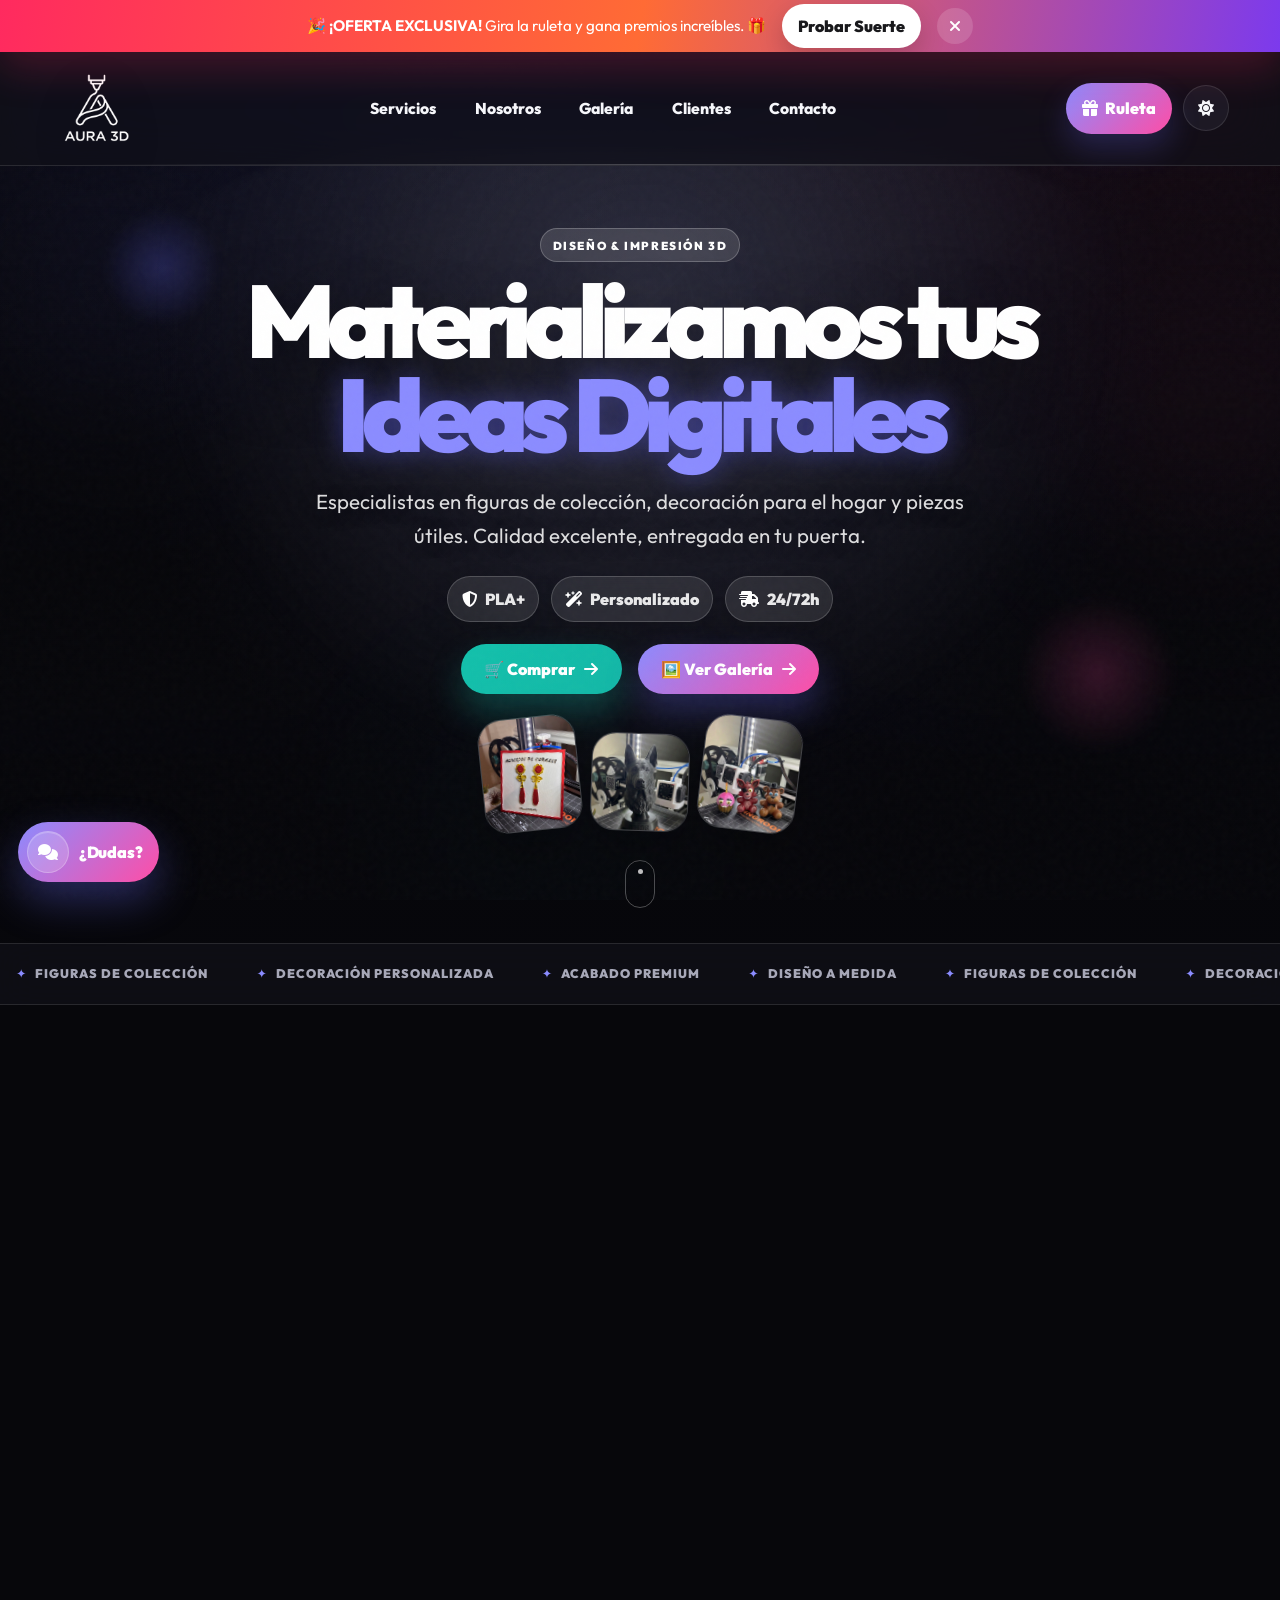
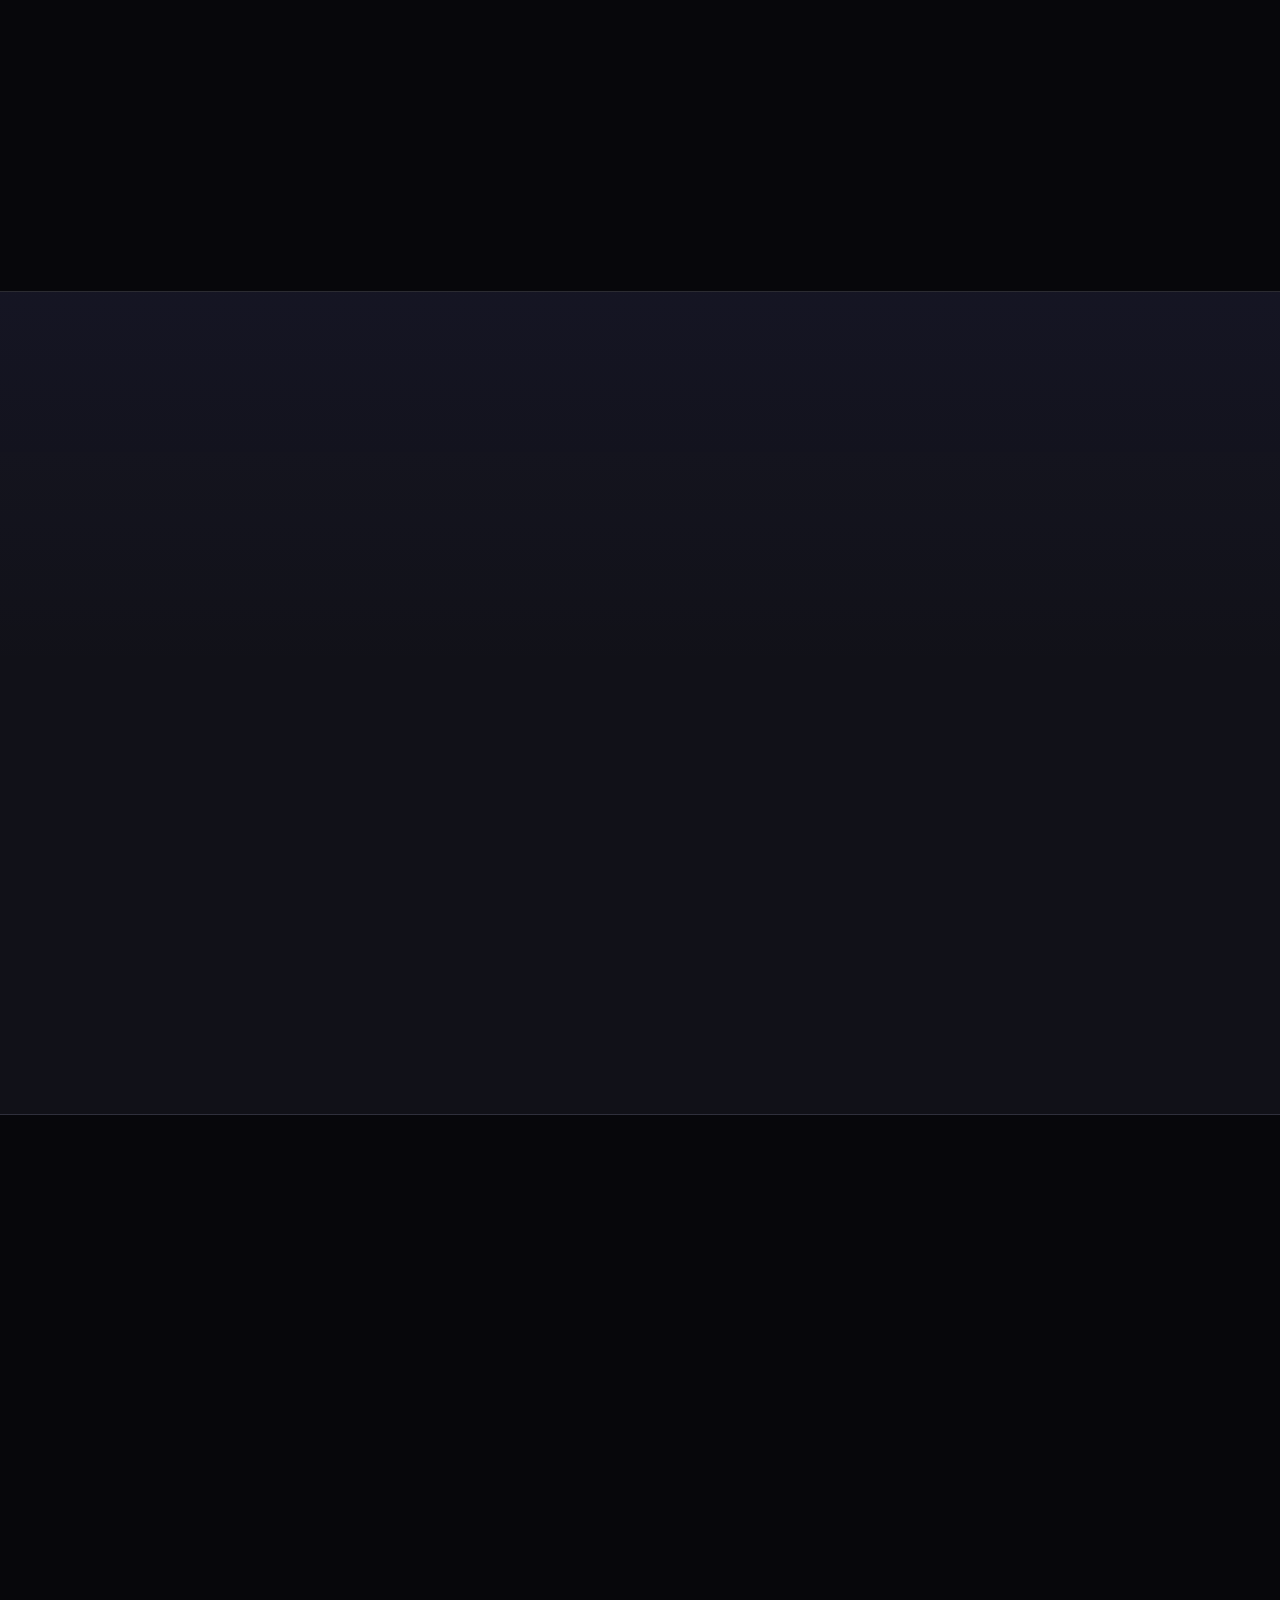
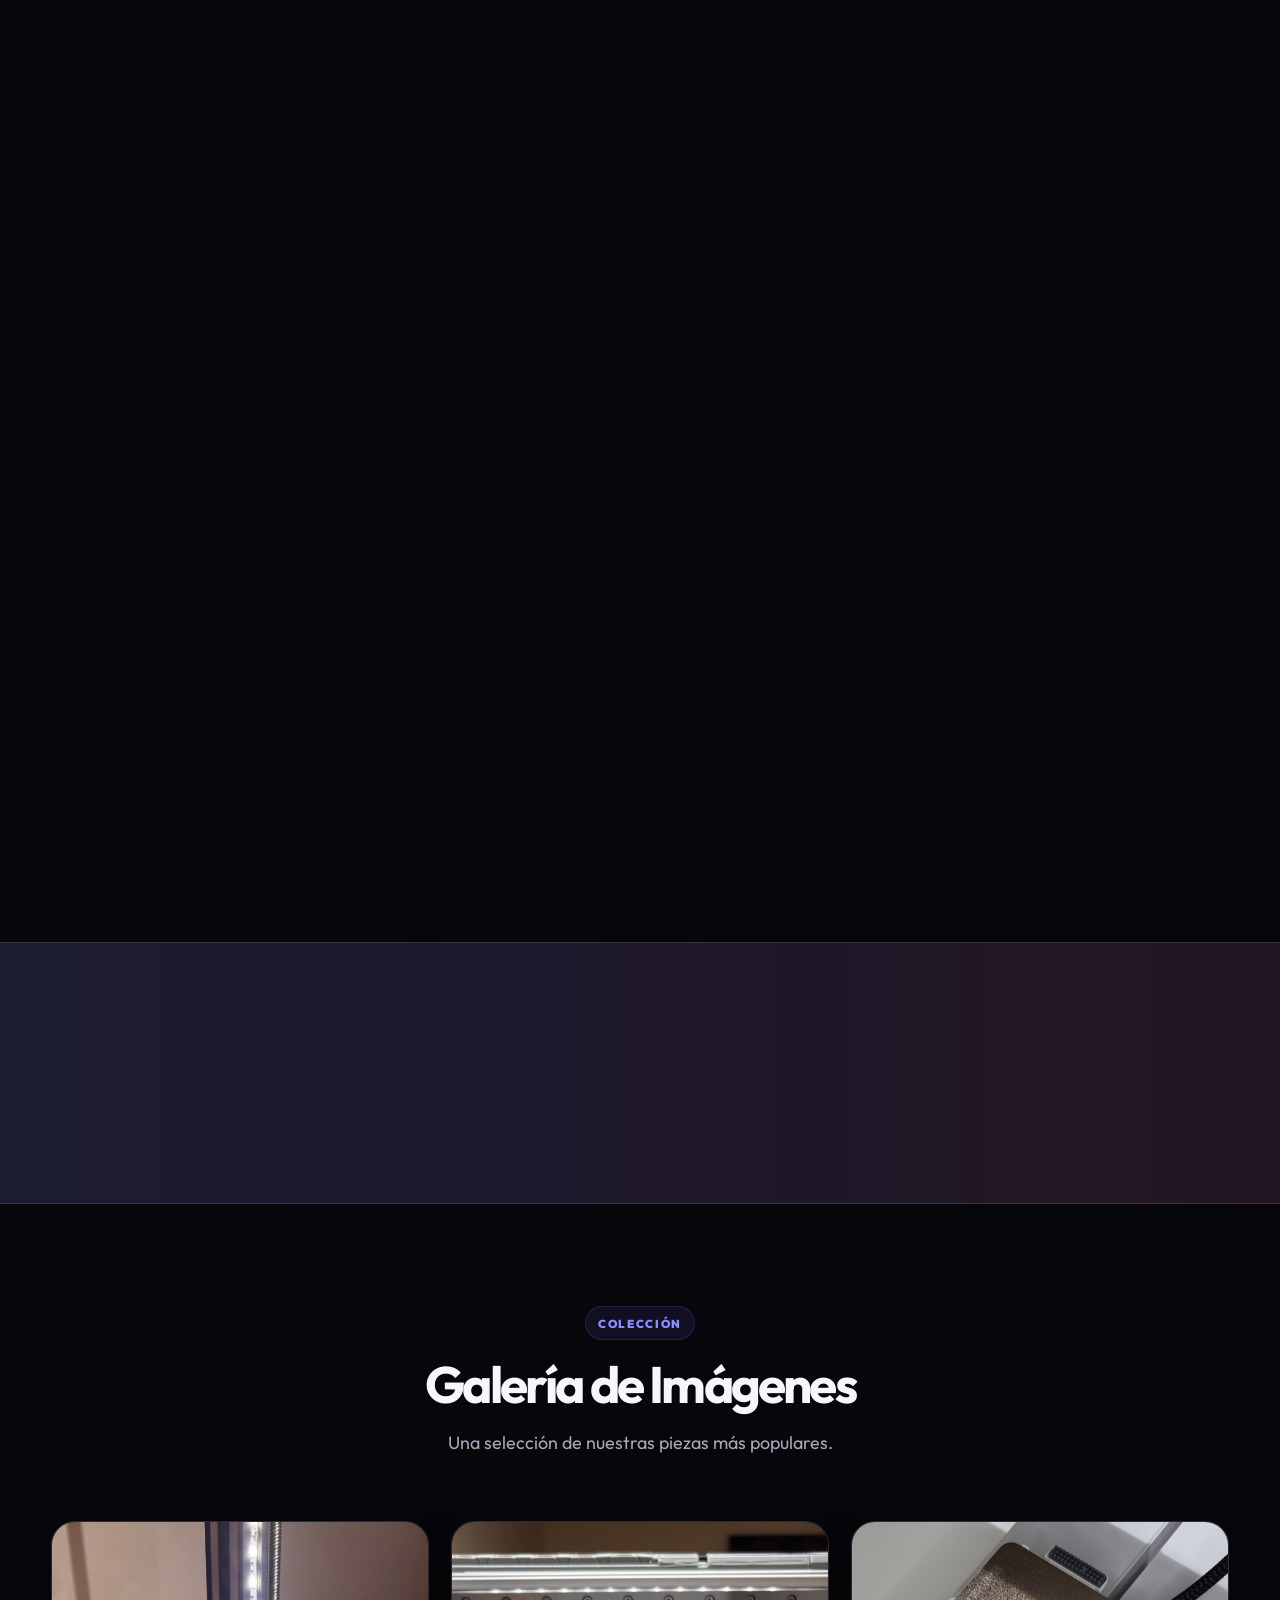
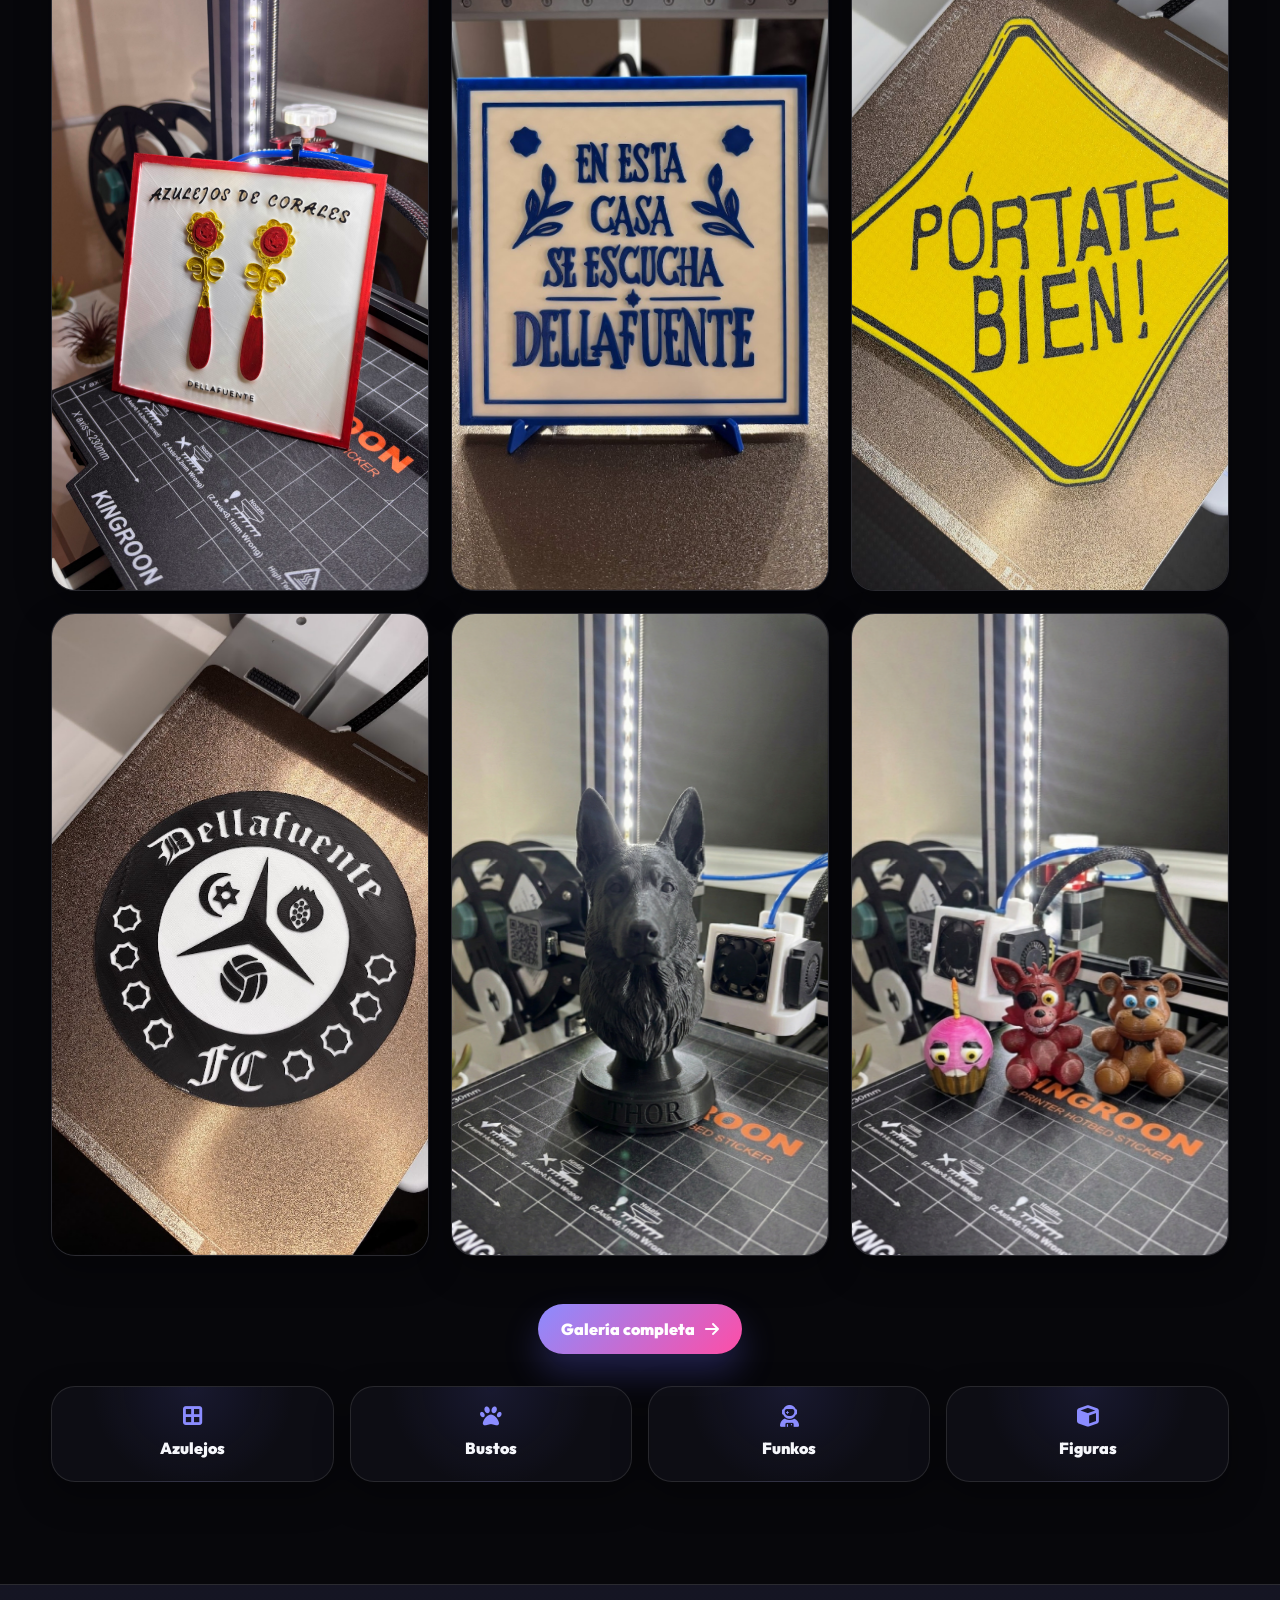
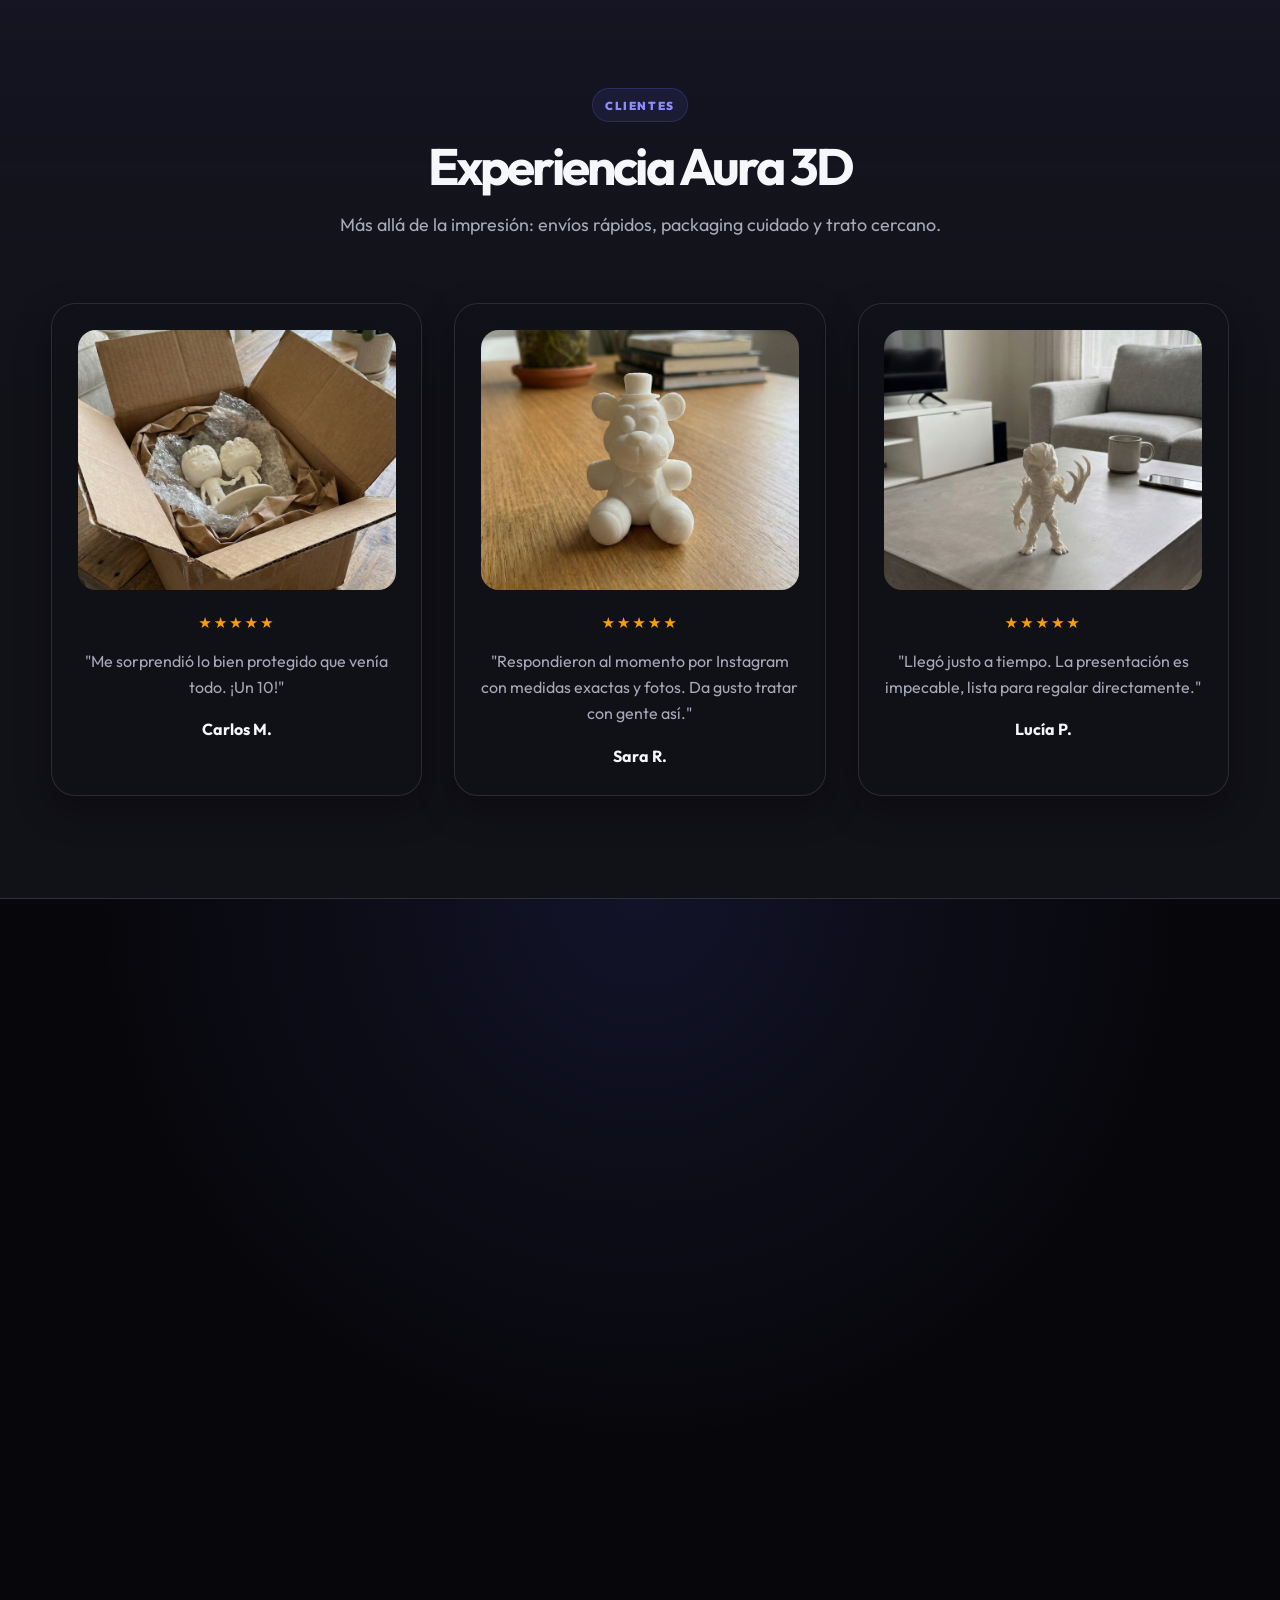
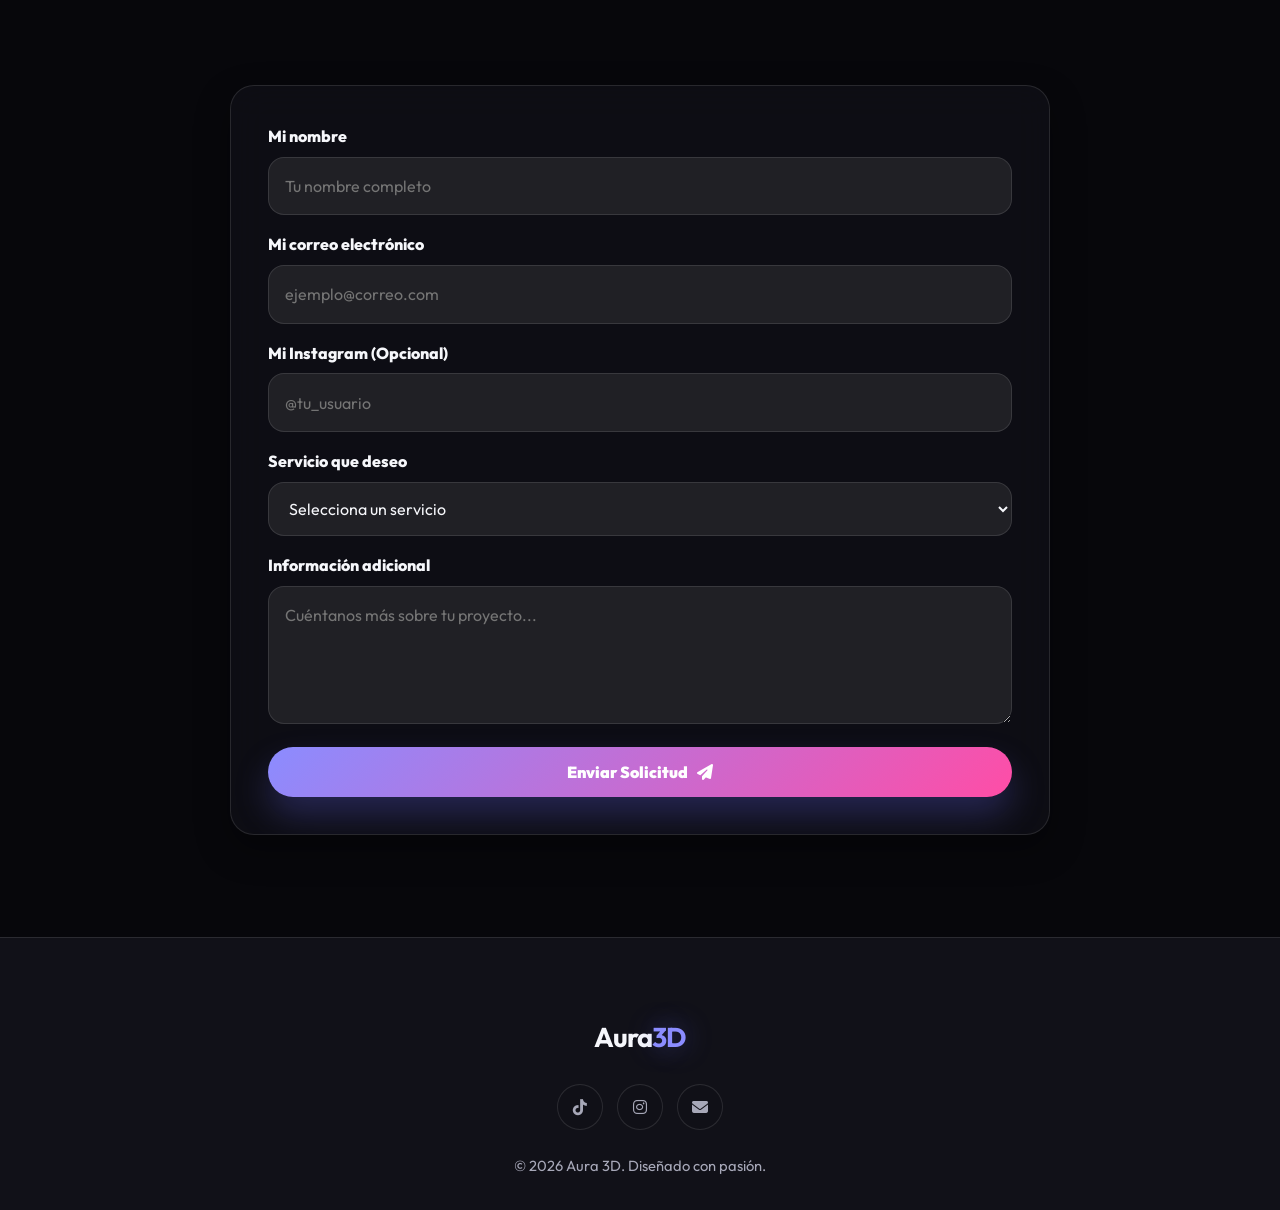
==== index.html @ 80f19173 "feat: sorteo" ====
<!doctype html>
<html lang="es">
  <head>
    <meta charset="UTF-8" />
    <meta name="viewport" content="width=device-width, initial-scale=1.0" />
    <title>Aura 3D ✨ | Estudio de Impresión y Diseño</title>
    <meta
      name="description"
      content="Aura 3D - Estudio de diseño e impresión 3D. Materializamos tus ideas digitales. Figuras personalizadas, decoración y piezas útiles con la mejor calidad."
    />
    <meta name="theme-color" content="#09090b" />
    <link rel="preconnect" href="https://fonts.googleapis.com" />
    <link rel="preconnect" href="https://fonts.gstatic.com" crossorigin />
    <link
      href="https://fonts.googleapis.com/css2?family=Outfit:wght@300;400;600;700;800;900&display=swap"
      rel="stylesheet"
    />
    <link
      rel="stylesheet"
      href="https://cdnjs.cloudflare.com/ajax/libs/font-awesome/6.4.0/css/all.min.css"
    />
    <link rel="stylesheet" href="style.css" />
    <link
      rel="icon"
      type="image/png"
      href="assets/images/iconos/logo_png_blanco.png"
    />
    <script type="module" src="main.js"></script>
  </head>

  <body class="home-page-body">
    <div class="aura-backdrop" aria-hidden="true">
      <span class="aura-orb aura-orb-a"></span>
      <span class="aura-orb aura-orb-b"></span>
      <span class="aura-orb aura-orb-c"></span>
    </div>
    <div class="site-noise" aria-hidden="true"></div>

    <div
      id="promo-banner"
      class="promo-banner"
      role="region"
      aria-label="Promoción ruleta Aura 3D"
    >
      <div class="promo-sheen" aria-hidden="true"></div>
      <div class="container promo-content">
        <span>
          🎉 <strong>¡OFERTA EXCLUSIVA!</strong> Gira la ruleta y gana premios
          increíbles. 🎁
        </span>
        <a href="ruleta.html" class="btn-promo-small">Probar Suerte</a>
        <button
          id="close-banner"
          class="close-promo"
          type="button"
          aria-label="Cerrar promoción"
        >
          <i class="fas fa-times"></i>
        </button>
      </div>
    </div>

    <nav class="navbar" aria-label="Navegación principal">
      <div class="container nav-content">
        <div class="logo">
          <a href="#" aria-label="Aura 3D inicio">
            <img
              src="assets/images/iconos/logo_png_blanco.png"
              alt="Logotipo oficial de Aura 3D estudio de diseño e impresión"
              class="logo-img"
            />
          </a>
        </div>

        <ul class="nav-links" id="nav-links">
          <li><a href="#servicios">Servicios</a></li>
          <li><a href="#nosotros">Nosotros</a></li>
          <li><a href="#galeria">Galería</a></li>
          <li><a href="#experiencia">Clientes</a></li>
          <li><a href="#contacto">Contacto</a></li>
        </ul>

        <div class="nav-actions">
          <a href="ruleta.html" class="nav-cta nav-cta-desktop"
            ><i class="fas fa-gift"></i><span>Ruleta</span></a
          >
          <button
            class="theme-toggle"
            id="theme-toggle"
            type="button"
            aria-label="Cambiar tema"
          >
            <i class="fas fa-moon"></i>
          </button>
          <button
            class="hamburger"
            id="hamburger"
            type="button"
            aria-label="Abrir menú"
          >
            <i class="fas fa-bars"></i>
          </button>
        </div>
      </div>
    </nav>

    <header class="hero">
      <picture class="hero-picture">
        <source
          media="(max-width: 780px)"
          srcset="assets/images/3daura_sergio_carlos_2.png"
        />
        <img
          src="assets/images/3daura_sergio_carlos.png"
          alt="Sergio Valiente y Carlos Parriego"
          class="image-background"
        />
      </picture>
      <div class="hero-overlay" aria-hidden="true"></div>
      <div class="hero-orb hero-orb-one" aria-hidden="true"></div>
      <div class="hero-orb hero-orb-two" aria-hidden="true"></div>

      <div class="container hero-content">
        <span class="tag fade-in">Diseño & Impresión 3D</span>
        <h1 class="fade-in">
          Materializamos tus <br /><span class="highlight"
            >Ideas Digitales</span
          >
        </h1>
        <p class="fade-in">
          Especialistas en figuras de colección, decoración para el hogar y
          piezas útiles. Calidad excelente, entregada en tu puerta.
        </p>
        <div class="hero-badges fade-in" aria-label="Puntos fuertes de Aura 3D">
          <span><i class="fas fa-shield-halved"></i> PLA+</span>
          <span><i class="fas fa-wand-magic-sparkles"></i> Personalizado</span>
          <span><i class="fas fa-truck-fast"></i> 24/72h</span>
        </div>
        <div class="hero-actions fade-in">
          <a
            href="https://www.wallapop.com/user/3da-476018086?_pid=wi&_uid=476018086"
            class="btn-secondary"
            target="_blank"
            rel="noopener noreferrer"
            >🛒 Comprar <i class="fas fa-arrow-right"></i
          ></a>
          <a href="#galeria" class="btn-primary">
            🖼️ Ver Galería <i class="fas fa-arrow-right"></i>
          </a>
        </div>
        <div
          class="hero-product-strip fade-in"
          aria-label="Vista previa de piezas Aura 3D"
        >
          <img
            src="assets/images/azulejos/corales/corales_1.jpg"
            alt="Azulejo Corales"
            loading="lazy"
          />
          <img
            src="assets/images/bustos_mascotas/busto_1.png"
            alt="Busto personalizado de mascota"
            loading="lazy"
          />
          <img
            src="assets/images/fnaf/fnaf_1.png"
            alt="Figura FNAF impresa en 3D"
            loading="lazy"
          />
        </div>
      </div>

      <a class="scroll-cue" href="#servicios" aria-label="Bajar a servicios">
        <span></span>
      </a>
    </header>

    <section class="brand-marquee" aria-label="Especialidades Aura 3D">
      <div class="marquee-track">
        <span>Figuras de colección</span><span>Decoración personalizada</span
        ><span>Acabado premium</span><span>Diseño a medida</span>
        <span>Figuras de colección</span><span>Decoración personalizada</span
        ><span>Acabado premium</span><span>Diseño a medida</span>
      </div>
    </section>

    <section id="servicios" class="section-shell">
      <div class="container">
        <div class="section-header fade-in">
          <span class="tag">Servicios Aura 3D</span>
          <h2>Nuestros Servicios</h2>
          <p>
            No solo vendemos figuras, ofrecemos experiencias completas adaptadas
            a coleccionistas, artistas y todo tipo de cliente.
          </p>
        </div>

        <div class="grid-3">
          <article class="service-card fade-in">
            <div class="service-icon"><i class="fas fa-cube"></i></div>
            <h3>Figura en Bruto (Raw)</h3>
            <p>
              Ideal para artistas y hobbyistas. Recibe la pieza limpia, sin
              soportes y curada, lista para tu imprimación.
            </p>
            <ul class="service-features">
              <li><i class="fas fa-check"></i> Figura totalmente blanca</li>
              <li><i class="fas fa-check"></i> Sin marcas de soportes</li>
              <li><i class="fas fa-check"></i> Precio más económico</li>
            </ul>
          </article>

          <article class="service-card featured-card fade-in">
            <div class="service-icon"><i class="fas fa-paint-brush"></i></div>
            <h3>Acabado Premium</h3>
            <p>
              Si te consideras un cliente mas exigente, esta es tu elección
              final sin ninguna duda. Un servicio en el que obtendrás tu
              elección lijada, limpia, y pintada.
            </p>
            <ul class="service-features">
              <li><i class="fas fa-check"></i> Pintura acrílica</li>
              <li><i class="fas fa-check"></i> Secado lento</li>
              <li><i class="fas fa-check"></i> Listo para exhibir</li>
            </ul>
          </article>

          <article class="service-card fade-in">
            <div class="service-icon"><i class="fas fa-pen-fancy"></i></div>
            <h3>Diseño Personalizado</h3>
            <p>
              ¿No encuentras lo que buscas? No te preocupes, nos adaptamos a ti
              al 100%, elige esta opción si quieres que tu elección sea
              totalmente a tu gusto.
            </p>
            <ul class="service-features">
              <li><i class="fas fa-check"></i> Escalado personalizado</li>
              <li><i class="fas fa-check"></i> Modificación de mallas</li>
              <li><i class="fas fa-check"></i> Presupuesto a medida</li>
            </ul>
          </article>
        </div>
      </div>
    </section>

    <section id="como-comprar" class="section-shell section-muted">
      <div class="container">
        <div class="section-header fade-in">
          <span class="tag">Guía Rápida</span>
          <h2>¿Cómo conseguir tu pieza?</h2>
          <p>
            Tres caminos sencillos para materializar tus ideas, desde figuras de
            catálogo hasta diseños únicos.
          </p>
        </div>

        <div class="grid-3 process-grid">
          <article class="service-card process-card fade-in">
            <div class="service-icon">1</div>
            <h3>Elige tu favorita</h3>
            <p>
              Explora nuestra <strong>Colección</strong>. Si buscas una figura
              lista para enviar, haz clic en el botón de compra.
            </p>
            <ul class="service-features">
              <li>
                <i class="fas fa-shopping-bag"></i> Compra segura vía
                Wallapop/Vinted
              </li>
              <li><i class="fas fa-truck"></i> Envío protegido en 24/72h</li>
            </ul>
          </article>

          <article class="service-card process-card fade-in">
            <div class="service-icon">2</div>
            <h3>Pide un presupuesto</h3>
            <p>
              ¿Quieres algo a medida o pintado a mano? Rellena el
              <strong>Formulario de Contacto</strong> con tu idea.
            </p>
            <ul class="service-features">
              <li><i class="fas fa-envelope"></i> Respuesta en menos de 24h</li>
              <li>
                <i class="fas fa-file-invoice-dollar"></i> Presupuesto sin
                compromiso
              </li>
            </ul>
          </article>

          <article class="service-card process-card fade-in">
            <div class="service-icon">3</div>
            <h3>Descarga el STL</h3>
            <p>
              Si eres un maker y tienes tu propia impresora, puedes adquirir
              nuestros archivos digitales directamente.
            </p>
            <ul class="service-features">
              <li><i class="fas fa-download"></i> Enlace directo a Cults3D</li>
              <li><i class="fas fa-print"></i> Optimizado para impresión</li>
            </ul>
          </article>
        </div>
      </div>
    </section>

    <section id="tarifas" class="section-shell">
      <div class="container">
        <div class="section-header fade-in">
          <span class="tag">Orientativo</span>
          <h2 class="h2_header">Tarifas Estimadas</h2>
          <p>
            Precios base orientativos para tus proyectos. Contacta para un
            presupuesto final exacto.
          </p>
        </div>
        <div class="grid-3 price-grid">
          <article class="price-card fade-in">
            <div class="price-header">
              <span>Desde</span>
              <div class="amount">15€</div>
            </div>
            <div class="price-body">
              <h3>Básico / Raw</h3>
              <p>
                Impresión limpia y curada, lista para que tú le des vida con tus
                pinceles.
              </p>
            </div>
          </article>
          <article class="price-card highlight-card fade-in">
            <div class="price-header">
              <span>Desde</span>
              <div class="amount">25€</div>
            </div>
            <div class="price-body">
              <h3>Premium Gold</h3>
              <p>
                Post-procesado manual y acabado artístico profesional. Lista
                para vitrina.
              </p>
            </div>
          </article>
          <article class="price-card fade-in">
            <div class="price-header">
              <span>Desde</span>
              <div class="amount">Consultar</div>
            </div>
            <div class="price-body">
              <h3>Modelado</h3>
              <p>
                Diseño desde cero o modificaciones complejas de archivos
                existentes.
              </p>
            </div>
          </article>
        </div>
      </div>
    </section>

    <section id="nosotros" class="section-shell">
      <div class="container">
        <div class="about-grid fade-in">
          <div class="about-image image-frame">
            <img
              src="assets/images/equipo.png"
              alt="Equipo fundadores de Aura 3D"
            />
          </div>
          <div class="sobre-nosotros">
            <div class="section-header align-left">
              <span class="tag">Sobre nosotros</span>
              <h2>
                ¿Quiénes somos y cómo nace
                <span class="highlight">Aura 3D</span>?
              </h2>
            </div>
            <p>
              ✨ <strong>Aura 3D</strong> nace entre risas, ideas locas y bromas
              entre colegas. Todo surgió de infinitos
              <em>"¿Y si hacemos esto?"</em> y <em>"¿Y esto otro?"</em>. Pues
              bien, esos colegas somos nosotros:
              <strong>Sergio Valiente</strong> y
              <strong>Carlos Parriego</strong>. 🤝
            </p>
            <p>
              🚀 Lo que empezó como una charla más, se convirtió en el impulso
              para ponernos manos a la obra. <strong>Sergio</strong> ya llevaba
              años dándole caña a su impresora 3D 🖨️, y <strong>Carlos</strong>,
              atrapado por las historias y el potencial de este mundillo,
              decidió sumarse a la aventura con su propia máquina 🛠️.
            </p>
            <div class="call-to-action">
              <p>
                Pero...
                <strong>¿En qué punto nos encontramos ahora mismo?</strong> 🤔
                ¿Te pica la curiosidad? ¡Mejor compruébalo con tus propios ojos!
                👀 👇
              </p>
            </div>
          </div>
        </div>
      </div>
    </section>

    <section id="specs" class="tech-specs">
      <div class="container">
        <div class="spec-grid fade-in">
          <div class="spec-item">
            <h4>8K</h4>
            <p>Resolución de Impresión</p>
          </div>
          <div class="spec-item">
            <h4>PLA+</h4>
            <p>PLA de Alta Resistencia</p>
          </div>
          <div class="spec-item">
            <h4>0.02mm</h4>
            <p>Altura de Capa</p>
          </div>
          <div class="spec-item">
            <h4>100%</h4>
            <p>Relleno Sólido (Opcional)</p>
          </div>
        </div>
      </div>
    </section>

    <section id="galeria" class="section-shell">
      <div class="container">
        <div class="section-header fade-in">
          <span class="tag">Colección</span>
          <h2>Galería de Imágenes</h2>
          <p>Una selección de nuestras piezas más populares.</p>
        </div>
        <div class="home-gallery grid">
          <figure class="gallery-card fade-in">
            <img
              src="assets/images/azulejos/corales/corales_1.jpg"
              alt="Azulejo personalizado Corales"
              title=""
              loading="lazy"
            />
            <figcaption>
              <span>Vista rápida</span
              ><strong>Azulejo personalizado Corales</strong>
            </figcaption>
          </figure>
          <figure class="gallery-card fade-in">
            <img
              src="assets/images/bustos_mascotas/busto_1.png"
              alt="Busto personalizado de mascota"
              title=""
              loading="lazy"
            />
            <figcaption>
              <span>Vista rápida</span
              ><strong>Busto personalizado de mascota</strong>
            </figcaption>
          </figure>
          <figure class="gallery-card fade-in">
            <img
              src="assets/images/fnaf/fnaf_1.png"
              alt="Figura FNAF impresa en 3D"
              title=""
              loading="lazy"
            />
            <figcaption>
              <span>Vista rápida</span
              ><strong>Figura FNAF impresa en 3D</strong>
            </figcaption>
          </figure>
          <figure class="gallery-card fade-in">
            <img
              src="assets/images/azulejos/casa_dellafuente.jpg"
              alt="Azulejo Casa Dellafuente"
              title=""
              loading="lazy"
            />
            <figcaption>
              <span>Vista rápida</span><strong>Azulejo Casa Dellafuente</strong>
            </figcaption>
          </figure>
          <figure class="gallery-card fade-in">
            <img
              src="assets/images/azulejos/portate_bien.jpg"
              alt="Azulejo Pórtate bien"
              title=""
              loading="lazy"
            />
            <figcaption>
              <span>Vista rápida</span><strong>Azulejo Pórtate bien</strong>
            </figcaption>
          </figure>
          <figure class="gallery-card fade-in">
            <img
              src="assets/images/azulejos/dellafuente_logo.jpg"
              alt="Azulejo logo Dellafuente"
              title=""
              loading="lazy"
            />
            <figcaption>
              <span>Vista rápida</span><strong>Azulejo logo Dellafuente</strong>
            </figcaption>
          </figure>
        </div>
      </div>
      <div class="fade-in section-footer">
        <a href="galeria.html" class="btn-catalogo">
          Galería completa <i class="fas fa-arrow-right"></i>
        </a>
      </div>
      <div
        class="container category-showcase fade-in"
        aria-label="Accesos rápidos al catálogo"
      >
        <a href="galeria.html#azulejos" class="category-tile"
          ><i class="fas fa-border-all"></i><span>Azulejos</span></a
        >
        <a href="galeria.html#bustos" class="category-tile"
          ><i class="fas fa-paw"></i><span>Bustos</span></a
        >
        <a href="galeria.html#funkos" class="category-tile"
          ><i class="fas fa-user-astronaut"></i><span>Funkos</span></a
        >
        <a href="galeria.html#decoracion" class="category-tile"
          ><i class="fas fa-couch"></i><span>Decoración</span></a
        >
      </div>
    </section>

    <section id="experiencia" class="section-shell section-muted">
      <div class="container">
        <div class="section-header fade-in">
          <span class="tag">Clientes</span>
          <h2>Experiencia Aura 3D</h2>
          <p>
            Más allá de la impresión: envíos rápidos, packaging cuidado y trato
            cercano.
          </p>
        </div>
        <div class="grid-3">
          <article class="review-card square-style fade-in">
            <div class="review-image-square">
              <div class="placeholder-img">
                <img src="assets/images/reseñas/reseña_2.png" alt="Caja" />
              </div>
            </div>
            <div class="stars">★★★★★</div>
            <p>"Me sorprendió lo bien protegido que venía todo. ¡Un 10!"</p>
            <h4>Carlos M.</h4>
          </article>
          <article class="review-card square-style fade-in">
            <div class="review-image-square">
              <div class="placeholder-img">
                <img src="assets/images/reseñas/reseña_1.png" alt="Oso" />
              </div>
            </div>
            <div class="stars">★★★★★</div>
            <p>
              "Respondieron al momento por Instagram con medidas exactas y
              fotos. Da gusto tratar con gente así."
            </p>
            <h4>Sara R.</h4>
          </article>
          <article class="review-card square-style fade-in">
            <div class="review-image-square">
              <div class="placeholder-img">
                <img src="assets/images/reseñas/reseña_3.png" alt="Vecna" />
              </div>
            </div>
            <div class="stars">★★★★★</div>
            <p>
              "Llegó justo a tiempo. La presentación es impecable, lista para
              regalar directamente."
            </p>
            <h4>Lucía P.</h4>
          </article>
        </div>
      </div>
    </section>

    <section id="contacto" class="section-shell contact-section">
      <div class="container narrow">
        <div class="section-header fade-in">
          <span class="tag">Contacto</span>
          <h2>Presupuesto Personalizado</h2>
          <p>Cuéntanos tu idea y nos pondremos en contacto contigo.</p>
        </div>
        <div class="contact-links-block fade-in">
          <div class="contact-links-heading">
            <span class="tag">Redes & Marketplaces</span>
            <h3>O encuéntranos directamente en:</h3>
            <p>
              Elige tu canal favorito para seguir nuestras novedades, comprar en
              nuestras plataformas o escribirnos directamente.
            </p>
          </div>

          <div
            class="contact-links-grid"
            aria-label="Enlaces directos de Aura 3D"
          >
            <a
              class="social-link-card tiktok"
              href="https://www.tiktok.com/@3daura"
              target="_blank"
              rel="noopener noreferrer"
              aria-label="Abrir TikTok de Aura 3D"
            >
              <span class="social-link-icon"
                ><i class="fab fa-tiktok"></i
              ></span>
              <span class="social-link-copy">
                <strong>TikTok</strong>
                <small>@3daura</small>
              </span>
              <span class="social-link-arrow"
                ><i class="fas fa-arrow-up-right-from-square"></i
              ></span>
            </a>

            <a
              class="social-link-card instagram"
              href="https://www.instagram.com/3daura_/"
              target="_blank"
              rel="noopener noreferrer"
              aria-label="Abrir Instagram de Aura 3D"
            >
              <span class="social-link-icon"
                ><i class="fab fa-instagram"></i
              ></span>
              <span class="social-link-copy">
                <strong>Instagram</strong>
                <small>@3daura_</small>
              </span>
              <span class="social-link-arrow"
                ><i class="fas fa-arrow-up-right-from-square"></i
              ></span>
            </a>

            <a
              class="social-link-card wallapop"
              href="https://www.wallapop.com/user/3da-476018086?_pid=wi&_uid=476018086"
              target="_blank"
              rel="noopener noreferrer"
              aria-label="Abrir perfil de Wallapop de Aura 3D"
            >
              <span class="social-link-icon"
                ><span class="platform-mark platform-mark-wallapop"
                  >w</span
                ></span
              >
              <span class="social-link-copy">
                <strong>Wallapop</strong>
                <small>Tienda Aura 3D</small>
              </span>
              <span class="social-link-arrow"
                ><i class="fas fa-arrow-up-right-from-square"></i
              ></span>
            </a>

            <a
              class="social-link-card linkedin"
              href="https://www.linkedin.com/company/3d-aura/"
              target="_blank"
              rel="noopener noreferrer"
              aria-label="Abrir LinkedIn de Aura 3D"
            >
              <span class="social-link-icon"
                ><i class="fab fa-linkedin-in"></i
              ></span>
              <span class="social-link-copy">
                <strong>LinkedIn</strong>
                <small>3D Aura</small>
              </span>
              <span class="social-link-arrow"
                ><i class="fas fa-arrow-up-right-from-square"></i
              ></span>
            </a>

            <a
              class="social-link-card cults"
              href="https://cults3d.com/en/users/aura3d/3d-models"
              target="_blank"
              rel="noopener noreferrer"
              aria-label="Abrir Cults3D de Aura 3D"
            >
              <span class="social-link-icon"><i class="fas fa-cube"></i></span>
              <span class="social-link-copy">
                <strong>Cults3D</strong>
                <small>Aura3D_Studio</small>
              </span>
              <span class="social-link-arrow"
                ><i class="fas fa-arrow-up-right-from-square"></i
              ></span>
            </a>

            <a
              class="social-link-card email"
              href="mailto:3daurainfo@gmail.com"
              aria-label="Enviar email a Aura 3D"
            >
              <span class="social-link-icon"
                ><i class="fas fa-envelope"></i
              ></span>
              <span class="social-link-copy">
                <strong>Email</strong>
                <small>3daurainfo@gmail.com</small>
              </span>
              <span class="social-link-arrow"
                ><i class="fas fa-paper-plane"></i
              ></span>
            </a>
          </div>
        </div>

        <form
          id="contact-form"
          name="contacto_Aura3D"
          method="POST"
          class="fade-in contact-card"
          data-netlify="true"
          netlify-honeypot="bot-field"
          netlify
        >
          <input type="hidden" name="form-name" value="contacto_Aura3D" />
          <p class="hidden" style="display: none">
            <label
              >Don’t fill this out if you're human: <input name="bot-field"
            /></label>
          </p>
          <div class="input-group">
            <label for="nombre">Mi nombre</label>
            <input
              type="text"
              id="nombre"
              name="nombre"
              required
              placeholder="Tu nombre completo"
            />
          </div>
          <div class="input-group">
            <label for="email">Mi correo electrónico</label>
            <input
              type="email"
              id="email"
              name="email"
              required
              placeholder="ejemplo@correo.com"
            />
          </div>
          <div class="input-group">
            <label for="instagram">Mi Instagram (Opcional)</label>
            <input
              type="text"
              id="instagram"
              name="instagram"
              placeholder="@tu_usuario"
            />
          </div>
          <div class="input-group">
            <label for="servicio">Servicio que deseo</label>
            <select id="servicio" name="servicio" required>
              <option value="" disabled selected>Selecciona un servicio</option>
              <option value="Figura en Bruto">Figura en Bruto (Raw)</option>
              <option value="Acabado Premium">Acabado Premium</option>
              <option value="Diseño Personalizado">Diseño Personalizado</option>
            </select>
          </div>
          <div class="input-group">
            <label for="adicional">Información adicional</label>
            <textarea
              id="adicional"
              name="adicional"
              rows="4"
              required
              placeholder="Cuéntanos más sobre tu proyecto..."
            ></textarea>
          </div>
          <button type="submit" class="btn-primary btn-full">
            Enviar Solicitud <i class="fas fa-paper-plane"></i>
          </button>
        </form>
      </div>
    </section>
    <footer>
      <div class="container">
        <h3>Aura<span class="highlight">3D</span></h3>
        <div class="socials">
          <a
            href="https://www.tiktok.com/@3daura"
            target="_blank"
            rel="noopener noreferrer"
            aria-label="TikTok Aura 3D"
            title="TikTok"
            ><i class="fab fa-tiktok"></i
          ></a>
          <a
            href="https://www.instagram.com/3daura_/"
            target="_blank"
            rel="noopener noreferrer"
            aria-label="Instagram Aura 3D"
            title="Instagram"
            ><i class="fab fa-instagram"></i
          ></a>
          <a
            href="mailto:3daurainfo@gmail.com"
            aria-label="Email Aura 3D"
            title="Email"
            ><i class="fas fa-envelope"></i
          ></a>
        </div>
        <p class="footer-text">&copy; 2026 Aura 3D. Diseñado con pasión.</p>
      </div>
    </footer>

    <button
      id="scrollTopBtn"
      title="Volver arriba"
      type="button"
      aria-label="Volver arriba"
    >
      <i class="fas fa-arrow-up"></i>
    </button>

    <div
      id="form-success-toast"
      class="toast-notification"
      role="status"
      aria-live="polite"
    >
      <div class="toast-content">
        <i class="fas fa-check-circle"></i>
        <div>
          <h4>¡Recibido con éxito!</h4>
          <p>Sergio o Carlos te contactarán pronto.</p>
        </div>
      </div>
    </div>

    <div id="promo-popup" class="modal-overlay" aria-hidden="true">
      <div
        class="modal-content promo-modal"
        role="dialog"
        aria-modal="true"
        aria-labelledby="promo-title"
      >
        <button
          id="close-popup"
          class="modal-close"
          type="button"
          aria-label="Cerrar popup"
        >
          <i class="fas fa-times"></i>
        </button>
        <div class="modal-body">
          <div class="modal-badge"><i class="fas fa-gift"></i></div>
          <h2 id="promo-title">
            ¡Llegó la <span class="highlight">Ruleta!</span>
          </h2>
          <p>
            No dejes pasar la oportunidad de llevarte un premio exclusivo o un
            descuento increíble para tu próxima pedido.
          </p>
          <a href="ruleta.html" class="btn-primary btn-full"
            >¡Tirar la Ruleta!</a
          >
          <button id="remind-later" class="btn-ghost" type="button">
            Recordármelo más tarde
          </button>
        </div>
      </div>
    </div>
  </body>
</html>
---- style.css ----
:root {
  color-scheme: light;
  --bg-color: #f7f7fb;
  --bg-secondary: #ffffff;
  --bg-soft: #f0f2ff;
  --surface: rgba(255, 255, 255, 0.82);
  --surface-strong: rgba(255, 255, 255, 0.96);
  --text-main: #13131a;
  --text-secondary: #626272;
  --border-color: rgba(25, 25, 35, 0.1);
  --accent: #6366f1;
  --accent-2: #ec4899;
  --accent-3: #06b6d4;
  --accent-hover: #4f46e5;
  --wallapop: #13c1ac;
  --vinted: #007782;
  --cults: #8224e3;
  --promo-grad: linear-gradient(100deg, #ff2a5f 0%, #ff6b35 50%, #7c3aed 100%);
  --shadow-sm: 0 12px 30px rgba(15, 23, 42, 0.08);
  --shadow-lg: 0 28px 70px rgba(15, 23, 42, 0.18);
  --shadow-glow:
    0 0 0 1px rgba(99, 102, 241, 0.14), 0 24px 60px rgba(99, 102, 241, 0.22);
  --radius: 24px;
  --radius-lg: 34px;
  --container: 1200px;
  --transition: all 0.28s cubic-bezier(0.2, 0.8, 0.2, 1);
}

[data-theme="dark"] {
  color-scheme: dark;
  --bg-color: #07070b;
  --bg-secondary: #111118;
  --bg-soft: #151529;
  --surface: rgba(17, 17, 24, 0.72);
  --surface-strong: rgba(17, 17, 24, 0.94);
  --text-main: #f6f7fb;
  --text-secondary: #a7a8b8;
  --border-color: rgba(255, 255, 255, 0.11);
  --accent: #8b8cff;
  --accent-2: #ff4da6;
  --accent-3: #22d3ee;
  --accent-hover: #7374ff;
  --shadow-sm: 0 14px 34px rgba(0, 0, 0, 0.34);
  --shadow-lg: 0 35px 90px rgba(0, 0, 0, 0.48);
  --shadow-glow:
    0 0 0 1px rgba(139, 140, 255, 0.16), 0 28px 70px rgba(99, 102, 241, 0.3);
}

* {
  margin: 0;
  padding: 0;
  box-sizing: border-box;
}

html {
  scroll-behavior: smooth;
  scroll-padding-top: 110px;
}

body {
  font-family:
    "Outfit",
    system-ui,
    -apple-system,
    BlinkMacSystemFont,
    "Segoe UI",
    sans-serif;
  background:
    radial-gradient(
      circle at 14% -12%,
      rgba(99, 102, 241, 0.16),
      transparent 34rem
    ),
    radial-gradient(
      circle at 90% 8%,
      rgba(236, 72, 153, 0.12),
      transparent 30rem
    ),
    var(--bg-color);
  color: var(--text-main);
  min-height: 100vh;
  overflow-x: hidden;
  line-height: 1.65;
  transition:
    background-color 0.35s ease,
    color 0.35s ease;
}

img {
  max-width: 100%;
  display: block;
}

button,
input,
textarea,
select {
  font: inherit;
}

button {
  border: 0;
}

button,
a {
  -webkit-tap-highlight-color: transparent;
}

::selection {
  background: rgba(99, 102, 241, 0.25);
}

.container {
  width: min(92%, var(--container));
  margin: 0 auto;
}

.narrow {
  max-width: 820px;
}

.highlight {
  color: var(--accent);
  text-shadow: 0 0 28px rgba(99, 102, 241, 0.45);
}

.section-shell {
  position: relative;
  padding: clamp(4rem, 8vw, 7.5rem) 0;
}

.section-muted {
  background:
    linear-gradient(180deg, rgba(99, 102, 241, 0.05), transparent 46%),
    var(--bg-secondary);
  border-block: 1px solid var(--border-color);
}

.section-header {
  max-width: 720px;
  margin: 0 auto clamp(2.5rem, 5vw, 4.4rem);
  text-align: center;
}

.section-header.align-left {
  margin: 0 0 1.5rem;
  text-align: left;
}

.section-header h2,
.catalog-section-title h2 {
  font-size: clamp(2rem, 4vw, 3.35rem);
  line-height: 1.05;
  letter-spacing: -0.055em;
  margin: 0.4rem 0 1rem;
}

.section-header p,
.catalog-hero p,
.catalog-empty p {
  color: var(--text-secondary);
  font-size: clamp(1rem, 2vw, 1.12rem);
}

.tag {
  display: inline-flex;
  align-items: center;
  gap: 0.45rem;
  width: fit-content;
  margin-bottom: 0.7rem;
  padding: 0.42rem 0.75rem;
  border: 1px solid rgba(99, 102, 241, 0.22);
  border-radius: 999px;
  background: rgba(99, 102, 241, 0.1);
  color: var(--accent);
  font-size: 0.72rem;
  font-weight: 900;
  letter-spacing: 0.14em;
  text-transform: uppercase;
}

.section-header .tag,
.catalog-section-title .tag {
  margin-inline: auto;
}

.section-header.align-left .tag {
  margin-inline: 0;
}

/* Promo */
.promo-banner {
  position: fixed;
  inset: 0 0 auto;
  display: none;
  min-height: 52px;
  background: var(--promo-grad);
  color: #fff;
  z-index: 1200;
  overflow: hidden;
  box-shadow: 0 16px 40px rgba(255, 42, 95, 0.22);
  transition: transform 0.35s ease;
}

.promo-sheen {
  position: absolute;
  inset: 0;
  background: linear-gradient(
    110deg,
    transparent 0%,
    rgba(255, 255, 255, 0.24) 45%,
    transparent 62%
  );
  transform: translateX(-100%);
  animation: promoSheen 4.2s ease-in-out infinite;
  pointer-events: none;
}

.promo-content {
  position: relative;
  display: flex;
  align-items: center;
  justify-content: center;
  gap: 1rem;
  min-height: 52px;
  text-align: center;
}

.promo-content span {
  font-size: 0.95rem;
}

.btn-promo-small {
  display: inline-flex;
  align-items: center;
  justify-content: center;
  min-width: max-content;
  color: #18181b;
  background: #ffffff;
  border-radius: 999px;
  padding: 0.55rem 1rem;
  text-decoration: none;
  font-weight: 900;
  box-shadow: 0 10px 26px rgba(0, 0, 0, 0.18);
  transition: var(--transition);
}

.btn-promo-small:hover {
  transform: translateY(-2px) scale(1.02);
}

.close-promo {
  width: 36px;
  height: 36px;
  border-radius: 999px;
  display: inline-grid;
  place-items: center;
  color: #fff;
  background: rgba(255, 255, 255, 0.14);
  cursor: pointer;
  transition: var(--transition);
}

.close-promo:hover {
  background: rgba(255, 255, 255, 0.24);
  transform: rotate(90deg);
}

body.banner-active .navbar {
  top: 52px;
}

body.banner-active .hero,
body.banner-active .catalog-hero,
body.banner-active .ruleta-section {
  padding-top: calc(clamp(8rem, 14vw, 11rem) + 52px);
}

/* Nav */
.navbar {
  position: fixed;
  top: 0;
  width: 100%;
  padding: 0.72rem 0;
  background: var(--surface);
  backdrop-filter: blur(20px) saturate(160%);
  -webkit-backdrop-filter: blur(20px) saturate(160%);
  z-index: 1000;
  border-bottom: 1px solid var(--border-color);
  transition:
    top 0.35s ease,
    background 0.35s ease,
    box-shadow 0.35s ease;
}

.navbar.scrolled {
  background: var(--surface-strong);
  box-shadow: var(--shadow-sm);
}

.nav-content {
  display: flex;
  align-items: center;
  justify-content: space-between;
  min-height: 72px;
  gap: 1rem;
}

.logo a {
  display: flex;
  align-items: center;
}

.logo-img {
  height: clamp(58px, 7vw, 92px);
  width: auto;
  filter: drop-shadow(0 10px 24px rgba(0, 0, 0, 0.18));
  transition: var(--transition);
}

.logo-img:hover {
  transform: translateY(-2px) scale(1.02);
}

.nav-links {
  display: flex;
  align-items: center;
  justify-content: center;
  gap: clamp(1rem, 3vw, 2.4rem);
  list-style: none;
}

.nav-links a {
  position: relative;
  display: inline-flex;
  align-items: center;
  text-decoration: none;
  color: var(--text-main);
  font-weight: 800;
  font-size: 0.98rem;
  transition: color 0.25s ease;
}

.nav-links a::after {
  content: "";
  position: absolute;
  left: 0;
  bottom: -0.45rem;
  width: 100%;
  height: 2px;
  border-radius: 999px;
  background: linear-gradient(90deg, var(--accent), var(--accent-2));
  transform: scaleX(0);
  transform-origin: right;
  transition: transform 0.25s ease;
}

.nav-links a:hover,
.nav-links a.active {
  color: var(--accent);
}

.nav-links a:hover::after,
.nav-links a.active::after {
  transform: scaleX(1);
  transform-origin: left;
}

.nav-actions {
  display: flex;
  align-items: center;
  gap: 0.65rem;
}

.theme-toggle,
.hamburger {
  width: 46px;
  height: 46px;
  border-radius: 999px;
  display: inline-grid;
  place-items: center;
  color: var(--text-main);
  background: rgba(128, 128, 160, 0.1);
  border: 1px solid var(--border-color);
  cursor: pointer;
  transition: var(--transition);
}

.theme-toggle:hover,
.hamburger:hover {
  color: #fff;
  background: var(--accent);
  transform: translateY(-2px);
}

.hamburger {
  display: none;
}

/* Buttons */
.btn-primary,
.btn-secondary,
.btn-catalogo,
.btn-back,
.btn-outline,
.btn-ghost {
  display: inline-flex;
  align-items: center;
  justify-content: center;
  gap: 0.6rem;
  min-height: 50px;
  padding: 0.95rem 1.45rem;
  border-radius: 999px;
  text-decoration: none;
  font-weight: 900;
  line-height: 1;
  cursor: pointer;
  transition: var(--transition);
}

.btn-primary,
.btn-catalogo {
  color: #fff;
  background: linear-gradient(135deg, var(--accent) 0%, var(--accent-2) 100%);
  box-shadow: 0 18px 34px rgba(99, 102, 241, 0.28);
}

.btn-secondary {
  color: #fff;
  background: linear-gradient(135deg, var(--wallapop), #14b8a6);
  box-shadow: 0 18px 34px rgba(19, 193, 172, 0.28);
}

.btn-back,
.btn-outline {
  color: var(--text-main);
  border: 1px solid var(--border-color);
  background: var(--surface);
}

.btn-ghost {
  width: 100%;
  color: var(--text-secondary);
  background: transparent;
}

.btn-primary:hover,
.btn-secondary:hover,
.btn-catalogo:hover,
.btn-back:hover,
.btn-outline:hover,
.btn-ghost:hover {
  transform: translateY(-3px);
  box-shadow: var(--shadow-lg);
}

.btn-back:hover,
.btn-outline:hover {
  border-color: var(--accent);
  color: var(--accent);
}

.btn-full,
.btn-girar-full {
  width: 100%;
  border: 0;
}

/* Hero */
.hero {
  position: relative;
  display: grid;
  place-items: center;
  min-height: 100vh;
  padding: clamp(8rem, 14vw, 11rem) 0 7rem;
  overflow: hidden;
  isolation: isolate;
  text-align: center;
}

.image-background {
  position: absolute;
  inset: 0;
  width: 100%;
  height: 100%;
  object-fit: cover;
  z-index: -3;
  filter: brightness(0.42) contrast(1.08) saturate(1.05);
  transform: scale(1.02);
}

.hero-overlay {
  position: absolute;
  inset: 0;
  z-index: -2;
  background:
    linear-gradient(180deg, rgba(7, 7, 11, 0.38), rgba(7, 7, 11, 0.82)),
    radial-gradient(
      circle at 50% 36%,
      rgba(99, 102, 241, 0.24),
      transparent 33rem
    );
}

.hero-orb {
  position: absolute;
  border-radius: 999px;
  filter: blur(4px);
  opacity: 0.55;
  z-index: -1;
  animation: float 6s ease-in-out infinite;
}

.hero-orb-one {
  top: 22%;
  left: 8%;
  width: 120px;
  height: 120px;
  background: radial-gradient(
    circle,
    rgba(99, 102, 241, 0.46),
    transparent 70%
  );
}

.hero-orb-two {
  right: 8%;
  bottom: 20%;
  width: 160px;
  height: 160px;
  background: radial-gradient(
    circle,
    rgba(236, 72, 153, 0.36),
    transparent 70%
  );
  animation-delay: -2s;
}

.hero-content {
  position: relative;
  z-index: 1;
  display: flex;
  flex-direction: column;
  align-items: center;
}

.hero-content .tag {
  color: #fff;
  border-color: rgba(255, 255, 255, 0.22);
  background: rgba(255, 255, 255, 0.13);
}

.hero h1 {
  max-width: 1000px;
  color: #fff;
  font-size: clamp(3.1rem, 8vw, 7rem);
  font-weight: 900;
  line-height: 0.92;
  letter-spacing: -0.075em;
  margin-bottom: 1.45rem;
  text-shadow: 0 22px 70px rgba(0, 0, 0, 0.42);
}

.hero p {
  max-width: 680px;
  color: rgba(255, 255, 255, 0.86);
  font-size: clamp(1.05rem, 2vw, 1.28rem);
  margin-bottom: 2rem;
  text-shadow: 0 2px 20px rgba(0, 0, 0, 0.36);
}

.hero-actions {
  display: flex;
  flex-wrap: wrap;
  justify-content: center;
  gap: 1rem;
}

.scroll-cue {
  position: absolute;
  bottom: 2.2rem;
  left: 50%;
  transform: translateX(-50%);
  width: 30px;
  height: 48px;
  border: 1px solid rgba(255, 255, 255, 0.36);
  border-radius: 999px;
  display: grid;
  place-items: start center;
  padding-top: 8px;
  opacity: 0.78;
}

.scroll-cue span {
  width: 5px;
  height: 5px;
  background: #fff;
  border-radius: 999px;
  animation: scrollCue 1.6s ease-in-out infinite;
}

/* Grids/cards */
.grid-3 {
  display: grid;
  grid-template-columns: repeat(3, minmax(0, 1fr));
  gap: clamp(1.2rem, 3vw, 2rem);
}

.service-card,
.price-card,
.review-card,
.contact-card,
.glass-card {
  position: relative;
  overflow: hidden;
  border: 1px solid var(--border-color);
  border-radius: var(--radius);
  background: var(--surface);
  backdrop-filter: blur(18px);
  -webkit-backdrop-filter: blur(18px);
  box-shadow: var(--shadow-sm);
  transition: var(--transition);
}

.service-card::before,
.price-card::before,
.review-card::before,
.contact-card::before {
  content: "";
  position: absolute;
  inset: 0;
  background: radial-gradient(
    circle at 22% 0%,
    rgba(99, 102, 241, 0.12),
    transparent 42%
  );
  opacity: 0;
  transition: opacity 0.28s ease;
  pointer-events: none;
}

.service-card:hover,
.price-card:hover,
.review-card:hover,
.contact-card:hover {
  transform: translateY(-8px);
  border-color: rgba(99, 102, 241, 0.38);
  box-shadow: var(--shadow-lg);
}

.service-card:hover::before,
.price-card:hover::before,
.review-card:hover::before,
.contact-card:hover::before {
  opacity: 1;
}

.service-card {
  padding: clamp(1.4rem, 3vw, 2.35rem);
}

.service-card p,
.price-body p,
.review-card p,
.sobre-nosotros p {
  color: var(--text-secondary);
}

.service-card h3,
.price-body h3 {
  font-size: 1.35rem;
  letter-spacing: -0.02em;
  margin-bottom: 0.8rem;
}

.service-icon {
  width: 64px;
  height: 64px;
  display: grid;
  place-items: center;
  margin-bottom: 1.25rem;
  border-radius: 20px;
  color: #fff;
  background: linear-gradient(135deg, var(--accent), var(--accent-2));
  box-shadow: 0 16px 30px rgba(99, 102, 241, 0.24);
  font-size: 1.35rem;
  font-weight: 900;
}

.featured-card,
.highlight-card {
  border-color: rgba(99, 102, 241, 0.46);
  box-shadow: var(--shadow-glow);
}

.service-features {
  list-style: none;
  display: grid;
  gap: 0.72rem;
  margin-top: 1.35rem;
}

.service-features li {
  display: flex;
  align-items: flex-start;
  gap: 0.55rem;
  color: var(--text-secondary);
  font-size: 0.96rem;
}

.service-features i {
  margin-top: 0.25rem;
  color: var(--accent);
  font-size: 0.85rem;
}

.process-card {
  counter-increment: process;
}

.process-card .service-icon {
  border-radius: 999px;
}

.price-grid {
  align-items: stretch;
}

.price-card {
  padding: clamp(1.55rem, 3vw, 2.5rem);
  text-align: center;
}

.price-header span {
  color: var(--text-secondary);
  font-size: 0.78rem;
  letter-spacing: 0.16em;
  text-transform: uppercase;
  font-weight: 900;
}

.amount {
  margin: 0.35rem 0 0.8rem;
  color: var(--accent);
  font-size: clamp(2.2rem, 5vw, 3.25rem);
  font-weight: 900;
  letter-spacing: -0.05em;
}

/* About/specs */
.about-grid {
  display: grid;
  grid-template-columns: 0.95fr 1.05fr;
  gap: clamp(2rem, 6vw, 4.5rem);
  align-items: center;
}

.image-frame {
  position: relative;
  border-radius: var(--radius-lg);
  padding: 0.65rem;
  background: linear-gradient(
    135deg,
    rgba(99, 102, 241, 0.28),
    rgba(236, 72, 153, 0.18)
  );
  box-shadow: var(--shadow-lg);
}

.image-frame::after {
  content: "";
  position: absolute;
  inset: -1.2rem;
  border-radius: inherit;
  background: radial-gradient(
    circle,
    rgba(99, 102, 241, 0.15),
    transparent 66%
  );
  z-index: -1;
}

.image-frame img {
  width: 100%;
  border-radius: calc(var(--radius-lg) - 0.65rem);
  object-fit: cover;
}

.sobre-nosotros p + p {
  margin-top: 1rem;
}

.call-to-action {
  margin-top: 1.4rem;
  padding: 1rem 1.1rem;
  border-left: 4px solid var(--accent);
  border-radius: 16px;
  background: rgba(99, 102, 241, 0.1);
}

.tech-specs {
  padding: clamp(3rem, 6vw, 4.5rem) 0;
  border-block: 1px solid var(--border-color);
  background:
    linear-gradient(90deg, rgba(99, 102, 241, 0.12), rgba(236, 72, 153, 0.08)),
    var(--bg-secondary);
}

.spec-grid {
  display: grid;
  grid-template-columns: repeat(4, 1fr);
  gap: 1rem;
}

.spec-item {
  border: 1px solid var(--border-color);
  border-radius: 22px;
  padding: 1.35rem;
  text-align: center;
  background: var(--surface);
  box-shadow: var(--shadow-sm);
}

.spec-item h4 {
  color: var(--accent);
  font-size: clamp(1.75rem, 4vw, 2.5rem);
  line-height: 1;
  letter-spacing: -0.05em;
}

.spec-item p {
  margin-top: 0.55rem;
  color: var(--text-secondary);
  font-size: 0.82rem;
  text-transform: uppercase;
  letter-spacing: 0.09em;
  font-weight: 800;
}

/* Gallery */
.grid,
.home-gallery {
  display: grid;
  grid-template-columns: repeat(3, minmax(0, 1fr));
  gap: clamp(1rem, 2vw, 1.4rem);
}

.gallery-card,
.catalog-card {
  position: relative;
  overflow: hidden;
  min-height: 290px;
  border-radius: var(--radius);
  border: 1px solid var(--border-color);
  background: var(--bg-secondary);
  box-shadow: var(--shadow-sm);
  cursor: zoom-in;
  isolation: isolate;
}

.gallery-card::before,
.catalog-card::before {
  content: "";
  position: absolute;
  inset: 0;
  z-index: 2;
  background: linear-gradient(180deg, transparent 50%, rgba(0, 0, 0, 0.62));
  opacity: 0;
  transition: var(--transition);
  pointer-events: none;
}

.gallery-card img,
.catalog-card img,
#page_4_body img {
  width: 100%;
  height: 100%;
  min-height: inherit;
  object-fit: cover;
  transition:
    transform 0.65s cubic-bezier(0.2, 0.8, 0.2, 1),
    filter 0.35s ease;
}

.gallery-card:hover::before,
.catalog-card:hover::before {
  opacity: 1;
}

.gallery-card:hover img,
.catalog-card:hover img,
#page_4_body img:hover {
  transform: scale(1.08);
  filter: saturate(1.08) contrast(1.04);
}

.section-footer {
  text-align: center;
  margin-top: clamp(2rem, 4vw, 3rem);
}

/* Reviews */
.review-card {
  padding: 1.6rem;
  text-align: center;
}

.review-image-square {
  width: 100%;
  aspect-ratio: 1 / 0.82;
  margin-bottom: 1.2rem;
  border-radius: 18px;
  overflow: hidden;
  background: var(--bg-soft);
}

.placeholder-img,
.placeholder-img img {
  width: 100%;
  height: 100%;
}

.placeholder-img img {
  object-fit: cover;
}

.stars {
  color: #f59e0b;
  letter-spacing: 0.12em;
  font-size: 0.95rem;
  margin-bottom: 0.8rem;
}

.review-card h4 {
  margin-top: 1rem;
}

/* FAQ */
.faq-container {
  display: grid;
  gap: 1rem;
}

.faq-item {
  border: 1px solid var(--border-color);
  border-radius: 18px;
  background: var(--surface);
  overflow: hidden;
  box-shadow: var(--shadow-sm);
  transition: var(--transition);
}

.faq-item.active {
  border-color: rgba(99, 102, 241, 0.5);
}

.faq-question {
  width: 100%;
  display: flex;
  align-items: center;
  justify-content: space-between;
  gap: 1rem;
  padding: 1.1rem 1.25rem;
  color: var(--text-main);
  background: transparent;
  font-weight: 900;
  text-align: left;
  cursor: pointer;
}

.faq-icon {
  transition:
    transform 0.25s ease,
    color 0.25s ease;
}

.faq-answer {
  display: grid;
  grid-template-rows: 0fr;
  color: var(--text-secondary);
  transition: grid-template-rows 0.32s ease;
}

.faq-answer > p {
  overflow: hidden;
  padding: 0 1.25rem;
}

.faq-item.active .faq-answer {
  grid-template-rows: 1fr;
}

.faq-item.active .faq-answer > p {
  padding-bottom: 1.15rem;
}

.faq-item.active .faq-icon {
  color: var(--accent);
  transform: rotate(180deg);
}

/* Forms/contact */
.contact-section {
  background:
    radial-gradient(
      circle at 50% 0%,
      rgba(99, 102, 241, 0.13),
      transparent 34rem
    ),
    var(--bg-color);
}

.contact-card {
  padding: clamp(1.35rem, 4vw, 2.3rem);
}

.input-group {
  margin-bottom: 1rem;
  text-align: left;
}

.input-group label {
  display: block;
  margin-bottom: 0.45rem;
  color: var(--text-main);
  font-weight: 800;
}

.input-group input,
.input-group select,
.input-group textarea,
.search-box input,
.sort-box select {
  width: 100%;
  color: var(--text-main);
  border: 1px solid var(--border-color);
  border-radius: 16px;
  background: rgba(252, 252, 252, 0.08);
  outline: none;
  transition: var(--transition);
}

.input-group input,
.input-group select,
.input-group textarea {
  padding: 0.95rem 1rem;
}

.input-group textarea {
  resize: vertical;
}

.input-group input:focus,
.input-group select:focus,
.input-group textarea:focus,
.search-box input:focus,
.sort-box select:focus {
  border-color: var(--accent);
  box-shadow: 0 0 0 4px rgba(99, 102, 241, 0.12);
}

.contact-links-block {
  margin-top: clamp(1.6rem, 4vw, 2.6rem);
  padding: clamp(1.25rem, 3vw, 2rem);
  border-radius: var(--radius-xl);
  border: 1px solid var(--border-color);
  background:
    linear-gradient(
      180deg,
      rgba(255, 255, 255, 0.04),
      rgba(255, 255, 255, 0.02)
    ),
    rgba(12, 12, 18, 0.64);
  box-shadow: var(--shadow-lg);
}

.contact-links-heading {
  text-align: center;
  margin-bottom: 1.35rem;
}

.contact-links-heading h3 {
  font-size: clamp(1.25rem, 2.6vw, 1.7rem);
  margin-bottom: 0.5rem;
}

.contact-links-heading p {
  margin: 0;
  color: var(--text-secondary);
}

.contact-links-grid {
  display: grid;
  grid-template-columns: repeat(3, minmax(0, 1fr));
  gap: 1rem;
}

.social-link-card {
  position: relative;
  overflow: hidden;
  display: flex;
  align-items: center;
  gap: 0.9rem;
  min-height: 86px;
  padding: 1rem 1.05rem;
  border-radius: 22px;
  border: 1px solid rgba(255, 255, 255, 0.14);
  text-decoration: none;
  color: #ffffff;
  box-shadow: 0 14px 34px rgba(8, 10, 20, 0.22);
  transition:
    transform 0.28s ease,
    box-shadow 0.28s ease,
    border-color 0.28s ease;
}

.social-link-card::before {
  content: "";
  position: absolute;
  inset: 0;
  background: linear-gradient(
    120deg,
    rgba(255, 255, 255, 0.18),
    transparent 45%,
    rgba(255, 255, 255, 0.08)
  );
  opacity: 0.8;
  pointer-events: none;
}

.social-link-card:hover {
  transform: translateY(-6px) scale(1.01);
  box-shadow: 0 22px 46px rgba(8, 10, 20, 0.32);
  border-color: rgba(255, 255, 255, 0.28);
}

.social-link-icon,
.social-link-copy,
.social-link-arrow {
  position: relative;
  z-index: 1;
}

.social-link-icon {
  width: 52px;
  height: 52px;
  flex: 0 0 52px;
  display: grid;
  place-items: center;
  border-radius: 18px;
  background: rgba(255, 255, 255, 0.16);
  border: 1px solid rgba(255, 255, 255, 0.22);
  font-size: 1.2rem;
  box-shadow: inset 0 1px 0 rgba(255, 255, 255, 0.18);
}

.social-link-copy {
  min-width: 0;
  display: flex;
  flex-direction: column;
  align-items: flex-start;
  gap: 0.18rem;
  text-align: left;
}

.social-link-copy strong {
  font-size: 1rem;
  line-height: 1.1;
}

.social-link-copy small {
  display: block;
  max-width: 100%;
  color: rgba(255, 255, 255, 0.9);
  font-size: 0.83rem;
  white-space: nowrap;
  overflow: hidden;
  text-overflow: ellipsis;
}

.social-link-arrow {
  margin-left: auto;
  font-size: 0.95rem;
  opacity: 0.95;
}

.social-link-card.tiktok {
  background: linear-gradient(135deg, #4b4f80, #7c6cff);
}

.social-link-card.instagram {
  background: linear-gradient(135deg, #f8b84e, #f048c6 58%, #7c4dff);
}

.social-link-card.wallapop {
  background: linear-gradient(135deg, #38d8c9, #6be7f3);
}

.social-link-card.vinted {
  background: linear-gradient(135deg, #12b8e8, #42d6ff);
}

.social-link-card.linkedin {
  background: linear-gradient(135deg, #0a66c2, #42a5f5);
}

.social-link-card.cults {
  background: linear-gradient(135deg, #775cff, #9c6eff);
}

.social-link-card.email {
  background: linear-gradient(135deg, #dfe7f5, #f4f8ff);
  color: #24314d;
}

.social-link-card.email::before {
  background: linear-gradient(
    120deg,
    rgba(255, 255, 255, 0.5),
    transparent 45%,
    rgba(255, 255, 255, 0.14)
  );
}

.social-link-card.email .social-link-icon {
  background: rgba(255, 255, 255, 0.55);
  border-color: rgba(36, 49, 77, 0.1);
}

.social-link-card.email .social-link-copy small {
  color: rgba(36, 49, 77, 0.78);
}

.social-link-card.email .social-link-arrow {
  color: #24314d;
}

/* Footer/toast */
footer {
  padding: clamp(3rem, 6vw, 5rem) 0 2rem;
  text-align: center;
  border-top: 1px solid var(--border-color);
  background: var(--bg-secondary);
}

footer h3 {
  font-size: 1.7rem;
  letter-spacing: -0.04em;
}

.socials {
  display: flex;
  flex-wrap: wrap;
  justify-content: center;
  gap: 0.9rem;
  margin: 1.5rem 0;
}

.socials a {
  width: 46px;
  height: 46px;
  display: grid;
  place-items: center;
  color: var(--text-secondary);
  text-decoration: none;
  border-radius: 999px;
  border: 1px solid var(--border-color);
  background: var(--surface);
  transition: var(--transition);
}

.socials a:hover {
  color: #fff;
  background: var(--accent);
  transform: translateY(-3px);
}

.footer-text {
  color: var(--text-secondary);
  font-size: 0.92rem;
}

#scrollTopBtn {
  position: fixed;
  right: 1.2rem;
  bottom: 1.2rem;
  z-index: 990;
  display: none;
  align-items: center;
  justify-content: center;
  width: 50px;
  height: 50px;
  color: #fff;
  background: linear-gradient(135deg, var(--accent), var(--accent-2));
  border-radius: 999px;
  cursor: pointer;
  box-shadow: var(--shadow-lg);
  transition: var(--transition);
}

#scrollTopBtn:hover {
  transform: translateY(-4px);
}

.toast-notification {
  position: fixed;
  left: 50%;
  bottom: 1.6rem;
  z-index: 2000;
  width: min(92vw, 420px);
  transform: translateX(-50%) translateY(130%);
  opacity: 0;
  pointer-events: none;
  color: #fff;
  background: #10b981;
  border-radius: 18px;
  padding: 1rem 1.2rem;
  box-shadow: var(--shadow-lg);
  transition:
    transform 0.38s cubic-bezier(0.2, 0.8, 0.2, 1),
    opacity 0.25s ease;
}

.toast-notification.show {
  transform: translateX(-50%) translateY(0);
  opacity: 1;
}

.toast-content {
  display: flex;
  align-items: center;
  gap: 0.9rem;
}

.toast-content i {
  font-size: 1.35rem;
}

.toast-content p {
  color: rgba(255, 255, 255, 0.86);
}

/* Modal */
.modal-overlay,
.lightbox {
  position: fixed;
  inset: 0;
  z-index: 1800;
  display: none;
  align-items: center;
  justify-content: center;
  padding: 1.2rem;
  background: rgba(5, 5, 9, 0.72);
  backdrop-filter: blur(18px);
  -webkit-backdrop-filter: blur(18px);
}

.modal-overlay.show,
.lightbox.show {
  display: flex;
}

.modal-content {
  position: relative;
  width: min(94vw, 460px);
  border: 1px solid rgba(255, 255, 255, 0.14);
  border-radius: var(--radius-lg);
  background: var(--surface-strong);
  box-shadow: var(--shadow-lg);
  overflow: hidden;
  animation: modalIn 0.42s cubic-bezier(0.2, 0.8, 0.2, 1);
}

.promo-modal::before {
  content: "";
  position: absolute;
  inset: -40% -20% auto;
  height: 260px;
  background: radial-gradient(
    circle,
    rgba(236, 72, 153, 0.28),
    transparent 62%
  );
  pointer-events: none;
}

.modal-close,
.lightbox-close {
  position: absolute;
  top: 1rem;
  right: 1rem;
  z-index: 2;
  width: 42px;
  height: 42px;
  display: grid;
  place-items: center;
  border-radius: 999px;
  color: var(--text-main);
  background: rgba(128, 128, 160, 0.16);
  cursor: pointer;
  transition: var(--transition);
}

.modal-close:hover,
.lightbox-close:hover {
  color: #fff;
  background: var(--accent-2);
  transform: rotate(90deg);
}

.modal-body {
  position: relative;
  padding: 2.3rem;
  text-align: center;
}

.modal-badge {
  width: 78px;
  height: 78px;
  display: grid;
  place-items: center;
  margin: 0 auto 1.15rem;
  border-radius: 28px;
  color: #fff;
  background: linear-gradient(135deg, var(--accent), var(--accent-2));
  box-shadow: var(--shadow-glow);
  font-size: 2.2rem;
  animation: float 3.4s ease-in-out infinite;
}

.modal-body h2 {
  font-size: clamp(2rem, 5vw, 2.5rem);
  line-height: 1.05;
  letter-spacing: -0.055em;
}

.modal-body p {
  margin: 0.85rem 0 1.5rem;
  color: var(--text-secondary);
}

/* Catalog page */
.catalog-hero {
  position: relative;
  overflow: hidden;
  padding: clamp(8rem, 14vw, 11rem) 0 4.5rem;
  text-align: center;
  background:
    radial-gradient(
      circle at 50% 0%,
      rgba(99, 102, 241, 0.22),
      transparent 36rem
    ),
    linear-gradient(180deg, var(--bg-secondary), var(--bg-color));
  border-bottom: 1px solid var(--border-color);
}

.catalog-hero-glow {
  position: absolute;
  inset: auto 10% -80px;
  height: 180px;
  background: radial-gradient(
    circle,
    rgba(236, 72, 153, 0.18),
    transparent 70%
  );
  pointer-events: none;
}

.catalog-hero h1 {
  font-size: clamp(3rem, 8vw, 6rem);
  line-height: 0.92;
  letter-spacing: -0.075em;
}

.catalog-hero-actions {
  display: flex;
  flex-wrap: wrap;
  justify-content: center;
  gap: 0.9rem;
  margin-top: 2rem;
}

.catalog-page {
  padding-bottom: 5rem;
}

.catalog-toolbar-wrap {
  position: sticky;
  top: 97px;
  z-index: 90;
  padding: 1rem 0;
  background: var(--surface);
  backdrop-filter: blur(18px) saturate(150%);
  -webkit-backdrop-filter: blur(18px) saturate(150%);
  border-bottom: 1px solid var(--border-color);
}

body.banner-active .catalog-toolbar-wrap {
  top: 149px;
}

.catalog-toolbar {
  display: grid;
  grid-template-columns: 1fr;
  gap: 0.9rem;
}

.search-box {
  position: relative;
}

.search-box i {
  position: absolute;
  left: 1rem;
  top: 50%;
  transform: translateY(-50%);
  color: var(--text-secondary);
  pointer-events: none;
}

.search-box input {
  height: 54px;
  padding: 0 1rem 0 2.8rem;
}

.filter-row {
  display: flex;
  gap: 0.65rem;
  overflow-x: auto;
  padding-bottom: 0.2rem;
  scrollbar-width: thin;
}

.filter-chip {
  min-width: max-content;
  padding: 0.72rem 1rem;
  border-radius: 999px;
  color: var(--text-secondary);
  background: rgba(128, 128, 160, 0.1);
  border: 1px solid var(--border-color);
  font-weight: 900;
  cursor: pointer;
  transition: var(--transition);
}

.filter-chip:hover,
.filter-chip.active {
  color: #fff;
  background: linear-gradient(135deg, var(--accent), var(--accent-2));
  border-color: transparent;
  transform: translateY(-2px);
}

.catalog-meta-row {
  display: flex;
  align-items: center;
  justify-content: space-between;
  gap: 1rem;
}

.catalog-count {
  color: var(--text-main);
  font-size: 0.95rem;
  font-weight: 800;
}

.sort-box {
  display: flex;
  align-items: center;
  gap: 0.6rem;
  color: var(--text-main);
  font-weight: 800;
  font-size: 0.9rem;
}

.sort-box select {
  width: auto;
  min-width: 136px;
  padding: 0.65rem 0.8rem;
}

.catalog-section {
  scroll-margin-top: 200px;
  padding: clamp(3rem, 7vw, 5.5rem) 0 0;
}

.catalog-section-title {
  text-align: center;
  margin-bottom: 1.5rem;
}

.catalog-grid {
  display: grid;
  grid-template-columns: repeat(3, minmax(0, 1fr));
  gap: clamp(1rem, 2vw, 1.4rem);
}

.catalog-card {
  min-height: 320px;
}

.catalog-card[hidden],
.catalog-section[hidden] {
  display: none !important;
}

.catalog-card-info {
  position: absolute;
  left: 1rem;
  right: 1rem;
  bottom: 1rem;
  z-index: 3;
  display: flex;
  flex-direction: column;
  gap: 0.2rem;
  padding: 1rem;
  border-radius: 18px;
  color: #fff;
  background: rgba(10, 10, 15, 0.58);
  backdrop-filter: blur(12px);
  transform: translateY(12px);
  opacity: 0;
  transition: var(--transition);
}

.catalog-card:hover .catalog-card-info,
.catalog-card:focus-within .catalog-card-info {
  transform: translateY(0);
  opacity: 1;
}

.catalog-card-info span {
  color: rgba(255, 255, 255, 0.75);
  font-size: 0.72rem;
  font-weight: 900;
  text-transform: uppercase;
  letter-spacing: 0.12em;
}

.catalog-card-info h3 {
  font-size: 1.2rem;
  letter-spacing: -0.03em;
}

.catalog-empty {
  margin-top: 4rem;
  padding: 3rem 1.2rem;
  text-align: center;
  border: 1px dashed var(--border-color);
  border-radius: var(--radius);
  color: var(--text-secondary);
}

.catalog-empty i {
  color: var(--accent);
  font-size: 2rem;
  margin-bottom: 1rem;
}

.lightbox img {
  max-width: min(1100px, 92vw);
  max-height: 78vh;
  border-radius: 24px;
  object-fit: contain;
  box-shadow: var(--shadow-lg);
}

.lightbox-caption {
  position: absolute;
  left: 50%;
  bottom: 1.5rem;
  transform: translateX(-50%);
  max-width: 90vw;
  padding: 0.65rem 1rem;
  border-radius: 999px;
  color: #fff;
  background: rgba(0, 0, 0, 0.55);
  backdrop-filter: blur(12px);
  font-weight: 900;
}

/* Likes del catálogo */
.like-button {
  position: absolute;
  top: 0.9rem;
  right: 0.9rem;
  z-index: 5;
  display: inline-flex;
  align-items: center;
  justify-content: center;
  gap: 0.45rem;
  min-height: 42px;
  padding: 0.58rem 0.82rem;
  border-radius: 999px;
  color: #ffffff;
  background: rgba(10, 10, 15, 0.58);
  border: 1px solid rgba(255, 255, 255, 0.2);
  box-shadow: 0 12px 26px rgba(0, 0, 0, 0.22);
  backdrop-filter: blur(14px) saturate(150%);
  -webkit-backdrop-filter: blur(14px) saturate(150%);
  cursor: pointer;
  transition:
    transform 0.24s ease,
    background 0.24s ease,
    border-color 0.24s ease,
    box-shadow 0.24s ease;
}

.like-button i {
  color: #ff4da6;
  font-size: 1.02rem;
  transition: transform 0.24s ease;
}

.like-button span {
  font-size: 0.82rem;
  font-weight: 900;
  line-height: 1;
}

.like-button:hover,
.like-button:focus-visible,
.like-button.is-liked {
  color: #ffffff;
  background: linear-gradient(135deg, #ff2a5f, #ec4899);
  border-color: rgba(255, 255, 255, 0.32);
  box-shadow: 0 16px 34px rgba(236, 72, 153, 0.32);
  transform: translateY(-2px) scale(1.02);
}

.like-button:hover i,
.like-button:focus-visible i,
.like-button.is-liked i {
  color: #ffffff;
  transform: scale(1.08);
}

.like-button.like-burst {
  animation: likeBurst 0.48s ease both;
}

@keyframes likeBurst {
  0% {
    transform: scale(1);
  }
  45% {
    transform: scale(1.16);
  }
  100% {
    transform: scale(1);
  }
}

@media (max-width: 640px) {
  .like-button {
    top: 0.75rem;
    right: 0.75rem;
    min-height: 40px;
    padding: 0.55rem 0.7rem;
  }

  .like-button span {
    font-size: 0.76rem;
  }
}

/* Ruleta */
.ruleta-page-body {
  background:
    radial-gradient(
      circle at 18% 16%,
      rgba(236, 72, 153, 0.18),
      transparent 34rem
    ),
    radial-gradient(
      circle at 80% 14%,
      rgba(6, 182, 212, 0.15),
      transparent 30rem
    ),
    var(--bg-color);
}

.ruleta-section {
  position: relative;
  min-height: 100vh;
  padding: clamp(8rem, 14vw, 11rem) 0 5rem;
  display: grid;
  place-items: center;
  overflow: hidden;
}

.ruleta-bg-glow {
  position: absolute;
  width: min(65vw, 680px);
  aspect-ratio: 1;
  border-radius: 999px;
  background: radial-gradient(
    circle,
    rgba(99, 102, 241, 0.24),
    transparent 68%
  );
  filter: blur(6px);
  right: -12%;
  top: 18%;
  pointer-events: none;
  animation: pulseGlow 5s ease-in-out infinite;
}

.ruleta-sparkles span {
  position: absolute;
  width: 9px;
  height: 9px;
  border-radius: 999px;
  background: #fff;
  box-shadow: 0 0 20px rgba(255, 255, 255, 0.85);
  opacity: 0.5;
  animation: sparkle 4s ease-in-out infinite;
}

.ruleta-sparkles span:nth-child(1) {
  left: 8%;
  top: 24%;
}
.ruleta-sparkles span:nth-child(2) {
  left: 18%;
  bottom: 18%;
  animation-delay: -1s;
}
.ruleta-sparkles span:nth-child(3) {
  right: 12%;
  top: 18%;
  animation-delay: -2s;
}
.ruleta-sparkles span:nth-child(4) {
  right: 22%;
  bottom: 16%;
  animation-delay: -1.6s;
}
.ruleta-sparkles span:nth-child(5) {
  left: 50%;
  top: 12%;
  animation-delay: -0.5s;
}

.ruleta-grid {
  position: relative;
  z-index: 1;
  display: grid;
  grid-template-columns: minmax(0, 0.92fr) minmax(320px, 1.08fr);
  gap: clamp(2rem, 6vw, 4rem);
  align-items: center;
}

.ruleta-info {
  padding: clamp(1.5rem, 4vw, 2.6rem);
}

.h2-ruleta {
  font-size: clamp(2.7rem, 7vw, 5.4rem);
  line-height: 0.92;
  letter-spacing: -0.075em;
  margin: 0.55rem 0 1rem;
}

.p-ruleta {
  color: var(--text-secondary);
  font-size: 1.08rem;
  margin-bottom: 1.2rem;
}

.prize-mini-grid {
  display: grid;
  grid-template-columns: repeat(3, 1fr);
  gap: 0.7rem;
  margin: 1.2rem 0 1.35rem;
}

.prize-mini-grid span {
  display: grid;
  place-items: center;
  gap: 0.35rem;
  min-height: 82px;
  padding: 0.7rem;
  border: 1px solid var(--border-color);
  border-radius: 18px;
  color: var(--text-main);
  background: rgba(128, 128, 160, 0.08);
  font-size: 0.82rem;
  font-weight: 900;
  text-align: center;
}

.prize-mini-grid i {
  color: var(--accent);
  font-size: 1.2rem;
}

.ruleta-wheel-panel {
  text-align: center;
}

.ruleta-wheel-box {
  position: relative;
  display: grid;
  place-items: center;
  width: min(100%, 560px);
  aspect-ratio: 1;
  margin-inline: auto;
}

.wheel-halo {
  position: absolute;
  inset: 2%;
  border-radius: 999px;
  background: conic-gradient(
    from 0deg,
    var(--accent),
    var(--accent-2),
    var(--accent-3),
    var(--accent)
  );
  filter: blur(24px);
  opacity: 0.35;
  animation: rotateSlow 10s linear infinite;
}

#ruletaCanvas {
  position: relative;
  z-index: 1;
  width: min(100%, 520px);
  height: auto;
  border-radius: 999px;
  filter: drop-shadow(0 34px 70px rgba(0, 0, 0, 0.32));
}

.ruleta-pointer-box {
  position: absolute;
  z-index: 3;
  right: -4px;
  top: 50%;
  width: clamp(70px, 12vw, 105px);
  transform: translateY(-50%);
  filter: drop-shadow(0 12px 18px rgba(0, 0, 0, 0.4));
}

.ruleta-pointer {
  width: 100%;
  transform-origin: 80% 50%;
  transition: transform 0.08s linear;
}

.ruleta-note {
  display: inline-flex;
  align-items: center;
  gap: 0.45rem;
  margin-top: 1.1rem;
  color: var(--text-secondary);
  font-weight: 800;
  font-size: 0.92rem;
}

.resultado-box {
  display: none;
  margin-top: 1.35rem;
  padding: 1.3rem;
  border: 1px solid rgba(16, 185, 129, 0.32);
  border-radius: 20px;
  color: var(--text-main);
  background: rgba(16, 185, 129, 0.1);
  animation: modalIn 0.35s ease;
}

.resultado-box h3 {
  font-size: 1.5rem;
  margin-bottom: 0.4rem;
}

.ruleta-cooldown-card {
  position: relative;
  z-index: 1;
  display: grid;
  gap: 0.65rem;
  justify-items: center;
  text-align: center;
}

.ruleta-cooldown-icon {
  width: 52px;
  height: 52px;
  display: grid;
  place-items: center;
  border-radius: 18px;
  color: #fff;
  background: linear-gradient(135deg, var(--accent), var(--accent-2));
  box-shadow: 0 16px 34px rgba(99, 102, 241, 0.22);
}

.ruleta-countdown {
  display: inline-flex;
  align-items: center;
  justify-content: center;
  width: fit-content;
  min-width: 220px;
  margin-top: 0.2rem;
  padding: 0.72rem 1rem;
  border-radius: 999px;
  color: #fff;
  background: linear-gradient(135deg, #18181b, #2d2d3d);
  border: 1px solid rgba(255, 255, 255, 0.14);
  font-size: clamp(1.05rem, 3vw, 1.35rem);
  letter-spacing: 0.02em;
  box-shadow: var(--shadow-sm);
}

.ruleta-cooldown-card small {
  display: block;
  max-width: 34rem;
  color: var(--text-secondary);
  font-weight: 800;
}

/* Existing buy/platform helpers */
.buy-wrapper {
  position: relative;
  width: 100%;
}
.buy-trigger {
  width: 100%;
}
.platform-options {
  display: none;
  gap: 0.5rem;
  width: 100%;
  animation: fadeIn 0.28s ease;
}
.platform-options.active {
  display: flex;
}
.btn-platform {
  flex: 1;
  padding: 0.65rem;
  border-radius: 12px;
  text-align: center;
  text-decoration: none;
  font-weight: 800;
  color: #fff;
}
.btn-wallapop {
  background: var(--wallapop);
}
.btn-vinted {
  background: var(--vinted);
}
.wallapop {
  background: rgba(19, 193, 172, 0.1);
  color: var(--wallapop);
}
.vinted {
  background: rgba(0, 119, 130, 0.1);
  color: var(--vinted);
}
.cults {
  background: rgba(130, 36, 227, 0.1);
  color: var(--cults);
}

/* Animations */
.fade-in {
  opacity: 0;
  transform: translateY(26px);
  transition:
    opacity 0.72s ease,
    transform 0.72s cubic-bezier(0.2, 0.8, 0.2, 1);
}

.fade-in.visible {
  opacity: 1;
  transform: translateY(0);
}

@keyframes promoSheen {
  0%,
  40% {
    transform: translateX(-100%);
  }
  75%,
  100% {
    transform: translateX(100%);
  }
}
@keyframes float {
  0%,
  100% {
    transform: translateY(0);
  }
  50% {
    transform: translateY(-12px);
  }
}
@keyframes scrollCue {
  0% {
    transform: translateY(0);
    opacity: 1;
  }
  100% {
    transform: translateY(24px);
    opacity: 0;
  }
}
@keyframes modalIn {
  from {
    opacity: 0;
    transform: translateY(24px) scale(0.96);
  }
  to {
    opacity: 1;
    transform: translateY(0) scale(1);
  }
}
@keyframes fadeIn {
  from {
    opacity: 0;
    transform: translateY(-6px);
  }
  to {
    opacity: 1;
    transform: translateY(0);
  }
}
@keyframes pulseGlow {
  0%,
  100% {
    opacity: 0.52;
    transform: scale(1);
  }
  50% {
    opacity: 0.86;
    transform: scale(1.08);
  }
}
@keyframes sparkle {
  0%,
  100% {
    opacity: 0.25;
    transform: scale(0.9);
  }
  50% {
    opacity: 0.9;
    transform: scale(1.45);
  }
}
@keyframes rotateSlow {
  to {
    transform: rotate(360deg);
  }
}

@media (prefers-reduced-motion: reduce) {
  *,
  *::before,
  *::after {
    animation-duration: 0.01ms !important;
    animation-iteration-count: 1 !important;
    scroll-behavior: auto !important;
    transition-duration: 0.01ms !important;
  }
}

/* Responsive */
@media (max-width: 1024px) {
  .grid-3,
  .catalog-grid,
  .grid,
  .home-gallery {
    grid-template-columns: repeat(2, minmax(0, 1fr));
  }

  .about-grid,
  .ruleta-grid {
    grid-template-columns: 1fr;
  }

  .about-grid {
    text-align: center;
  }

  .section-header.align-left {
    text-align: center;
    margin-inline: auto;
  }

  .section-header.align-left .tag {
    margin-inline: auto;
  }

  .ruleta-info {
    max-width: 760px;
    margin-inline: auto;
  }
}

@media (max-width: 780px) {
  body.banner-active .navbar {
    top: 54px;
  }

  .promo-content {
    justify-content: space-between;
    gap: 0.65rem;
    min-height: 54px;
  }

  .promo-content span {
    font-size: 0.82rem;
    text-align: left;
  }

  .btn-promo-small {
    padding: 0.48rem 0.75rem;
    font-size: 0.82rem;
  }

  .close-promo {
    width: 32px;
    height: 32px;
  }

  .hamburger {
    display: inline-grid;
  }

  .nav-content {
    min-height: 66px;
  }

  .nav-links {
    position: absolute;
    top: calc(100% + 0.7rem);
    left: 50%;
    width: min(92vw, 430px);
    flex-direction: column;
    align-items: stretch;
    gap: 0.2rem;
    padding: 0.75rem;
    border: 1px solid var(--border-color);
    border-radius: 24px;
    background: var(--surface-strong);
    box-shadow: var(--shadow-lg);
    transform: translate(-50%, -8px) scale(0.96);
    opacity: 0;
    pointer-events: none;
    transition: var(--transition);
  }

  .nav-links.active {
    opacity: 1;
    pointer-events: auto;
    transform: translate(-50%, 0) scale(1);
  }

  .nav-links a {
    justify-content: center;
    padding: 0.95rem;
    border-radius: 16px;
  }

  .nav-links a::after {
    display: none;
  }

  .nav-links a:hover,
  .nav-links a.active {
    background: rgba(99, 102, 241, 0.12);
  }

  .hero-actions,
  .catalog-hero-actions {
    flex-direction: column;
    align-items: stretch;
    width: min(100%, 360px);
  }

  .btn-primary,
  .btn-secondary,
  .btn-catalogo,
  .btn-back {
    width: 100%;
  }

  .spec-grid,
  .prize-mini-grid {
    grid-template-columns: repeat(2, 1fr);
  }

  .catalog-toolbar-wrap {
    top: 91px;
  }

  body.banner-active .catalog-toolbar-wrap {
    top: 145px;
  }

  .catalog-meta-row {
    align-items: stretch;
    flex-direction: column;
  }

  .sort-box {
    justify-content: space-between;
  }

  .sort-box select {
    min-width: 180px;
  }

  .ruleta-pointer-box {
    right: auto;
    top: -8px;
    left: 50%;
    transform: translateX(-50%) rotate(-90deg);
  }

  .ruleta-note {
    display: none;
  }
}

@media (max-width: 600px) {
  html {
    scroll-padding-top: 92px;
  }

  .container {
    width: min(92%, 520px);
  }

  .hero {
    min-height: 92vh;
  }

  .hero h1,
  .catalog-hero h1,
  .h2-ruleta {
    letter-spacing: -0.06em;
  }

  .grid-3,
  .catalog-grid,
  .grid,
  .home-gallery,
  .spec-grid,
  .prize-mini-grid {
    grid-template-columns: 1fr;
  }

  .gallery-card,
  .catalog-card {
    min-height: 340px;
  }

  .catalog-card-info {
    opacity: 1;
    transform: none;
  }

  .catalog-toolbar-wrap {
    position: relative;
    top: auto !important;
  }

  .catalog-section {
    scroll-margin-top: 120px;
  }

  .modal-body {
    padding: 2rem 1.3rem;
  }

  .lightbox-caption {
    bottom: 0.8rem;
    font-size: 0.9rem;
  }
}

/* =========================================================
   Aura 3D — Capa premium visual añadida
   Mantiene rutas, contenido y estructura; mejora UI/UX.
   ========================================================= */
:root {
  --premium-line: linear-gradient(
    90deg,
    transparent,
    rgba(255, 255, 255, 0.48),
    transparent
  );
  --mesh-a: rgba(99, 102, 241, 0.22);
  --mesh-b: rgba(236, 72, 153, 0.18);
  --mesh-c: rgba(6, 182, 212, 0.14);
  --card-shine: linear-gradient(
    120deg,
    transparent 0%,
    rgba(255, 255, 255, 0.16) 36%,
    transparent 58%
  );
}

body {
  background-attachment: fixed;
}

.aura-backdrop,
.site-noise,
.cursor-glow {
  position: fixed;
  pointer-events: none;
}

.aura-backdrop {
  inset: 0;
  z-index: -10;
  overflow: hidden;
}

.aura-orb {
  position: absolute;
  display: block;
  width: clamp(18rem, 38vw, 42rem);
  aspect-ratio: 1;
  border-radius: 999px;
  filter: blur(54px);
  opacity: 0.56;
  mix-blend-mode: screen;
  animation: auraDrift 18s ease-in-out infinite alternate;
}

.aura-orb-a {
  left: -10%;
  top: 5%;
  background: radial-gradient(circle, var(--mesh-a), transparent 62%);
}

.aura-orb-b {
  right: -14%;
  top: 20%;
  background: radial-gradient(circle, var(--mesh-b), transparent 64%);
  animation-delay: -6s;
}

.aura-orb-c {
  left: 24%;
  bottom: -22%;
  background: radial-gradient(circle, var(--mesh-c), transparent 66%);
  animation-delay: -11s;
}

.site-noise {
  inset: 0;
  z-index: 10;
  opacity: 0.035;
  background-image: url("data:image/svg+xml,%3Csvg viewBox='0 0 160 160' xmlns='http://www.w3.org/2000/svg'%3E%3Cfilter id='n'%3E%3CfeTurbulence type='fractalNoise' baseFrequency='.9' numOctaves='3' stitchTiles='stitch'/%3E%3C/filter%3E%3Crect width='100%25' height='100%25' filter='url(%23n)' opacity='.65'/%3E%3C/svg%3E");
}

.cursor-glow {
  left: 0;
  top: 0;
  z-index: 11;
  width: 340px;
  height: 340px;
  border-radius: 999px;
  opacity: 0;
  transform: translate3d(-50%, -50%, 0);
  background: radial-gradient(
    circle,
    rgba(139, 140, 255, 0.18),
    transparent 62%
  );
  transition: opacity 0.25s ease;
  will-change: transform;
}

body.cursor-ready .cursor-glow {
  opacity: 1;
}

.navbar {
  backdrop-filter: blur(24px) saturate(180%);
  -webkit-backdrop-filter: blur(24px) saturate(180%);
}

.nav-content {
  position: relative;
}

.nav-content::after {
  content: "";
  position: absolute;
  left: 1rem;
  right: 1rem;
  bottom: -0.72rem;
  height: 1px;
  background: var(--premium-line);
  opacity: 0.45;
}

.nav-cta {
  display: inline-flex;
  align-items: center;
  gap: 0.48rem;
  min-height: 44px;
  padding: 0.78rem 1rem;
  border-radius: 999px;
  color: #fff;
  text-decoration: none;
  font-weight: 900;
  background: linear-gradient(135deg, var(--accent), var(--accent-2));
  box-shadow: 0 14px 30px rgba(99, 102, 241, 0.24);
  transition: var(--transition);
}

.nav-cta:hover {
  transform: translateY(-2px) scale(1.02);
  box-shadow: var(--shadow-lg);
}

.btn-primary,
.btn-secondary,
.btn-catalogo,
.btn-back,
.btn-outline,
.btn-ghost,
.nav-cta,
.filter-chip,
.category-tile,
.catalog-jump-menu a,
.socials a,
.floating-socials a {
  position: relative;
  overflow: hidden;
}

.btn-primary::after,
.btn-secondary::after,
.btn-catalogo::after,
.nav-cta::after,
.category-tile::after,
.catalog-jump-menu a::after {
  content: "";
  position: absolute;
  inset: 0;
  background: var(--card-shine);
  transform: translateX(-140%);
  transition: transform 0.75s cubic-bezier(0.2, 0.8, 0.2, 1);
}

.btn-primary:hover::after,
.btn-secondary:hover::after,
.btn-catalogo:hover::after,
.nav-cta:hover::after,
.category-tile:hover::after,
.catalog-jump-menu a:hover::after {
  transform: translateX(140%);
}

.hero {
  min-height: 104vh;
}

.hero-content {
  max-width: 1040px;
}

.hero-content::before {
  content: "";
  position: absolute;
  inset: -5rem -7rem;
  z-index: -1;
  border-radius: 999px;
  background: radial-gradient(
    circle at 50% 20%,
    rgba(255, 255, 255, 0.12),
    transparent 56%
  );
  filter: blur(4px);
}

.hero h1 .highlight,
.catalog-hero h1,
.h2-ruleta {
  text-wrap: balance;
}

.hero-badges {
  display: flex;
  flex-wrap: wrap;
  justify-content: center;
  gap: 0.75rem;
  margin: -0.55rem 0 1.35rem;
}

.hero-badges span {
  display: inline-flex;
  align-items: center;
  gap: 0.45rem;
  min-height: 40px;
  padding: 0.55rem 0.82rem;
  border: 1px solid rgba(255, 255, 255, 0.18);
  border-radius: 999px;
  color: rgba(255, 255, 255, 0.9);
  background: rgba(255, 255, 255, 0.1);
  backdrop-filter: blur(16px);
  -webkit-backdrop-filter: blur(16px);
  font-weight: 900;
  box-shadow: 0 14px 30px rgba(0, 0, 0, 0.14);
}

.hero-badges i {
  color: #fff;
}

.hero-product-strip {
  display: flex;
  justify-content: center;
  gap: 0.75rem;
  margin-top: 1.45rem;
}

.hero-product-strip img {
  width: clamp(64px, 9vw, 98px);
  aspect-ratio: 1;
  border-radius: 24px;
  object-fit: cover;
  border: 1px solid rgba(255, 255, 255, 0.24);
  box-shadow: 0 20px 46px rgba(0, 0, 0, 0.28);
  transform: rotate(var(--rot, 0deg));
  transition: var(--transition);
}

.hero-product-strip img:nth-child(1) {
  --rot: -6deg;
}
.hero-product-strip img:nth-child(2) {
  --rot: 2deg;
  margin-top: 1rem;
}
.hero-product-strip img:nth-child(3) {
  --rot: 7deg;
}
.hero-product-strip img:hover {
  transform: translateY(-8px) scale(1.06) rotate(0deg);
}

.brand-marquee {
  position: relative;
  overflow: hidden;
  padding: 0.85rem 0;
  border-block: 1px solid var(--border-color);
  background: var(--surface);
  backdrop-filter: blur(18px);
  -webkit-backdrop-filter: blur(18px);
}

.marquee-track {
  display: flex;
  width: max-content;
  gap: 1rem;
  animation: marqueeMove 24s linear infinite;
}

.marquee-track span {
  display: inline-flex;
  align-items: center;
  gap: 0.5rem;
  padding: 0.4rem 1rem;
  color: var(--text-secondary);
  font-weight: 900;
  letter-spacing: 0.08em;
  text-transform: uppercase;
  font-size: 0.78rem;
}

.marquee-track span::before {
  content: "✦";
  color: var(--accent);
}

.service-card,
.price-card,
.review-card,
.contact-card,
.spec-item,
.catalog-card,
.gallery-card,
.glass-card {
  transform-style: preserve-3d;
}

.service-card::after,
.price-card::after,
.review-card::after,
.contact-card::after,
.catalog-card::after,
.gallery-card::after,
.spec-item::after {
  content: "";
  position: absolute;
  inset: 0;
  background: var(--card-shine);
  opacity: 0;
  transform: translateX(-100%);
  transition:
    opacity 0.3s ease,
    transform 0.8s cubic-bezier(0.2, 0.8, 0.2, 1);
  pointer-events: none;
  z-index: 4;
}

.service-card:hover::after,
.price-card:hover::after,
.review-card:hover::after,
.contact-card:hover::after,
.catalog-card:hover::after,
.gallery-card:hover::after,
.spec-item:hover::after {
  opacity: 1;
  transform: translateX(100%);
}

.service-icon {
  isolation: isolate;
}

.service-icon::after {
  content: "";
  position: absolute;
  inset: -10px;
  border-radius: inherit;
  background: inherit;
  filter: blur(16px);
  opacity: 0.32;
  z-index: -1;
}

.gallery-card figcaption,
.catalog-card-info {
  border: 1px solid rgba(255, 255, 255, 0.15);
}

.gallery-card figcaption {
  position: absolute;
  left: 1rem;
  right: 1rem;
  bottom: 1rem;
  z-index: 5;
  display: flex;
  flex-direction: column;
  gap: 0.16rem;
  padding: 0.9rem 1rem;
  border-radius: 18px;
  color: #fff;
  background: rgba(10, 10, 15, 0.56);
  backdrop-filter: blur(14px);
  -webkit-backdrop-filter: blur(14px);
  opacity: 0;
  transform: translateY(14px);
  transition: var(--transition);
}

.gallery-card figcaption span {
  font-size: 0.7rem;
  font-weight: 900;
  letter-spacing: 0.13em;
  text-transform: uppercase;
  color: rgba(255, 255, 255, 0.72);
}

.gallery-card figcaption strong {
  font-size: 1rem;
  letter-spacing: -0.03em;
}

.gallery-card:hover figcaption,
.gallery-card:focus-within figcaption {
  opacity: 1;
  transform: translateY(0);
}

.category-showcase {
  display: grid;
  grid-template-columns: repeat(4, minmax(0, 1fr));
  gap: 1rem;
  margin-top: 2rem;
}

.category-tile {
  min-height: 96px;
  display: flex;
  align-items: center;
  justify-content: center;
  flex-direction: column;
  gap: 0.48rem;
  border: 1px solid var(--border-color);
  border-radius: 24px;
  color: var(--text-main);
  text-decoration: none;
  background:
    radial-gradient(
      circle at 50% 0%,
      rgba(99, 102, 241, 0.13),
      transparent 60%
    ),
    var(--surface);
  box-shadow: var(--shadow-sm);
  transition: var(--transition);
}

.category-tile i {
  color: var(--accent);
  font-size: 1.35rem;
}

.category-tile span {
  font-weight: 900;
}

.category-tile:hover {
  transform: translateY(-6px);
  border-color: rgba(99, 102, 241, 0.42);
  box-shadow: var(--shadow-lg);
}

.floating-socials {
  position: fixed;
  left: 1rem;
  top: 50%;
  z-index: 960;
  display: grid;
  gap: 0.6rem;
  transform: translateY(-50%);
}

.floating-socials a {
  width: 44px;
  height: 44px;
  display: grid;
  place-items: center;
  border: 1px solid var(--border-color);
  border-radius: 999px;
  color: var(--text-main);
  background: var(--surface);
  backdrop-filter: blur(16px);
  -webkit-backdrop-filter: blur(16px);
  box-shadow: var(--shadow-sm);
  text-decoration: none;
  transition: var(--transition);
}

.floating-socials a:hover {
  color: #fff;
  background: linear-gradient(135deg, var(--accent), var(--accent-2));
  transform: translateX(5px);
}

/* Catálogo premium */
.catalog-page-body .catalog-hero {
  min-height: 58vh;
  display: grid;
  place-items: center;
}

.catalog-hero::before {
  content: "";
  position: absolute;
  inset: 0;
  pointer-events: none;
  background:
    linear-gradient(rgba(255, 255, 255, 0.035) 1px, transparent 1px),
    linear-gradient(90deg, rgba(255, 255, 255, 0.035) 1px, transparent 1px);
  background-size: 56px 56px;
  mask-image: radial-gradient(circle at 50% 10%, black 0 32%, transparent 70%);
}

.catalog-jump-menu {
  display: flex;
  flex-wrap: wrap;
  justify-content: center;
  gap: 0.65rem;
  margin-top: 1.4rem;
}

.catalog-jump-menu a {
  display: inline-flex;
  align-items: center;
  min-height: 42px;
  padding: 0.68rem 0.95rem;
  border: 1px solid var(--border-color);
  border-radius: 999px;
  color: var(--text-main);
  background: var(--surface);
  text-decoration: none;
  font-weight: 900;
  box-shadow: var(--shadow-sm);
  transition: var(--transition);
}

.catalog-jump-menu a:hover {
  color: #fff;
  background: linear-gradient(135deg, var(--accent), var(--accent-2));
  border-color: transparent;
  transform: translateY(-3px);
}

.catalog-toolbar-wrap {
  box-shadow: 0 16px 40px rgba(15, 23, 42, 0.06);
}

.catalog-toolbar {
  grid-template-columns: minmax(260px, 1.15fr) minmax(0, 1fr);
  align-items: center;
}

.catalog-toolbar .filter-row,
.catalog-toolbar .catalog-meta-row {
  grid-column: 1 / -1;
}

.search-box input {
  padding-right: 3.1rem;
}

.search-clear {
  position: absolute;
  right: 0.45rem;
  top: 50%;
  width: 38px;
  height: 38px;
  display: grid;
  place-items: center;
  border-radius: 999px;
  color: var(--text-secondary);
  background: rgba(128, 128, 160, 0.12);
  cursor: pointer;
  transform: translateY(-50%) scale(0.92);
  opacity: 0;
  pointer-events: none;
  transition: var(--transition);
}

.search-box.has-value .search-clear {
  opacity: 1;
  pointer-events: auto;
  transform: translateY(-50%) scale(1);
}

.search-clear:hover {
  color: #fff;
  background: var(--accent-2);
}

.filter-chip {
  display: inline-flex;
  align-items: center;
  gap: 0.55rem;
}

.filter-chip .chip-count {
  min-width: 24px;
  height: 24px;
  display: inline-grid;
  place-items: center;
  padding: 0 0.3rem;
  border-radius: 999px;
  color: inherit;
  background: rgba(255, 255, 255, 0.14);
  font-size: 0.72rem;
}

.filter-chip:not(.active) .chip-count {
  color: var(--text-secondary);
  background: rgba(128, 128, 160, 0.16);
}

.catalog-section {
  position: relative;
}

.catalog-section::before {
  content: attr(data-section);
  position: absolute;
  left: 50%;
  top: 1.35rem;
  z-index: -1;
  transform: translateX(-50%);
  color: var(--text-main);
  opacity: 0.032;
  font-size: clamp(4rem, 13vw, 10rem);
  font-weight: 900;
  letter-spacing: -0.08em;
  text-transform: uppercase;
  white-space: nowrap;
}

.catalog-section-title {
  position: relative;
}

.catalog-section-title::after {
  content: "";
  display: block;
  width: min(180px, 38vw);
  height: 3px;
  margin: 1rem auto 0;
  border-radius: 999px;
  background: linear-gradient(
    90deg,
    transparent,
    var(--accent),
    var(--accent-2),
    transparent
  );
}

.catalog-grid {
  align-items: stretch;
}

.catalog-card {
  min-height: 360px;
  cursor: pointer;
  background: linear-gradient(180deg, var(--surface), var(--bg-secondary));
}

.catalog-card::before {
  opacity: 0.78;
  background: linear-gradient(180deg, transparent 42%, rgba(0, 0, 0, 0.76));
}

.catalog-card img {
  transform-origin: center;
}

.catalog-card:hover .catalog-card-info,
.catalog-card:focus-within .catalog-card-info {
  box-shadow: 0 18px 34px rgba(0, 0, 0, 0.24);
}

.catalog-card-info::before {
  content: "\f00e";
  font-family: "Font Awesome 6 Free";
  font-weight: 900;
  position: absolute;
  right: 0.85rem;
  top: 0.85rem;
  width: 34px;
  height: 34px;
  display: grid;
  place-items: center;
  border-radius: 999px;
  background: rgba(255, 255, 255, 0.13);
  color: #fff;
}

.catalog-empty .btn-outline {
  margin-top: 1.1rem;
}

.lightbox.show img {
  animation: lightboxZoom 0.34s cubic-bezier(0.2, 0.8, 0.2, 1);
}

.lightbox-nav {
  position: absolute;
  top: 50%;
  width: 52px;
  height: 52px;
  z-index: 3;
  display: grid;
  place-items: center;
  border-radius: 999px;
  color: #fff;
  background: rgba(255, 255, 255, 0.14);
  backdrop-filter: blur(12px);
  -webkit-backdrop-filter: blur(12px);
  cursor: pointer;
  transform: translateY(-50%);
  transition: var(--transition);
}

.lightbox-nav:hover {
  background: var(--accent);
  transform: translateY(-50%) scale(1.06);
}

.lightbox-prev {
  left: clamp(1rem, 4vw, 3rem);
}
.lightbox-next {
  right: clamp(1rem, 4vw, 3rem);
}

/* Ruleta visual */
.ruleta-section::before {
  content: "";
  position: absolute;
  inset: 0;
  background:
    linear-gradient(rgba(255, 255, 255, 0.035) 1px, transparent 1px),
    linear-gradient(90deg, rgba(255, 255, 255, 0.035) 1px, transparent 1px);
  background-size: 58px 58px;
  mask-image: radial-gradient(circle at 72% 50%, black 0 28%, transparent 70%);
  pointer-events: none;
}

.ruleta-info {
  --form-progress: 0%;
}

.ruleta-info::after {
  content: "";
  position: absolute;
  left: 1.1rem;
  right: 1.1rem;
  bottom: 1.1rem;
  height: 4px;
  border-radius: 999px;
  background:
    linear-gradient(90deg, var(--accent), var(--accent-2)) 0 0 /
      var(--form-progress) 100% no-repeat,
    rgba(128, 128, 160, 0.14);
}

.ruleta-steps {
  display: grid;
  grid-template-columns: repeat(3, 1fr);
  gap: 0.65rem;
  margin: 0 0 1.15rem;
}

.ruleta-steps span {
  display: flex;
  flex-direction: column;
  gap: 0.15rem;
  min-height: 76px;
  justify-content: center;
  padding: 0.7rem;
  border: 1px solid var(--border-color);
  border-radius: 18px;
  background: rgba(128, 128, 160, 0.08);
  color: var(--text-secondary);
  font-size: 0.78rem;
  font-weight: 800;
}

.ruleta-steps strong {
  color: var(--accent);
  font-size: 0.76rem;
  letter-spacing: 0.14em;
}

.ruleta-wheel-box::before {
  content: "";
  position: absolute;
  inset: -2%;
  z-index: 0;
  border-radius: 999px;
  border: 1px solid rgba(255, 255, 255, 0.16);
  background: conic-gradient(
    from 180deg,
    rgba(99, 102, 241, 0.2),
    rgba(236, 72, 153, 0.15),
    rgba(6, 182, 212, 0.2),
    rgba(99, 102, 241, 0.2)
  );
  animation: rotateSlow 18s linear infinite reverse;
}

.ruleta-wheel-box.is-spinning .wheel-halo {
  opacity: 0.72;
  filter: blur(18px);
  animation-duration: 1.4s;
}

.wheel-center-glint {
  position: absolute;
  z-index: 2;
  width: 25%;
  aspect-ratio: 1;
  border-radius: 999px;
  background: radial-gradient(
    circle at 35% 28%,
    rgba(255, 255, 255, 0.25),
    transparent 32%
  );
  pointer-events: none;
  mix-blend-mode: screen;
}

.resultado-box {
  position: relative;
  overflow: hidden;
}

.resultado-box::before {
  content: "";
  position: absolute;
  inset: 0;
  background: var(--card-shine);
  animation: resultSheen 2.8s ease-in-out infinite;
  pointer-events: none;
}

/* Microinteracciones */
.img-loaded {
  animation: imageReveal 0.55s ease both;
}

.tilt-active {
  transition:
    transform 0.12s ease,
    box-shadow 0.28s ease;
}

@keyframes auraDrift {
  0% {
    transform: translate3d(0, 0, 0) scale(1);
  }
  100% {
    transform: translate3d(4vw, -3vw, 0) scale(1.08);
  }
}

@keyframes marqueeMove {
  from {
    transform: translateX(0);
  }
  to {
    transform: translateX(-50%);
  }
}

@keyframes lightboxZoom {
  from {
    opacity: 0;
    transform: scale(0.94);
  }
  to {
    opacity: 1;
    transform: scale(1);
  }
}

@keyframes imageReveal {
  from {
    opacity: 0.3;
    filter: blur(8px);
  }
  to {
    opacity: 1;
    filter: blur(0);
  }
}

@keyframes resultSheen {
  0%,
  45% {
    transform: translateX(-120%);
  }
  100% {
    transform: translateX(120%);
  }
}

@media (hover: none), (pointer: coarse) {
  .cursor-glow,
  .floating-socials {
    display: none;
  }

  .gallery-card figcaption {
    opacity: 1;
    transform: none;
  }
}

@media (max-width: 1024px) {
  .catalog-toolbar {
    grid-template-columns: 1fr;
  }

  .category-showcase {
    grid-template-columns: repeat(2, minmax(0, 1fr));
  }

  .floating-socials {
    display: none;
  }
}

@media (max-width: 780px) {
  .nav-cta-desktop {
    display: none;
  }

  .hero-product-strip {
    margin-top: 1rem;
  }

  .catalog-jump-menu {
    overflow-x: auto;
    flex-wrap: nowrap;
    justify-content: flex-start;
    padding-bottom: 0.35rem;
    scrollbar-width: thin;
  }

  .catalog-jump-menu a {
    min-width: max-content;
  }

  .lightbox-nav {
    width: 44px;
    height: 44px;
  }

  .ruleta-steps {
    grid-template-columns: 1fr;
  }
}

@media (max-width: 600px) {
  .hero-badges {
    gap: 0.5rem;
  }

  .hero-badges span {
    font-size: 0.82rem;
    min-height: 36px;
  }

  .hero-product-strip img {
    width: 66px;
    border-radius: 18px;
  }

  .category-showcase {
    grid-template-columns: 1fr;
  }

  .catalog-card {
    min-height: 380px;
  }

  .catalog-card-info::before {
    display: none;
  }

  .search-clear {
    opacity: 1;
    pointer-events: auto;
  }
}

@media (prefers-reduced-motion: reduce) {
  .marquee-track,
  .aura-orb,
  .ruleta-wheel-box::before,
  .resultado-box::before {
    animation: none !important;
  }
}

.service-icon {
  position: relative;
}

.catalog-jump-menu a.active {
  color: #fff;
  background: linear-gradient(135deg, var(--accent), var(--accent-2));
  border-color: transparent;
}

/* Ajuste solicitado: eliminar luz que seguía al cursor */
.cursor-glow,
body.cursor-ready .cursor-glow {
  display: none !important;
  opacity: 0 !important;
}

/* Ajuste solicitado: opciones legibles del selector de orden en modo oscuro */
select option,
.sort-box select option,
.input-group select option {
  color: #111118 !important;
  background: #ffffff !important;
}

select option:checked,
.sort-box select option:checked,
.input-group select option:checked {
  color: #111118 !important;
  background: #e5e7eb !important;
}

@media (max-width: 980px) {
  .contact-links-grid {
    grid-template-columns: repeat(2, minmax(0, 1fr));
  }
}

@media (max-width: 640px) {
  .contact-links-block {
    padding: 1rem;
  }

  .contact-links-grid {
    grid-template-columns: 1fr;
  }

  .social-link-card {
    min-height: 78px;
    padding: 0.95rem;
    border-radius: 20px;
  }

  .social-link-icon {
    width: 48px;
    height: 48px;
    flex-basis: 48px;
    border-radius: 16px;
  }

  .social-link-copy small {
    white-space: normal;
  }
}

/* Ajustes v4: sin logos laterales, footer limpio y hero responsive */
.floating-socials {
  display: none !important;
}

.hero-picture {
  position: absolute;
  inset: 0;
  z-index: -3;
  display: block;
  overflow: hidden;
}

.hero-picture .image-background {
  z-index: 0;
}

.platform-mark {
  width: 32px;
  height: 32px;
  display: inline-grid;
  place-items: center;
  border-radius: 11px;
  font-weight: 1000;
  font-size: 1.35rem;
  line-height: 1;
  letter-spacing: -0.08em;
  text-transform: lowercase;
  box-shadow:
    0 10px 22px rgba(0, 0, 0, 0.16),
    inset 0 1px 0 rgba(255, 255, 255, 0.5);
}

.platform-mark-wallapop {
  color: #13c1ac;
  background: #ffffff;
}

.platform-mark-vinted {
  color: #007782;
  background: #ffffff;
}

.social-link-card.wallapop .social-link-icon,
.social-link-card.vinted .social-link-icon {
  background: rgba(255, 255, 255, 0.24);
}

.socials {
  flex-wrap: wrap;
}

@media (max-width: 780px) {
  .hero-picture .image-background {
    object-position: center center;
    filter: brightness(0.48) contrast(1.05) saturate(1.04);
  }
}

@media (max-width: 600px) {
  .hero-picture .image-background {
    object-position: center top;
  }

  .hero {
    min-height: 100svh;
  }

  .contact-links-grid {
    width: 100%;
  }

  .social-link-card {
    width: 100%;
  }

  .social-link-arrow {
    display: none;
  }
}

/* AuraBot — chatbot híbrido público */
.aura-chatbot {
  position: fixed;
  left: 1.1rem;
  bottom: 1.1rem;
  z-index: 1700;
  font-family: inherit;
}

.aura-chat-toggle {
  position: relative;
  display: inline-flex;
  align-items: center;
  gap: 0.62rem;
  min-height: 56px;
  padding: 0.58rem 1rem 0.58rem 0.58rem;
  border-radius: 999px;
  color: #ffffff;
  background: linear-gradient(135deg, var(--accent), var(--accent-2));
  box-shadow: 0 18px 42px rgba(99, 102, 241, 0.35);
  cursor: pointer;
  transition:
    transform 0.25s ease,
    box-shadow 0.25s ease;
}

.aura-chat-toggle:hover {
  transform: translateY(-3px) scale(1.02);
  box-shadow: 0 24px 55px rgba(236, 72, 153, 0.34);
}

.aura-chat-toggle-orb {
  width: 42px;
  height: 42px;
  display: grid;
  place-items: center;
  border-radius: 999px;
  background: rgba(255, 255, 255, 0.18);
  border: 1px solid rgba(255, 255, 255, 0.24);
  box-shadow: inset 0 1px 0 rgba(255, 255, 255, 0.2);
}

.aura-chat-toggle-text {
  font-weight: 1000;
  letter-spacing: -0.01em;
}

.aura-chat-panel {
  position: absolute;
  left: 0;
  bottom: calc(100% + 0.85rem);
  width: min(92vw, 390px);
  overflow: hidden;
  border: 1px solid var(--border-color);
  border-radius: 28px;
  color: var(--text-main);
  background: var(--surface-strong);
  box-shadow: var(--shadow-lg);
  backdrop-filter: blur(22px) saturate(160%);
  -webkit-backdrop-filter: blur(22px) saturate(160%);
  transform-origin: left bottom;
  animation: modalIn 0.28s ease both;
}

.aura-chat-header {
  display: flex;
  align-items: center;
  justify-content: space-between;
  gap: 1rem;
  padding: 1rem;
  color: #ffffff;
  background:
    radial-gradient(
      circle at 10% 0%,
      rgba(255, 255, 255, 0.18),
      transparent 40%
    ),
    linear-gradient(135deg, var(--accent), var(--accent-2));
}

.aura-chat-brand {
  display: flex;
  align-items: center;
  gap: 0.75rem;
}

.aura-chat-brand img {
  width: 42px;
  height: 42px;
  object-fit: contain;
  filter: drop-shadow(0 8px 16px rgba(0, 0, 0, 0.22));
}

.aura-chat-brand strong,
.aura-chat-brand span {
  display: block;
  line-height: 1.15;
}

.aura-chat-brand strong {
  font-size: 1.02rem;
  font-weight: 1000;
}

.aura-chat-brand span {
  color: rgba(255, 255, 255, 0.82);
  font-size: 0.78rem;
  font-weight: 800;
}

.aura-chat-close {
  width: 38px;
  height: 38px;
  display: grid;
  place-items: center;
  border-radius: 999px;
  color: #fff;
  background: rgba(255, 255, 255, 0.14);
  cursor: pointer;
  transition: var(--transition);
}

.aura-chat-close:hover {
  background: rgba(255, 255, 255, 0.24);
  transform: rotate(90deg);
}

.aura-chat-messages {
  display: flex;
  flex-direction: column;
  gap: 0.72rem;
  height: min(52vh, 430px);
  min-height: 260px;
  overflow-y: auto;
  padding: 1rem;
  background:
    radial-gradient(
      circle at 100% 0%,
      rgba(99, 102, 241, 0.09),
      transparent 42%
    ),
    var(--bg-secondary);
}

.aura-chat-message {
  display: flex;
}

.aura-chat-message > div {
  max-width: 84%;
  padding: 0.78rem 0.9rem;
  border-radius: 18px;
  font-size: 0.94rem;
  line-height: 1.45;
  white-space: pre-wrap;
  box-shadow: 0 10px 24px rgba(0, 0, 0, 0.08);
}

.aura-chat-message.bot {
  justify-content: flex-start;
}

.aura-chat-message.bot > div {
  color: var(--text-main);
  background: var(--surface);
  border: 1px solid var(--border-color);
  border-bottom-left-radius: 8px;
}

.aura-chat-message.user {
  justify-content: flex-end;
}

.aura-chat-message.user > div {
  color: #ffffff;
  background: linear-gradient(135deg, var(--accent), var(--accent-2));
  border-bottom-right-radius: 8px;
}

.aura-chat-message.loading > div {
  display: inline-flex;
  align-items: center;
  gap: 0.28rem;
  min-width: 68px;
}

.aura-chat-message.loading span {
  width: 7px;
  height: 7px;
  border-radius: 999px;
  background: var(--accent);
  opacity: 0.45;
  animation: auraTyping 1s ease-in-out infinite;
}

.aura-chat-message.loading span:nth-child(2) {
  animation-delay: 0.15s;
}
.aura-chat-message.loading span:nth-child(3) {
  animation-delay: 0.3s;
}

.aura-chat-suggestions {
  display: flex;
  gap: 0.45rem;
  padding: 0.75rem 1rem 0;
  overflow-x: auto;
  background: var(--surface-strong);
}

.aura-chat-suggestions button {
  flex: 0 0 auto;
  padding: 0.55rem 0.7rem;
  border-radius: 999px;
  color: var(--text-secondary);
  background: rgba(128, 128, 160, 0.1);
  border: 1px solid var(--border-color);
  font-size: 0.78rem;
  font-weight: 900;
  cursor: pointer;
  transition: var(--transition);
}

.aura-chat-suggestions button:hover {
  color: #fff;
  background: var(--accent);
  transform: translateY(-2px);
}

.aura-chat-form {
  display: grid;
  grid-template-columns: 1fr auto;
  gap: 0.6rem;
  padding: 1rem;
  background: var(--surface-strong);
}

.aura-chat-form input {
  min-height: 48px;
  padding: 0 0.95rem;
  border-radius: 16px;
  color: var(--text-main);
  background: rgba(128, 128, 160, 0.1);
  border: 1px solid var(--border-color);
  outline: none;
}

.aura-chat-form input:focus {
  border-color: var(--accent);
  box-shadow: 0 0 0 4px rgba(99, 102, 241, 0.13);
}

.aura-chat-form button {
  width: 48px;
  height: 48px;
  display: grid;
  place-items: center;
  border-radius: 16px;
  color: #fff;
  background: linear-gradient(135deg, var(--accent), var(--accent-2));
  cursor: pointer;
  transition: var(--transition);
}

.aura-chat-form button:hover {
  transform: translateY(-2px);
  box-shadow: var(--shadow-sm);
}

@keyframes auraTyping {
  0%,
  100% {
    transform: translateY(0);
    opacity: 0.35;
  }
  50% {
    transform: translateY(-4px);
    opacity: 1;
  }
}

@media (max-width: 640px) {
  .aura-chatbot {
    left: 0.85rem;
    right: 0.85rem;
    bottom: 0.85rem;
  }

  .aura-chat-toggle {
    min-height: 54px;
    padding-right: 0.9rem;
  }

  .aura-chat-panel {
    left: 0;
    right: 0;
    width: 100%;
    bottom: calc(100% + 0.7rem);
    border-radius: 24px;
  }

  .aura-chat-messages {
    height: min(58vh, 430px);
  }

  .aura-chat-message > div {
    max-width: 90%;
  }
}

/* V15: redes encima del formulario de contacto */
.contact-section .contact-links-block {
  margin: 0 0 clamp(1.6rem, 4vw, 2.6rem);
}

/* V15: más preguntas rápidas en AuraBot */
.aura-chat-suggestions {
  scrollbar-width: thin;
}

.aura-chat-suggestions button {
  white-space: nowrap;
}

/* V16: AuraBot con respuestas más naturales */
.aura-chat-message > div {
  line-height: 1.52;
}

.aura-chat-message.bot > div {
  letter-spacing: -0.005em;
}

.aura-chat-panel {
  width: min(94vw, 420px);
}

.aura-chat-suggestions button {
  max-width: 240px;
  overflow: hidden;
  text-overflow: ellipsis;
}


/* Sorteo Dellafuente */
.sorteo-page-body {
  background:
    radial-gradient(circle at 84% 7%, rgba(236, 72, 153, 0.16), transparent 34rem),
    radial-gradient(circle at 10% 24%, rgba(99, 102, 241, 0.12), transparent 30rem),
    var(--bg-color);
}

.sorteo-hero {
  position: relative;
  overflow: hidden;
  padding: clamp(8rem, 14vw, 11rem) 0 clamp(3.5rem, 8vw, 6rem);
  border-bottom: 1px solid var(--border-color);
  background:
    linear-gradient(180deg, rgba(9, 9, 14, 0.18), rgba(9, 9, 14, 0)),
    var(--bg-color);
}

.sorteo-hero::before {
  content: "";
  position: absolute;
  inset: 0;
  background-image:
    linear-gradient(rgba(255, 255, 255, 0.035) 1px, transparent 1px),
    linear-gradient(90deg, rgba(255, 255, 255, 0.035) 1px, transparent 1px);
  background-size: 46px 46px;
  mask-image: linear-gradient(180deg, rgba(0,0,0,0.88), transparent 82%);
  pointer-events: none;
}

.sorteo-hero-orb {
  position: absolute;
  border-radius: 999px;
  filter: blur(4px);
  pointer-events: none;
  opacity: 0.55;
}

.sorteo-hero-orb-one {
  width: min(48vw, 520px);
  aspect-ratio: 1;
  right: -12%;
  top: -10%;
  background: radial-gradient(circle, rgba(236, 72, 153, 0.28), transparent 68%);
}

.sorteo-hero-orb-two {
  width: min(42vw, 440px);
  aspect-ratio: 1;
  left: -12%;
  bottom: -14%;
  background: radial-gradient(circle, rgba(99, 102, 241, 0.22), transparent 68%);
}

.sorteo-hero-grid {
  position: relative;
  z-index: 1;
  display: grid;
  grid-template-columns: minmax(0, 1.05fr) minmax(330px, 0.95fr);
  align-items: center;
  gap: clamp(2rem, 6vw, 4.5rem);
}

.sorteo-eyebrow {
  color: var(--text-secondary);
  font-size: clamp(1rem, 2vw, 1.2rem);
  font-weight: 900;
  letter-spacing: 0.02em;
}

.sorteo-hero h1 {
  margin: 0.4rem 0 1.2rem;
  font-size: clamp(3.3rem, 9vw, 7.6rem);
  line-height: 0.88;
  letter-spacing: -0.075em;
}

.sorteo-lead {
  max-width: 650px;
  color: var(--text-secondary);
  font-size: clamp(1.04rem, 2vw, 1.24rem);
}

.sorteo-status {
  display: flex;
  align-items: center;
  gap: 0.9rem;
  width: min(100%, 620px);
  margin: 1.55rem 0 1.35rem;
  padding: 1rem 1.1rem;
  border: 1px solid var(--border-color);
  border-radius: 22px;
  background: var(--surface);
  box-shadow: var(--shadow-sm);
}

.sorteo-status-dot {
  width: 14px;
  height: 14px;
  flex: 0 0 14px;
  border-radius: 999px;
  background: #f59e0b;
  box-shadow: 0 0 0 6px rgba(245, 158, 11, 0.16);
}

.sorteo-status[data-status="active"] .sorteo-status-dot {
  background: #10b981;
  box-shadow: 0 0 0 6px rgba(16, 185, 129, 0.16);
}

.sorteo-status[data-status="ended"] .sorteo-status-dot {
  background: #ef4444;
  box-shadow: 0 0 0 6px rgba(239, 68, 68, 0.16);
}

.sorteo-status strong,
.sorteo-status small {
  display: block;
}

.sorteo-status small {
  margin-top: 0.12rem;
  color: var(--text-secondary);
  font-weight: 700;
}

.sorteo-actions,
.sorteo-bottom-actions {
  display: flex;
  flex-wrap: wrap;
  gap: 0.85rem;
  align-items: center;
}

.sorteo-actions .is-disabled,
.sorteo-bottom-actions .is-disabled {
  opacity: 0.58;
  cursor: not-allowed;
  filter: grayscale(0.25);
  pointer-events: auto;
}

.sorteo-prize-feature {
  display: grid;
  gap: 1rem;
}

.sorteo-prize-card,
.sorteo-info-card,
.sorteo-note,
.sorteo-step,
.sorteo-rule,
.sorteo-final-card {
  position: relative;
  overflow: hidden;
  border: 1px solid var(--border-color);
  border-radius: var(--radius);
  background: var(--surface);
  backdrop-filter: blur(18px);
  -webkit-backdrop-filter: blur(18px);
  box-shadow: var(--shadow-sm);
}

.sorteo-prize-card {
  display: grid;
  grid-template-columns: 170px 1fr;
  align-items: center;
  gap: 1rem;
  padding: 1rem;
}

.sorteo-prize-card-large {
  grid-template-columns: 1fr;
}

.sorteo-prize-card img,
.sorteo-info-card img,
.sorteo-tile img,
.sorteo-img-wrap {
  width: 100%;
  border-radius: 18px;
  object-fit: cover;
  background: rgba(128, 128, 160, 0.14);
}

.sorteo-prize-card img,
.sorteo-img-wrap {
  aspect-ratio: 16 / 10;
}

.sorteo-prize-card-large img {
  aspect-ratio: 16 / 9;
}

.sorteo-prize-label {
  position: relative;
  z-index: 2;
  display: inline-flex;
  width: fit-content;
  align-items: center;
  justify-content: center;
  padding: 0.44rem 0.9rem;
  border-radius: 999px;
  color: #fff;
  background: linear-gradient(135deg, #ff2a5f, var(--accent-2));
  font-size: 0.78rem;
  font-weight: 900;
  text-transform: uppercase;
  letter-spacing: 0.08em;
}

.sorteo-prize-card .sorteo-prize-label {
  position: absolute;
  top: 1rem;
  left: 1rem;
}

.sorteo-prize-card h2,
.sorteo-info-card h3,
.sorteo-tile h3,
.sorteo-step h3,
.sorteo-rule h3,
.sorteo-final-card h3,
.sorteo-note h3 {
  letter-spacing: -0.03em;
}

.sorteo-prize-card p,
.sorteo-info-card p,
.sorteo-step p,
.sorteo-rule p,
.sorteo-final-card p,
.sorteo-note p {
  color: var(--text-secondary);
}

.sorteo-img-wrap {
  position: relative;
  display: grid;
  place-items: center;
  overflow: hidden;
  min-height: 170px;
}

.sorteo-img-wrap.is-missing::before {
  content: attr(data-missing-label);
  display: grid;
  place-items: center;
  width: 100%;
  height: 100%;
  min-height: inherit;
  padding: 1rem;
  color: var(--text-secondary);
  text-align: center;
  border: 1px dashed var(--border-color);
  border-radius: 18px;
  background: rgba(128, 128, 160, 0.08);
  font-weight: 800;
}

.sorteo-section {
  overflow: hidden;
}

.sorteo-prizes-grid {
  display: grid;
  grid-template-columns: repeat(2, minmax(0, 1fr));
  gap: clamp(1rem, 3vw, 1.5rem);
}

.sorteo-info-card {
  padding: clamp(1rem, 3vw, 1.35rem);
}

.sorteo-info-card .sorteo-prize-label {
  margin-bottom: 0.85rem;
}

.sorteo-info-card img,
.sorteo-info-card .sorteo-img-wrap {
  aspect-ratio: 16 / 10;
  margin-bottom: 1rem;
}

.sorteo-info-card strong,
.sorteo-tile strong {
  display: inline-flex;
  margin-top: 0.55rem;
  color: var(--accent-2);
  font-size: 1.1rem;
  font-weight: 900;
}

.sorteo-note {
  margin-top: 1.35rem;
  padding: clamp(1.15rem, 3vw, 1.6rem);
}

.sorteo-note p + p,
.sorteo-note p + h3 {
  margin-top: 0.9rem;
}

.sorteo-inline-link {
  display: inline-flex;
  margin-top: 0.85rem;
  color: var(--accent-2);
  text-decoration: none;
  font-weight: 900;
}

.sorteo-tiles-grid {
  display: grid;
  grid-template-columns: repeat(3, minmax(0, 1fr));
  gap: clamp(1rem, 2vw, 1.35rem);
}

.sorteo-tile {
  position: relative;
  overflow: hidden;
  padding: 1rem;
  border: 1px solid var(--border-color);
  border-radius: var(--radius);
  background: var(--surface);
  box-shadow: var(--shadow-sm);
  transition: var(--transition);
}

.sorteo-tile:hover {
  transform: translateY(-6px);
  box-shadow: var(--shadow-lg);
  border-color: rgba(236, 72, 153, 0.35);
}

.sorteo-tile img {
  aspect-ratio: 4 / 3;
  margin-bottom: 0.85rem;
}

.sorteo-steps-grid,
.sorteo-rules-grid {
  display: grid;
  grid-template-columns: repeat(4, minmax(0, 1fr));
  gap: 1rem;
}

.sorteo-rules-grid {
  grid-template-columns: repeat(2, minmax(0, 1fr));
}

.sorteo-step,
.sorteo-rule {
  padding: clamp(1.15rem, 3vw, 1.45rem);
}

.sorteo-step > strong {
  display: inline-flex;
  margin-bottom: 0.85rem;
  color: var(--accent-2);
  font-size: 1.45rem;
  line-height: 1;
}

.sorteo-final-card {
  display: grid;
  grid-template-columns: repeat(2, minmax(0, 1fr));
  gap: 1rem;
  padding: clamp(1.15rem, 3vw, 1.6rem);
}

.sorteo-final-card > div:last-child {
  grid-column: 1 / -1;
  padding-top: 1rem;
  border-top: 1px solid var(--border-color);
}

.sorteo-bottom-actions {
  justify-content: center;
  margin-top: 1.5rem;
}

@media (max-width: 1024px) {
  .sorteo-hero-grid,
  .sorteo-final-card {
    grid-template-columns: 1fr;
  }

  .sorteo-steps-grid,
  .sorteo-tiles-grid {
    grid-template-columns: repeat(2, minmax(0, 1fr));
  }
}

@media (max-width: 680px) {
  .sorteo-hero {
    text-align: center;
  }

  .sorteo-hero h1 {
    font-size: clamp(3rem, 16vw, 4.8rem);
  }

  .sorteo-status {
    align-items: flex-start;
    text-align: left;
  }

  .sorteo-actions,
  .sorteo-bottom-actions {
    flex-direction: column;
    align-items: stretch;
  }

  .sorteo-actions .btn-primary,
  .sorteo-actions .btn-outline,
  .sorteo-bottom-actions .btn-primary,
  .sorteo-bottom-actions .btn-outline {
    width: 100%;
  }

  .sorteo-prize-card,
  .sorteo-prizes-grid,
  .sorteo-tiles-grid,
  .sorteo-steps-grid,
  .sorteo-rules-grid {
    grid-template-columns: 1fr;
  }

  .sorteo-prize-card {
    text-align: left;
  }

  .sorteo-tile img {
    aspect-ratio: 16 / 11;
  }
}


/* V31: contador funcional del sorteo y azulejos completos sin recorte */
.sorteo-countdown {
  width: min(100%, 620px);
  margin: 0 0 1.35rem;
  padding: 1rem;
  border: 1px solid rgba(99, 102, 241, 0.22);
  border-radius: 24px;
  background:
    linear-gradient(135deg, rgba(99, 102, 241, 0.12), rgba(236, 72, 153, 0.09)),
    var(--surface);
  box-shadow: var(--shadow-sm);
}

.sorteo-countdown-head {
  margin-bottom: 0.75rem;
  color: var(--text-main);
  font-weight: 900;
  letter-spacing: -0.01em;
}

.sorteo-countdown-grid {
  display: grid;
  grid-template-columns: repeat(4, minmax(0, 1fr));
  gap: 0.65rem;
}

.sorteo-countdown-grid span {
  display: grid;
  place-items: center;
  min-height: 78px;
  padding: 0.7rem 0.45rem;
  border: 1px solid var(--border-color);
  border-radius: 18px;
  background: rgba(10, 10, 15, 0.18);
}

.sorteo-countdown-grid strong {
  color: var(--accent-2);
  font-size: clamp(1.45rem, 4vw, 2.35rem);
  line-height: 1;
  font-weight: 900;
  letter-spacing: -0.04em;
}

.sorteo-countdown-grid small {
  margin-top: 0.35rem;
  color: var(--text-secondary);
  font-size: 0.72rem;
  font-weight: 900;
  letter-spacing: 0.12em;
  text-transform: uppercase;
}

.sorteo-countdown.is-ended {
  opacity: 0.78;
  filter: grayscale(0.2);
}

.sorteo-prize-card img,
.sorteo-info-card img,
.sorteo-tile img,
.sorteo-img-wrap img {
  object-fit: contain !important;
  object-position: center !important;
  background:
    radial-gradient(circle at 50% 38%, rgba(255, 255, 255, 0.12), transparent 42%),
    rgba(128, 128, 160, 0.12);
}

.sorteo-tile img {
  height: clamp(250px, 31vw, 360px);
  aspect-ratio: auto !important;
  padding: clamp(0.35rem, 1.2vw, 0.75rem);
}

.sorteo-info-card img,
.sorteo-info-card .sorteo-img-wrap {
  height: clamp(260px, 30vw, 380px);
  aspect-ratio: auto !important;
  padding: 0.55rem;
}

.sorteo-prize-card img,
.sorteo-prize-card .sorteo-img-wrap {
  min-height: 190px;
  padding: 0.55rem;
}

.sorteo-prize-card-large img {
  height: clamp(300px, 34vw, 430px);
  aspect-ratio: auto !important;
}

.sorteo-tile {
  display: flex;
  flex-direction: column;
}

.sorteo-tile h3 {
  margin-top: 0.1rem;
}

/* V31: autohide real de la barra del catálogo solo en ordenador */
@media (min-width: 781px) {
  .catalog-toolbar-wrap {
    transition:
      transform 0.34s cubic-bezier(0.2, 0.8, 0.2, 1),
      opacity 0.24s ease,
      box-shadow 0.28s ease,
      top 0.35s ease;
    will-change: transform, opacity;
  }

  .catalog-toolbar-wrap.is-hidden {
    transform: translateY(calc(-100% - 18px));
    opacity: 0;
    pointer-events: none;
  }
}

@media (max-width: 780px) {
  .catalog-toolbar-wrap.is-hidden {
    transform: none !important;
    opacity: 1 !important;
    pointer-events: auto !important;
  }
}

@media (max-width: 680px) {
  .sorteo-countdown {
    text-align: center;
  }

  .sorteo-countdown-grid {
    grid-template-columns: repeat(2, minmax(0, 1fr));
  }

  .sorteo-tile img,
  .sorteo-info-card img,
  .sorteo-info-card .sorteo-img-wrap {
    height: clamp(245px, 72vw, 340px);
  }
}
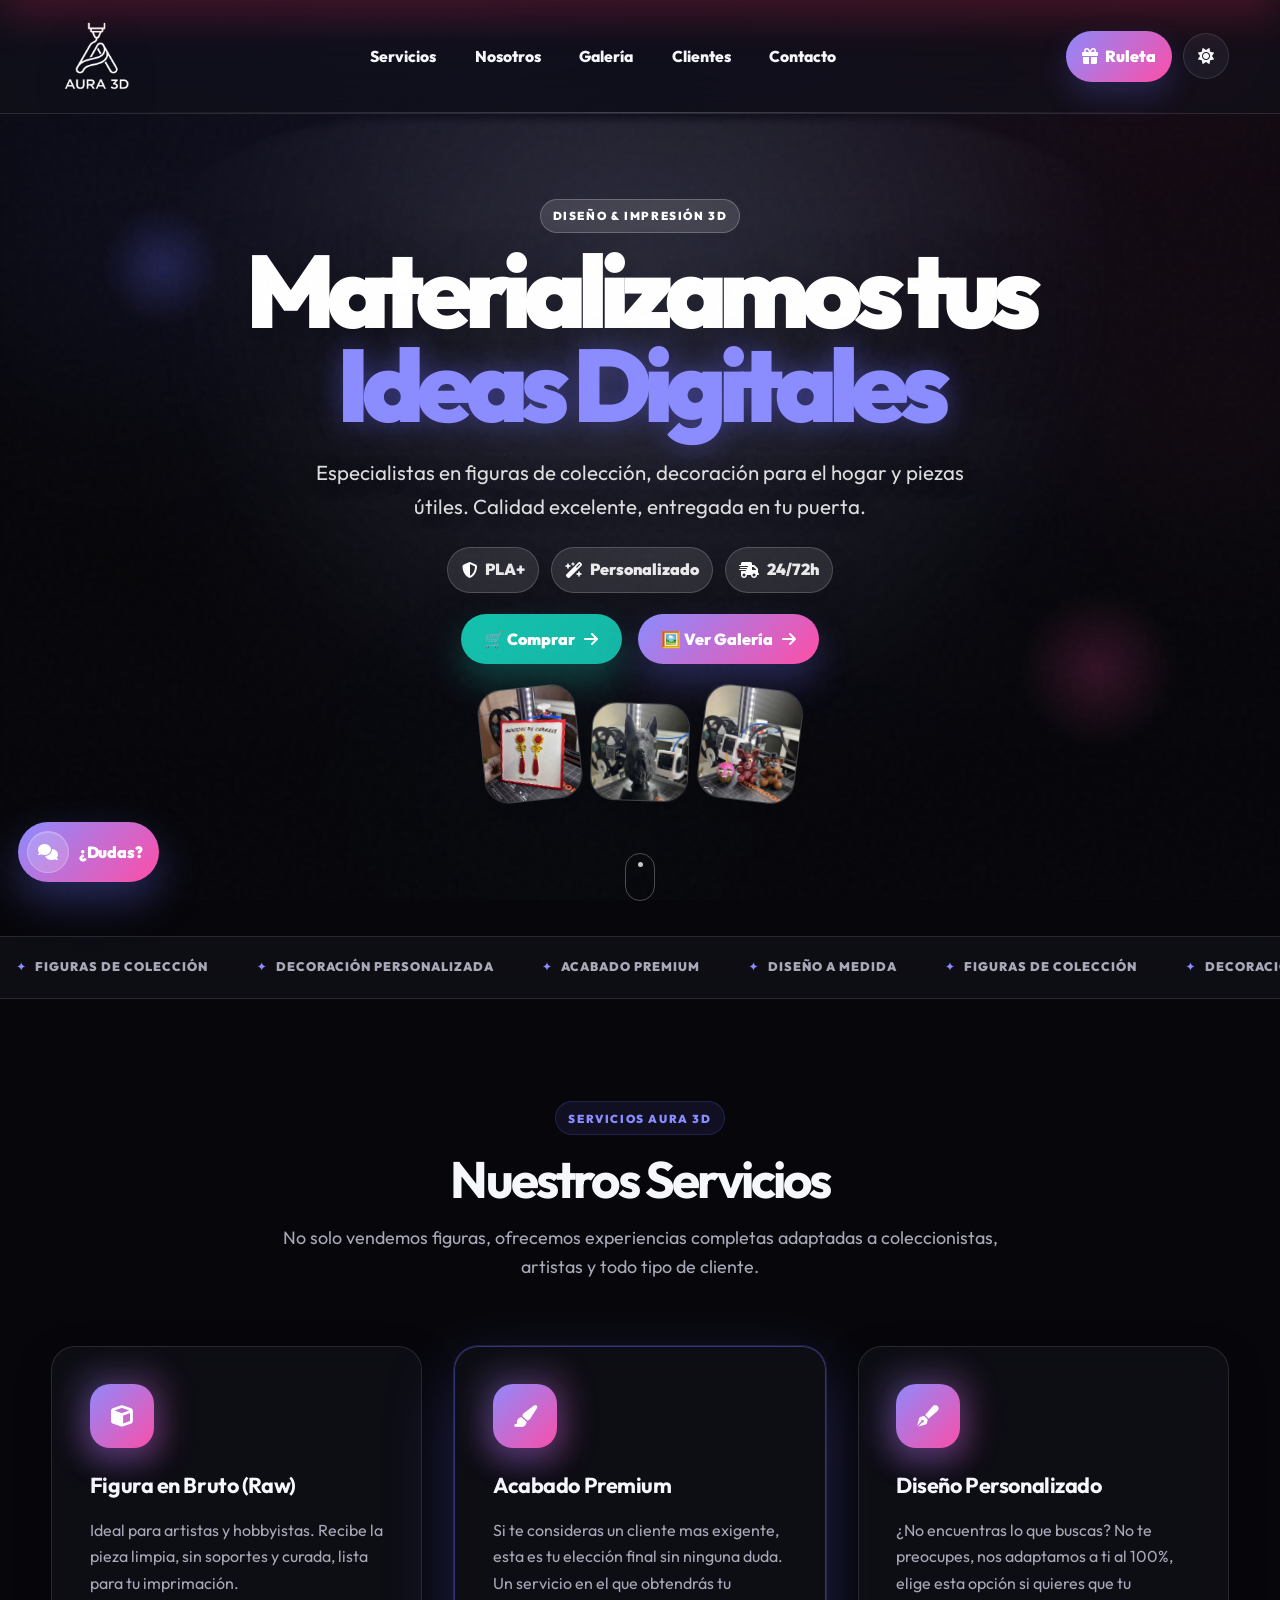
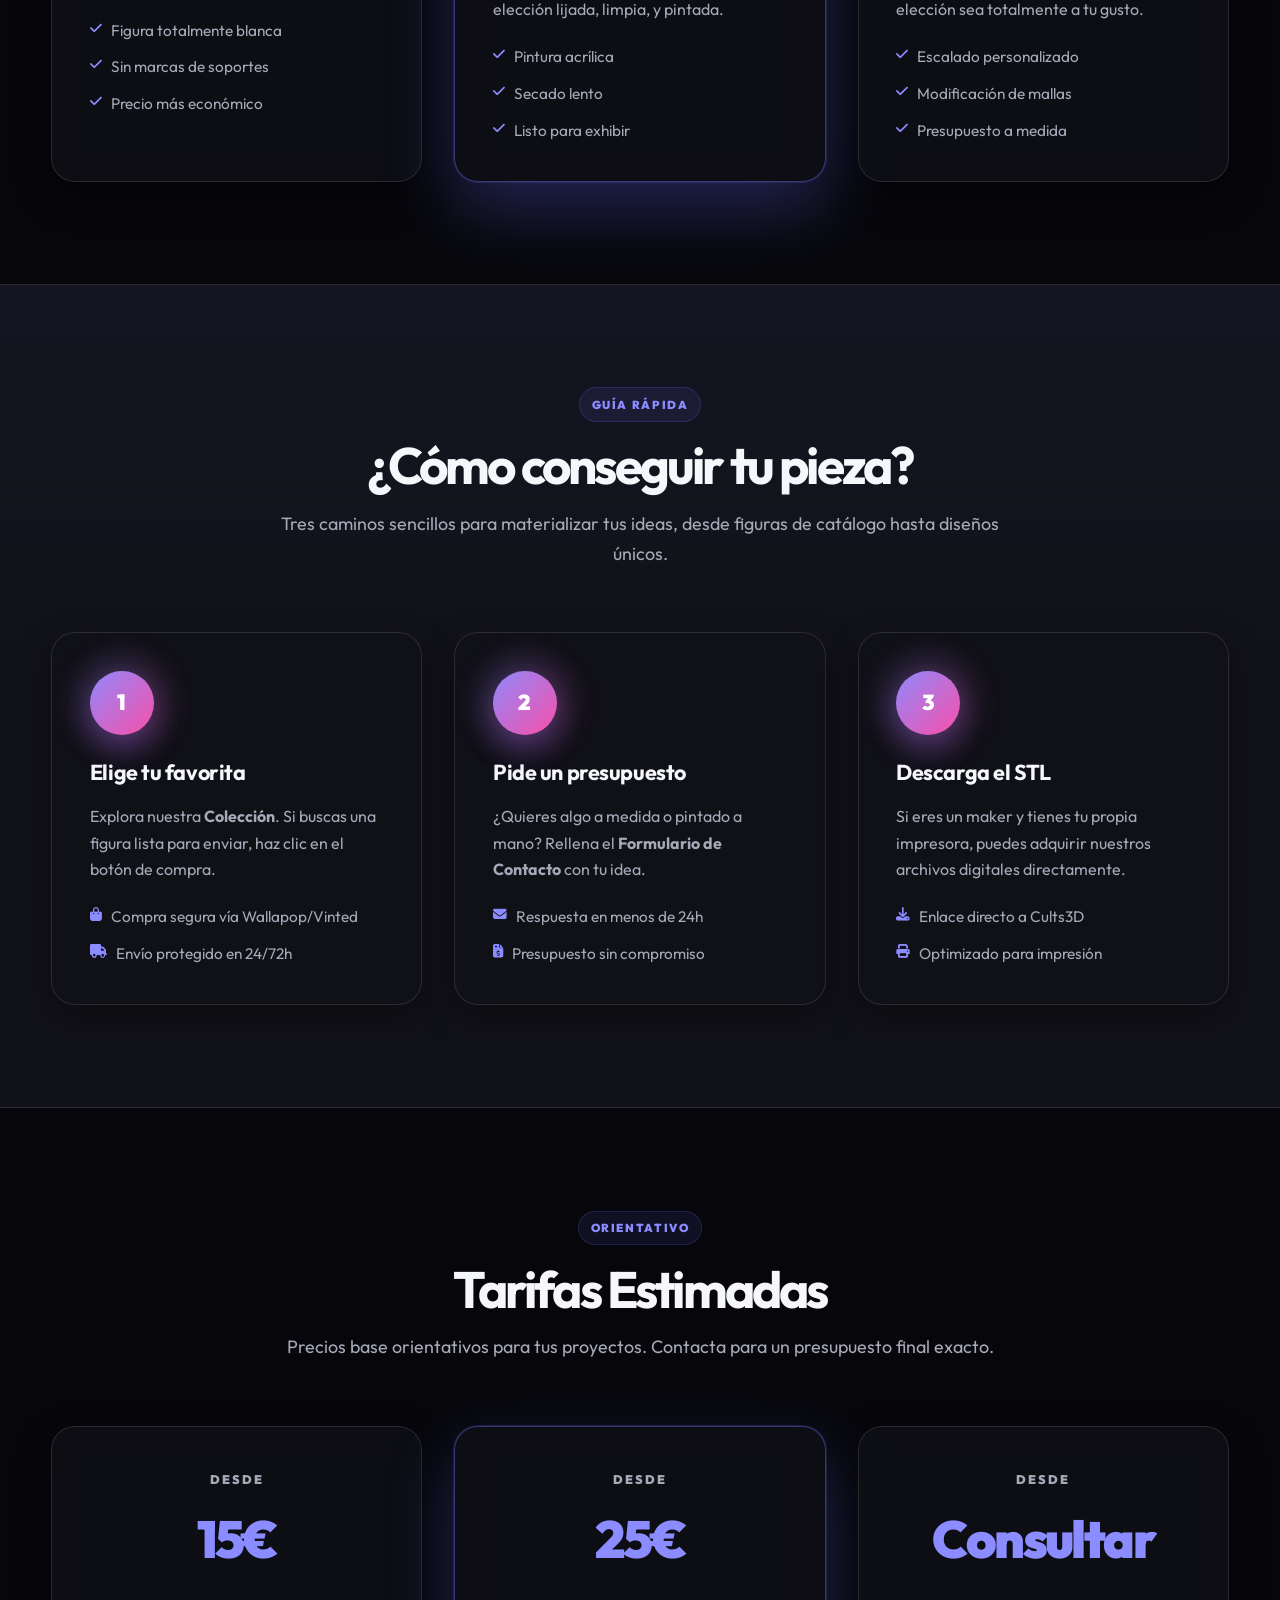
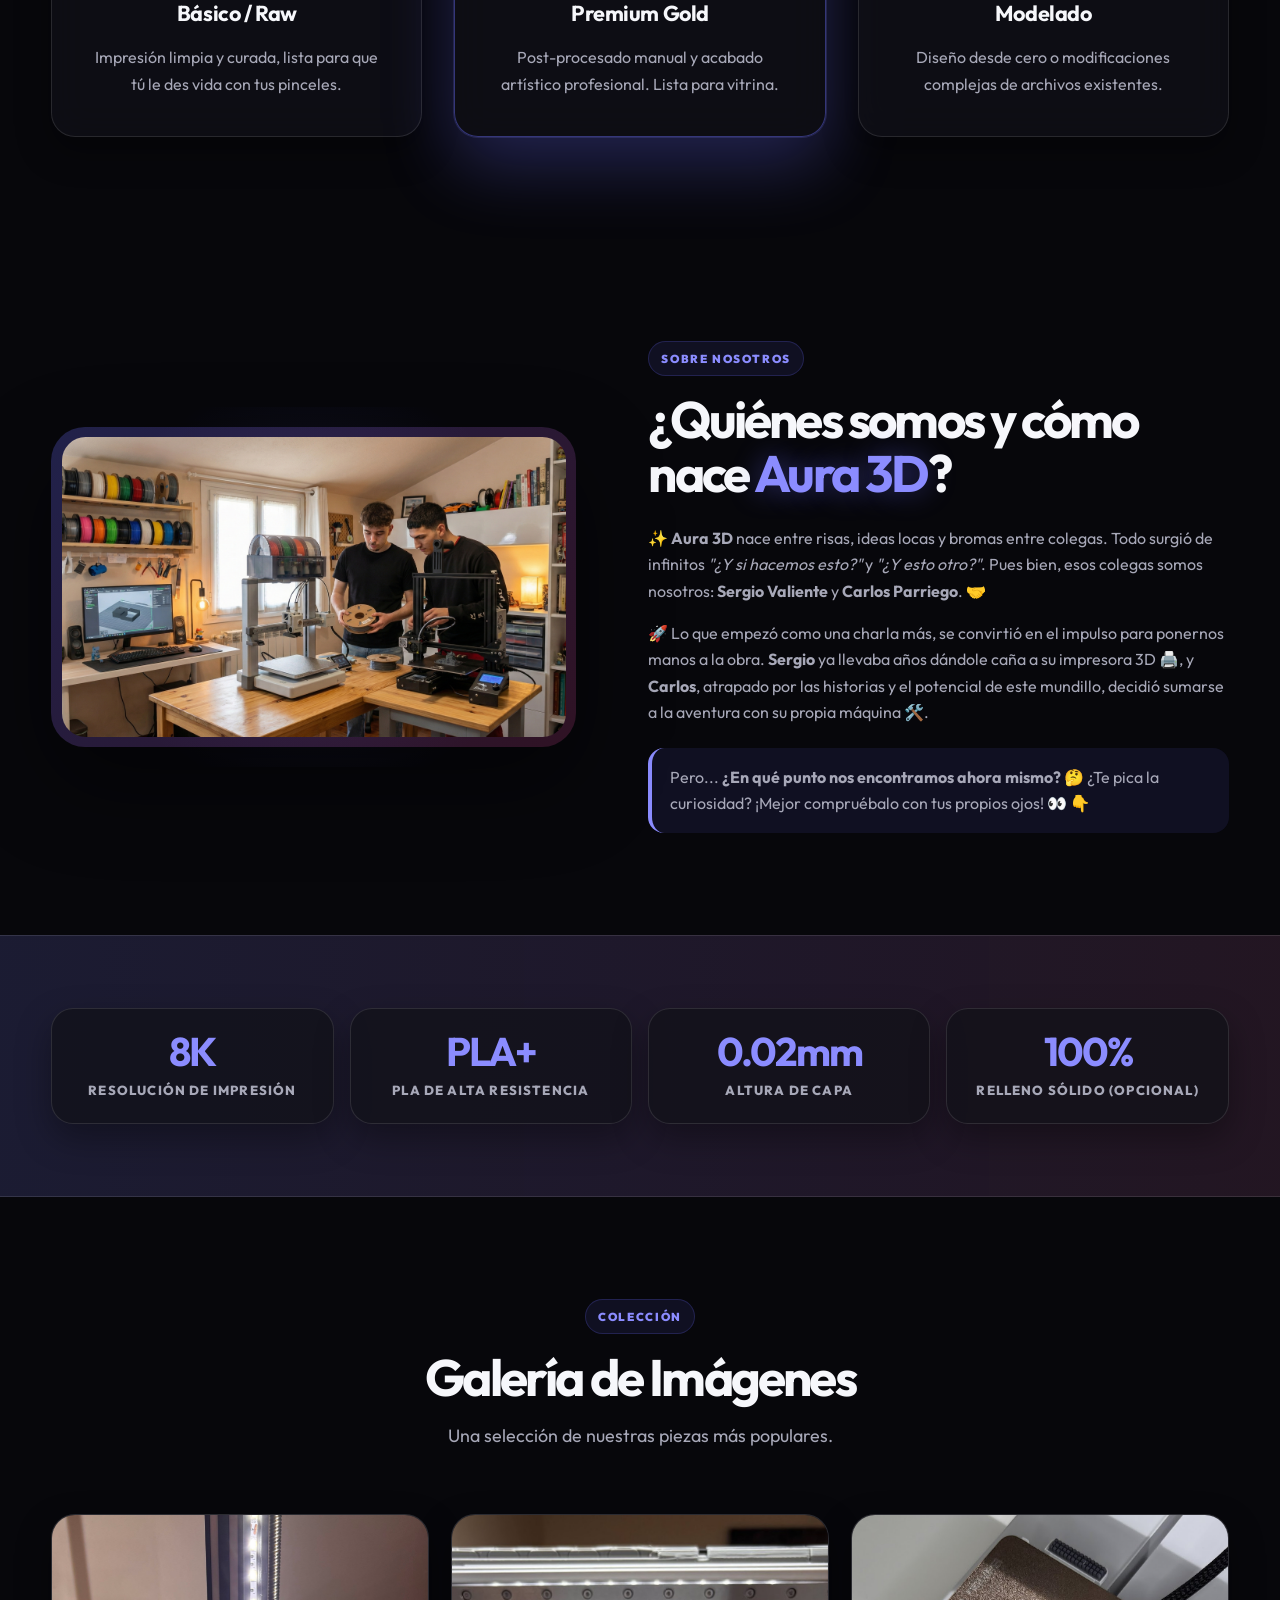
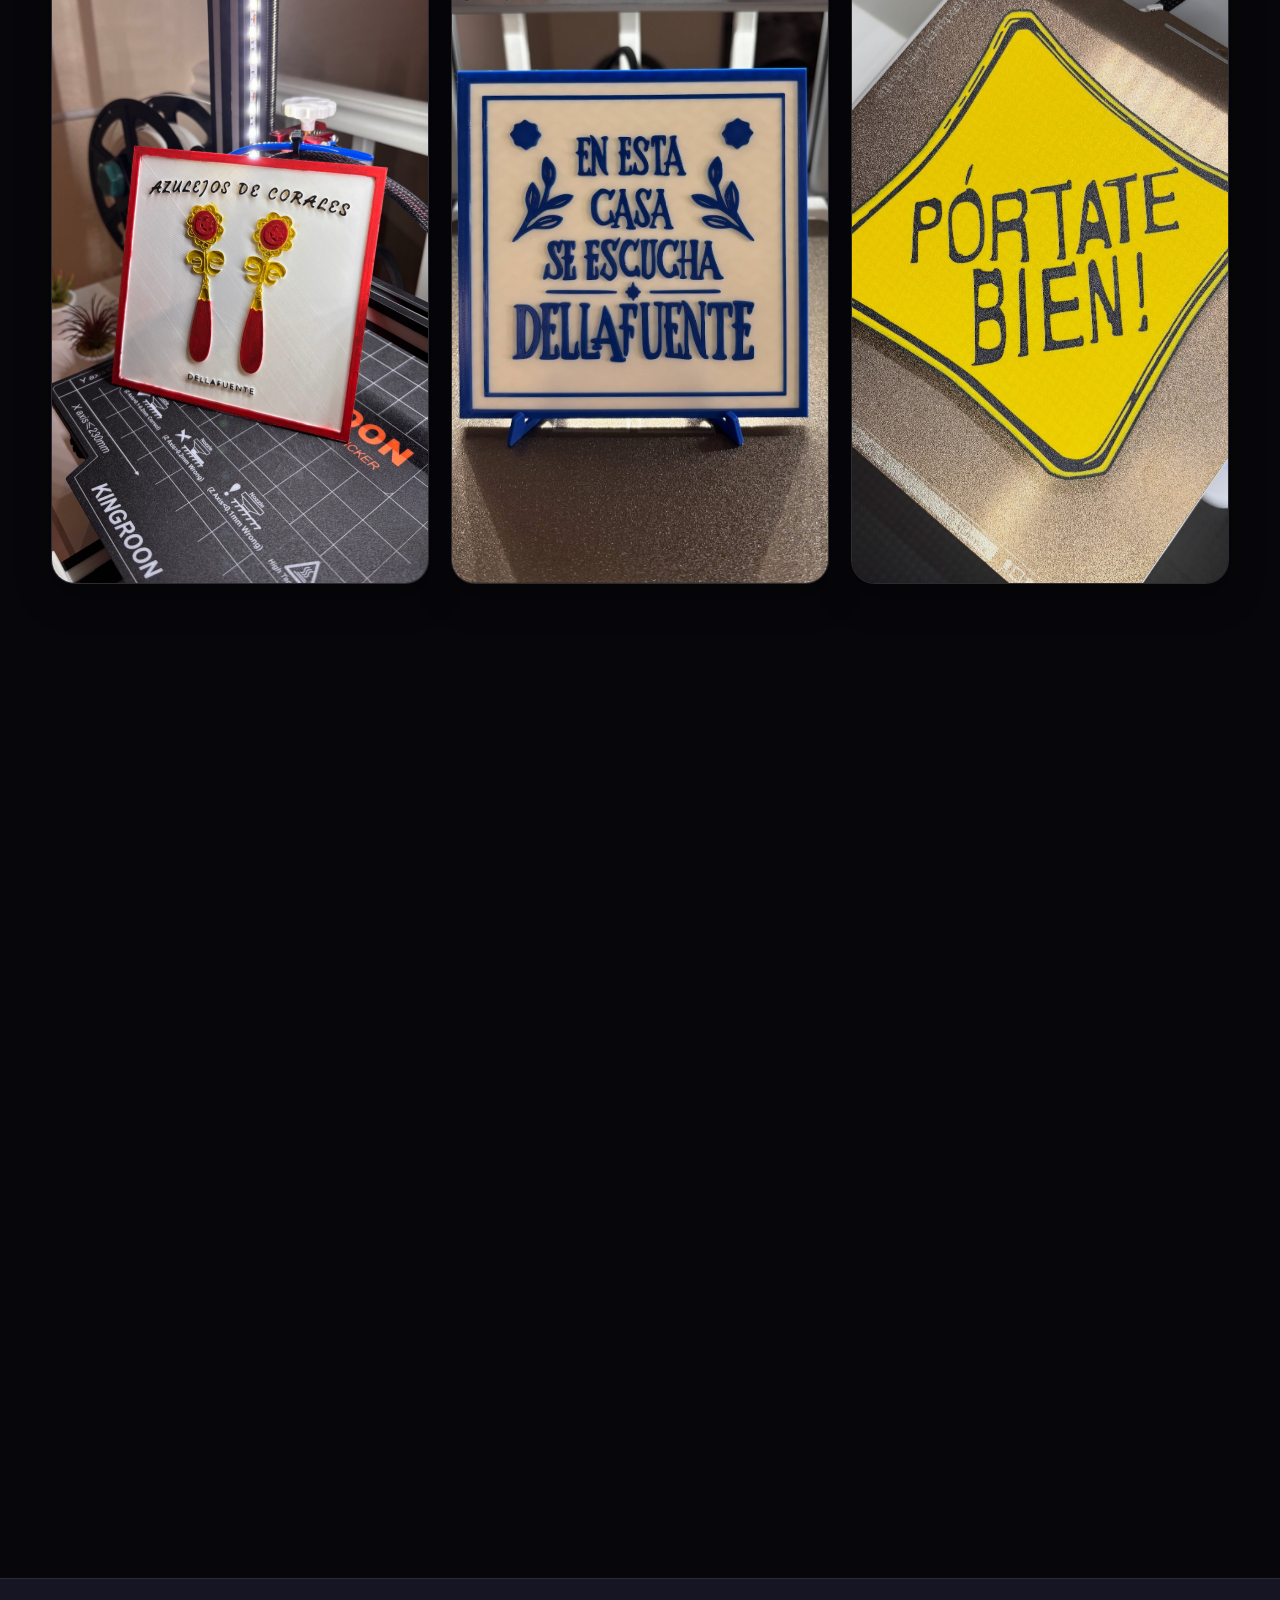
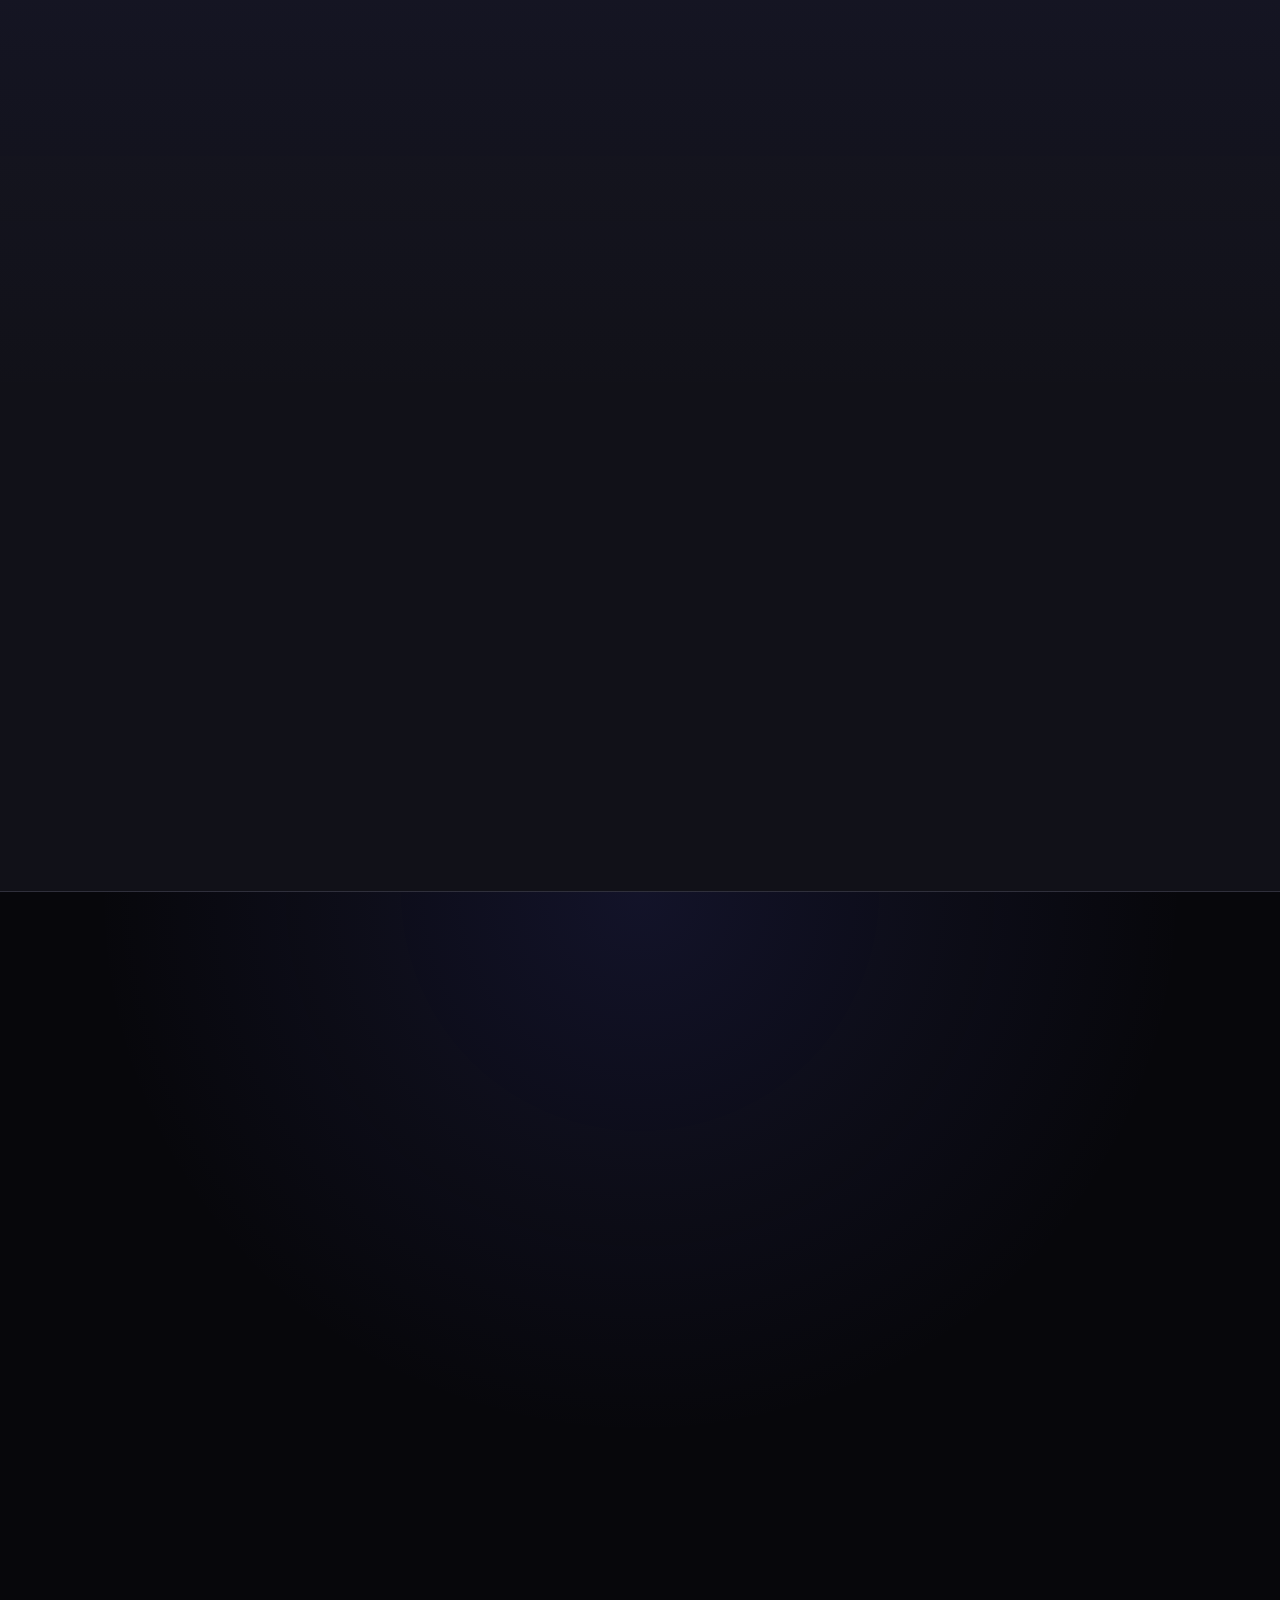
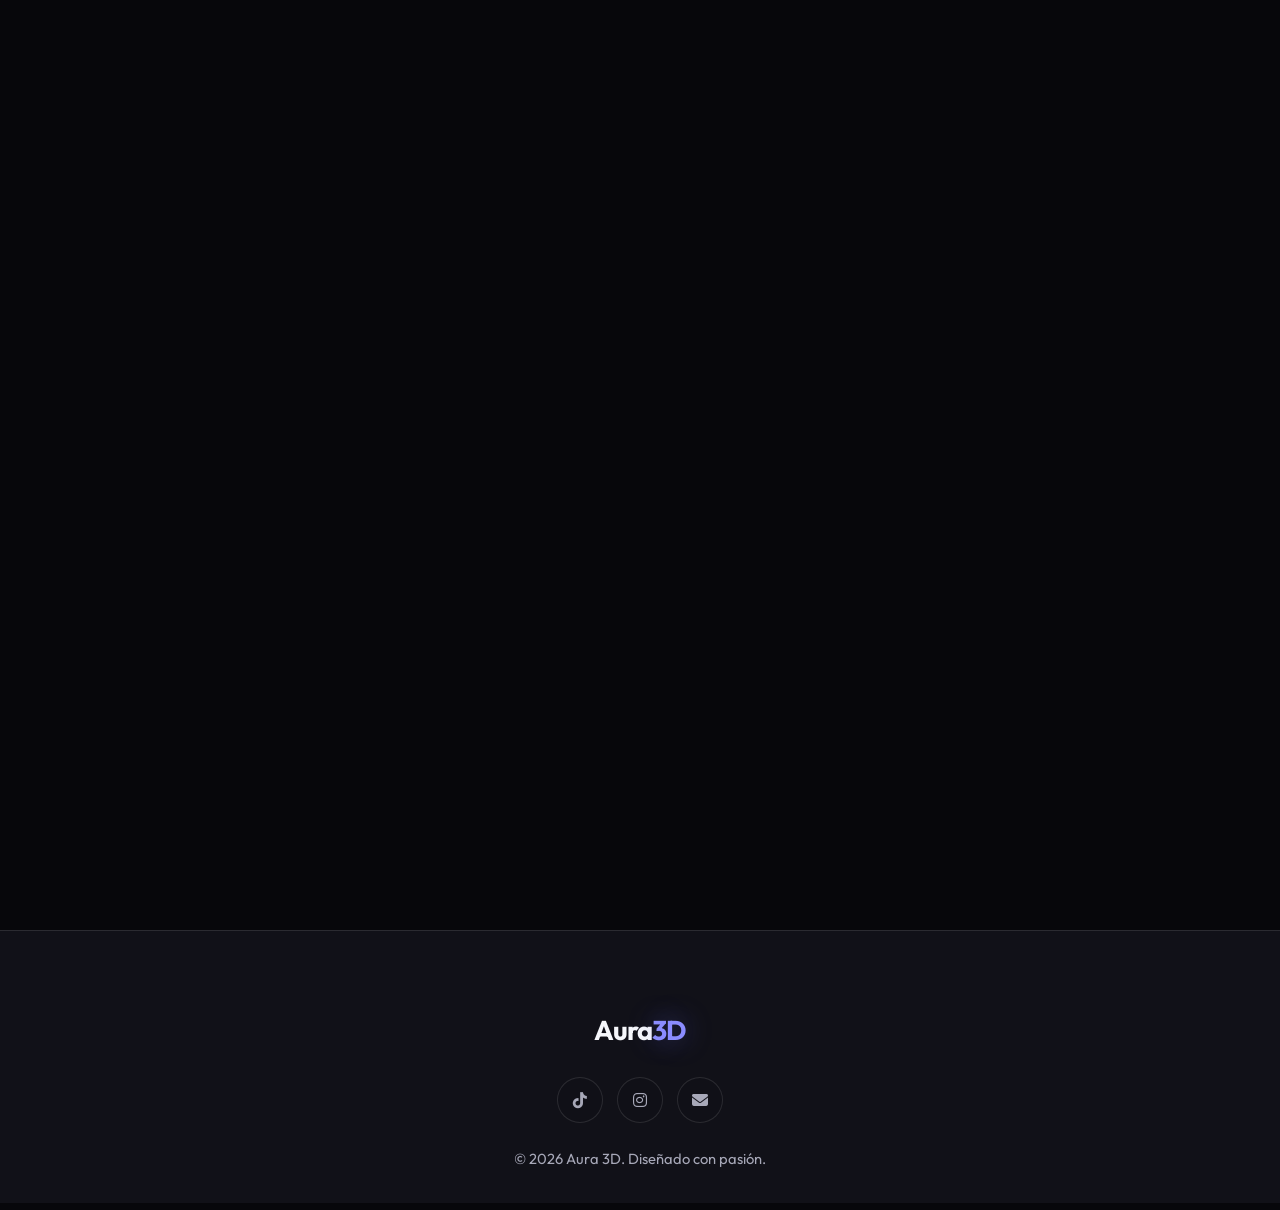
==== commit 249912e7: "Add files via upload" ====
--- a/index.html
+++ b/index.html
@@ -1,875 +1,645 @@
 <!doctype html>
 <html lang="es">
-  <head>
-    <meta charset="UTF-8" />
-    <meta name="viewport" content="width=device-width, initial-scale=1.0" />
-    <title>Aura 3D ✨ | Estudio de Impresión y Diseño</title>
-    <meta
-      name="description"
-      content="Aura 3D - Estudio de diseño e impresión 3D. Materializamos tus ideas digitales. Figuras personalizadas, decoración y piezas útiles con la mejor calidad."
-    />
-    <meta name="theme-color" content="#09090b" />
-    <link rel="preconnect" href="https://fonts.googleapis.com" />
-    <link rel="preconnect" href="https://fonts.gstatic.com" crossorigin />
-    <link
-      href="https://fonts.googleapis.com/css2?family=Outfit:wght@300;400;600;700;800;900&display=swap"
-      rel="stylesheet"
-    />
-    <link
-      rel="stylesheet"
-      href="https://cdnjs.cloudflare.com/ajax/libs/font-awesome/6.4.0/css/all.min.css"
-    />
-    <link rel="stylesheet" href="style.css" />
-    <link
-      rel="icon"
-      type="image/png"
-      href="assets/images/iconos/logo_png_blanco.png"
-    />
-    <script type="module" src="main.js"></script>
-  </head>
-
-  <body class="home-page-body">
-    <div class="aura-backdrop" aria-hidden="true">
-      <span class="aura-orb aura-orb-a"></span>
-      <span class="aura-orb aura-orb-b"></span>
-      <span class="aura-orb aura-orb-c"></span>
-    </div>
-    <div class="site-noise" aria-hidden="true"></div>
-
-    <div
-      id="promo-banner"
-      class="promo-banner"
-      role="region"
-      aria-label="Promoción ruleta Aura 3D"
-    >
-      <div class="promo-sheen" aria-hidden="true"></div>
-      <div class="container promo-content">
-        <span>
-          🎉 <strong>¡OFERTA EXCLUSIVA!</strong> Gira la ruleta y gana premios
-          increíbles. 🎁
-        </span>
-        <a href="ruleta.html" class="btn-promo-small">Probar Suerte</a>
-        <button
-          id="close-banner"
-          class="close-promo"
-          type="button"
-          aria-label="Cerrar promoción"
-        >
-          <i class="fas fa-times"></i>
+
+<head>
+  <meta charset="UTF-8" />
+  <meta name="viewport" content="width=device-width, initial-scale=1.0" />
+  <title>Aura 3D ✨ | Estudio de Impresión y Diseño</title>
+  <meta name="description"
+    content="Aura 3D - Estudio de diseño e impresión 3D. Materializamos tus ideas digitales. Figuras personalizadas, decoración y piezas útiles con la mejor calidad." />
+  <meta name="theme-color" content="#09090b" />
+  <link rel="preconnect" href="https://fonts.googleapis.com" />
+  <link rel="preconnect" href="https://fonts.gstatic.com" crossorigin />
+  <link href="https://fonts.googleapis.com/css2?family=Outfit:wght@300;400;600;700;800;900&display=swap"
+    rel="stylesheet" />
+  <link rel="stylesheet" href="https://cdnjs.cloudflare.com/ajax/libs/font-awesome/6.4.0/css/all.min.css" />
+  <link rel="stylesheet" href="style.css" />
+  <link rel="icon" type="image/png" href="assets/images/iconos/logo_png_blanco.png" />
+  <script type="module" src="main.js"></script>
+</head>
+
+<body class="home-page-body">
+  <div class="aura-backdrop" aria-hidden="true">
+    <span class="aura-orb aura-orb-a"></span>
+    <span class="aura-orb aura-orb-b"></span>
+    <span class="aura-orb aura-orb-c"></span>
+  </div>
+  <div class="site-noise" aria-hidden="true"></div>
+
+  <div id="promo-banner" class="promo-banner" role="region" aria-label="Promoción ruleta Aura 3D">
+    <div class="promo-sheen" aria-hidden="true"></div>
+    <div class="container promo-content">
+      <span>
+        🎉 <strong>¡OFERTA EXCLUSIVA!</strong> Gira la ruleta y gana premios
+        increíbles. 🎁
+      </span>
+      <a href="ruleta.html" class="btn-promo-small">Probar Suerte</a>
+      <button id="close-banner" class="close-promo" type="button" aria-label="Cerrar promoción">
+        <i class="fas fa-times"></i>
+      </button>
+    </div>
+  </div>
+
+  <nav class="navbar" aria-label="Navegación principal">
+    <div class="container nav-content">
+      <div class="logo">
+        <a href="#" aria-label="Aura 3D inicio">
+          <img src="assets/images/iconos/logo_png_blanco.png"
+            alt="Logotipo oficial de Aura 3D estudio de diseño e impresión" class="logo-img" />
+        </a>
+      </div>
+
+      <ul class="nav-links" id="nav-links">
+        <li><a href="#servicios">Servicios</a></li>
+        <li><a href="#nosotros">Nosotros</a></li>
+        <li><a href="#galeria">Galería</a></li>
+        <li><a href="#experiencia">Clientes</a></li>
+        <li><a href="#contacto">Contacto</a></li>
+      </ul>
+
+      <div class="nav-actions">
+        <a href="ruleta.html" class="nav-cta nav-cta-desktop"><i class="fas fa-gift"></i><span>Ruleta</span></a>
+        <button class="theme-toggle" id="theme-toggle" type="button" aria-label="Cambiar tema">
+          <i class="fas fa-moon"></i>
         </button>
-      </div>
-    </div>
-
-    <nav class="navbar" aria-label="Navegación principal">
-      <div class="container nav-content">
-        <div class="logo">
-          <a href="#" aria-label="Aura 3D inicio">
-            <img
-              src="assets/images/iconos/logo_png_blanco.png"
-              alt="Logotipo oficial de Aura 3D estudio de diseño e impresión"
-              class="logo-img"
-            />
+        <button class="hamburger" id="hamburger" type="button" aria-label="Abrir menú">
+          <i class="fas fa-bars"></i>
+        </button>
+      </div>
+    </div>
+  </nav>
+
+  <header class="hero">
+    <picture class="hero-picture">
+      <source media="(max-width: 780px)" srcset="assets/images/3daura_sergio_carlos_2.png" />
+      <img src="assets/images/3daura_sergio_carlos.png" alt="Sergio Valiente y Carlos Parriego"
+        class="image-background" />
+    </picture>
+    <div class="hero-overlay" aria-hidden="true"></div>
+    <div class="hero-orb hero-orb-one" aria-hidden="true"></div>
+    <div class="hero-orb hero-orb-two" aria-hidden="true"></div>
+
+    <div class="container hero-content">
+      <span class="tag fade-in">Diseño & Impresión 3D</span>
+      <h1 class="fade-in">
+        Materializamos tus <br /><span class="highlight">Ideas Digitales</span>
+      </h1>
+      <p class="fade-in">
+        Especialistas en figuras de colección, decoración para el hogar y
+        piezas útiles. Calidad excelente, entregada en tu puerta.
+      </p>
+      <div class="hero-badges fade-in" aria-label="Puntos fuertes de Aura 3D">
+        <span><i class="fas fa-shield-halved"></i> PLA+</span>
+        <span><i class="fas fa-wand-magic-sparkles"></i> Personalizado</span>
+        <span><i class="fas fa-truck-fast"></i> 24/72h</span>
+      </div>
+      <div class="hero-actions fade-in">
+        <a href="https://www.wallapop.com/user/3da-476018086?_pid=wi&_uid=476018086" class="btn-secondary"
+          target="_blank" rel="noopener noreferrer">🛒 Comprar <i class="fas fa-arrow-right"></i></a>
+        <a href="#galeria" class="btn-primary">
+          🖼️ Ver Galería <i class="fas fa-arrow-right"></i>
+        </a>
+      </div>
+      <div class="hero-product-strip fade-in" aria-label="Vista previa de piezas Aura 3D">
+        <img src="assets/images/azulejos/corales/corales_1.jpg" alt="Azulejo Corales" loading="lazy" />
+        <img src="assets/images/bustos_mascotas/busto_1.png" alt="Busto personalizado de mascota" loading="lazy" />
+        <img src="assets/images/fnaf/fnaf_1.png" alt="Figura FNAF impresa en 3D" loading="lazy" />
+      </div>
+    </div>
+
+    <a class="scroll-cue" href="#servicios" aria-label="Bajar a servicios">
+      <span></span>
+    </a>
+  </header>
+
+  <section class="brand-marquee" aria-label="Especialidades Aura 3D">
+    <div class="marquee-track">
+      <span>Figuras de colección</span><span>Decoración personalizada</span><span>Acabado premium</span><span>Diseño a
+        medida</span>
+      <span>Figuras de colección</span><span>Decoración personalizada</span><span>Acabado premium</span><span>Diseño a
+        medida</span>
+    </div>
+  </section>
+
+  <section id="servicios" class="section-shell">
+    <div class="container">
+      <div class="section-header fade-in">
+        <span class="tag">Servicios Aura 3D</span>
+        <h2>Nuestros Servicios</h2>
+        <p>
+          No solo vendemos figuras, ofrecemos experiencias completas adaptadas
+          a coleccionistas, artistas y todo tipo de cliente.
+        </p>
+      </div>
+
+      <div class="grid-3">
+        <article class="service-card fade-in">
+          <div class="service-icon"><i class="fas fa-cube"></i></div>
+          <h3>Figura en Bruto (Raw)</h3>
+          <p>
+            Ideal para artistas y hobbyistas. Recibe la pieza limpia, sin
+            soportes y curada, lista para tu imprimación.
+          </p>
+          <ul class="service-features">
+            <li><i class="fas fa-check"></i> Figura totalmente blanca</li>
+            <li><i class="fas fa-check"></i> Sin marcas de soportes</li>
+            <li><i class="fas fa-check"></i> Precio más económico</li>
+          </ul>
+        </article>
+
+        <article class="service-card featured-card fade-in">
+          <div class="service-icon"><i class="fas fa-paint-brush"></i></div>
+          <h3>Acabado Premium</h3>
+          <p>
+            Si te consideras un cliente mas exigente, esta es tu elección
+            final sin ninguna duda. Un servicio en el que obtendrás tu
+            elección lijada, limpia, y pintada.
+          </p>
+          <ul class="service-features">
+            <li><i class="fas fa-check"></i> Pintura acrílica</li>
+            <li><i class="fas fa-check"></i> Secado lento</li>
+            <li><i class="fas fa-check"></i> Listo para exhibir</li>
+          </ul>
+        </article>
+
+        <article class="service-card fade-in">
+          <div class="service-icon"><i class="fas fa-pen-fancy"></i></div>
+          <h3>Diseño Personalizado</h3>
+          <p>
+            ¿No encuentras lo que buscas? No te preocupes, nos adaptamos a ti
+            al 100%, elige esta opción si quieres que tu elección sea
+            totalmente a tu gusto.
+          </p>
+          <ul class="service-features">
+            <li><i class="fas fa-check"></i> Escalado personalizado</li>
+            <li><i class="fas fa-check"></i> Modificación de mallas</li>
+            <li><i class="fas fa-check"></i> Presupuesto a medida</li>
+          </ul>
+        </article>
+      </div>
+    </div>
+  </section>
+
+  <section id="como-comprar" class="section-shell section-muted">
+    <div class="container">
+      <div class="section-header fade-in">
+        <span class="tag">Guía Rápida</span>
+        <h2>¿Cómo conseguir tu pieza?</h2>
+        <p>
+          Tres caminos sencillos para materializar tus ideas, desde figuras de
+          catálogo hasta diseños únicos.
+        </p>
+      </div>
+
+      <div class="grid-3 process-grid">
+        <article class="service-card process-card fade-in">
+          <div class="service-icon">1</div>
+          <h3>Elige tu favorita</h3>
+          <p>
+            Explora nuestra <strong>Colección</strong>. Si buscas una figura
+            lista para enviar, haz clic en el botón de compra.
+          </p>
+          <ul class="service-features">
+            <li>
+              <i class="fas fa-shopping-bag"></i> Compra segura vía
+              Wallapop/Vinted
+            </li>
+            <li><i class="fas fa-truck"></i> Envío protegido en 24/72h</li>
+          </ul>
+        </article>
+
+        <article class="service-card process-card fade-in">
+          <div class="service-icon">2</div>
+          <h3>Pide un presupuesto</h3>
+          <p>
+            ¿Quieres algo a medida o pintado a mano? Rellena el
+            <strong>Formulario de Contacto</strong> con tu idea.
+          </p>
+          <ul class="service-features">
+            <li><i class="fas fa-envelope"></i> Respuesta en menos de 24h</li>
+            <li>
+              <i class="fas fa-file-invoice-dollar"></i> Presupuesto sin
+              compromiso
+            </li>
+          </ul>
+        </article>
+
+        <article class="service-card process-card fade-in">
+          <div class="service-icon">3</div>
+          <h3>Descarga el STL</h3>
+          <p>
+            Si eres un maker y tienes tu propia impresora, puedes adquirir
+            nuestros archivos digitales directamente.
+          </p>
+          <ul class="service-features">
+            <li><i class="fas fa-download"></i> Enlace directo a Cults3D</li>
+            <li><i class="fas fa-print"></i> Optimizado para impresión</li>
+          </ul>
+        </article>
+      </div>
+    </div>
+  </section>
+
+  <section id="tarifas" class="section-shell">
+    <div class="container">
+      <div class="section-header fade-in">
+        <span class="tag">Orientativo</span>
+        <h2 class="h2_header">Tarifas Estimadas</h2>
+        <p>
+          Precios base orientativos para tus proyectos. Contacta para un
+          presupuesto final exacto.
+        </p>
+      </div>
+      <div class="grid-3 price-grid">
+        <article class="price-card fade-in">
+          <div class="price-header">
+            <span>Desde</span>
+            <div class="amount">15€</div>
+          </div>
+          <div class="price-body">
+            <h3>Básico / Raw</h3>
+            <p>
+              Impresión limpia y curada, lista para que tú le des vida con tus
+              pinceles.
+            </p>
+          </div>
+        </article>
+        <article class="price-card highlight-card fade-in">
+          <div class="price-header">
+            <span>Desde</span>
+            <div class="amount">25€</div>
+          </div>
+          <div class="price-body">
+            <h3>Premium Gold</h3>
+            <p>
+              Post-procesado manual y acabado artístico profesional. Lista
+              para vitrina.
+            </p>
+          </div>
+        </article>
+        <article class="price-card fade-in">
+          <div class="price-header">
+            <span>Desde</span>
+            <div class="amount">Consultar</div>
+          </div>
+          <div class="price-body">
+            <h3>Modelado</h3>
+            <p>
+              Diseño desde cero o modificaciones complejas de archivos
+              existentes.
+            </p>
+          </div>
+        </article>
+      </div>
+    </div>
+  </section>
+
+  <section id="nosotros" class="section-shell">
+    <div class="container">
+      <div class="about-grid fade-in">
+        <div class="about-image image-frame">
+          <img src="assets/images/equipo.png" alt="Equipo fundadores de Aura 3D" />
+        </div>
+        <div class="sobre-nosotros">
+          <div class="section-header align-left">
+            <span class="tag">Sobre nosotros</span>
+            <h2>
+              ¿Quiénes somos y cómo nace
+              <span class="highlight">Aura 3D</span>?
+            </h2>
+          </div>
+          <p>
+            ✨ <strong>Aura 3D</strong> nace entre risas, ideas locas y bromas
+            entre colegas. Todo surgió de infinitos
+            <em>"¿Y si hacemos esto?"</em> y <em>"¿Y esto otro?"</em>. Pues
+            bien, esos colegas somos nosotros:
+            <strong>Sergio Valiente</strong> y
+            <strong>Carlos Parriego</strong>. 🤝
+          </p>
+          <p>
+            🚀 Lo que empezó como una charla más, se convirtió en el impulso
+            para ponernos manos a la obra. <strong>Sergio</strong> ya llevaba
+            años dándole caña a su impresora 3D 🖨️, y <strong>Carlos</strong>,
+            atrapado por las historias y el potencial de este mundillo,
+            decidió sumarse a la aventura con su propia máquina 🛠️.
+          </p>
+          <div class="call-to-action">
+            <p>
+              Pero...
+              <strong>¿En qué punto nos encontramos ahora mismo?</strong> 🤔
+              ¿Te pica la curiosidad? ¡Mejor compruébalo con tus propios ojos!
+              👀 👇
+            </p>
+          </div>
+        </div>
+      </div>
+    </div>
+  </section>
+
+  <section id="specs" class="tech-specs">
+    <div class="container">
+      <div class="spec-grid fade-in">
+        <div class="spec-item">
+          <h4>8K</h4>
+          <p>Resolución de Impresión</p>
+        </div>
+        <div class="spec-item">
+          <h4>PLA+</h4>
+          <p>PLA de Alta Resistencia</p>
+        </div>
+        <div class="spec-item">
+          <h4>0.02mm</h4>
+          <p>Altura de Capa</p>
+        </div>
+        <div class="spec-item">
+          <h4>100%</h4>
+          <p>Relleno Sólido (Opcional)</p>
+        </div>
+      </div>
+    </div>
+  </section>
+
+  <section id="galeria" class="section-shell">
+    <div class="container">
+      <div class="section-header fade-in">
+        <span class="tag">Colección</span>
+        <h2>Galería de Imágenes</h2>
+        <p>Una selección de nuestras piezas más populares.</p>
+      </div>
+      <div class="home-gallery grid">
+        <figure class="gallery-card fade-in">
+          <img src="assets/images/azulejos/corales/corales_1.jpg" alt="Azulejo personalizado Corales" title=""
+            loading="lazy" />
+          <figcaption>
+            <span>Vista rápida</span><strong>Azulejo personalizado Corales</strong>
+          </figcaption>
+        </figure>
+        <figure class="gallery-card fade-in">
+          <img src="assets/images/bustos_mascotas/busto_1.png" alt="Busto personalizado de mascota" title=""
+            loading="lazy" />
+          <figcaption>
+            <span>Vista rápida</span><strong>Busto personalizado de mascota</strong>
+          </figcaption>
+        </figure>
+        <figure class="gallery-card fade-in">
+          <img src="assets/images/fnaf/fnaf_1.png" alt="Figura FNAF impresa en 3D" title="" loading="lazy" />
+          <figcaption>
+            <span>Vista rápida</span><strong>Figura FNAF impresa en 3D</strong>
+          </figcaption>
+        </figure>
+        <figure class="gallery-card fade-in">
+          <img src="assets/images/azulejos/casa_dellafuente.jpg" alt="Azulejo Casa Dellafuente" title=""
+            loading="lazy" />
+          <figcaption>
+            <span>Vista rápida</span><strong>Azulejo Casa Dellafuente</strong>
+          </figcaption>
+        </figure>
+        <figure class="gallery-card fade-in">
+          <img src="assets/images/azulejos/portate_bien.jpg" alt="Azulejo Pórtate bien" title="" loading="lazy" />
+          <figcaption>
+            <span>Vista rápida</span><strong>Azulejo Pórtate bien</strong>
+          </figcaption>
+        </figure>
+        <figure class="gallery-card fade-in">
+          <img src="assets/images/azulejos/dellafuente_logo.jpg" alt="Azulejo logo Dellafuente" title=""
+            loading="lazy" />
+          <figcaption>
+            <span>Vista rápida</span><strong>Azulejo logo Dellafuente</strong>
+          </figcaption>
+        </figure>
+      </div>
+    </div>
+    <div class="fade-in section-footer">
+      <a href="galeria.html" class="btn-catalogo">
+        Galería completa <i class="fas fa-arrow-right"></i>
+      </a>
+    </div>
+    <div class="container category-showcase fade-in" aria-label="Accesos rápidos al catálogo">
+      <a href="galeria.html#azulejos" class="category-tile"><i class="fas fa-border-all"></i><span>Azulejos</span></a>
+      <a href="galeria.html#bustos" class="category-tile"><i class="fas fa-paw"></i><span>Bustos</span></a>
+      <a href="galeria.html#funkos" class="category-tile"><i class="fas fa-user-astronaut"></i><span>Funkos</span></a>
+      <a href="galeria.html#decoracion" class="category-tile"><i class="fas fa-couch"></i><span>Decoración</span></a>
+    </div>
+  </section>
+
+  <section id="experiencia" class="section-shell section-muted">
+    <div class="container">
+      <div class="section-header fade-in">
+        <span class="tag">Clientes</span>
+        <h2>Experiencia Aura 3D</h2>
+        <p>
+          Más allá de la impresión: envíos rápidos, packaging cuidado y trato
+          cercano.
+        </p>
+      </div>
+      <div class="grid-3">
+        <article class="review-card square-style fade-in">
+          <div class="review-image-square">
+            <div class="placeholder-img">
+              <img src="assets/images/reseñas/reseña_2.png" alt="Caja" />
+            </div>
+          </div>
+          <div class="stars">★★★★★</div>
+          <p>"Me sorprendió lo bien protegido que venía todo. ¡Un 10!"</p>
+          <h4>Carlos M.</h4>
+        </article>
+        <article class="review-card square-style fade-in">
+          <div class="review-image-square">
+            <div class="placeholder-img">
+              <img src="assets/images/reseñas/reseña_1.png" alt="Oso" />
+            </div>
+          </div>
+          <div class="stars">★★★★★</div>
+          <p>
+            "Respondieron al momento por Instagram con medidas exactas y
+            fotos. Da gusto tratar con gente así."
+          </p>
+          <h4>Sara R.</h4>
+        </article>
+        <article class="review-card square-style fade-in">
+          <div class="review-image-square">
+            <div class="placeholder-img">
+              <img src="assets/images/reseñas/reseña_3.png" alt="Vecna" />
+            </div>
+          </div>
+          <div class="stars">★★★★★</div>
+          <p>
+            "Llegó justo a tiempo. La presentación es impecable, lista para
+            regalar directamente."
+          </p>
+          <h4>Lucía P.</h4>
+        </article>
+      </div>
+    </div>
+  </section>
+
+  <section id="contacto" class="section-shell contact-section">
+    <div class="container narrow">
+      <div class="section-header fade-in">
+        <span class="tag">Contacto</span>
+        <h2>Presupuesto Personalizado</h2>
+        <p>Cuéntanos tu idea y nos pondremos en contacto contigo.</p>
+      </div>
+      <div class="contact-links-block fade-in">
+        <div class="contact-links-heading">
+          <span class="tag">Redes & Marketplaces</span>
+          <h3>O encuéntranos directamente en:</h3>
+          <p>
+            Elige tu canal favorito para seguir nuestras novedades, comprar en
+            nuestras plataformas o escribirnos directamente.
+          </p>
+        </div>
+
+        <div class="contact-links-grid" aria-label="Enlaces directos de Aura 3D">
+          <a class="social-link-card tiktok" href="https://www.tiktok.com/@3daura" target="_blank"
+            rel="noopener noreferrer" aria-label="Abrir TikTok de Aura 3D">
+            <span class="social-link-icon"><i class="fab fa-tiktok"></i></span>
+            <span class="social-link-copy">
+              <strong>TikTok</strong>
+              <small>@3daura</small>
+            </span>
+            <span class="social-link-arrow"><i class="fas fa-arrow-up-right-from-square"></i></span>
           </a>
-        </div>
-
-        <ul class="nav-links" id="nav-links">
-          <li><a href="#servicios">Servicios</a></li>
-          <li><a href="#nosotros">Nosotros</a></li>
-          <li><a href="#galeria">Galería</a></li>
-          <li><a href="#experiencia">Clientes</a></li>
-          <li><a href="#contacto">Contacto</a></li>
-        </ul>
-
-        <div class="nav-actions">
-          <a href="ruleta.html" class="nav-cta nav-cta-desktop"
-            ><i class="fas fa-gift"></i><span>Ruleta</span></a
-          >
-          <button
-            class="theme-toggle"
-            id="theme-toggle"
-            type="button"
-            aria-label="Cambiar tema"
-          >
-            <i class="fas fa-moon"></i>
-          </button>
-          <button
-            class="hamburger"
-            id="hamburger"
-            type="button"
-            aria-label="Abrir menú"
-          >
-            <i class="fas fa-bars"></i>
-          </button>
-        </div>
-      </div>
-    </nav>
-
-    <header class="hero">
-      <picture class="hero-picture">
-        <source
-          media="(max-width: 780px)"
-          srcset="assets/images/3daura_sergio_carlos_2.png"
-        />
-        <img
-          src="assets/images/3daura_sergio_carlos.png"
-          alt="Sergio Valiente y Carlos Parriego"
-          class="image-background"
-        />
-      </picture>
-      <div class="hero-overlay" aria-hidden="true"></div>
-      <div class="hero-orb hero-orb-one" aria-hidden="true"></div>
-      <div class="hero-orb hero-orb-two" aria-hidden="true"></div>
-
-      <div class="container hero-content">
-        <span class="tag fade-in">Diseño & Impresión 3D</span>
-        <h1 class="fade-in">
-          Materializamos tus <br /><span class="highlight"
-            >Ideas Digitales</span
-          >
-        </h1>
-        <p class="fade-in">
-          Especialistas en figuras de colección, decoración para el hogar y
-          piezas útiles. Calidad excelente, entregada en tu puerta.
+
+          <a class="social-link-card instagram" href="https://www.instagram.com/3daura_/" target="_blank"
+            rel="noopener noreferrer" aria-label="Abrir Instagram de Aura 3D">
+            <span class="social-link-icon"><i class="fab fa-instagram"></i></span>
+            <span class="social-link-copy">
+              <strong>Instagram</strong>
+              <small>@3daura_</small>
+            </span>
+            <span class="social-link-arrow"><i class="fas fa-arrow-up-right-from-square"></i></span>
+          </a>
+
+          <a class="social-link-card youtube" href="https://www.youtube.com/@3dauraaa" target="_blank"
+            rel="noopener noreferrer" aria-label="Abrir YouTube de Aura 3D">
+            <span class="social-link-icon"><i class="fab fa-youtube"></i></span>
+            <span class="social-link-copy">
+              <strong>YouTube</strong>
+              <small>@3dauraaa</small>
+            </span>
+            <span class="social-link-arrow"><i class="fas fa-arrow-up-right-from-square"></i></span>
+          </a>
+
+          <a class="social-link-card wallapop" href="https://www.wallapop.com/user/3da-476018086?_pid=wi&_uid=476018086"
+            target="_blank" rel="noopener noreferrer" aria-label="Abrir perfil de Wallapop de Aura 3D">
+            <span class="social-link-icon"><span class="platform-mark platform-mark-wallapop">w</span></span>
+            <span class="social-link-copy">
+              <strong>Wallapop</strong>
+              <small>Tienda Aura 3D</small>
+            </span>
+            <span class="social-link-arrow"><i class="fas fa-arrow-up-right-from-square"></i></span>
+          </a>
+
+          <a class="social-link-card cults" href="https://cults3d.com/en/users/aura3d/3d-models" target="_blank"
+            rel="noopener noreferrer" aria-label="Abrir Cults3D de Aura 3D">
+            <span class="social-link-icon"><i class="fas fa-cube"></i></span>
+            <span class="social-link-copy">
+              <strong>Cults3D</strong>
+              <small>Aura3D_Studio</small>
+            </span>
+            <span class="social-link-arrow"><i class="fas fa-arrow-up-right-from-square"></i></span>
+          </a>
+
+          <a class="social-link-card email" href="mailto:3daurainfo@gmail.com" aria-label="Enviar email a Aura 3D">
+            <span class="social-link-icon"><i class="fas fa-envelope"></i></span>
+            <span class="social-link-copy">
+              <strong>Email</strong>
+              <small>3daurainfo@gmail.com</small>
+            </span>
+            <span class="social-link-arrow"><i class="fas fa-paper-plane"></i></span>
+          </a>
+        </div>
+      </div>
+
+      <form id="contact-form" name="contacto_Aura3D" method="POST" class="fade-in contact-card" data-netlify="true"
+        netlify-honeypot="bot-field" netlify>
+        <input type="hidden" name="form-name" value="contacto_Aura3D" />
+        <p class="hidden" style="display: none">
+          <label>Don’t fill this out if you're human: <input name="bot-field" /></label>
         </p>
-        <div class="hero-badges fade-in" aria-label="Puntos fuertes de Aura 3D">
-          <span><i class="fas fa-shield-halved"></i> PLA+</span>
-          <span><i class="fas fa-wand-magic-sparkles"></i> Personalizado</span>
-          <span><i class="fas fa-truck-fast"></i> 24/72h</span>
-        </div>
-        <div class="hero-actions fade-in">
-          <a
-            href="https://www.wallapop.com/user/3da-476018086?_pid=wi&_uid=476018086"
-            class="btn-secondary"
-            target="_blank"
-            rel="noopener noreferrer"
-            >🛒 Comprar <i class="fas fa-arrow-right"></i
-          ></a>
-          <a href="#galeria" class="btn-primary">
-            🖼️ Ver Galería <i class="fas fa-arrow-right"></i>
-          </a>
-        </div>
-        <div
-          class="hero-product-strip fade-in"
-          aria-label="Vista previa de piezas Aura 3D"
-        >
-          <img
-            src="assets/images/azulejos/corales/corales_1.jpg"
-            alt="Azulejo Corales"
-            loading="lazy"
-          />
-          <img
-            src="assets/images/bustos_mascotas/busto_1.png"
-            alt="Busto personalizado de mascota"
-            loading="lazy"
-          />
-          <img
-            src="assets/images/fnaf/fnaf_1.png"
-            alt="Figura FNAF impresa en 3D"
-            loading="lazy"
-          />
-        </div>
-      </div>
-
-      <a class="scroll-cue" href="#servicios" aria-label="Bajar a servicios">
-        <span></span>
-      </a>
-    </header>
-
-    <section class="brand-marquee" aria-label="Especialidades Aura 3D">
-      <div class="marquee-track">
-        <span>Figuras de colección</span><span>Decoración personalizada</span
-        ><span>Acabado premium</span><span>Diseño a medida</span>
-        <span>Figuras de colección</span><span>Decoración personalizada</span
-        ><span>Acabado premium</span><span>Diseño a medida</span>
-      </div>
-    </section>
-
-    <section id="servicios" class="section-shell">
-      <div class="container">
-        <div class="section-header fade-in">
-          <span class="tag">Servicios Aura 3D</span>
-          <h2>Nuestros Servicios</h2>
-          <p>
-            No solo vendemos figuras, ofrecemos experiencias completas adaptadas
-            a coleccionistas, artistas y todo tipo de cliente.
-          </p>
-        </div>
-
-        <div class="grid-3">
-          <article class="service-card fade-in">
-            <div class="service-icon"><i class="fas fa-cube"></i></div>
-            <h3>Figura en Bruto (Raw)</h3>
-            <p>
-              Ideal para artistas y hobbyistas. Recibe la pieza limpia, sin
-              soportes y curada, lista para tu imprimación.
-            </p>
-            <ul class="service-features">
-              <li><i class="fas fa-check"></i> Figura totalmente blanca</li>
-              <li><i class="fas fa-check"></i> Sin marcas de soportes</li>
-              <li><i class="fas fa-check"></i> Precio más económico</li>
-            </ul>
-          </article>
-
-          <article class="service-card featured-card fade-in">
-            <div class="service-icon"><i class="fas fa-paint-brush"></i></div>
-            <h3>Acabado Premium</h3>
-            <p>
-              Si te consideras un cliente mas exigente, esta es tu elección
-              final sin ninguna duda. Un servicio en el que obtendrás tu
-              elección lijada, limpia, y pintada.
-            </p>
-            <ul class="service-features">
-              <li><i class="fas fa-check"></i> Pintura acrílica</li>
-              <li><i class="fas fa-check"></i> Secado lento</li>
-              <li><i class="fas fa-check"></i> Listo para exhibir</li>
-            </ul>
-          </article>
-
-          <article class="service-card fade-in">
-            <div class="service-icon"><i class="fas fa-pen-fancy"></i></div>
-            <h3>Diseño Personalizado</h3>
-            <p>
-              ¿No encuentras lo que buscas? No te preocupes, nos adaptamos a ti
-              al 100%, elige esta opción si quieres que tu elección sea
-              totalmente a tu gusto.
-            </p>
-            <ul class="service-features">
-              <li><i class="fas fa-check"></i> Escalado personalizado</li>
-              <li><i class="fas fa-check"></i> Modificación de mallas</li>
-              <li><i class="fas fa-check"></i> Presupuesto a medida</li>
-            </ul>
-          </article>
-        </div>
-      </div>
-    </section>
-
-    <section id="como-comprar" class="section-shell section-muted">
-      <div class="container">
-        <div class="section-header fade-in">
-          <span class="tag">Guía Rápida</span>
-          <h2>¿Cómo conseguir tu pieza?</h2>
-          <p>
-            Tres caminos sencillos para materializar tus ideas, desde figuras de
-            catálogo hasta diseños únicos.
-          </p>
-        </div>
-
-        <div class="grid-3 process-grid">
-          <article class="service-card process-card fade-in">
-            <div class="service-icon">1</div>
-            <h3>Elige tu favorita</h3>
-            <p>
-              Explora nuestra <strong>Colección</strong>. Si buscas una figura
-              lista para enviar, haz clic en el botón de compra.
-            </p>
-            <ul class="service-features">
-              <li>
-                <i class="fas fa-shopping-bag"></i> Compra segura vía
-                Wallapop/Vinted
-              </li>
-              <li><i class="fas fa-truck"></i> Envío protegido en 24/72h</li>
-            </ul>
-          </article>
-
-          <article class="service-card process-card fade-in">
-            <div class="service-icon">2</div>
-            <h3>Pide un presupuesto</h3>
-            <p>
-              ¿Quieres algo a medida o pintado a mano? Rellena el
-              <strong>Formulario de Contacto</strong> con tu idea.
-            </p>
-            <ul class="service-features">
-              <li><i class="fas fa-envelope"></i> Respuesta en menos de 24h</li>
-              <li>
-                <i class="fas fa-file-invoice-dollar"></i> Presupuesto sin
-                compromiso
-              </li>
-            </ul>
-          </article>
-
-          <article class="service-card process-card fade-in">
-            <div class="service-icon">3</div>
-            <h3>Descarga el STL</h3>
-            <p>
-              Si eres un maker y tienes tu propia impresora, puedes adquirir
-              nuestros archivos digitales directamente.
-            </p>
-            <ul class="service-features">
-              <li><i class="fas fa-download"></i> Enlace directo a Cults3D</li>
-              <li><i class="fas fa-print"></i> Optimizado para impresión</li>
-            </ul>
-          </article>
-        </div>
-      </div>
-    </section>
-
-    <section id="tarifas" class="section-shell">
-      <div class="container">
-        <div class="section-header fade-in">
-          <span class="tag">Orientativo</span>
-          <h2 class="h2_header">Tarifas Estimadas</h2>
-          <p>
-            Precios base orientativos para tus proyectos. Contacta para un
-            presupuesto final exacto.
-          </p>
-        </div>
-        <div class="grid-3 price-grid">
-          <article class="price-card fade-in">
-            <div class="price-header">
-              <span>Desde</span>
-              <div class="amount">15€</div>
-            </div>
-            <div class="price-body">
-              <h3>Básico / Raw</h3>
-              <p>
-                Impresión limpia y curada, lista para que tú le des vida con tus
-                pinceles.
-              </p>
-            </div>
-          </article>
-          <article class="price-card highlight-card fade-in">
-            <div class="price-header">
-              <span>Desde</span>
-              <div class="amount">25€</div>
-            </div>
-            <div class="price-body">
-              <h3>Premium Gold</h3>
-              <p>
-                Post-procesado manual y acabado artístico profesional. Lista
-                para vitrina.
-              </p>
-            </div>
-          </article>
-          <article class="price-card fade-in">
-            <div class="price-header">
-              <span>Desde</span>
-              <div class="amount">Consultar</div>
-            </div>
-            <div class="price-body">
-              <h3>Modelado</h3>
-              <p>
-                Diseño desde cero o modificaciones complejas de archivos
-                existentes.
-              </p>
-            </div>
-          </article>
-        </div>
-      </div>
-    </section>
-
-    <section id="nosotros" class="section-shell">
-      <div class="container">
-        <div class="about-grid fade-in">
-          <div class="about-image image-frame">
-            <img
-              src="assets/images/equipo.png"
-              alt="Equipo fundadores de Aura 3D"
-            />
-          </div>
-          <div class="sobre-nosotros">
-            <div class="section-header align-left">
-              <span class="tag">Sobre nosotros</span>
-              <h2>
-                ¿Quiénes somos y cómo nace
-                <span class="highlight">Aura 3D</span>?
-              </h2>
-            </div>
-            <p>
-              ✨ <strong>Aura 3D</strong> nace entre risas, ideas locas y bromas
-              entre colegas. Todo surgió de infinitos
-              <em>"¿Y si hacemos esto?"</em> y <em>"¿Y esto otro?"</em>. Pues
-              bien, esos colegas somos nosotros:
-              <strong>Sergio Valiente</strong> y
-              <strong>Carlos Parriego</strong>. 🤝
-            </p>
-            <p>
-              🚀 Lo que empezó como una charla más, se convirtió en el impulso
-              para ponernos manos a la obra. <strong>Sergio</strong> ya llevaba
-              años dándole caña a su impresora 3D 🖨️, y <strong>Carlos</strong>,
-              atrapado por las historias y el potencial de este mundillo,
-              decidió sumarse a la aventura con su propia máquina 🛠️.
-            </p>
-            <div class="call-to-action">
-              <p>
-                Pero...
-                <strong>¿En qué punto nos encontramos ahora mismo?</strong> 🤔
-                ¿Te pica la curiosidad? ¡Mejor compruébalo con tus propios ojos!
-                👀 👇
-              </p>
-            </div>
-          </div>
-        </div>
-      </div>
-    </section>
-
-    <section id="specs" class="tech-specs">
-      <div class="container">
-        <div class="spec-grid fade-in">
-          <div class="spec-item">
-            <h4>8K</h4>
-            <p>Resolución de Impresión</p>
-          </div>
-          <div class="spec-item">
-            <h4>PLA+</h4>
-            <p>PLA de Alta Resistencia</p>
-          </div>
-          <div class="spec-item">
-            <h4>0.02mm</h4>
-            <p>Altura de Capa</p>
-          </div>
-          <div class="spec-item">
-            <h4>100%</h4>
-            <p>Relleno Sólido (Opcional)</p>
-          </div>
-        </div>
-      </div>
-    </section>
-
-    <section id="galeria" class="section-shell">
-      <div class="container">
-        <div class="section-header fade-in">
-          <span class="tag">Colección</span>
-          <h2>Galería de Imágenes</h2>
-          <p>Una selección de nuestras piezas más populares.</p>
-        </div>
-        <div class="home-gallery grid">
-          <figure class="gallery-card fade-in">
-            <img
-              src="assets/images/azulejos/corales/corales_1.jpg"
-              alt="Azulejo personalizado Corales"
-              title=""
-              loading="lazy"
-            />
-            <figcaption>
-              <span>Vista rápida</span
-              ><strong>Azulejo personalizado Corales</strong>
-            </figcaption>
-          </figure>
-          <figure class="gallery-card fade-in">
-            <img
-              src="assets/images/bustos_mascotas/busto_1.png"
-              alt="Busto personalizado de mascota"
-              title=""
-              loading="lazy"
-            />
-            <figcaption>
-              <span>Vista rápida</span
-              ><strong>Busto personalizado de mascota</strong>
-            </figcaption>
-          </figure>
-          <figure class="gallery-card fade-in">
-            <img
-              src="assets/images/fnaf/fnaf_1.png"
-              alt="Figura FNAF impresa en 3D"
-              title=""
-              loading="lazy"
-            />
-            <figcaption>
-              <span>Vista rápida</span
-              ><strong>Figura FNAF impresa en 3D</strong>
-            </figcaption>
-          </figure>
-          <figure class="gallery-card fade-in">
-            <img
-              src="assets/images/azulejos/casa_dellafuente.jpg"
-              alt="Azulejo Casa Dellafuente"
-              title=""
-              loading="lazy"
-            />
-            <figcaption>
-              <span>Vista rápida</span><strong>Azulejo Casa Dellafuente</strong>
-            </figcaption>
-          </figure>
-          <figure class="gallery-card fade-in">
-            <img
-              src="assets/images/azulejos/portate_bien.jpg"
-              alt="Azulejo Pórtate bien"
-              title=""
-              loading="lazy"
-            />
-            <figcaption>
-              <span>Vista rápida</span><strong>Azulejo Pórtate bien</strong>
-            </figcaption>
-          </figure>
-          <figure class="gallery-card fade-in">
-            <img
-              src="assets/images/azulejos/dellafuente_logo.jpg"
-              alt="Azulejo logo Dellafuente"
-              title=""
-              loading="lazy"
-            />
-            <figcaption>
-              <span>Vista rápida</span><strong>Azulejo logo Dellafuente</strong>
-            </figcaption>
-          </figure>
-        </div>
-      </div>
-      <div class="fade-in section-footer">
-        <a href="galeria.html" class="btn-catalogo">
-          Galería completa <i class="fas fa-arrow-right"></i>
-        </a>
-      </div>
-      <div
-        class="container category-showcase fade-in"
-        aria-label="Accesos rápidos al catálogo"
-      >
-        <a href="galeria.html#azulejos" class="category-tile"
-          ><i class="fas fa-border-all"></i><span>Azulejos</span></a
-        >
-        <a href="galeria.html#bustos" class="category-tile"
-          ><i class="fas fa-paw"></i><span>Bustos</span></a
-        >
-        <a href="galeria.html#funkos" class="category-tile"
-          ><i class="fas fa-user-astronaut"></i><span>Funkos</span></a
-        >
-        <a href="galeria.html#decoracion" class="category-tile"
-          ><i class="fas fa-couch"></i><span>Decoración</span></a
-        >
-      </div>
-    </section>
-
-    <section id="experiencia" class="section-shell section-muted">
-      <div class="container">
-        <div class="section-header fade-in">
-          <span class="tag">Clientes</span>
-          <h2>Experiencia Aura 3D</h2>
-          <p>
-            Más allá de la impresión: envíos rápidos, packaging cuidado y trato
-            cercano.
-          </p>
-        </div>
-        <div class="grid-3">
-          <article class="review-card square-style fade-in">
-            <div class="review-image-square">
-              <div class="placeholder-img">
-                <img src="assets/images/reseñas/reseña_2.png" alt="Caja" />
-              </div>
-            </div>
-            <div class="stars">★★★★★</div>
-            <p>"Me sorprendió lo bien protegido que venía todo. ¡Un 10!"</p>
-            <h4>Carlos M.</h4>
-          </article>
-          <article class="review-card square-style fade-in">
-            <div class="review-image-square">
-              <div class="placeholder-img">
-                <img src="assets/images/reseñas/reseña_1.png" alt="Oso" />
-              </div>
-            </div>
-            <div class="stars">★★★★★</div>
-            <p>
-              "Respondieron al momento por Instagram con medidas exactas y
-              fotos. Da gusto tratar con gente así."
-            </p>
-            <h4>Sara R.</h4>
-          </article>
-          <article class="review-card square-style fade-in">
-            <div class="review-image-square">
-              <div class="placeholder-img">
-                <img src="assets/images/reseñas/reseña_3.png" alt="Vecna" />
-              </div>
-            </div>
-            <div class="stars">★★★★★</div>
-            <p>
-              "Llegó justo a tiempo. La presentación es impecable, lista para
-              regalar directamente."
-            </p>
-            <h4>Lucía P.</h4>
-          </article>
-        </div>
-      </div>
-    </section>
-
-    <section id="contacto" class="section-shell contact-section">
-      <div class="container narrow">
-        <div class="section-header fade-in">
-          <span class="tag">Contacto</span>
-          <h2>Presupuesto Personalizado</h2>
-          <p>Cuéntanos tu idea y nos pondremos en contacto contigo.</p>
-        </div>
-        <div class="contact-links-block fade-in">
-          <div class="contact-links-heading">
-            <span class="tag">Redes & Marketplaces</span>
-            <h3>O encuéntranos directamente en:</h3>
-            <p>
-              Elige tu canal favorito para seguir nuestras novedades, comprar en
-              nuestras plataformas o escribirnos directamente.
-            </p>
-          </div>
-
-          <div
-            class="contact-links-grid"
-            aria-label="Enlaces directos de Aura 3D"
-          >
-            <a
-              class="social-link-card tiktok"
-              href="https://www.tiktok.com/@3daura"
-              target="_blank"
-              rel="noopener noreferrer"
-              aria-label="Abrir TikTok de Aura 3D"
-            >
-              <span class="social-link-icon"
-                ><i class="fab fa-tiktok"></i
-              ></span>
-              <span class="social-link-copy">
-                <strong>TikTok</strong>
-                <small>@3daura</small>
-              </span>
-              <span class="social-link-arrow"
-                ><i class="fas fa-arrow-up-right-from-square"></i
-              ></span>
-            </a>
-
-            <a
-              class="social-link-card instagram"
-              href="https://www.instagram.com/3daura_/"
-              target="_blank"
-              rel="noopener noreferrer"
-              aria-label="Abrir Instagram de Aura 3D"
-            >
-              <span class="social-link-icon"
-                ><i class="fab fa-instagram"></i
-              ></span>
-              <span class="social-link-copy">
-                <strong>Instagram</strong>
-                <small>@3daura_</small>
-              </span>
-              <span class="social-link-arrow"
-                ><i class="fas fa-arrow-up-right-from-square"></i
-              ></span>
-            </a>
-
-            <a
-              class="social-link-card wallapop"
-              href="https://www.wallapop.com/user/3da-476018086?_pid=wi&_uid=476018086"
-              target="_blank"
-              rel="noopener noreferrer"
-              aria-label="Abrir perfil de Wallapop de Aura 3D"
-            >
-              <span class="social-link-icon"
-                ><span class="platform-mark platform-mark-wallapop"
-                  >w</span
-                ></span
-              >
-              <span class="social-link-copy">
-                <strong>Wallapop</strong>
-                <small>Tienda Aura 3D</small>
-              </span>
-              <span class="social-link-arrow"
-                ><i class="fas fa-arrow-up-right-from-square"></i
-              ></span>
-            </a>
-
-            <a
-              class="social-link-card linkedin"
-              href="https://www.linkedin.com/company/3d-aura/"
-              target="_blank"
-              rel="noopener noreferrer"
-              aria-label="Abrir LinkedIn de Aura 3D"
-            >
-              <span class="social-link-icon"
-                ><i class="fab fa-linkedin-in"></i
-              ></span>
-              <span class="social-link-copy">
-                <strong>LinkedIn</strong>
-                <small>3D Aura</small>
-              </span>
-              <span class="social-link-arrow"
-                ><i class="fas fa-arrow-up-right-from-square"></i
-              ></span>
-            </a>
-
-            <a
-              class="social-link-card cults"
-              href="https://cults3d.com/en/users/aura3d/3d-models"
-              target="_blank"
-              rel="noopener noreferrer"
-              aria-label="Abrir Cults3D de Aura 3D"
-            >
-              <span class="social-link-icon"><i class="fas fa-cube"></i></span>
-              <span class="social-link-copy">
-                <strong>Cults3D</strong>
-                <small>Aura3D_Studio</small>
-              </span>
-              <span class="social-link-arrow"
-                ><i class="fas fa-arrow-up-right-from-square"></i
-              ></span>
-            </a>
-
-            <a
-              class="social-link-card email"
-              href="mailto:3daurainfo@gmail.com"
-              aria-label="Enviar email a Aura 3D"
-            >
-              <span class="social-link-icon"
-                ><i class="fas fa-envelope"></i
-              ></span>
-              <span class="social-link-copy">
-                <strong>Email</strong>
-                <small>3daurainfo@gmail.com</small>
-              </span>
-              <span class="social-link-arrow"
-                ><i class="fas fa-paper-plane"></i
-              ></span>
-            </a>
-          </div>
-        </div>
-
-        <form
-          id="contact-form"
-          name="contacto_Aura3D"
-          method="POST"
-          class="fade-in contact-card"
-          data-netlify="true"
-          netlify-honeypot="bot-field"
-          netlify
-        >
-          <input type="hidden" name="form-name" value="contacto_Aura3D" />
-          <p class="hidden" style="display: none">
-            <label
-              >Don’t fill this out if you're human: <input name="bot-field"
-            /></label>
-          </p>
-          <div class="input-group">
-            <label for="nombre">Mi nombre</label>
-            <input
-              type="text"
-              id="nombre"
-              name="nombre"
-              required
-              placeholder="Tu nombre completo"
-            />
-          </div>
-          <div class="input-group">
-            <label for="email">Mi correo electrónico</label>
-            <input
-              type="email"
-              id="email"
-              name="email"
-              required
-              placeholder="ejemplo@correo.com"
-            />
-          </div>
-          <div class="input-group">
-            <label for="instagram">Mi Instagram (Opcional)</label>
-            <input
-              type="text"
-              id="instagram"
-              name="instagram"
-              placeholder="@tu_usuario"
-            />
-          </div>
-          <div class="input-group">
-            <label for="servicio">Servicio que deseo</label>
-            <select id="servicio" name="servicio" required>
-              <option value="" disabled selected>Selecciona un servicio</option>
-              <option value="Figura en Bruto">Figura en Bruto (Raw)</option>
-              <option value="Acabado Premium">Acabado Premium</option>
-              <option value="Diseño Personalizado">Diseño Personalizado</option>
-            </select>
-          </div>
-          <div class="input-group">
-            <label for="adicional">Información adicional</label>
-            <textarea
-              id="adicional"
-              name="adicional"
-              rows="4"
-              required
-              placeholder="Cuéntanos más sobre tu proyecto..."
-            ></textarea>
-          </div>
-          <button type="submit" class="btn-primary btn-full">
-            Enviar Solicitud <i class="fas fa-paper-plane"></i>
-          </button>
-        </form>
-      </div>
-    </section>
-    <footer>
-      <div class="container">
-        <h3>Aura<span class="highlight">3D</span></h3>
-        <div class="socials">
-          <a
-            href="https://www.tiktok.com/@3daura"
-            target="_blank"
-            rel="noopener noreferrer"
-            aria-label="TikTok Aura 3D"
-            title="TikTok"
-            ><i class="fab fa-tiktok"></i
-          ></a>
-          <a
-            href="https://www.instagram.com/3daura_/"
-            target="_blank"
-            rel="noopener noreferrer"
-            aria-label="Instagram Aura 3D"
-            title="Instagram"
-            ><i class="fab fa-instagram"></i
-          ></a>
-          <a
-            href="mailto:3daurainfo@gmail.com"
-            aria-label="Email Aura 3D"
-            title="Email"
-            ><i class="fas fa-envelope"></i
-          ></a>
-        </div>
-        <p class="footer-text">&copy; 2026 Aura 3D. Diseñado con pasión.</p>
-      </div>
-    </footer>
-
-    <button
-      id="scrollTopBtn"
-      title="Volver arriba"
-      type="button"
-      aria-label="Volver arriba"
-    >
-      <i class="fas fa-arrow-up"></i>
-    </button>
-
-    <div
-      id="form-success-toast"
-      class="toast-notification"
-      role="status"
-      aria-live="polite"
-    >
-      <div class="toast-content">
-        <i class="fas fa-check-circle"></i>
-        <div>
-          <h4>¡Recibido con éxito!</h4>
-          <p>Sergio o Carlos te contactarán pronto.</p>
-        </div>
-      </div>
-    </div>
-
-    <div id="promo-popup" class="modal-overlay" aria-hidden="true">
-      <div
-        class="modal-content promo-modal"
-        role="dialog"
-        aria-modal="true"
-        aria-labelledby="promo-title"
-      >
-        <button
-          id="close-popup"
-          class="modal-close"
-          type="button"
-          aria-label="Cerrar popup"
-        >
-          <i class="fas fa-times"></i>
+        <div class="input-group">
+          <label for="nombre">Mi nombre</label>
+          <input type="text" id="nombre" name="nombre" required placeholder="Tu nombre completo" />
+        </div>
+        <div class="input-group">
+          <label for="email">Mi correo electrónico</label>
+          <input type="email" id="email" name="email" required placeholder="ejemplo@correo.com" />
+        </div>
+        <div class="input-group">
+          <label for="instagram">Mi Instagram (Opcional)</label>
+          <input type="text" id="instagram" name="instagram" placeholder="@tu_usuario" />
+        </div>
+        <div class="input-group">
+          <label for="servicio">Servicio que deseo</label>
+          <select id="servicio" name="servicio" required>
+            <option value="" disabled selected>Selecciona un servicio</option>
+            <option value="Figura en Bruto">Figura en Bruto (Raw)</option>
+            <option value="Acabado Premium">Acabado Premium</option>
+            <option value="Diseño Personalizado">Diseño Personalizado</option>
+          </select>
+        </div>
+        <div class="input-group">
+          <label for="adicional">Información adicional</label>
+          <textarea id="adicional" name="adicional" rows="4" required
+            placeholder="Cuéntanos más sobre tu proyecto..."></textarea>
+        </div>
+        <button type="submit" class="btn-primary btn-full">
+          Enviar Solicitud <i class="fas fa-paper-plane"></i>
         </button>
-        <div class="modal-body">
-          <div class="modal-badge"><i class="fas fa-gift"></i></div>
-          <h2 id="promo-title">
-            ¡Llegó la <span class="highlight">Ruleta!</span>
-          </h2>
-          <p>
-            No dejes pasar la oportunidad de llevarte un premio exclusivo o un
-            descuento increíble para tu próxima pedido.
-          </p>
-          <a href="ruleta.html" class="btn-primary btn-full"
-            >¡Tirar la Ruleta!</a
-          >
-          <button id="remind-later" class="btn-ghost" type="button">
-            Recordármelo más tarde
-          </button>
-        </div>
-      </div>
-    </div>
-  </body>
-</html>
+      </form>
+    </div>
+  </section>
+  <footer>
+    <div class="container">
+      <h3>Aura<span class="highlight">3D</span></h3>
+      <div class="socials">
+        <a href="https://www.tiktok.com/@3daura" target="_blank" rel="noopener noreferrer" aria-label="TikTok Aura 3D"
+          title="TikTok"><i class="fab fa-tiktok"></i></a>
+        <a href="https://www.instagram.com/3daura_/" target="_blank" rel="noopener noreferrer"
+          aria-label="Instagram Aura 3D" title="Instagram"><i class="fab fa-instagram"></i></a>
+        <a href="mailto:3daurainfo@gmail.com" aria-label="Email Aura 3D" title="Email"><i
+            class="fas fa-envelope"></i></a>
+      </div>
+      <p class="footer-text">&copy; 2026 Aura 3D. Diseñado con pasión.</p>
+    </div>
+  </footer>
+
+  <button id="scrollTopBtn" title="Volver arriba" type="button" aria-label="Volver arriba">
+    <i class="fas fa-arrow-up"></i>
+  </button>
+
+  <div id="form-success-toast" class="toast-notification" role="status" aria-live="polite">
+    <div class="toast-content">
+      <i class="fas fa-check-circle"></i>
+      <div>
+        <h4>¡Recibido con éxito!</h4>
+        <p>Sergio o Carlos te contactarán pronto.</p>
+      </div>
+    </div>
+  </div>
+
+  <div id="promo-popup" class="modal-overlay" aria-hidden="true">
+    <div class="modal-content promo-modal" role="dialog" aria-modal="true" aria-labelledby="promo-title">
+      <button id="close-popup" class="modal-close" type="button" aria-label="Cerrar popup">
+        <i class="fas fa-times"></i>
+      </button>
+      <div class="modal-body">
+        <div class="modal-badge"><i class="fas fa-gift"></i></div>
+        <h2 id="promo-title">
+          ¡Llegó la <span class="highlight">Ruleta!</span>
+        </h2>
+        <p>
+          No dejes pasar la oportunidad de llevarte un premio exclusivo o un
+          descuento increíble para tu próxima pedido.
+        </p>
+        <a href="ruleta.html" class="btn-primary btn-full">¡Tirar la Ruleta!</a>
+        <button id="remind-later" class="btn-ghost" type="button">
+          Recordármelo más tarde
+        </button>
+      </div>
+    </div>
+  </div>
+</body>
+
+</html>
--- a/style.css
+++ b/style.css
@@ -1201,8 +1201,8 @@
   background: linear-gradient(135deg, #12b8e8, #42d6ff);
 }
 
-.social-link-card.linkedin {
-  background: linear-gradient(135deg, #0a66c2, #42a5f5);
+.social-link-card.youtube {
+  background: linear-gradient(135deg, #ff0033, #ff4b4b);
 }
 
 .social-link-card.cults {
@@ -3858,586 +3858,3 @@
   overflow: hidden;
   text-overflow: ellipsis;
 }
-
-
-/* Sorteo Dellafuente */
-.sorteo-page-body {
-  background:
-    radial-gradient(circle at 84% 7%, rgba(236, 72, 153, 0.16), transparent 34rem),
-    radial-gradient(circle at 10% 24%, rgba(99, 102, 241, 0.12), transparent 30rem),
-    var(--bg-color);
-}
-
-.sorteo-hero {
-  position: relative;
-  overflow: hidden;
-  padding: clamp(8rem, 14vw, 11rem) 0 clamp(3.5rem, 8vw, 6rem);
-  border-bottom: 1px solid var(--border-color);
-  background:
-    linear-gradient(180deg, rgba(9, 9, 14, 0.18), rgba(9, 9, 14, 0)),
-    var(--bg-color);
-}
-
-.sorteo-hero::before {
-  content: "";
-  position: absolute;
-  inset: 0;
-  background-image:
-    linear-gradient(rgba(255, 255, 255, 0.035) 1px, transparent 1px),
-    linear-gradient(90deg, rgba(255, 255, 255, 0.035) 1px, transparent 1px);
-  background-size: 46px 46px;
-  mask-image: linear-gradient(180deg, rgba(0,0,0,0.88), transparent 82%);
-  pointer-events: none;
-}
-
-.sorteo-hero-orb {
-  position: absolute;
-  border-radius: 999px;
-  filter: blur(4px);
-  pointer-events: none;
-  opacity: 0.55;
-}
-
-.sorteo-hero-orb-one {
-  width: min(48vw, 520px);
-  aspect-ratio: 1;
-  right: -12%;
-  top: -10%;
-  background: radial-gradient(circle, rgba(236, 72, 153, 0.28), transparent 68%);
-}
-
-.sorteo-hero-orb-two {
-  width: min(42vw, 440px);
-  aspect-ratio: 1;
-  left: -12%;
-  bottom: -14%;
-  background: radial-gradient(circle, rgba(99, 102, 241, 0.22), transparent 68%);
-}
-
-.sorteo-hero-grid {
-  position: relative;
-  z-index: 1;
-  display: grid;
-  grid-template-columns: minmax(0, 1.05fr) minmax(330px, 0.95fr);
-  align-items: center;
-  gap: clamp(2rem, 6vw, 4.5rem);
-}
-
-.sorteo-eyebrow {
-  color: var(--text-secondary);
-  font-size: clamp(1rem, 2vw, 1.2rem);
-  font-weight: 900;
-  letter-spacing: 0.02em;
-}
-
-.sorteo-hero h1 {
-  margin: 0.4rem 0 1.2rem;
-  font-size: clamp(3.3rem, 9vw, 7.6rem);
-  line-height: 0.88;
-  letter-spacing: -0.075em;
-}
-
-.sorteo-lead {
-  max-width: 650px;
-  color: var(--text-secondary);
-  font-size: clamp(1.04rem, 2vw, 1.24rem);
-}
-
-.sorteo-status {
-  display: flex;
-  align-items: center;
-  gap: 0.9rem;
-  width: min(100%, 620px);
-  margin: 1.55rem 0 1.35rem;
-  padding: 1rem 1.1rem;
-  border: 1px solid var(--border-color);
-  border-radius: 22px;
-  background: var(--surface);
-  box-shadow: var(--shadow-sm);
-}
-
-.sorteo-status-dot {
-  width: 14px;
-  height: 14px;
-  flex: 0 0 14px;
-  border-radius: 999px;
-  background: #f59e0b;
-  box-shadow: 0 0 0 6px rgba(245, 158, 11, 0.16);
-}
-
-.sorteo-status[data-status="active"] .sorteo-status-dot {
-  background: #10b981;
-  box-shadow: 0 0 0 6px rgba(16, 185, 129, 0.16);
-}
-
-.sorteo-status[data-status="ended"] .sorteo-status-dot {
-  background: #ef4444;
-  box-shadow: 0 0 0 6px rgba(239, 68, 68, 0.16);
-}
-
-.sorteo-status strong,
-.sorteo-status small {
-  display: block;
-}
-
-.sorteo-status small {
-  margin-top: 0.12rem;
-  color: var(--text-secondary);
-  font-weight: 700;
-}
-
-.sorteo-actions,
-.sorteo-bottom-actions {
-  display: flex;
-  flex-wrap: wrap;
-  gap: 0.85rem;
-  align-items: center;
-}
-
-.sorteo-actions .is-disabled,
-.sorteo-bottom-actions .is-disabled {
-  opacity: 0.58;
-  cursor: not-allowed;
-  filter: grayscale(0.25);
-  pointer-events: auto;
-}
-
-.sorteo-prize-feature {
-  display: grid;
-  gap: 1rem;
-}
-
-.sorteo-prize-card,
-.sorteo-info-card,
-.sorteo-note,
-.sorteo-step,
-.sorteo-rule,
-.sorteo-final-card {
-  position: relative;
-  overflow: hidden;
-  border: 1px solid var(--border-color);
-  border-radius: var(--radius);
-  background: var(--surface);
-  backdrop-filter: blur(18px);
-  -webkit-backdrop-filter: blur(18px);
-  box-shadow: var(--shadow-sm);
-}
-
-.sorteo-prize-card {
-  display: grid;
-  grid-template-columns: 170px 1fr;
-  align-items: center;
-  gap: 1rem;
-  padding: 1rem;
-}
-
-.sorteo-prize-card-large {
-  grid-template-columns: 1fr;
-}
-
-.sorteo-prize-card img,
-.sorteo-info-card img,
-.sorteo-tile img,
-.sorteo-img-wrap {
-  width: 100%;
-  border-radius: 18px;
-  object-fit: cover;
-  background: rgba(128, 128, 160, 0.14);
-}
-
-.sorteo-prize-card img,
-.sorteo-img-wrap {
-  aspect-ratio: 16 / 10;
-}
-
-.sorteo-prize-card-large img {
-  aspect-ratio: 16 / 9;
-}
-
-.sorteo-prize-label {
-  position: relative;
-  z-index: 2;
-  display: inline-flex;
-  width: fit-content;
-  align-items: center;
-  justify-content: center;
-  padding: 0.44rem 0.9rem;
-  border-radius: 999px;
-  color: #fff;
-  background: linear-gradient(135deg, #ff2a5f, var(--accent-2));
-  font-size: 0.78rem;
-  font-weight: 900;
-  text-transform: uppercase;
-  letter-spacing: 0.08em;
-}
-
-.sorteo-prize-card .sorteo-prize-label {
-  position: absolute;
-  top: 1rem;
-  left: 1rem;
-}
-
-.sorteo-prize-card h2,
-.sorteo-info-card h3,
-.sorteo-tile h3,
-.sorteo-step h3,
-.sorteo-rule h3,
-.sorteo-final-card h3,
-.sorteo-note h3 {
-  letter-spacing: -0.03em;
-}
-
-.sorteo-prize-card p,
-.sorteo-info-card p,
-.sorteo-step p,
-.sorteo-rule p,
-.sorteo-final-card p,
-.sorteo-note p {
-  color: var(--text-secondary);
-}
-
-.sorteo-img-wrap {
-  position: relative;
-  display: grid;
-  place-items: center;
-  overflow: hidden;
-  min-height: 170px;
-}
-
-.sorteo-img-wrap.is-missing::before {
-  content: attr(data-missing-label);
-  display: grid;
-  place-items: center;
-  width: 100%;
-  height: 100%;
-  min-height: inherit;
-  padding: 1rem;
-  color: var(--text-secondary);
-  text-align: center;
-  border: 1px dashed var(--border-color);
-  border-radius: 18px;
-  background: rgba(128, 128, 160, 0.08);
-  font-weight: 800;
-}
-
-.sorteo-section {
-  overflow: hidden;
-}
-
-.sorteo-prizes-grid {
-  display: grid;
-  grid-template-columns: repeat(2, minmax(0, 1fr));
-  gap: clamp(1rem, 3vw, 1.5rem);
-}
-
-.sorteo-info-card {
-  padding: clamp(1rem, 3vw, 1.35rem);
-}
-
-.sorteo-info-card .sorteo-prize-label {
-  margin-bottom: 0.85rem;
-}
-
-.sorteo-info-card img,
-.sorteo-info-card .sorteo-img-wrap {
-  aspect-ratio: 16 / 10;
-  margin-bottom: 1rem;
-}
-
-.sorteo-info-card strong,
-.sorteo-tile strong {
-  display: inline-flex;
-  margin-top: 0.55rem;
-  color: var(--accent-2);
-  font-size: 1.1rem;
-  font-weight: 900;
-}
-
-.sorteo-note {
-  margin-top: 1.35rem;
-  padding: clamp(1.15rem, 3vw, 1.6rem);
-}
-
-.sorteo-note p + p,
-.sorteo-note p + h3 {
-  margin-top: 0.9rem;
-}
-
-.sorteo-inline-link {
-  display: inline-flex;
-  margin-top: 0.85rem;
-  color: var(--accent-2);
-  text-decoration: none;
-  font-weight: 900;
-}
-
-.sorteo-tiles-grid {
-  display: grid;
-  grid-template-columns: repeat(3, minmax(0, 1fr));
-  gap: clamp(1rem, 2vw, 1.35rem);
-}
-
-.sorteo-tile {
-  position: relative;
-  overflow: hidden;
-  padding: 1rem;
-  border: 1px solid var(--border-color);
-  border-radius: var(--radius);
-  background: var(--surface);
-  box-shadow: var(--shadow-sm);
-  transition: var(--transition);
-}
-
-.sorteo-tile:hover {
-  transform: translateY(-6px);
-  box-shadow: var(--shadow-lg);
-  border-color: rgba(236, 72, 153, 0.35);
-}
-
-.sorteo-tile img {
-  aspect-ratio: 4 / 3;
-  margin-bottom: 0.85rem;
-}
-
-.sorteo-steps-grid,
-.sorteo-rules-grid {
-  display: grid;
-  grid-template-columns: repeat(4, minmax(0, 1fr));
-  gap: 1rem;
-}
-
-.sorteo-rules-grid {
-  grid-template-columns: repeat(2, minmax(0, 1fr));
-}
-
-.sorteo-step,
-.sorteo-rule {
-  padding: clamp(1.15rem, 3vw, 1.45rem);
-}
-
-.sorteo-step > strong {
-  display: inline-flex;
-  margin-bottom: 0.85rem;
-  color: var(--accent-2);
-  font-size: 1.45rem;
-  line-height: 1;
-}
-
-.sorteo-final-card {
-  display: grid;
-  grid-template-columns: repeat(2, minmax(0, 1fr));
-  gap: 1rem;
-  padding: clamp(1.15rem, 3vw, 1.6rem);
-}
-
-.sorteo-final-card > div:last-child {
-  grid-column: 1 / -1;
-  padding-top: 1rem;
-  border-top: 1px solid var(--border-color);
-}
-
-.sorteo-bottom-actions {
-  justify-content: center;
-  margin-top: 1.5rem;
-}
-
-@media (max-width: 1024px) {
-  .sorteo-hero-grid,
-  .sorteo-final-card {
-    grid-template-columns: 1fr;
-  }
-
-  .sorteo-steps-grid,
-  .sorteo-tiles-grid {
-    grid-template-columns: repeat(2, minmax(0, 1fr));
-  }
-}
-
-@media (max-width: 680px) {
-  .sorteo-hero {
-    text-align: center;
-  }
-
-  .sorteo-hero h1 {
-    font-size: clamp(3rem, 16vw, 4.8rem);
-  }
-
-  .sorteo-status {
-    align-items: flex-start;
-    text-align: left;
-  }
-
-  .sorteo-actions,
-  .sorteo-bottom-actions {
-    flex-direction: column;
-    align-items: stretch;
-  }
-
-  .sorteo-actions .btn-primary,
-  .sorteo-actions .btn-outline,
-  .sorteo-bottom-actions .btn-primary,
-  .sorteo-bottom-actions .btn-outline {
-    width: 100%;
-  }
-
-  .sorteo-prize-card,
-  .sorteo-prizes-grid,
-  .sorteo-tiles-grid,
-  .sorteo-steps-grid,
-  .sorteo-rules-grid {
-    grid-template-columns: 1fr;
-  }
-
-  .sorteo-prize-card {
-    text-align: left;
-  }
-
-  .sorteo-tile img {
-    aspect-ratio: 16 / 11;
-  }
-}
-
-
-/* V31: contador funcional del sorteo y azulejos completos sin recorte */
-.sorteo-countdown {
-  width: min(100%, 620px);
-  margin: 0 0 1.35rem;
-  padding: 1rem;
-  border: 1px solid rgba(99, 102, 241, 0.22);
-  border-radius: 24px;
-  background:
-    linear-gradient(135deg, rgba(99, 102, 241, 0.12), rgba(236, 72, 153, 0.09)),
-    var(--surface);
-  box-shadow: var(--shadow-sm);
-}
-
-.sorteo-countdown-head {
-  margin-bottom: 0.75rem;
-  color: var(--text-main);
-  font-weight: 900;
-  letter-spacing: -0.01em;
-}
-
-.sorteo-countdown-grid {
-  display: grid;
-  grid-template-columns: repeat(4, minmax(0, 1fr));
-  gap: 0.65rem;
-}
-
-.sorteo-countdown-grid span {
-  display: grid;
-  place-items: center;
-  min-height: 78px;
-  padding: 0.7rem 0.45rem;
-  border: 1px solid var(--border-color);
-  border-radius: 18px;
-  background: rgba(10, 10, 15, 0.18);
-}
-
-.sorteo-countdown-grid strong {
-  color: var(--accent-2);
-  font-size: clamp(1.45rem, 4vw, 2.35rem);
-  line-height: 1;
-  font-weight: 900;
-  letter-spacing: -0.04em;
-}
-
-.sorteo-countdown-grid small {
-  margin-top: 0.35rem;
-  color: var(--text-secondary);
-  font-size: 0.72rem;
-  font-weight: 900;
-  letter-spacing: 0.12em;
-  text-transform: uppercase;
-}
-
-.sorteo-countdown.is-ended {
-  opacity: 0.78;
-  filter: grayscale(0.2);
-}
-
-.sorteo-prize-card img,
-.sorteo-info-card img,
-.sorteo-tile img,
-.sorteo-img-wrap img {
-  object-fit: contain !important;
-  object-position: center !important;
-  background:
-    radial-gradient(circle at 50% 38%, rgba(255, 255, 255, 0.12), transparent 42%),
-    rgba(128, 128, 160, 0.12);
-}
-
-.sorteo-tile img {
-  height: clamp(250px, 31vw, 360px);
-  aspect-ratio: auto !important;
-  padding: clamp(0.35rem, 1.2vw, 0.75rem);
-}
-
-.sorteo-info-card img,
-.sorteo-info-card .sorteo-img-wrap {
-  height: clamp(260px, 30vw, 380px);
-  aspect-ratio: auto !important;
-  padding: 0.55rem;
-}
-
-.sorteo-prize-card img,
-.sorteo-prize-card .sorteo-img-wrap {
-  min-height: 190px;
-  padding: 0.55rem;
-}
-
-.sorteo-prize-card-large img {
-  height: clamp(300px, 34vw, 430px);
-  aspect-ratio: auto !important;
-}
-
-.sorteo-tile {
-  display: flex;
-  flex-direction: column;
-}
-
-.sorteo-tile h3 {
-  margin-top: 0.1rem;
-}
-
-/* V31: autohide real de la barra del catálogo solo en ordenador */
-@media (min-width: 781px) {
-  .catalog-toolbar-wrap {
-    transition:
-      transform 0.34s cubic-bezier(0.2, 0.8, 0.2, 1),
-      opacity 0.24s ease,
-      box-shadow 0.28s ease,
-      top 0.35s ease;
-    will-change: transform, opacity;
-  }
-
-  .catalog-toolbar-wrap.is-hidden {
-    transform: translateY(calc(-100% - 18px));
-    opacity: 0;
-    pointer-events: none;
-  }
-}
-
-@media (max-width: 780px) {
-  .catalog-toolbar-wrap.is-hidden {
-    transform: none !important;
-    opacity: 1 !important;
-    pointer-events: auto !important;
-  }
-}
-
-@media (max-width: 680px) {
-  .sorteo-countdown {
-    text-align: center;
-  }
-
-  .sorteo-countdown-grid {
-    grid-template-columns: repeat(2, minmax(0, 1fr));
-  }
-
-  .sorteo-tile img,
-  .sorteo-info-card img,
-  .sorteo-info-card .sorteo-img-wrap {
-    height: clamp(245px, 72vw, 340px);
-  }
-}
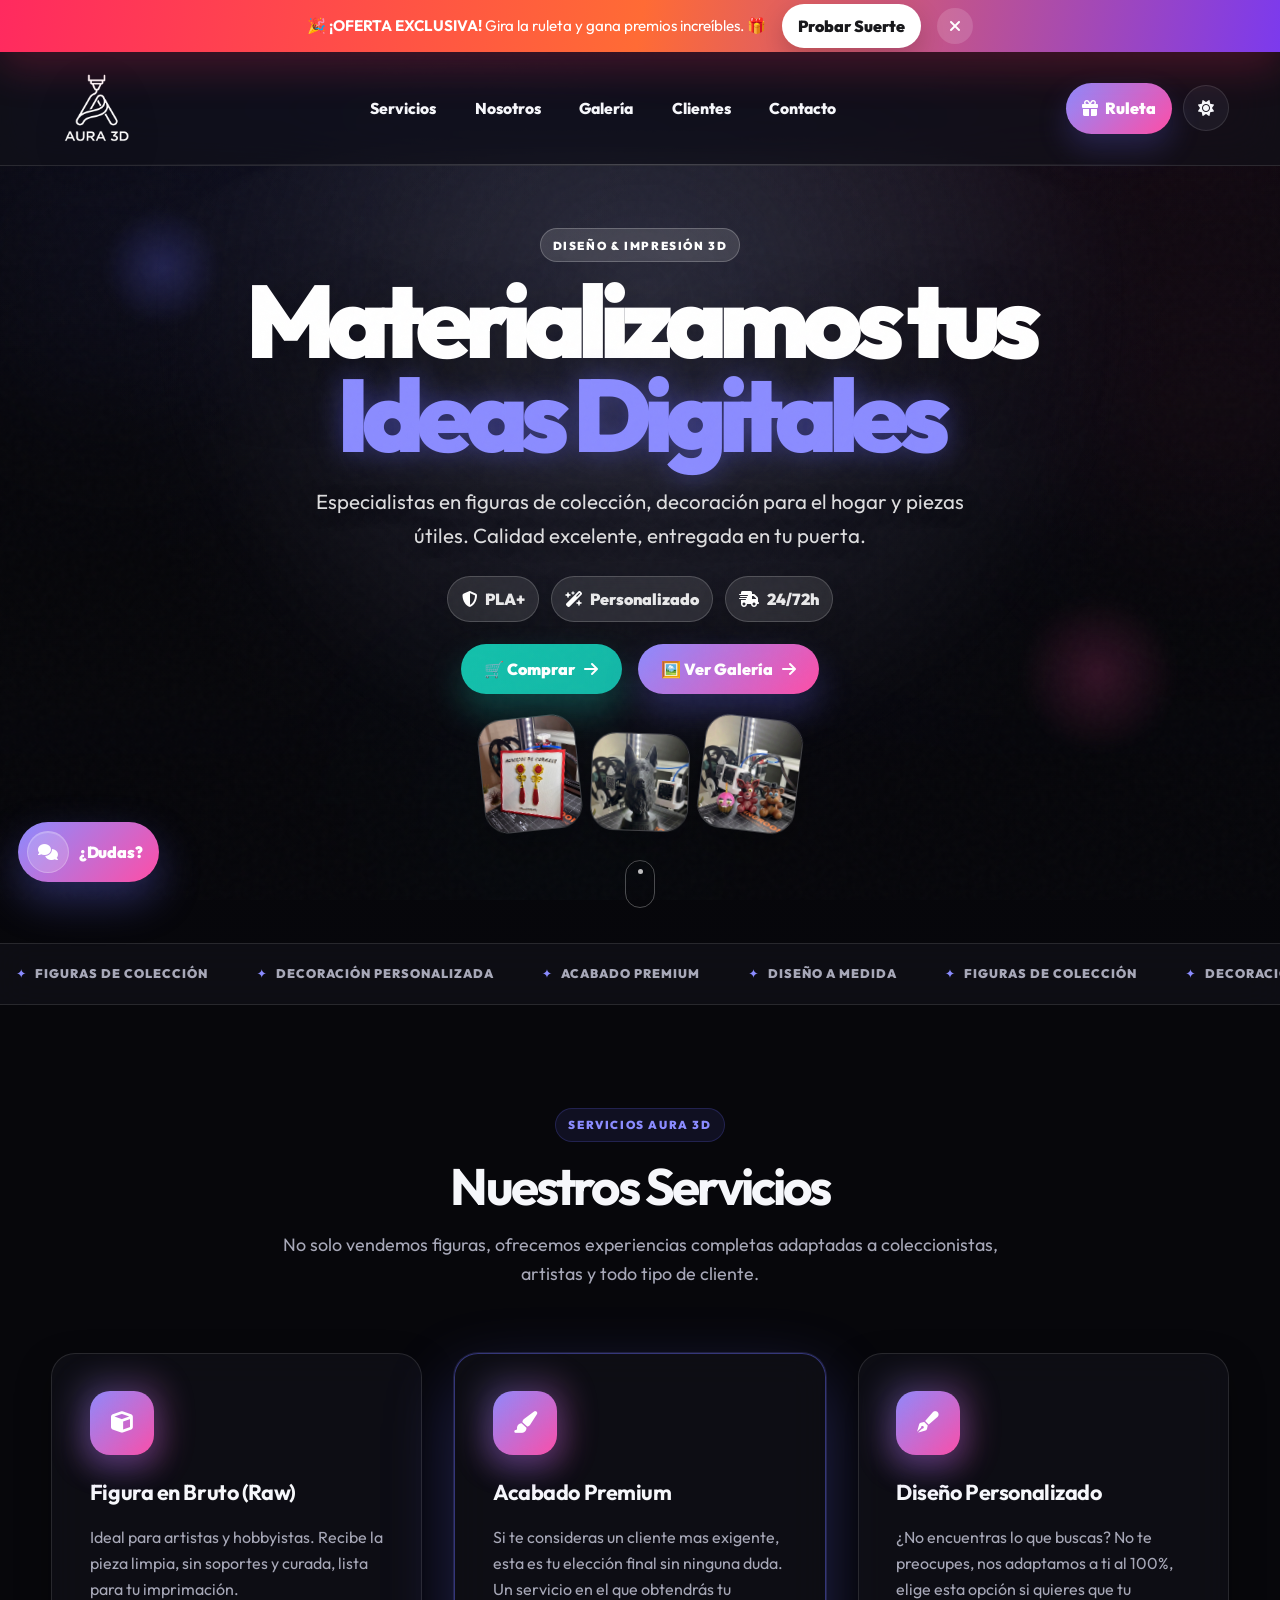
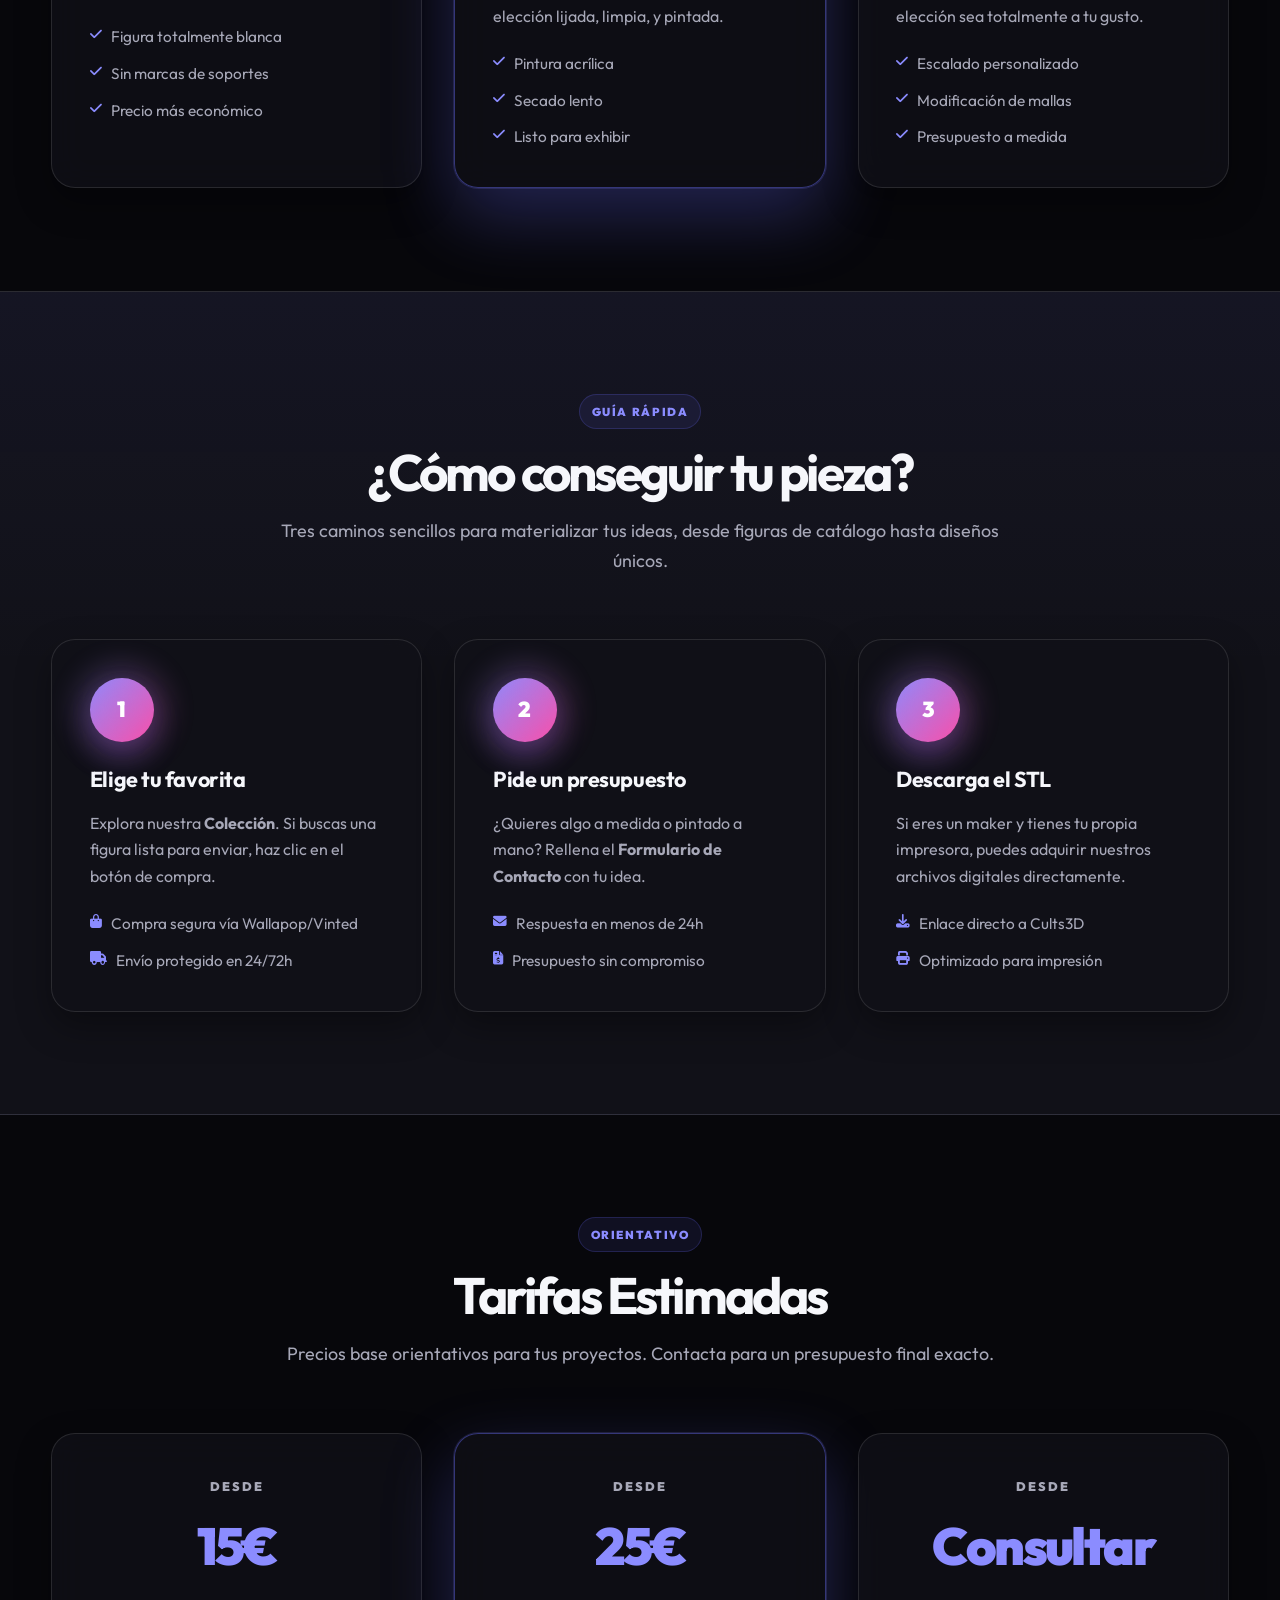
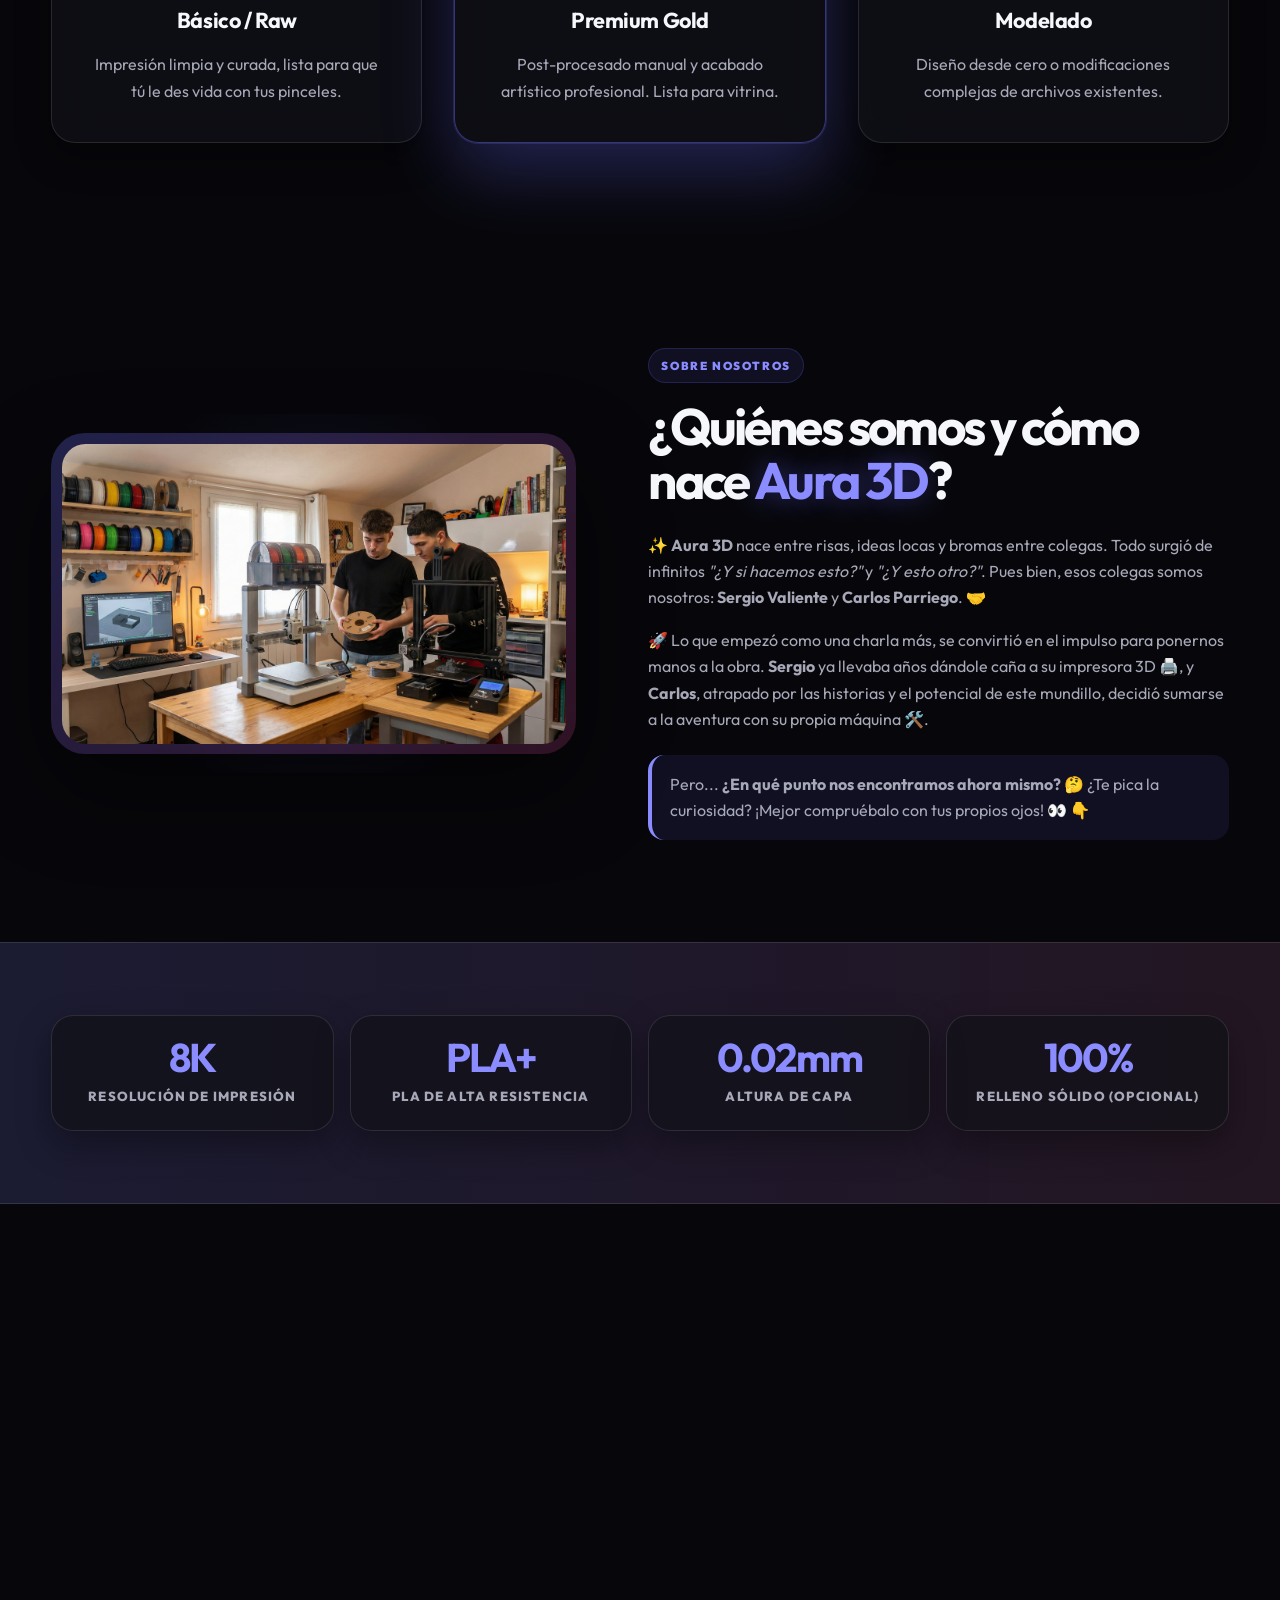
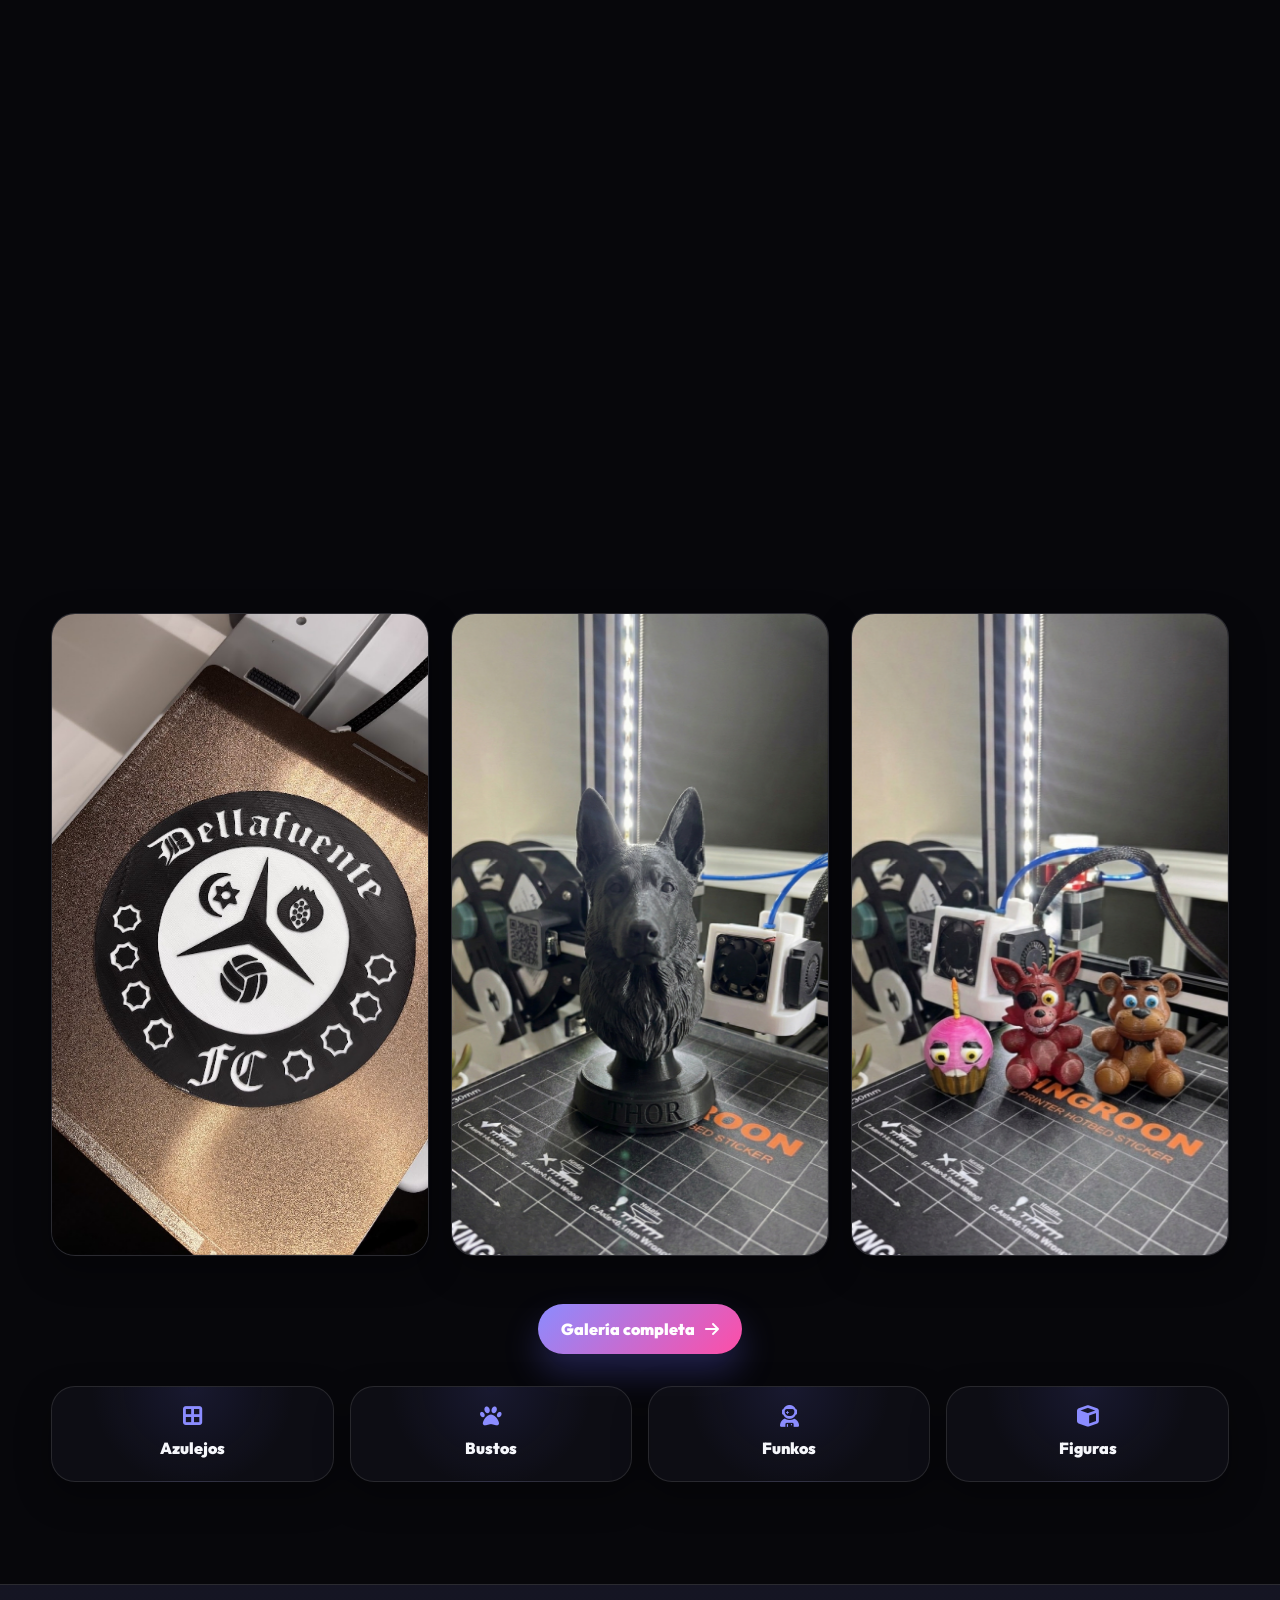
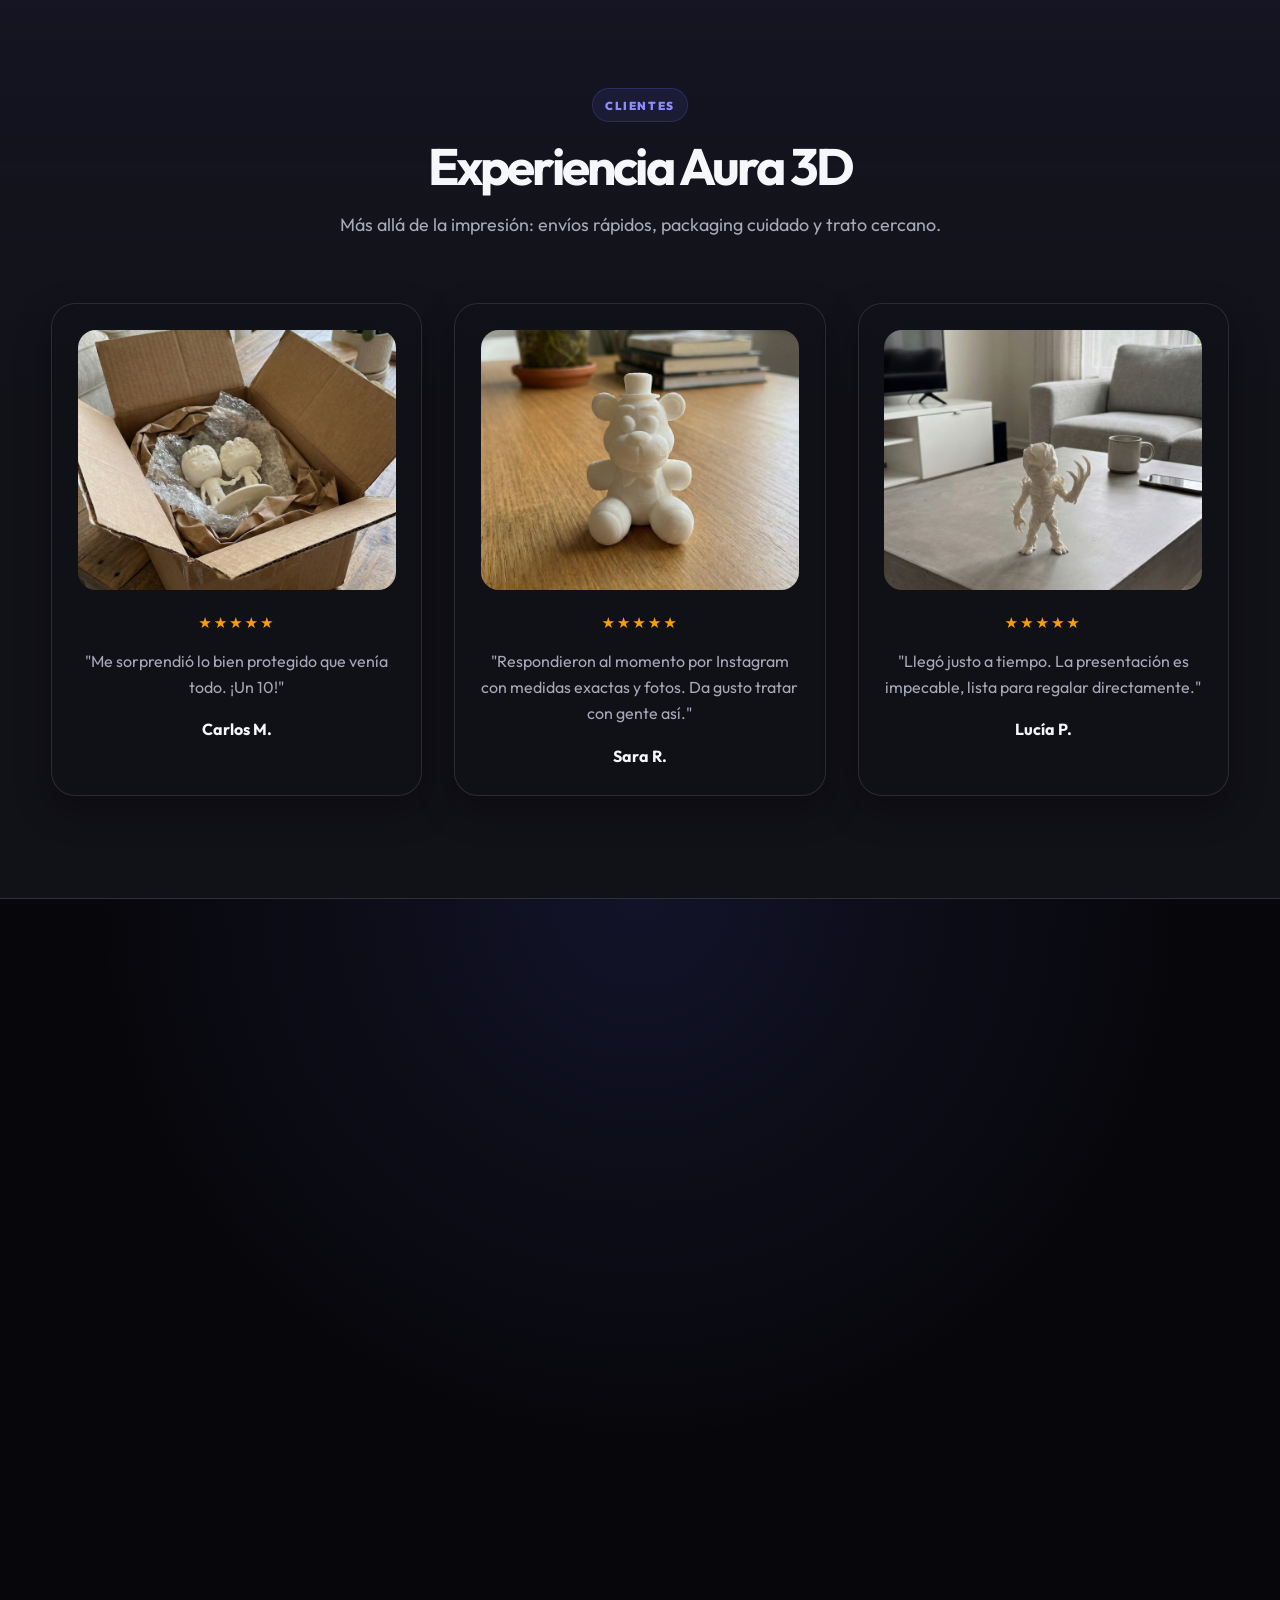
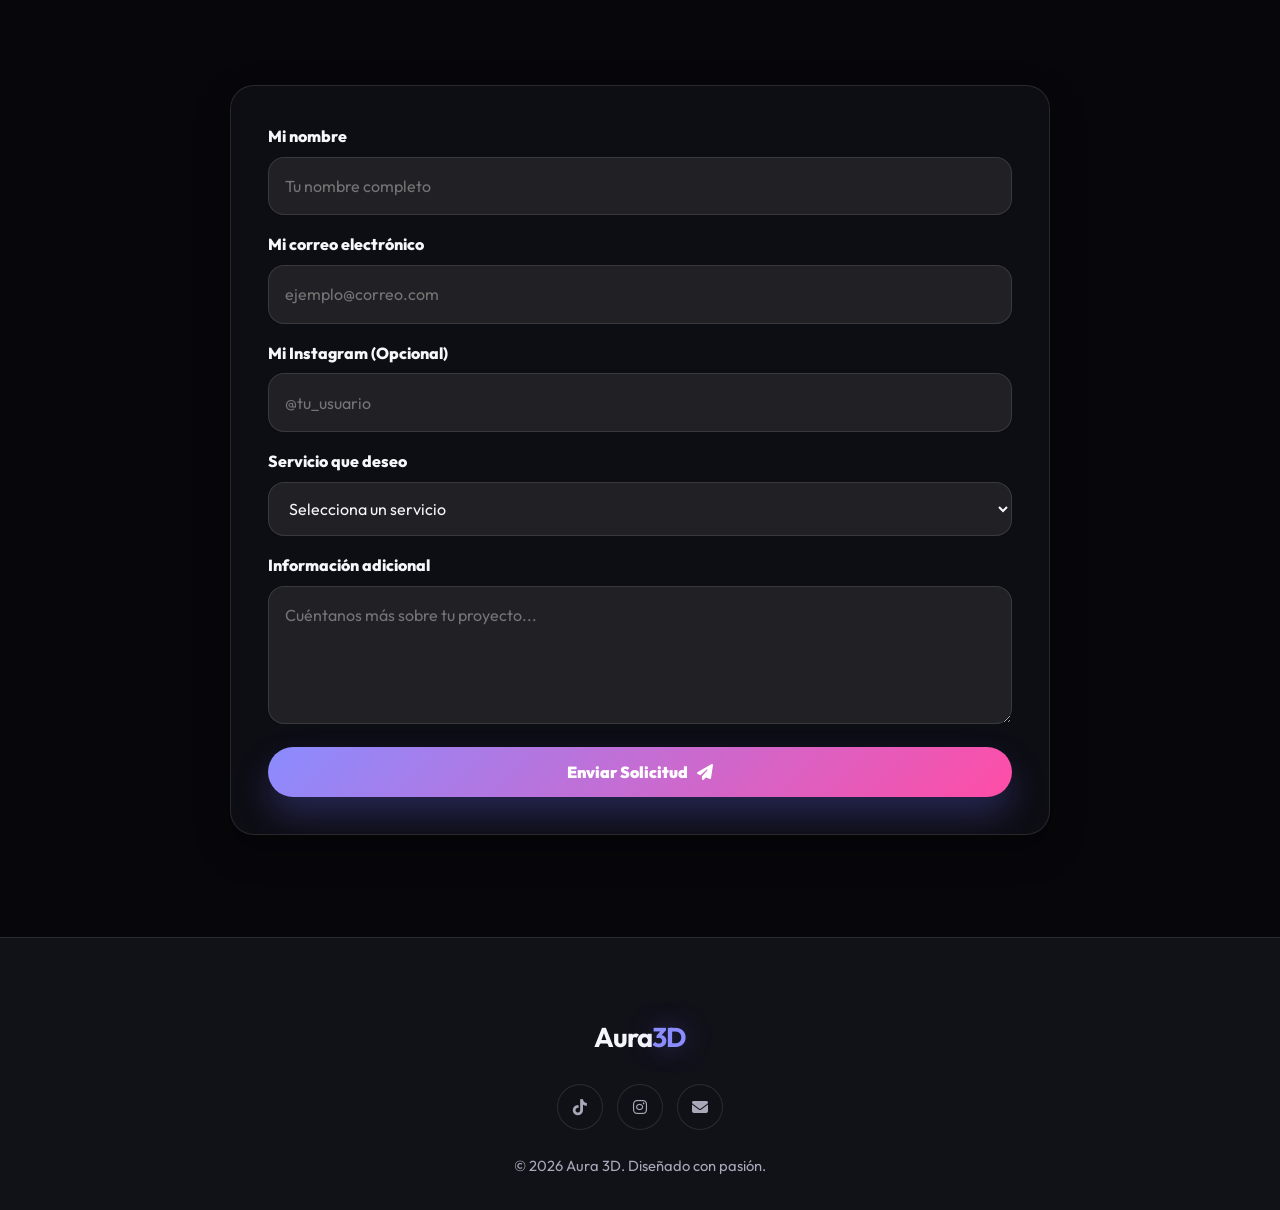
==== commit cd7837c6: "Add files via upload" ====
--- a/index.html
+++ b/index.html
@@ -1,645 +1,875 @@
 <!doctype html>
 <html lang="es">
-
-<head>
-  <meta charset="UTF-8" />
-  <meta name="viewport" content="width=device-width, initial-scale=1.0" />
-  <title>Aura 3D ✨ | Estudio de Impresión y Diseño</title>
-  <meta name="description"
-    content="Aura 3D - Estudio de diseño e impresión 3D. Materializamos tus ideas digitales. Figuras personalizadas, decoración y piezas útiles con la mejor calidad." />
-  <meta name="theme-color" content="#09090b" />
-  <link rel="preconnect" href="https://fonts.googleapis.com" />
-  <link rel="preconnect" href="https://fonts.gstatic.com" crossorigin />
-  <link href="https://fonts.googleapis.com/css2?family=Outfit:wght@300;400;600;700;800;900&display=swap"
-    rel="stylesheet" />
-  <link rel="stylesheet" href="https://cdnjs.cloudflare.com/ajax/libs/font-awesome/6.4.0/css/all.min.css" />
-  <link rel="stylesheet" href="style.css" />
-  <link rel="icon" type="image/png" href="assets/images/iconos/logo_png_blanco.png" />
-  <script type="module" src="main.js"></script>
-</head>
-
-<body class="home-page-body">
-  <div class="aura-backdrop" aria-hidden="true">
-    <span class="aura-orb aura-orb-a"></span>
-    <span class="aura-orb aura-orb-b"></span>
-    <span class="aura-orb aura-orb-c"></span>
-  </div>
-  <div class="site-noise" aria-hidden="true"></div>
-
-  <div id="promo-banner" class="promo-banner" role="region" aria-label="Promoción ruleta Aura 3D">
-    <div class="promo-sheen" aria-hidden="true"></div>
-    <div class="container promo-content">
-      <span>
-        🎉 <strong>¡OFERTA EXCLUSIVA!</strong> Gira la ruleta y gana premios
-        increíbles. 🎁
-      </span>
-      <a href="ruleta.html" class="btn-promo-small">Probar Suerte</a>
-      <button id="close-banner" class="close-promo" type="button" aria-label="Cerrar promoción">
-        <i class="fas fa-times"></i>
-      </button>
+  <head>
+    <meta charset="UTF-8" />
+    <meta name="viewport" content="width=device-width, initial-scale=1.0" />
+    <title>Aura 3D ✨ | Estudio de Impresión y Diseño</title>
+    <meta
+      name="description"
+      content="Aura 3D - Estudio de diseño e impresión 3D. Materializamos tus ideas digitales. Figuras personalizadas, decoración y piezas útiles con la mejor calidad."
+    />
+    <meta name="theme-color" content="#09090b" />
+    <link rel="preconnect" href="https://fonts.googleapis.com" />
+    <link rel="preconnect" href="https://fonts.gstatic.com" crossorigin />
+    <link
+      href="https://fonts.googleapis.com/css2?family=Outfit:wght@300;400;600;700;800;900&display=swap"
+      rel="stylesheet"
+    />
+    <link
+      rel="stylesheet"
+      href="https://cdnjs.cloudflare.com/ajax/libs/font-awesome/6.4.0/css/all.min.css"
+    />
+    <link rel="stylesheet" href="style.css" />
+    <link
+      rel="icon"
+      type="image/png"
+      href="assets/images/iconos/logo_png_blanco.png"
+    />
+    <script type="module" src="main.js"></script>
+  </head>
+
+  <body class="home-page-body">
+    <div class="aura-backdrop" aria-hidden="true">
+      <span class="aura-orb aura-orb-a"></span>
+      <span class="aura-orb aura-orb-b"></span>
+      <span class="aura-orb aura-orb-c"></span>
     </div>
-  </div>
-
-  <nav class="navbar" aria-label="Navegación principal">
-    <div class="container nav-content">
-      <div class="logo">
-        <a href="#" aria-label="Aura 3D inicio">
-          <img src="assets/images/iconos/logo_png_blanco.png"
-            alt="Logotipo oficial de Aura 3D estudio de diseño e impresión" class="logo-img" />
+    <div class="site-noise" aria-hidden="true"></div>
+
+    <div
+      id="promo-banner"
+      class="promo-banner"
+      role="region"
+      aria-label="Promoción ruleta Aura 3D"
+    >
+      <div class="promo-sheen" aria-hidden="true"></div>
+      <div class="container promo-content">
+        <span>
+          🎉 <strong>¡OFERTA EXCLUSIVA!</strong> Gira la ruleta y gana premios
+          increíbles. 🎁
+        </span>
+        <a href="ruleta.html" class="btn-promo-small">Probar Suerte</a>
+        <button
+          id="close-banner"
+          class="close-promo"
+          type="button"
+          aria-label="Cerrar promoción"
+        >
+          <i class="fas fa-times"></i>
+        </button>
+      </div>
+    </div>
+
+    <nav class="navbar" aria-label="Navegación principal">
+      <div class="container nav-content">
+        <div class="logo">
+          <a href="#" aria-label="Aura 3D inicio">
+            <img
+              src="assets/images/iconos/logo_png_blanco.png"
+              alt="Logotipo oficial de Aura 3D estudio de diseño e impresión"
+              class="logo-img"
+            />
+          </a>
+        </div>
+
+        <ul class="nav-links" id="nav-links">
+          <li><a href="#servicios">Servicios</a></li>
+          <li><a href="#nosotros">Nosotros</a></li>
+          <li><a href="#galeria">Galería</a></li>
+          <li><a href="#experiencia">Clientes</a></li>
+          <li><a href="#contacto">Contacto</a></li>
+        </ul>
+
+        <div class="nav-actions">
+          <a href="ruleta.html" class="nav-cta nav-cta-desktop"
+            ><i class="fas fa-gift"></i><span>Ruleta</span></a
+          >
+          <button
+            class="theme-toggle"
+            id="theme-toggle"
+            type="button"
+            aria-label="Cambiar tema"
+          >
+            <i class="fas fa-moon"></i>
+          </button>
+          <button
+            class="hamburger"
+            id="hamburger"
+            type="button"
+            aria-label="Abrir menú"
+          >
+            <i class="fas fa-bars"></i>
+          </button>
+        </div>
+      </div>
+    </nav>
+
+    <header class="hero">
+      <picture class="hero-picture">
+        <source
+          media="(max-width: 780px)"
+          srcset="assets/images/3daura_sergio_carlos_2.png"
+        />
+        <img
+          src="assets/images/3daura_sergio_carlos.png"
+          alt="Sergio Valiente y Carlos Parriego"
+          class="image-background"
+        />
+      </picture>
+      <div class="hero-overlay" aria-hidden="true"></div>
+      <div class="hero-orb hero-orb-one" aria-hidden="true"></div>
+      <div class="hero-orb hero-orb-two" aria-hidden="true"></div>
+
+      <div class="container hero-content">
+        <span class="tag fade-in">Diseño & Impresión 3D</span>
+        <h1 class="fade-in">
+          Materializamos tus <br /><span class="highlight"
+            >Ideas Digitales</span
+          >
+        </h1>
+        <p class="fade-in">
+          Especialistas en figuras de colección, decoración para el hogar y
+          piezas útiles. Calidad excelente, entregada en tu puerta.
+        </p>
+        <div class="hero-badges fade-in" aria-label="Puntos fuertes de Aura 3D">
+          <span><i class="fas fa-shield-halved"></i> PLA+</span>
+          <span><i class="fas fa-wand-magic-sparkles"></i> Personalizado</span>
+          <span><i class="fas fa-truck-fast"></i> 24/72h</span>
+        </div>
+        <div class="hero-actions fade-in">
+          <a
+            href="https://www.wallapop.com/user/3da-476018086?_pid=wi&_uid=476018086"
+            class="btn-secondary"
+            target="_blank"
+            rel="noopener noreferrer"
+            >🛒 Comprar <i class="fas fa-arrow-right"></i
+          ></a>
+          <a href="#galeria" class="btn-primary">
+            🖼️ Ver Galería <i class="fas fa-arrow-right"></i>
+          </a>
+        </div>
+        <div
+          class="hero-product-strip fade-in"
+          aria-label="Vista previa de piezas Aura 3D"
+        >
+          <img
+            src="assets/images/azulejos/corales/corales_1.jpg"
+            alt="Azulejo Corales"
+            loading="lazy"
+          />
+          <img
+            src="assets/images/bustos_mascotas/busto_1.png"
+            alt="Busto personalizado de mascota"
+            loading="lazy"
+          />
+          <img
+            src="assets/images/fnaf/fnaf_1.png"
+            alt="Figura FNAF impresa en 3D"
+            loading="lazy"
+          />
+        </div>
+      </div>
+
+      <a class="scroll-cue" href="#servicios" aria-label="Bajar a servicios">
+        <span></span>
+      </a>
+    </header>
+
+    <section class="brand-marquee" aria-label="Especialidades Aura 3D">
+      <div class="marquee-track">
+        <span>Figuras de colección</span><span>Decoración personalizada</span
+        ><span>Acabado premium</span><span>Diseño a medida</span>
+        <span>Figuras de colección</span><span>Decoración personalizada</span
+        ><span>Acabado premium</span><span>Diseño a medida</span>
+      </div>
+    </section>
+
+    <section id="servicios" class="section-shell">
+      <div class="container">
+        <div class="section-header fade-in">
+          <span class="tag">Servicios Aura 3D</span>
+          <h2>Nuestros Servicios</h2>
+          <p>
+            No solo vendemos figuras, ofrecemos experiencias completas adaptadas
+            a coleccionistas, artistas y todo tipo de cliente.
+          </p>
+        </div>
+
+        <div class="grid-3">
+          <article class="service-card fade-in">
+            <div class="service-icon"><i class="fas fa-cube"></i></div>
+            <h3>Figura en Bruto (Raw)</h3>
+            <p>
+              Ideal para artistas y hobbyistas. Recibe la pieza limpia, sin
+              soportes y curada, lista para tu imprimación.
+            </p>
+            <ul class="service-features">
+              <li><i class="fas fa-check"></i> Figura totalmente blanca</li>
+              <li><i class="fas fa-check"></i> Sin marcas de soportes</li>
+              <li><i class="fas fa-check"></i> Precio más económico</li>
+            </ul>
+          </article>
+
+          <article class="service-card featured-card fade-in">
+            <div class="service-icon"><i class="fas fa-paint-brush"></i></div>
+            <h3>Acabado Premium</h3>
+            <p>
+              Si te consideras un cliente mas exigente, esta es tu elección
+              final sin ninguna duda. Un servicio en el que obtendrás tu
+              elección lijada, limpia, y pintada.
+            </p>
+            <ul class="service-features">
+              <li><i class="fas fa-check"></i> Pintura acrílica</li>
+              <li><i class="fas fa-check"></i> Secado lento</li>
+              <li><i class="fas fa-check"></i> Listo para exhibir</li>
+            </ul>
+          </article>
+
+          <article class="service-card fade-in">
+            <div class="service-icon"><i class="fas fa-pen-fancy"></i></div>
+            <h3>Diseño Personalizado</h3>
+            <p>
+              ¿No encuentras lo que buscas? No te preocupes, nos adaptamos a ti
+              al 100%, elige esta opción si quieres que tu elección sea
+              totalmente a tu gusto.
+            </p>
+            <ul class="service-features">
+              <li><i class="fas fa-check"></i> Escalado personalizado</li>
+              <li><i class="fas fa-check"></i> Modificación de mallas</li>
+              <li><i class="fas fa-check"></i> Presupuesto a medida</li>
+            </ul>
+          </article>
+        </div>
+      </div>
+    </section>
+
+    <section id="como-comprar" class="section-shell section-muted">
+      <div class="container">
+        <div class="section-header fade-in">
+          <span class="tag">Guía Rápida</span>
+          <h2>¿Cómo conseguir tu pieza?</h2>
+          <p>
+            Tres caminos sencillos para materializar tus ideas, desde figuras de
+            catálogo hasta diseños únicos.
+          </p>
+        </div>
+
+        <div class="grid-3 process-grid">
+          <article class="service-card process-card fade-in">
+            <div class="service-icon">1</div>
+            <h3>Elige tu favorita</h3>
+            <p>
+              Explora nuestra <strong>Colección</strong>. Si buscas una figura
+              lista para enviar, haz clic en el botón de compra.
+            </p>
+            <ul class="service-features">
+              <li>
+                <i class="fas fa-shopping-bag"></i> Compra segura vía
+                Wallapop/Vinted
+              </li>
+              <li><i class="fas fa-truck"></i> Envío protegido en 24/72h</li>
+            </ul>
+          </article>
+
+          <article class="service-card process-card fade-in">
+            <div class="service-icon">2</div>
+            <h3>Pide un presupuesto</h3>
+            <p>
+              ¿Quieres algo a medida o pintado a mano? Rellena el
+              <strong>Formulario de Contacto</strong> con tu idea.
+            </p>
+            <ul class="service-features">
+              <li><i class="fas fa-envelope"></i> Respuesta en menos de 24h</li>
+              <li>
+                <i class="fas fa-file-invoice-dollar"></i> Presupuesto sin
+                compromiso
+              </li>
+            </ul>
+          </article>
+
+          <article class="service-card process-card fade-in">
+            <div class="service-icon">3</div>
+            <h3>Descarga el STL</h3>
+            <p>
+              Si eres un maker y tienes tu propia impresora, puedes adquirir
+              nuestros archivos digitales directamente.
+            </p>
+            <ul class="service-features">
+              <li><i class="fas fa-download"></i> Enlace directo a Cults3D</li>
+              <li><i class="fas fa-print"></i> Optimizado para impresión</li>
+            </ul>
+          </article>
+        </div>
+      </div>
+    </section>
+
+    <section id="tarifas" class="section-shell">
+      <div class="container">
+        <div class="section-header fade-in">
+          <span class="tag">Orientativo</span>
+          <h2 class="h2_header">Tarifas Estimadas</h2>
+          <p>
+            Precios base orientativos para tus proyectos. Contacta para un
+            presupuesto final exacto.
+          </p>
+        </div>
+        <div class="grid-3 price-grid">
+          <article class="price-card fade-in">
+            <div class="price-header">
+              <span>Desde</span>
+              <div class="amount">15€</div>
+            </div>
+            <div class="price-body">
+              <h3>Básico / Raw</h3>
+              <p>
+                Impresión limpia y curada, lista para que tú le des vida con tus
+                pinceles.
+              </p>
+            </div>
+          </article>
+          <article class="price-card highlight-card fade-in">
+            <div class="price-header">
+              <span>Desde</span>
+              <div class="amount">25€</div>
+            </div>
+            <div class="price-body">
+              <h3>Premium Gold</h3>
+              <p>
+                Post-procesado manual y acabado artístico profesional. Lista
+                para vitrina.
+              </p>
+            </div>
+          </article>
+          <article class="price-card fade-in">
+            <div class="price-header">
+              <span>Desde</span>
+              <div class="amount">Consultar</div>
+            </div>
+            <div class="price-body">
+              <h3>Modelado</h3>
+              <p>
+                Diseño desde cero o modificaciones complejas de archivos
+                existentes.
+              </p>
+            </div>
+          </article>
+        </div>
+      </div>
+    </section>
+
+    <section id="nosotros" class="section-shell">
+      <div class="container">
+        <div class="about-grid fade-in">
+          <div class="about-image image-frame">
+            <img
+              src="assets/images/equipo.png"
+              alt="Equipo fundadores de Aura 3D"
+            />
+          </div>
+          <div class="sobre-nosotros">
+            <div class="section-header align-left">
+              <span class="tag">Sobre nosotros</span>
+              <h2>
+                ¿Quiénes somos y cómo nace
+                <span class="highlight">Aura 3D</span>?
+              </h2>
+            </div>
+            <p>
+              ✨ <strong>Aura 3D</strong> nace entre risas, ideas locas y bromas
+              entre colegas. Todo surgió de infinitos
+              <em>"¿Y si hacemos esto?"</em> y <em>"¿Y esto otro?"</em>. Pues
+              bien, esos colegas somos nosotros:
+              <strong>Sergio Valiente</strong> y
+              <strong>Carlos Parriego</strong>. 🤝
+            </p>
+            <p>
+              🚀 Lo que empezó como una charla más, se convirtió en el impulso
+              para ponernos manos a la obra. <strong>Sergio</strong> ya llevaba
+              años dándole caña a su impresora 3D 🖨️, y <strong>Carlos</strong>,
+              atrapado por las historias y el potencial de este mundillo,
+              decidió sumarse a la aventura con su propia máquina 🛠️.
+            </p>
+            <div class="call-to-action">
+              <p>
+                Pero...
+                <strong>¿En qué punto nos encontramos ahora mismo?</strong> 🤔
+                ¿Te pica la curiosidad? ¡Mejor compruébalo con tus propios ojos!
+                👀 👇
+              </p>
+            </div>
+          </div>
+        </div>
+      </div>
+    </section>
+
+    <section id="specs" class="tech-specs">
+      <div class="container">
+        <div class="spec-grid fade-in">
+          <div class="spec-item">
+            <h4>8K</h4>
+            <p>Resolución de Impresión</p>
+          </div>
+          <div class="spec-item">
+            <h4>PLA+</h4>
+            <p>PLA de Alta Resistencia</p>
+          </div>
+          <div class="spec-item">
+            <h4>0.02mm</h4>
+            <p>Altura de Capa</p>
+          </div>
+          <div class="spec-item">
+            <h4>100%</h4>
+            <p>Relleno Sólido (Opcional)</p>
+          </div>
+        </div>
+      </div>
+    </section>
+
+    <section id="galeria" class="section-shell">
+      <div class="container">
+        <div class="section-header fade-in">
+          <span class="tag">Colección</span>
+          <h2>Galería de Imágenes</h2>
+          <p>Una selección de nuestras piezas más populares.</p>
+        </div>
+        <div class="home-gallery grid">
+          <figure class="gallery-card fade-in">
+            <img
+              src="assets/images/azulejos/corales/corales_1.jpg"
+              alt="Azulejo personalizado Corales"
+              title=""
+              loading="lazy"
+            />
+            <figcaption>
+              <span>Vista rápida</span
+              ><strong>Azulejo personalizado Corales</strong>
+            </figcaption>
+          </figure>
+          <figure class="gallery-card fade-in">
+            <img
+              src="assets/images/bustos_mascotas/busto_1.png"
+              alt="Busto personalizado de mascota"
+              title=""
+              loading="lazy"
+            />
+            <figcaption>
+              <span>Vista rápida</span
+              ><strong>Busto personalizado de mascota</strong>
+            </figcaption>
+          </figure>
+          <figure class="gallery-card fade-in">
+            <img
+              src="assets/images/fnaf/fnaf_1.png"
+              alt="Figura FNAF impresa en 3D"
+              title=""
+              loading="lazy"
+            />
+            <figcaption>
+              <span>Vista rápida</span
+              ><strong>Figura FNAF impresa en 3D</strong>
+            </figcaption>
+          </figure>
+          <figure class="gallery-card fade-in">
+            <img
+              src="assets/images/azulejos/casa_dellafuente.jpg"
+              alt="Azulejo Casa Dellafuente"
+              title=""
+              loading="lazy"
+            />
+            <figcaption>
+              <span>Vista rápida</span><strong>Azulejo Casa Dellafuente</strong>
+            </figcaption>
+          </figure>
+          <figure class="gallery-card fade-in">
+            <img
+              src="assets/images/azulejos/portate_bien.jpg"
+              alt="Azulejo Pórtate bien"
+              title=""
+              loading="lazy"
+            />
+            <figcaption>
+              <span>Vista rápida</span><strong>Azulejo Pórtate bien</strong>
+            </figcaption>
+          </figure>
+          <figure class="gallery-card fade-in">
+            <img
+              src="assets/images/azulejos/dellafuente_logo.jpg"
+              alt="Azulejo logo Dellafuente"
+              title=""
+              loading="lazy"
+            />
+            <figcaption>
+              <span>Vista rápida</span><strong>Azulejo logo Dellafuente</strong>
+            </figcaption>
+          </figure>
+        </div>
+      </div>
+      <div class="fade-in section-footer">
+        <a href="galeria.html" class="btn-catalogo">
+          Galería completa <i class="fas fa-arrow-right"></i>
         </a>
       </div>
-
-      <ul class="nav-links" id="nav-links">
-        <li><a href="#servicios">Servicios</a></li>
-        <li><a href="#nosotros">Nosotros</a></li>
-        <li><a href="#galeria">Galería</a></li>
-        <li><a href="#experiencia">Clientes</a></li>
-        <li><a href="#contacto">Contacto</a></li>
-      </ul>
-
-      <div class="nav-actions">
-        <a href="ruleta.html" class="nav-cta nav-cta-desktop"><i class="fas fa-gift"></i><span>Ruleta</span></a>
-        <button class="theme-toggle" id="theme-toggle" type="button" aria-label="Cambiar tema">
-          <i class="fas fa-moon"></i>
+      <div
+        class="container category-showcase fade-in"
+        aria-label="Accesos rápidos al catálogo"
+      >
+        <a href="galeria.html#azulejos" class="category-tile"
+          ><i class="fas fa-border-all"></i><span>Azulejos</span></a
+        >
+        <a href="galeria.html#bustos" class="category-tile"
+          ><i class="fas fa-paw"></i><span>Bustos</span></a
+        >
+        <a href="galeria.html#funkos" class="category-tile"
+          ><i class="fas fa-user-astronaut"></i><span>Funkos</span></a
+        >
+        <a href="galeria.html#decoracion" class="category-tile"
+          ><i class="fas fa-couch"></i><span>Decoración</span></a
+        >
+      </div>
+    </section>
+
+    <section id="experiencia" class="section-shell section-muted">
+      <div class="container">
+        <div class="section-header fade-in">
+          <span class="tag">Clientes</span>
+          <h2>Experiencia Aura 3D</h2>
+          <p>
+            Más allá de la impresión: envíos rápidos, packaging cuidado y trato
+            cercano.
+          </p>
+        </div>
+        <div class="grid-3">
+          <article class="review-card square-style fade-in">
+            <div class="review-image-square">
+              <div class="placeholder-img">
+                <img src="assets/images/reseñas/reseña_2.png" alt="Caja" />
+              </div>
+            </div>
+            <div class="stars">★★★★★</div>
+            <p>"Me sorprendió lo bien protegido que venía todo. ¡Un 10!"</p>
+            <h4>Carlos M.</h4>
+          </article>
+          <article class="review-card square-style fade-in">
+            <div class="review-image-square">
+              <div class="placeholder-img">
+                <img src="assets/images/reseñas/reseña_1.png" alt="Oso" />
+              </div>
+            </div>
+            <div class="stars">★★★★★</div>
+            <p>
+              "Respondieron al momento por Instagram con medidas exactas y
+              fotos. Da gusto tratar con gente así."
+            </p>
+            <h4>Sara R.</h4>
+          </article>
+          <article class="review-card square-style fade-in">
+            <div class="review-image-square">
+              <div class="placeholder-img">
+                <img src="assets/images/reseñas/reseña_3.png" alt="Vecna" />
+              </div>
+            </div>
+            <div class="stars">★★★★★</div>
+            <p>
+              "Llegó justo a tiempo. La presentación es impecable, lista para
+              regalar directamente."
+            </p>
+            <h4>Lucía P.</h4>
+          </article>
+        </div>
+      </div>
+    </section>
+
+    <section id="contacto" class="section-shell contact-section">
+      <div class="container narrow">
+        <div class="section-header fade-in">
+          <span class="tag">Contacto</span>
+          <h2>Presupuesto Personalizado</h2>
+          <p>Cuéntanos tu idea y nos pondremos en contacto contigo.</p>
+        </div>
+        <div class="contact-links-block fade-in">
+          <div class="contact-links-heading">
+            <span class="tag">Redes & Marketplaces</span>
+            <h3>O encuéntranos directamente en:</h3>
+            <p>
+              Elige tu canal favorito para seguir nuestras novedades, comprar en
+              nuestras plataformas o escribirnos directamente.
+            </p>
+          </div>
+
+          <div
+            class="contact-links-grid"
+            aria-label="Enlaces directos de Aura 3D"
+          >
+            <a
+              class="social-link-card tiktok"
+              href="https://www.tiktok.com/@3daura"
+              target="_blank"
+              rel="noopener noreferrer"
+              aria-label="Abrir TikTok de Aura 3D"
+            >
+              <span class="social-link-icon"
+                ><i class="fab fa-tiktok"></i
+              ></span>
+              <span class="social-link-copy">
+                <strong>TikTok</strong>
+                <small>@3daura</small>
+              </span>
+              <span class="social-link-arrow"
+                ><i class="fas fa-arrow-up-right-from-square"></i
+              ></span>
+            </a>
+
+            <a
+              class="social-link-card instagram"
+              href="https://www.instagram.com/3daura_/"
+              target="_blank"
+              rel="noopener noreferrer"
+              aria-label="Abrir Instagram de Aura 3D"
+            >
+              <span class="social-link-icon"
+                ><i class="fab fa-instagram"></i
+              ></span>
+              <span class="social-link-copy">
+                <strong>Instagram</strong>
+                <small>@3daura_</small>
+              </span>
+              <span class="social-link-arrow"
+                ><i class="fas fa-arrow-up-right-from-square"></i
+              ></span>
+            </a>
+
+            <a
+              class="social-link-card youtube"
+              href="https://www.youtube.com/@3dauraaa"
+              target="_blank"
+              rel="noopener noreferrer"
+              aria-label="Abrir YouTube de Aura 3D"
+            >
+              <span class="social-link-icon"
+                ><i class="fab fa-youtube"></i
+              ></span>
+              <span class="social-link-copy">
+                <strong>YouTube</strong>
+                <small>@3dauraaa</small>
+              </span>
+              <span class="social-link-arrow"
+                ><i class="fas fa-arrow-up-right-from-square"></i
+              ></span>
+            </a>
+
+            <a
+              class="social-link-card wallapop"
+              href="https://www.wallapop.com/user/3da-476018086?_pid=wi&_uid=476018086"
+              target="_blank"
+              rel="noopener noreferrer"
+              aria-label="Abrir perfil de Wallapop de Aura 3D"
+            >
+              <span class="social-link-icon"
+                ><span class="platform-mark platform-mark-wallapop"
+                  >w</span
+                ></span
+              >
+              <span class="social-link-copy">
+                <strong>Wallapop</strong>
+                <small>Tienda Aura 3D</small>
+              </span>
+              <span class="social-link-arrow"
+                ><i class="fas fa-arrow-up-right-from-square"></i
+              ></span>
+            </a>
+
+            <a
+              class="social-link-card cults"
+              href="https://cults3d.com/en/users/aura3d/3d-models"
+              target="_blank"
+              rel="noopener noreferrer"
+              aria-label="Abrir Cults3D de Aura 3D"
+            >
+              <span class="social-link-icon"><i class="fas fa-cube"></i></span>
+              <span class="social-link-copy">
+                <strong>Cults3D</strong>
+                <small>Aura3D_Studio</small>
+              </span>
+              <span class="social-link-arrow"
+                ><i class="fas fa-arrow-up-right-from-square"></i
+              ></span>
+            </a>
+
+            <a
+              class="social-link-card email"
+              href="mailto:3daurainfo@gmail.com"
+              aria-label="Enviar email a Aura 3D"
+            >
+              <span class="social-link-icon"
+                ><i class="fas fa-envelope"></i
+              ></span>
+              <span class="social-link-copy">
+                <strong>Email</strong>
+                <small>3daurainfo@gmail.com</small>
+              </span>
+              <span class="social-link-arrow"
+                ><i class="fas fa-paper-plane"></i
+              ></span>
+            </a>
+          </div>
+        </div>
+
+        <form
+          id="contact-form"
+          name="contacto_Aura3D"
+          method="POST"
+          class="fade-in contact-card"
+          data-netlify="true"
+          netlify-honeypot="bot-field"
+          netlify
+        >
+          <input type="hidden" name="form-name" value="contacto_Aura3D" />
+          <p class="hidden" style="display: none">
+            <label
+              >Don’t fill this out if you're human: <input name="bot-field"
+            /></label>
+          </p>
+          <div class="input-group">
+            <label for="nombre">Mi nombre</label>
+            <input
+              type="text"
+              id="nombre"
+              name="nombre"
+              required
+              placeholder="Tu nombre completo"
+            />
+          </div>
+          <div class="input-group">
+            <label for="email">Mi correo electrónico</label>
+            <input
+              type="email"
+              id="email"
+              name="email"
+              required
+              placeholder="ejemplo@correo.com"
+            />
+          </div>
+          <div class="input-group">
+            <label for="instagram">Mi Instagram (Opcional)</label>
+            <input
+              type="text"
+              id="instagram"
+              name="instagram"
+              placeholder="@tu_usuario"
+            />
+          </div>
+          <div class="input-group">
+            <label for="servicio">Servicio que deseo</label>
+            <select id="servicio" name="servicio" required>
+              <option value="" disabled selected>Selecciona un servicio</option>
+              <option value="Figura en Bruto">Figura en Bruto (Raw)</option>
+              <option value="Acabado Premium">Acabado Premium</option>
+              <option value="Diseño Personalizado">Diseño Personalizado</option>
+            </select>
+          </div>
+          <div class="input-group">
+            <label for="adicional">Información adicional</label>
+            <textarea
+              id="adicional"
+              name="adicional"
+              rows="4"
+              required
+              placeholder="Cuéntanos más sobre tu proyecto..."
+            ></textarea>
+          </div>
+          <button type="submit" class="btn-primary btn-full">
+            Enviar Solicitud <i class="fas fa-paper-plane"></i>
+          </button>
+        </form>
+      </div>
+    </section>
+    <footer>
+      <div class="container">
+        <h3>Aura<span class="highlight">3D</span></h3>
+        <div class="socials">
+          <a
+            href="https://www.tiktok.com/@3daura"
+            target="_blank"
+            rel="noopener noreferrer"
+            aria-label="TikTok Aura 3D"
+            title="TikTok"
+            ><i class="fab fa-tiktok"></i
+          ></a>
+          <a
+            href="https://www.instagram.com/3daura_/"
+            target="_blank"
+            rel="noopener noreferrer"
+            aria-label="Instagram Aura 3D"
+            title="Instagram"
+            ><i class="fab fa-instagram"></i
+          ></a>
+          <a
+            href="mailto:3daurainfo@gmail.com"
+            aria-label="Email Aura 3D"
+            title="Email"
+            ><i class="fas fa-envelope"></i
+          ></a>
+        </div>
+        <p class="footer-text">&copy; 2026 Aura 3D. Diseñado con pasión.</p>
+      </div>
+    </footer>
+
+    <button
+      id="scrollTopBtn"
+      title="Volver arriba"
+      type="button"
+      aria-label="Volver arriba"
+    >
+      <i class="fas fa-arrow-up"></i>
+    </button>
+
+    <div
+      id="form-success-toast"
+      class="toast-notification"
+      role="status"
+      aria-live="polite"
+    >
+      <div class="toast-content">
+        <i class="fas fa-check-circle"></i>
+        <div>
+          <h4>¡Recibido con éxito!</h4>
+          <p>Sergio o Carlos te contactarán pronto.</p>
+        </div>
+      </div>
+    </div>
+
+    <div id="promo-popup" class="modal-overlay" aria-hidden="true">
+      <div
+        class="modal-content promo-modal"
+        role="dialog"
+        aria-modal="true"
+        aria-labelledby="promo-title"
+      >
+        <button
+          id="close-popup"
+          class="modal-close"
+          type="button"
+          aria-label="Cerrar popup"
+        >
+          <i class="fas fa-times"></i>
         </button>
-        <button class="hamburger" id="hamburger" type="button" aria-label="Abrir menú">
-          <i class="fas fa-bars"></i>
-        </button>
+        <div class="modal-body">
+          <div class="modal-badge"><i class="fas fa-gift"></i></div>
+          <h2 id="promo-title">
+            ¡Llegó la <span class="highlight">Ruleta!</span>
+          </h2>
+          <p>
+            No dejes pasar la oportunidad de llevarte un premio exclusivo o un
+            descuento increíble para tu próxima pedido.
+          </p>
+          <a href="ruleta.html" class="btn-primary btn-full"
+            >¡Tirar la Ruleta!</a
+          >
+          <button id="remind-later" class="btn-ghost" type="button">
+            Recordármelo más tarde
+          </button>
+        </div>
       </div>
     </div>
-  </nav>
-
-  <header class="hero">
-    <picture class="hero-picture">
-      <source media="(max-width: 780px)" srcset="assets/images/3daura_sergio_carlos_2.png" />
-      <img src="assets/images/3daura_sergio_carlos.png" alt="Sergio Valiente y Carlos Parriego"
-        class="image-background" />
-    </picture>
-    <div class="hero-overlay" aria-hidden="true"></div>
-    <div class="hero-orb hero-orb-one" aria-hidden="true"></div>
-    <div class="hero-orb hero-orb-two" aria-hidden="true"></div>
-
-    <div class="container hero-content">
-      <span class="tag fade-in">Diseño & Impresión 3D</span>
-      <h1 class="fade-in">
-        Materializamos tus <br /><span class="highlight">Ideas Digitales</span>
-      </h1>
-      <p class="fade-in">
-        Especialistas en figuras de colección, decoración para el hogar y
-        piezas útiles. Calidad excelente, entregada en tu puerta.
-      </p>
-      <div class="hero-badges fade-in" aria-label="Puntos fuertes de Aura 3D">
-        <span><i class="fas fa-shield-halved"></i> PLA+</span>
-        <span><i class="fas fa-wand-magic-sparkles"></i> Personalizado</span>
-        <span><i class="fas fa-truck-fast"></i> 24/72h</span>
-      </div>
-      <div class="hero-actions fade-in">
-        <a href="https://www.wallapop.com/user/3da-476018086?_pid=wi&_uid=476018086" class="btn-secondary"
-          target="_blank" rel="noopener noreferrer">🛒 Comprar <i class="fas fa-arrow-right"></i></a>
-        <a href="#galeria" class="btn-primary">
-          🖼️ Ver Galería <i class="fas fa-arrow-right"></i>
-        </a>
-      </div>
-      <div class="hero-product-strip fade-in" aria-label="Vista previa de piezas Aura 3D">
-        <img src="assets/images/azulejos/corales/corales_1.jpg" alt="Azulejo Corales" loading="lazy" />
-        <img src="assets/images/bustos_mascotas/busto_1.png" alt="Busto personalizado de mascota" loading="lazy" />
-        <img src="assets/images/fnaf/fnaf_1.png" alt="Figura FNAF impresa en 3D" loading="lazy" />
-      </div>
-    </div>
-
-    <a class="scroll-cue" href="#servicios" aria-label="Bajar a servicios">
-      <span></span>
-    </a>
-  </header>
-
-  <section class="brand-marquee" aria-label="Especialidades Aura 3D">
-    <div class="marquee-track">
-      <span>Figuras de colección</span><span>Decoración personalizada</span><span>Acabado premium</span><span>Diseño a
-        medida</span>
-      <span>Figuras de colección</span><span>Decoración personalizada</span><span>Acabado premium</span><span>Diseño a
-        medida</span>
-    </div>
-  </section>
-
-  <section id="servicios" class="section-shell">
-    <div class="container">
-      <div class="section-header fade-in">
-        <span class="tag">Servicios Aura 3D</span>
-        <h2>Nuestros Servicios</h2>
-        <p>
-          No solo vendemos figuras, ofrecemos experiencias completas adaptadas
-          a coleccionistas, artistas y todo tipo de cliente.
-        </p>
-      </div>
-
-      <div class="grid-3">
-        <article class="service-card fade-in">
-          <div class="service-icon"><i class="fas fa-cube"></i></div>
-          <h3>Figura en Bruto (Raw)</h3>
-          <p>
-            Ideal para artistas y hobbyistas. Recibe la pieza limpia, sin
-            soportes y curada, lista para tu imprimación.
-          </p>
-          <ul class="service-features">
-            <li><i class="fas fa-check"></i> Figura totalmente blanca</li>
-            <li><i class="fas fa-check"></i> Sin marcas de soportes</li>
-            <li><i class="fas fa-check"></i> Precio más económico</li>
-          </ul>
-        </article>
-
-        <article class="service-card featured-card fade-in">
-          <div class="service-icon"><i class="fas fa-paint-brush"></i></div>
-          <h3>Acabado Premium</h3>
-          <p>
-            Si te consideras un cliente mas exigente, esta es tu elección
-            final sin ninguna duda. Un servicio en el que obtendrás tu
-            elección lijada, limpia, y pintada.
-          </p>
-          <ul class="service-features">
-            <li><i class="fas fa-check"></i> Pintura acrílica</li>
-            <li><i class="fas fa-check"></i> Secado lento</li>
-            <li><i class="fas fa-check"></i> Listo para exhibir</li>
-          </ul>
-        </article>
-
-        <article class="service-card fade-in">
-          <div class="service-icon"><i class="fas fa-pen-fancy"></i></div>
-          <h3>Diseño Personalizado</h3>
-          <p>
-            ¿No encuentras lo que buscas? No te preocupes, nos adaptamos a ti
-            al 100%, elige esta opción si quieres que tu elección sea
-            totalmente a tu gusto.
-          </p>
-          <ul class="service-features">
-            <li><i class="fas fa-check"></i> Escalado personalizado</li>
-            <li><i class="fas fa-check"></i> Modificación de mallas</li>
-            <li><i class="fas fa-check"></i> Presupuesto a medida</li>
-          </ul>
-        </article>
-      </div>
-    </div>
-  </section>
-
-  <section id="como-comprar" class="section-shell section-muted">
-    <div class="container">
-      <div class="section-header fade-in">
-        <span class="tag">Guía Rápida</span>
-        <h2>¿Cómo conseguir tu pieza?</h2>
-        <p>
-          Tres caminos sencillos para materializar tus ideas, desde figuras de
-          catálogo hasta diseños únicos.
-        </p>
-      </div>
-
-      <div class="grid-3 process-grid">
-        <article class="service-card process-card fade-in">
-          <div class="service-icon">1</div>
-          <h3>Elige tu favorita</h3>
-          <p>
-            Explora nuestra <strong>Colección</strong>. Si buscas una figura
-            lista para enviar, haz clic en el botón de compra.
-          </p>
-          <ul class="service-features">
-            <li>
-              <i class="fas fa-shopping-bag"></i> Compra segura vía
-              Wallapop/Vinted
-            </li>
-            <li><i class="fas fa-truck"></i> Envío protegido en 24/72h</li>
-          </ul>
-        </article>
-
-        <article class="service-card process-card fade-in">
-          <div class="service-icon">2</div>
-          <h3>Pide un presupuesto</h3>
-          <p>
-            ¿Quieres algo a medida o pintado a mano? Rellena el
-            <strong>Formulario de Contacto</strong> con tu idea.
-          </p>
-          <ul class="service-features">
-            <li><i class="fas fa-envelope"></i> Respuesta en menos de 24h</li>
-            <li>
-              <i class="fas fa-file-invoice-dollar"></i> Presupuesto sin
-              compromiso
-            </li>
-          </ul>
-        </article>
-
-        <article class="service-card process-card fade-in">
-          <div class="service-icon">3</div>
-          <h3>Descarga el STL</h3>
-          <p>
-            Si eres un maker y tienes tu propia impresora, puedes adquirir
-            nuestros archivos digitales directamente.
-          </p>
-          <ul class="service-features">
-            <li><i class="fas fa-download"></i> Enlace directo a Cults3D</li>
-            <li><i class="fas fa-print"></i> Optimizado para impresión</li>
-          </ul>
-        </article>
-      </div>
-    </div>
-  </section>
-
-  <section id="tarifas" class="section-shell">
-    <div class="container">
-      <div class="section-header fade-in">
-        <span class="tag">Orientativo</span>
-        <h2 class="h2_header">Tarifas Estimadas</h2>
-        <p>
-          Precios base orientativos para tus proyectos. Contacta para un
-          presupuesto final exacto.
-        </p>
-      </div>
-      <div class="grid-3 price-grid">
-        <article class="price-card fade-in">
-          <div class="price-header">
-            <span>Desde</span>
-            <div class="amount">15€</div>
-          </div>
-          <div class="price-body">
-            <h3>Básico / Raw</h3>
-            <p>
-              Impresión limpia y curada, lista para que tú le des vida con tus
-              pinceles.
-            </p>
-          </div>
-        </article>
-        <article class="price-card highlight-card fade-in">
-          <div class="price-header">
-            <span>Desde</span>
-            <div class="amount">25€</div>
-          </div>
-          <div class="price-body">
-            <h3>Premium Gold</h3>
-            <p>
-              Post-procesado manual y acabado artístico profesional. Lista
-              para vitrina.
-            </p>
-          </div>
-        </article>
-        <article class="price-card fade-in">
-          <div class="price-header">
-            <span>Desde</span>
-            <div class="amount">Consultar</div>
-          </div>
-          <div class="price-body">
-            <h3>Modelado</h3>
-            <p>
-              Diseño desde cero o modificaciones complejas de archivos
-              existentes.
-            </p>
-          </div>
-        </article>
-      </div>
-    </div>
-  </section>
-
-  <section id="nosotros" class="section-shell">
-    <div class="container">
-      <div class="about-grid fade-in">
-        <div class="about-image image-frame">
-          <img src="assets/images/equipo.png" alt="Equipo fundadores de Aura 3D" />
-        </div>
-        <div class="sobre-nosotros">
-          <div class="section-header align-left">
-            <span class="tag">Sobre nosotros</span>
-            <h2>
-              ¿Quiénes somos y cómo nace
-              <span class="highlight">Aura 3D</span>?
-            </h2>
-          </div>
-          <p>
-            ✨ <strong>Aura 3D</strong> nace entre risas, ideas locas y bromas
-            entre colegas. Todo surgió de infinitos
-            <em>"¿Y si hacemos esto?"</em> y <em>"¿Y esto otro?"</em>. Pues
-            bien, esos colegas somos nosotros:
-            <strong>Sergio Valiente</strong> y
-            <strong>Carlos Parriego</strong>. 🤝
-          </p>
-          <p>
-            🚀 Lo que empezó como una charla más, se convirtió en el impulso
-            para ponernos manos a la obra. <strong>Sergio</strong> ya llevaba
-            años dándole caña a su impresora 3D 🖨️, y <strong>Carlos</strong>,
-            atrapado por las historias y el potencial de este mundillo,
-            decidió sumarse a la aventura con su propia máquina 🛠️.
-          </p>
-          <div class="call-to-action">
-            <p>
-              Pero...
-              <strong>¿En qué punto nos encontramos ahora mismo?</strong> 🤔
-              ¿Te pica la curiosidad? ¡Mejor compruébalo con tus propios ojos!
-              👀 👇
-            </p>
-          </div>
-        </div>
-      </div>
-    </div>
-  </section>
-
-  <section id="specs" class="tech-specs">
-    <div class="container">
-      <div class="spec-grid fade-in">
-        <div class="spec-item">
-          <h4>8K</h4>
-          <p>Resolución de Impresión</p>
-        </div>
-        <div class="spec-item">
-          <h4>PLA+</h4>
-          <p>PLA de Alta Resistencia</p>
-        </div>
-        <div class="spec-item">
-          <h4>0.02mm</h4>
-          <p>Altura de Capa</p>
-        </div>
-        <div class="spec-item">
-          <h4>100%</h4>
-          <p>Relleno Sólido (Opcional)</p>
-        </div>
-      </div>
-    </div>
-  </section>
-
-  <section id="galeria" class="section-shell">
-    <div class="container">
-      <div class="section-header fade-in">
-        <span class="tag">Colección</span>
-        <h2>Galería de Imágenes</h2>
-        <p>Una selección de nuestras piezas más populares.</p>
-      </div>
-      <div class="home-gallery grid">
-        <figure class="gallery-card fade-in">
-          <img src="assets/images/azulejos/corales/corales_1.jpg" alt="Azulejo personalizado Corales" title=""
-            loading="lazy" />
-          <figcaption>
-            <span>Vista rápida</span><strong>Azulejo personalizado Corales</strong>
-          </figcaption>
-        </figure>
-        <figure class="gallery-card fade-in">
-          <img src="assets/images/bustos_mascotas/busto_1.png" alt="Busto personalizado de mascota" title=""
-            loading="lazy" />
-          <figcaption>
-            <span>Vista rápida</span><strong>Busto personalizado de mascota</strong>
-          </figcaption>
-        </figure>
-        <figure class="gallery-card fade-in">
-          <img src="assets/images/fnaf/fnaf_1.png" alt="Figura FNAF impresa en 3D" title="" loading="lazy" />
-          <figcaption>
-            <span>Vista rápida</span><strong>Figura FNAF impresa en 3D</strong>
-          </figcaption>
-        </figure>
-        <figure class="gallery-card fade-in">
-          <img src="assets/images/azulejos/casa_dellafuente.jpg" alt="Azulejo Casa Dellafuente" title=""
-            loading="lazy" />
-          <figcaption>
-            <span>Vista rápida</span><strong>Azulejo Casa Dellafuente</strong>
-          </figcaption>
-        </figure>
-        <figure class="gallery-card fade-in">
-          <img src="assets/images/azulejos/portate_bien.jpg" alt="Azulejo Pórtate bien" title="" loading="lazy" />
-          <figcaption>
-            <span>Vista rápida</span><strong>Azulejo Pórtate bien</strong>
-          </figcaption>
-        </figure>
-        <figure class="gallery-card fade-in">
-          <img src="assets/images/azulejos/dellafuente_logo.jpg" alt="Azulejo logo Dellafuente" title=""
-            loading="lazy" />
-          <figcaption>
-            <span>Vista rápida</span><strong>Azulejo logo Dellafuente</strong>
-          </figcaption>
-        </figure>
-      </div>
-    </div>
-    <div class="fade-in section-footer">
-      <a href="galeria.html" class="btn-catalogo">
-        Galería completa <i class="fas fa-arrow-right"></i>
-      </a>
-    </div>
-    <div class="container category-showcase fade-in" aria-label="Accesos rápidos al catálogo">
-      <a href="galeria.html#azulejos" class="category-tile"><i class="fas fa-border-all"></i><span>Azulejos</span></a>
-      <a href="galeria.html#bustos" class="category-tile"><i class="fas fa-paw"></i><span>Bustos</span></a>
-      <a href="galeria.html#funkos" class="category-tile"><i class="fas fa-user-astronaut"></i><span>Funkos</span></a>
-      <a href="galeria.html#decoracion" class="category-tile"><i class="fas fa-couch"></i><span>Decoración</span></a>
-    </div>
-  </section>
-
-  <section id="experiencia" class="section-shell section-muted">
-    <div class="container">
-      <div class="section-header fade-in">
-        <span class="tag">Clientes</span>
-        <h2>Experiencia Aura 3D</h2>
-        <p>
-          Más allá de la impresión: envíos rápidos, packaging cuidado y trato
-          cercano.
-        </p>
-      </div>
-      <div class="grid-3">
-        <article class="review-card square-style fade-in">
-          <div class="review-image-square">
-            <div class="placeholder-img">
-              <img src="assets/images/reseñas/reseña_2.png" alt="Caja" />
-            </div>
-          </div>
-          <div class="stars">★★★★★</div>
-          <p>"Me sorprendió lo bien protegido que venía todo. ¡Un 10!"</p>
-          <h4>Carlos M.</h4>
-        </article>
-        <article class="review-card square-style fade-in">
-          <div class="review-image-square">
-            <div class="placeholder-img">
-              <img src="assets/images/reseñas/reseña_1.png" alt="Oso" />
-            </div>
-          </div>
-          <div class="stars">★★★★★</div>
-          <p>
-            "Respondieron al momento por Instagram con medidas exactas y
-            fotos. Da gusto tratar con gente así."
-          </p>
-          <h4>Sara R.</h4>
-        </article>
-        <article class="review-card square-style fade-in">
-          <div class="review-image-square">
-            <div class="placeholder-img">
-              <img src="assets/images/reseñas/reseña_3.png" alt="Vecna" />
-            </div>
-          </div>
-          <div class="stars">★★★★★</div>
-          <p>
-            "Llegó justo a tiempo. La presentación es impecable, lista para
-            regalar directamente."
-          </p>
-          <h4>Lucía P.</h4>
-        </article>
-      </div>
-    </div>
-  </section>
-
-  <section id="contacto" class="section-shell contact-section">
-    <div class="container narrow">
-      <div class="section-header fade-in">
-        <span class="tag">Contacto</span>
-        <h2>Presupuesto Personalizado</h2>
-        <p>Cuéntanos tu idea y nos pondremos en contacto contigo.</p>
-      </div>
-      <div class="contact-links-block fade-in">
-        <div class="contact-links-heading">
-          <span class="tag">Redes & Marketplaces</span>
-          <h3>O encuéntranos directamente en:</h3>
-          <p>
-            Elige tu canal favorito para seguir nuestras novedades, comprar en
-            nuestras plataformas o escribirnos directamente.
-          </p>
-        </div>
-
-        <div class="contact-links-grid" aria-label="Enlaces directos de Aura 3D">
-          <a class="social-link-card tiktok" href="https://www.tiktok.com/@3daura" target="_blank"
-            rel="noopener noreferrer" aria-label="Abrir TikTok de Aura 3D">
-            <span class="social-link-icon"><i class="fab fa-tiktok"></i></span>
-            <span class="social-link-copy">
-              <strong>TikTok</strong>
-              <small>@3daura</small>
-            </span>
-            <span class="social-link-arrow"><i class="fas fa-arrow-up-right-from-square"></i></span>
-          </a>
-
-          <a class="social-link-card instagram" href="https://www.instagram.com/3daura_/" target="_blank"
-            rel="noopener noreferrer" aria-label="Abrir Instagram de Aura 3D">
-            <span class="social-link-icon"><i class="fab fa-instagram"></i></span>
-            <span class="social-link-copy">
-              <strong>Instagram</strong>
-              <small>@3daura_</small>
-            </span>
-            <span class="social-link-arrow"><i class="fas fa-arrow-up-right-from-square"></i></span>
-          </a>
-
-          <a class="social-link-card youtube" href="https://www.youtube.com/@3dauraaa" target="_blank"
-            rel="noopener noreferrer" aria-label="Abrir YouTube de Aura 3D">
-            <span class="social-link-icon"><i class="fab fa-youtube"></i></span>
-            <span class="social-link-copy">
-              <strong>YouTube</strong>
-              <small>@3dauraaa</small>
-            </span>
-            <span class="social-link-arrow"><i class="fas fa-arrow-up-right-from-square"></i></span>
-          </a>
-
-          <a class="social-link-card wallapop" href="https://www.wallapop.com/user/3da-476018086?_pid=wi&_uid=476018086"
-            target="_blank" rel="noopener noreferrer" aria-label="Abrir perfil de Wallapop de Aura 3D">
-            <span class="social-link-icon"><span class="platform-mark platform-mark-wallapop">w</span></span>
-            <span class="social-link-copy">
-              <strong>Wallapop</strong>
-              <small>Tienda Aura 3D</small>
-            </span>
-            <span class="social-link-arrow"><i class="fas fa-arrow-up-right-from-square"></i></span>
-          </a>
-
-          <a class="social-link-card cults" href="https://cults3d.com/en/users/aura3d/3d-models" target="_blank"
-            rel="noopener noreferrer" aria-label="Abrir Cults3D de Aura 3D">
-            <span class="social-link-icon"><i class="fas fa-cube"></i></span>
-            <span class="social-link-copy">
-              <strong>Cults3D</strong>
-              <small>Aura3D_Studio</small>
-            </span>
-            <span class="social-link-arrow"><i class="fas fa-arrow-up-right-from-square"></i></span>
-          </a>
-
-          <a class="social-link-card email" href="mailto:3daurainfo@gmail.com" aria-label="Enviar email a Aura 3D">
-            <span class="social-link-icon"><i class="fas fa-envelope"></i></span>
-            <span class="social-link-copy">
-              <strong>Email</strong>
-              <small>3daurainfo@gmail.com</small>
-            </span>
-            <span class="social-link-arrow"><i class="fas fa-paper-plane"></i></span>
-          </a>
-        </div>
-      </div>
-
-      <form id="contact-form" name="contacto_Aura3D" method="POST" class="fade-in contact-card" data-netlify="true"
-        netlify-honeypot="bot-field" netlify>
-        <input type="hidden" name="form-name" value="contacto_Aura3D" />
-        <p class="hidden" style="display: none">
-          <label>Don’t fill this out if you're human: <input name="bot-field" /></label>
-        </p>
-        <div class="input-group">
-          <label for="nombre">Mi nombre</label>
-          <input type="text" id="nombre" name="nombre" required placeholder="Tu nombre completo" />
-        </div>
-        <div class="input-group">
-          <label for="email">Mi correo electrónico</label>
-          <input type="email" id="email" name="email" required placeholder="ejemplo@correo.com" />
-        </div>
-        <div class="input-group">
-          <label for="instagram">Mi Instagram (Opcional)</label>
-          <input type="text" id="instagram" name="instagram" placeholder="@tu_usuario" />
-        </div>
-        <div class="input-group">
-          <label for="servicio">Servicio que deseo</label>
-          <select id="servicio" name="servicio" required>
-            <option value="" disabled selected>Selecciona un servicio</option>
-            <option value="Figura en Bruto">Figura en Bruto (Raw)</option>
-            <option value="Acabado Premium">Acabado Premium</option>
-            <option value="Diseño Personalizado">Diseño Personalizado</option>
-          </select>
-        </div>
-        <div class="input-group">
-          <label for="adicional">Información adicional</label>
-          <textarea id="adicional" name="adicional" rows="4" required
-            placeholder="Cuéntanos más sobre tu proyecto..."></textarea>
-        </div>
-        <button type="submit" class="btn-primary btn-full">
-          Enviar Solicitud <i class="fas fa-paper-plane"></i>
-        </button>
-      </form>
-    </div>
-  </section>
-  <footer>
-    <div class="container">
-      <h3>Aura<span class="highlight">3D</span></h3>
-      <div class="socials">
-        <a href="https://www.tiktok.com/@3daura" target="_blank" rel="noopener noreferrer" aria-label="TikTok Aura 3D"
-          title="TikTok"><i class="fab fa-tiktok"></i></a>
-        <a href="https://www.instagram.com/3daura_/" target="_blank" rel="noopener noreferrer"
-          aria-label="Instagram Aura 3D" title="Instagram"><i class="fab fa-instagram"></i></a>
-        <a href="mailto:3daurainfo@gmail.com" aria-label="Email Aura 3D" title="Email"><i
-            class="fas fa-envelope"></i></a>
-      </div>
-      <p class="footer-text">&copy; 2026 Aura 3D. Diseñado con pasión.</p>
-    </div>
-  </footer>
-
-  <button id="scrollTopBtn" title="Volver arriba" type="button" aria-label="Volver arriba">
-    <i class="fas fa-arrow-up"></i>
-  </button>
-
-  <div id="form-success-toast" class="toast-notification" role="status" aria-live="polite">
-    <div class="toast-content">
-      <i class="fas fa-check-circle"></i>
-      <div>
-        <h4>¡Recibido con éxito!</h4>
-        <p>Sergio o Carlos te contactarán pronto.</p>
-      </div>
-    </div>
-  </div>
-
-  <div id="promo-popup" class="modal-overlay" aria-hidden="true">
-    <div class="modal-content promo-modal" role="dialog" aria-modal="true" aria-labelledby="promo-title">
-      <button id="close-popup" class="modal-close" type="button" aria-label="Cerrar popup">
-        <i class="fas fa-times"></i>
-      </button>
-      <div class="modal-body">
-        <div class="modal-badge"><i class="fas fa-gift"></i></div>
-        <h2 id="promo-title">
-          ¡Llegó la <span class="highlight">Ruleta!</span>
-        </h2>
-        <p>
-          No dejes pasar la oportunidad de llevarte un premio exclusivo o un
-          descuento increíble para tu próxima pedido.
-        </p>
-        <a href="ruleta.html" class="btn-primary btn-full">¡Tirar la Ruleta!</a>
-        <button id="remind-later" class="btn-ghost" type="button">
-          Recordármelo más tarde
-        </button>
-      </div>
-    </div>
-  </div>
-</body>
-
-</html>+  </body>
+</html>
--- a/style.css
+++ b/style.css
@@ -114,6 +114,7 @@
 .container {
   width: min(92%, var(--container));
   margin: 0 auto;
+
 }
 
 .narrow {
@@ -1202,7 +1203,7 @@
 }
 
 .social-link-card.youtube {
-  background: linear-gradient(135deg, #ff0033, #ff4b4b);
+  background: linear-gradient(135deg, #ff0033, #c4302b);
 }
 
 .social-link-card.cults {
@@ -1285,8 +1286,8 @@
   position: fixed;
   right: 1.2rem;
   bottom: 1.2rem;
-  z-index: 990;
-  display: none;
+  z-index: 1850;
+  display: flex;
   align-items: center;
   justify-content: center;
   width: 50px;
@@ -1296,11 +1297,28 @@
   border-radius: 999px;
   cursor: pointer;
   box-shadow: var(--shadow-lg);
-  transition: var(--transition);
-}
-
-#scrollTopBtn:hover {
-  transform: translateY(-4px);
+  opacity: 0;
+  visibility: hidden;
+  pointer-events: none;
+  transform: translateY(18px) scale(0.94);
+  touch-action: manipulation;
+  transition:
+    opacity 0.24s ease,
+    visibility 0.24s ease,
+    transform 0.24s ease,
+    box-shadow 0.24s ease;
+}
+
+#scrollTopBtn.is-visible {
+  opacity: 1;
+  visibility: visible;
+  pointer-events: auto;
+  transform: translateY(0) scale(1);
+}
+
+#scrollTopBtn:hover,
+#scrollTopBtn:focus-visible {
+  transform: translateY(-4px) scale(1.03);
 }
 
 .toast-notification {
@@ -3523,10 +3541,12 @@
   bottom: 1.1rem;
   z-index: 1700;
   font-family: inherit;
+  pointer-events: none;
 }
 
 .aura-chat-toggle {
   position: relative;
+  pointer-events: auto;
   display: inline-flex;
   align-items: center;
   gap: 0.62rem;
@@ -3565,6 +3585,7 @@
 
 .aura-chat-panel {
   position: absolute;
+  pointer-events: auto;
   left: 0;
   bottom: calc(100% + 0.85rem);
   width: min(92vw, 390px);
@@ -3858,3 +3879,662 @@
   overflow: hidden;
   text-overflow: ellipsis;
 }
+
+
+/* Sorteo Dellafuente */
+.sorteo-page-body {
+  background:
+    radial-gradient(circle at 84% 7%, rgba(236, 72, 153, 0.16), transparent 34rem),
+    radial-gradient(circle at 10% 24%, rgba(99, 102, 241, 0.12), transparent 30rem),
+    var(--bg-color);
+}
+
+.sorteo-hero {
+  position: relative;
+  overflow: hidden;
+  padding: clamp(8rem, 14vw, 11rem) 0 clamp(3.5rem, 8vw, 6rem);
+  border-bottom: 1px solid var(--border-color);
+  background:
+    linear-gradient(180deg, rgba(9, 9, 14, 0.18), rgba(9, 9, 14, 0)),
+    var(--bg-color);
+}
+
+.sorteo-hero::before {
+  content: "";
+  position: absolute;
+  inset: 0;
+  background-image:
+    linear-gradient(rgba(255, 255, 255, 0.035) 1px, transparent 1px),
+    linear-gradient(90deg, rgba(255, 255, 255, 0.035) 1px, transparent 1px);
+  background-size: 46px 46px;
+  mask-image: linear-gradient(180deg, rgba(0,0,0,0.88), transparent 82%);
+  pointer-events: none;
+}
+
+.sorteo-hero-orb {
+  position: absolute;
+  border-radius: 999px;
+  filter: blur(4px);
+  pointer-events: none;
+  opacity: 0.55;
+}
+
+.sorteo-hero-orb-one {
+  width: min(48vw, 520px);
+  aspect-ratio: 1;
+  right: -12%;
+  top: -10%;
+  background: radial-gradient(circle, rgba(236, 72, 153, 0.28), transparent 68%);
+}
+
+.sorteo-hero-orb-two {
+  width: min(42vw, 440px);
+  aspect-ratio: 1;
+  left: -12%;
+  bottom: -14%;
+  background: radial-gradient(circle, rgba(99, 102, 241, 0.22), transparent 68%);
+}
+
+.sorteo-hero-grid {
+  position: relative;
+  z-index: 1;
+  display: grid;
+  grid-template-columns: minmax(0, 1.05fr) minmax(330px, 0.95fr);
+  align-items: center;
+  gap: clamp(2rem, 6vw, 4.5rem);
+}
+
+.sorteo-eyebrow {
+  color: var(--text-secondary);
+  font-size: clamp(1rem, 2vw, 1.2rem);
+  font-weight: 900;
+  letter-spacing: 0.02em;
+}
+
+.sorteo-hero h1 {
+  margin: 0.4rem 0 1.2rem;
+  font-size: clamp(3.3rem, 9vw, 7.6rem);
+  line-height: 0.88;
+  letter-spacing: -0.075em;
+}
+
+.sorteo-lead {
+  max-width: 650px;
+  color: var(--text-secondary);
+  font-size: clamp(1.04rem, 2vw, 1.24rem);
+}
+
+.sorteo-status {
+  display: flex;
+  align-items: center;
+  gap: 0.9rem;
+  width: min(100%, 620px);
+  margin: 1.55rem 0 1.35rem;
+  padding: 1rem 1.1rem;
+  border: 1px solid var(--border-color);
+  border-radius: 22px;
+  background: var(--surface);
+  box-shadow: var(--shadow-sm);
+}
+
+.sorteo-status-dot {
+  width: 14px;
+  height: 14px;
+  flex: 0 0 14px;
+  border-radius: 999px;
+  background: #f59e0b;
+  box-shadow: 0 0 0 6px rgba(245, 158, 11, 0.16);
+}
+
+.sorteo-status[data-status="active"] .sorteo-status-dot {
+  background: #10b981;
+  box-shadow: 0 0 0 6px rgba(16, 185, 129, 0.16);
+}
+
+.sorteo-status[data-status="ended"] .sorteo-status-dot {
+  background: #ef4444;
+  box-shadow: 0 0 0 6px rgba(239, 68, 68, 0.16);
+}
+
+.sorteo-status strong,
+.sorteo-status small {
+  display: block;
+}
+
+.sorteo-status small {
+  margin-top: 0.12rem;
+  color: var(--text-secondary);
+  font-weight: 700;
+}
+
+.sorteo-actions,
+.sorteo-bottom-actions {
+  display: flex;
+  flex-wrap: wrap;
+  gap: 0.85rem;
+  align-items: center;
+}
+
+.sorteo-actions .is-disabled,
+.sorteo-bottom-actions .is-disabled {
+  opacity: 0.58;
+  cursor: not-allowed;
+  filter: grayscale(0.25);
+  pointer-events: auto;
+}
+
+.sorteo-prize-feature {
+  display: grid;
+  gap: 1rem;
+}
+
+.sorteo-prize-card,
+.sorteo-info-card,
+.sorteo-note,
+.sorteo-step,
+.sorteo-rule,
+.sorteo-final-card {
+  position: relative;
+  overflow: hidden;
+  border: 1px solid var(--border-color);
+  border-radius: var(--radius);
+  background: var(--surface);
+  backdrop-filter: blur(18px);
+  -webkit-backdrop-filter: blur(18px);
+  box-shadow: var(--shadow-sm);
+}
+
+.sorteo-prize-card {
+  display: grid;
+  grid-template-columns: 170px 1fr;
+  align-items: center;
+  gap: 1rem;
+  padding: 1rem;
+}
+
+.sorteo-prize-card-large {
+  grid-template-columns: 1fr;
+}
+
+.sorteo-prize-card img,
+.sorteo-info-card img,
+.sorteo-tile img,
+.sorteo-img-wrap {
+  width: 100%;
+  border-radius: 18px;
+  object-fit: cover;
+  background: rgba(128, 128, 160, 0.14);
+}
+
+.sorteo-prize-card img,
+.sorteo-img-wrap {
+  aspect-ratio: 16 / 10;
+}
+
+.sorteo-prize-card-large img {
+  aspect-ratio: 16 / 9;
+}
+
+.sorteo-prize-label {
+  position: relative;
+  z-index: 2;
+  display: inline-flex;
+  width: fit-content;
+  align-items: center;
+  justify-content: center;
+  padding: 0.44rem 0.9rem;
+  border-radius: 999px;
+  color: #fff;
+  background: linear-gradient(135deg, #ff2a5f, var(--accent-2));
+  font-size: 0.78rem;
+  font-weight: 900;
+  text-transform: uppercase;
+  letter-spacing: 0.08em;
+}
+
+.sorteo-prize-card .sorteo-prize-label {
+  position: absolute;
+  top: 1rem;
+  left: 1rem;
+}
+
+.sorteo-prize-card h2,
+.sorteo-info-card h3,
+.sorteo-tile h3,
+.sorteo-step h3,
+.sorteo-rule h3,
+.sorteo-final-card h3,
+.sorteo-note h3 {
+  letter-spacing: -0.03em;
+}
+
+.sorteo-prize-card p,
+.sorteo-info-card p,
+.sorteo-step p,
+.sorteo-rule p,
+.sorteo-final-card p,
+.sorteo-note p {
+  color: var(--text-secondary);
+}
+
+.sorteo-img-wrap {
+  position: relative;
+  display: grid;
+  place-items: center;
+  overflow: hidden;
+  min-height: 170px;
+}
+
+.sorteo-img-wrap.is-missing::before {
+  content: attr(data-missing-label);
+  display: grid;
+  place-items: center;
+  width: 100%;
+  height: 100%;
+  min-height: inherit;
+  padding: 1rem;
+  color: var(--text-secondary);
+  text-align: center;
+  border: 1px dashed var(--border-color);
+  border-radius: 18px;
+  background: rgba(128, 128, 160, 0.08);
+  font-weight: 800;
+}
+
+.sorteo-section {
+  overflow: hidden;
+}
+
+.sorteo-prizes-grid {
+  display: grid;
+  grid-template-columns: repeat(2, minmax(0, 1fr));
+  gap: clamp(1rem, 3vw, 1.5rem);
+}
+
+.sorteo-info-card {
+  padding: clamp(1rem, 3vw, 1.35rem);
+}
+
+.sorteo-info-card .sorteo-prize-label {
+  margin-bottom: 0.85rem;
+}
+
+.sorteo-info-card img,
+.sorteo-info-card .sorteo-img-wrap {
+  aspect-ratio: 16 / 10;
+  margin-bottom: 1rem;
+}
+
+.sorteo-info-card strong,
+.sorteo-tile strong {
+  display: inline-flex;
+  margin-top: 0.55rem;
+  color: var(--accent-2);
+  font-size: 1.1rem;
+  font-weight: 900;
+}
+
+.sorteo-note {
+  margin-top: 1.35rem;
+  padding: clamp(1.15rem, 3vw, 1.6rem);
+}
+
+.sorteo-note p + p,
+.sorteo-note p + h3 {
+  margin-top: 0.9rem;
+}
+
+.sorteo-inline-link {
+  display: inline-flex;
+  margin-top: 0.85rem;
+  color: var(--accent-2);
+  text-decoration: none;
+  font-weight: 900;
+}
+
+.sorteo-tiles-grid {
+  display: grid;
+  grid-template-columns: repeat(3, minmax(0, 1fr));
+  gap: clamp(1rem, 2vw, 1.35rem);
+}
+
+.sorteo-tile {
+  position: relative;
+  overflow: hidden;
+  padding: 1rem;
+  border: 1px solid var(--border-color);
+  border-radius: var(--radius);
+  background: var(--surface);
+  box-shadow: var(--shadow-sm);
+  transition: var(--transition);
+}
+
+.sorteo-tile:hover {
+  transform: translateY(-6px);
+  box-shadow: var(--shadow-lg);
+  border-color: rgba(236, 72, 153, 0.35);
+}
+
+.sorteo-tile img {
+  aspect-ratio: 4 / 3;
+  margin-bottom: 0.85rem;
+}
+
+.sorteo-steps-grid,
+.sorteo-rules-grid {
+  display: grid;
+  grid-template-columns: repeat(4, minmax(0, 1fr));
+  gap: 1rem;
+}
+
+.sorteo-rules-grid {
+  grid-template-columns: repeat(2, minmax(0, 1fr));
+}
+
+.sorteo-step,
+.sorteo-rule {
+  padding: clamp(1.15rem, 3vw, 1.45rem);
+}
+
+.sorteo-step > strong {
+  display: inline-flex;
+  margin-bottom: 0.85rem;
+  color: var(--accent-2);
+  font-size: 1.45rem;
+  line-height: 1;
+}
+
+.sorteo-final-card {
+  display: grid;
+  grid-template-columns: repeat(2, minmax(0, 1fr));
+  gap: 1rem;
+  padding: clamp(1.15rem, 3vw, 1.6rem);
+}
+
+.sorteo-final-card > div:last-child {
+  grid-column: 1 / -1;
+  padding-top: 1rem;
+  border-top: 1px solid var(--border-color);
+}
+
+.sorteo-bottom-actions {
+  justify-content: center;
+  margin-top: 1.5rem;
+}
+
+@media (max-width: 1024px) {
+  .sorteo-hero-grid,
+  .sorteo-final-card {
+    grid-template-columns: 1fr;
+  }
+
+  .sorteo-steps-grid,
+  .sorteo-tiles-grid {
+    grid-template-columns: repeat(2, minmax(0, 1fr));
+  }
+}
+
+@media (max-width: 680px) {
+  .sorteo-hero {
+    text-align: center;
+  }
+
+  .sorteo-hero h1 {
+    font-size: clamp(3rem, 16vw, 4.8rem);
+  }
+
+  .sorteo-status {
+    align-items: flex-start;
+    text-align: left;
+  }
+
+  .sorteo-actions,
+  .sorteo-bottom-actions {
+    flex-direction: column;
+    align-items: stretch;
+  }
+
+  .sorteo-actions .btn-primary,
+  .sorteo-actions .btn-outline,
+  .sorteo-bottom-actions .btn-primary,
+  .sorteo-bottom-actions .btn-outline {
+    width: 100%;
+  }
+
+  .sorteo-prize-card,
+  .sorteo-prizes-grid,
+  .sorteo-tiles-grid,
+  .sorteo-steps-grid,
+  .sorteo-rules-grid {
+    grid-template-columns: 1fr;
+  }
+
+  .sorteo-prize-card {
+    text-align: left;
+  }
+
+  .sorteo-tile img {
+    aspect-ratio: 16 / 11;
+  }
+}
+
+
+/* V31: contador funcional del sorteo y azulejos completos sin recorte */
+.sorteo-countdown {
+  width: min(100%, 620px);
+  margin: 0 0 1.35rem;
+  padding: 1rem;
+  border: 1px solid rgba(99, 102, 241, 0.22);
+  border-radius: 24px;
+  background:
+    linear-gradient(135deg, rgba(99, 102, 241, 0.12), rgba(236, 72, 153, 0.09)),
+    var(--surface);
+  box-shadow: var(--shadow-sm);
+}
+
+.sorteo-countdown-head {
+  margin-bottom: 0.75rem;
+  color: var(--text-main);
+  font-weight: 900;
+  letter-spacing: -0.01em;
+}
+
+.sorteo-countdown-grid {
+  display: grid;
+  grid-template-columns: repeat(4, minmax(0, 1fr));
+  gap: 0.65rem;
+}
+
+.sorteo-countdown-grid span {
+  display: grid;
+  place-items: center;
+  min-height: 78px;
+  padding: 0.7rem 0.45rem;
+  border: 1px solid var(--border-color);
+  border-radius: 18px;
+  background: rgba(10, 10, 15, 0.18);
+}
+
+.sorteo-countdown-grid strong {
+  color: var(--accent-2);
+  font-size: clamp(1.45rem, 4vw, 2.35rem);
+  line-height: 1;
+  font-weight: 900;
+  letter-spacing: -0.04em;
+}
+
+.sorteo-countdown-grid small {
+  margin-top: 0.35rem;
+  color: var(--text-secondary);
+  font-size: 0.72rem;
+  font-weight: 900;
+  letter-spacing: 0.12em;
+  text-transform: uppercase;
+}
+
+.sorteo-countdown.is-ended {
+  opacity: 0.78;
+  filter: grayscale(0.2);
+}
+
+.sorteo-prize-card img,
+.sorteo-info-card img,
+.sorteo-tile img,
+.sorteo-img-wrap img {
+  object-fit: contain !important;
+  object-position: center !important;
+  background:
+    radial-gradient(circle at 50% 38%, rgba(255, 255, 255, 0.12), transparent 42%),
+    rgba(128, 128, 160, 0.12);
+}
+
+.sorteo-tile img {
+  height: clamp(250px, 31vw, 360px);
+  aspect-ratio: auto !important;
+  padding: clamp(0.35rem, 1.2vw, 0.75rem);
+}
+
+.sorteo-info-card img,
+.sorteo-info-card .sorteo-img-wrap {
+  height: clamp(260px, 30vw, 380px);
+  aspect-ratio: auto !important;
+  padding: 0.55rem;
+}
+
+.sorteo-prize-card img,
+.sorteo-prize-card .sorteo-img-wrap {
+  min-height: 190px;
+  padding: 0.55rem;
+}
+
+.sorteo-prize-card-large img {
+  height: clamp(300px, 34vw, 430px);
+  aspect-ratio: auto !important;
+}
+
+.sorteo-tile {
+  display: flex;
+  flex-direction: column;
+}
+
+.sorteo-tile h3 {
+  margin-top: 0.1rem;
+}
+
+/* V31: autohide real de la barra del catálogo solo en ordenador */
+@media (min-width: 781px) {
+  .catalog-toolbar-wrap {
+    transition:
+      transform 0.34s cubic-bezier(0.2, 0.8, 0.2, 1),
+      opacity 0.24s ease,
+      box-shadow 0.28s ease,
+      top 0.35s ease;
+    will-change: transform, opacity;
+  }
+
+  .catalog-toolbar-wrap.is-hidden {
+    transform: translateY(calc(-100% - 18px));
+    opacity: 0;
+    pointer-events: none;
+  }
+}
+
+@media (max-width: 780px) {
+  .catalog-toolbar-wrap.is-hidden {
+    transform: none !important;
+    opacity: 1 !important;
+    pointer-events: auto !important;
+  }
+}
+
+@media (max-width: 680px) {
+  .sorteo-countdown {
+    text-align: center;
+  }
+
+  .sorteo-countdown-grid {
+    grid-template-columns: repeat(2, minmax(0, 1fr));
+  }
+
+  .sorteo-tile img,
+  .sorteo-info-card img,
+  .sorteo-info-card .sorteo-img-wrap {
+    height: clamp(245px, 72vw, 340px);
+  }
+}
+
+@media (max-width: 780px) {
+  .catalog-page-body .catalog-hero {
+    min-height: auto;
+    display: block;
+    place-items: initial;
+    padding: clamp(7rem, 22vw, 8.4rem) 0 2.3rem;
+  }
+
+  body.banner-active .catalog-page-body .catalog-hero,
+  body.banner-active .catalog-hero {
+    padding-top: calc(clamp(7rem, 22vw, 8.4rem) + 54px);
+  }
+
+  .catalog-hero .container {
+    width: min(92%, 430px);
+    display: flex;
+    flex-direction: column;
+    align-items: center;
+    text-align: center;
+  }
+
+  .catalog-hero .tag {
+    margin-left: auto;
+    margin-right: auto;
+  }
+
+  .catalog-hero h1 {
+    width: 100%;
+    max-width: 380px;
+    margin-left: auto;
+    margin-right: auto;
+    text-align: center;
+    font-size: clamp(2.45rem, 11.5vw, 3.35rem);
+    line-height: 0.98;
+    letter-spacing: -0.058em;
+    text-wrap: balance;
+  }
+
+  .catalog-hero p {
+    max-width: 340px;
+    margin-left: auto;
+    margin-right: auto;
+    text-align: center;
+  }
+
+  .catalog-hero-actions {
+    width: 100%;
+    max-width: 390px;
+    margin-left: auto;
+    margin-right: auto;
+    align-items: stretch;
+  }
+
+  .catalog-hero-actions .btn-back,
+  .catalog-hero-actions .btn-primary {
+    width: 100%;
+    justify-content: center;
+    text-align: center;
+  }
+
+  .catalog-jump-menu {
+    width: min(100%, 390px);
+    margin-left: auto;
+    margin-right: auto;
+    padding-inline: 0.05rem;
+  }
+}
+@media (max-width: 640px) {
+  #scrollTopBtn {
+    right: 0.9rem;
+    bottom: 5.25rem;
+    width: 48px;
+    height: 48px;
+  }
+}
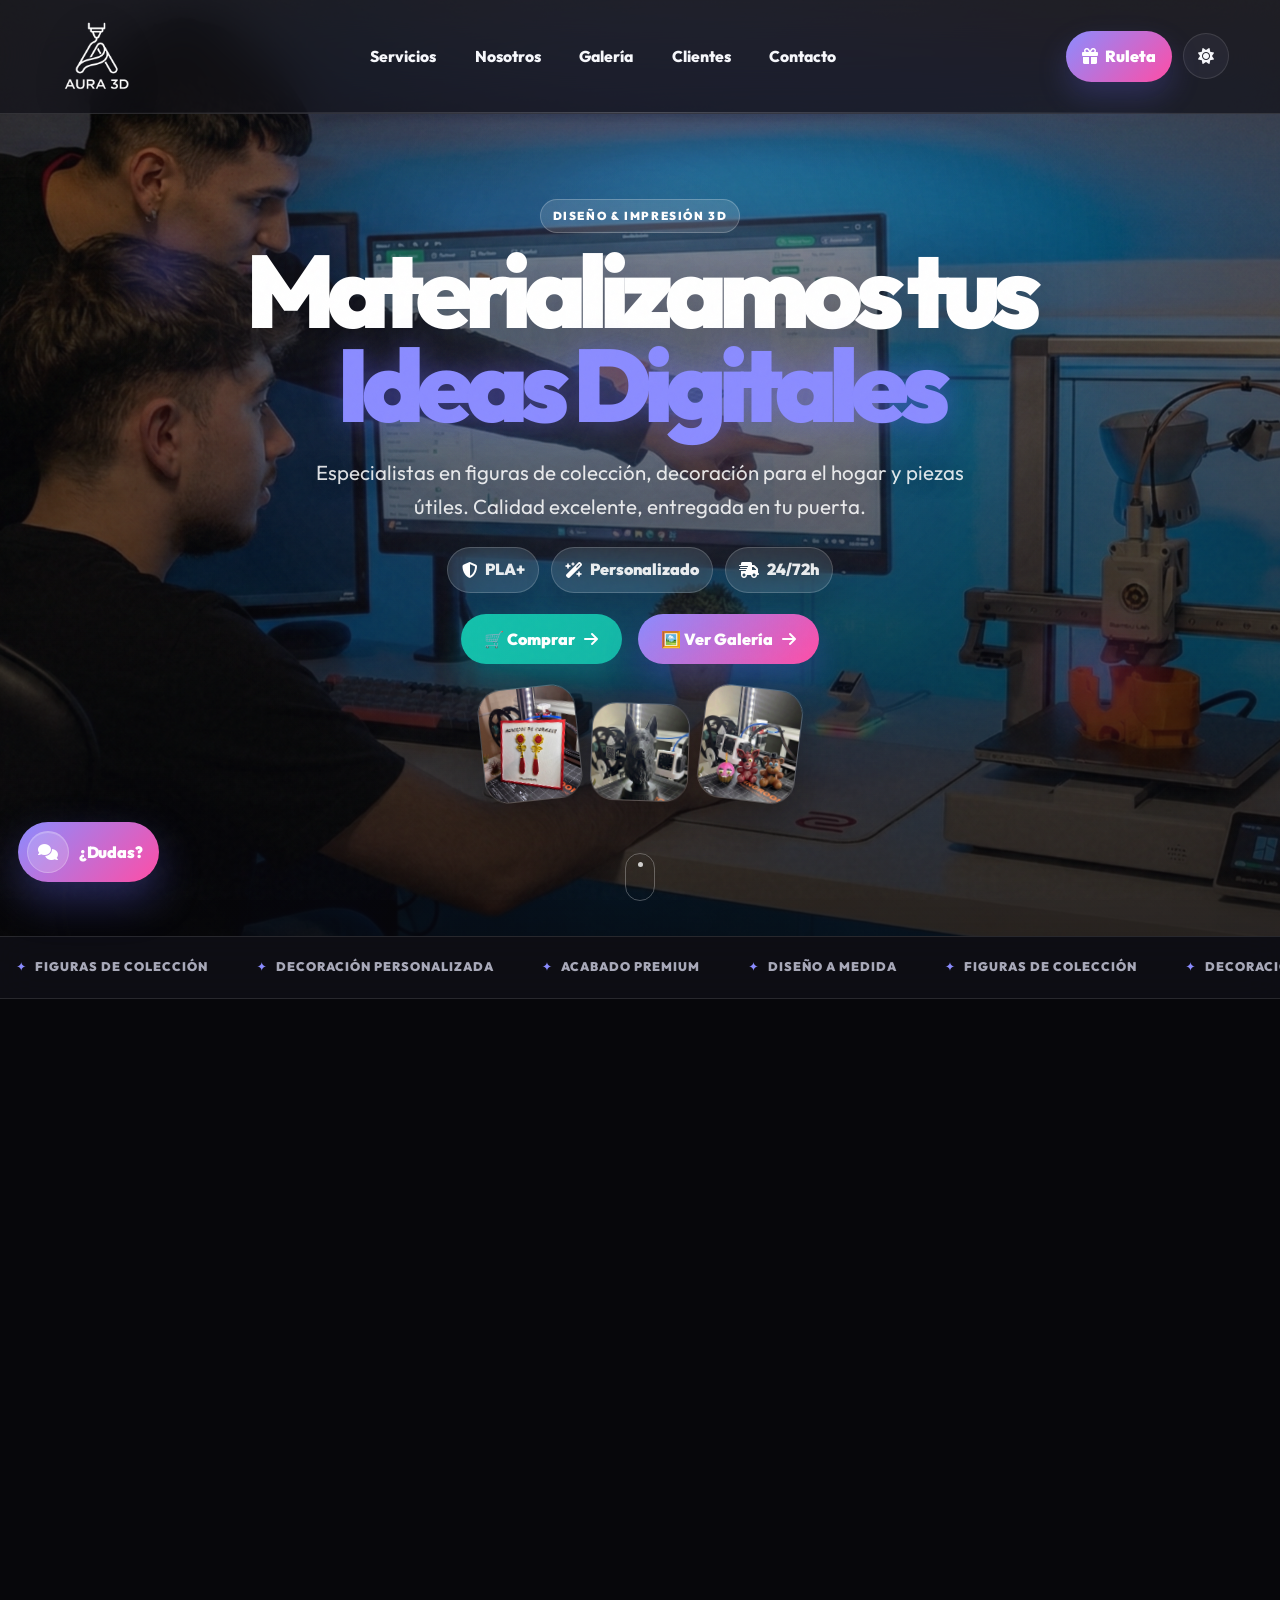
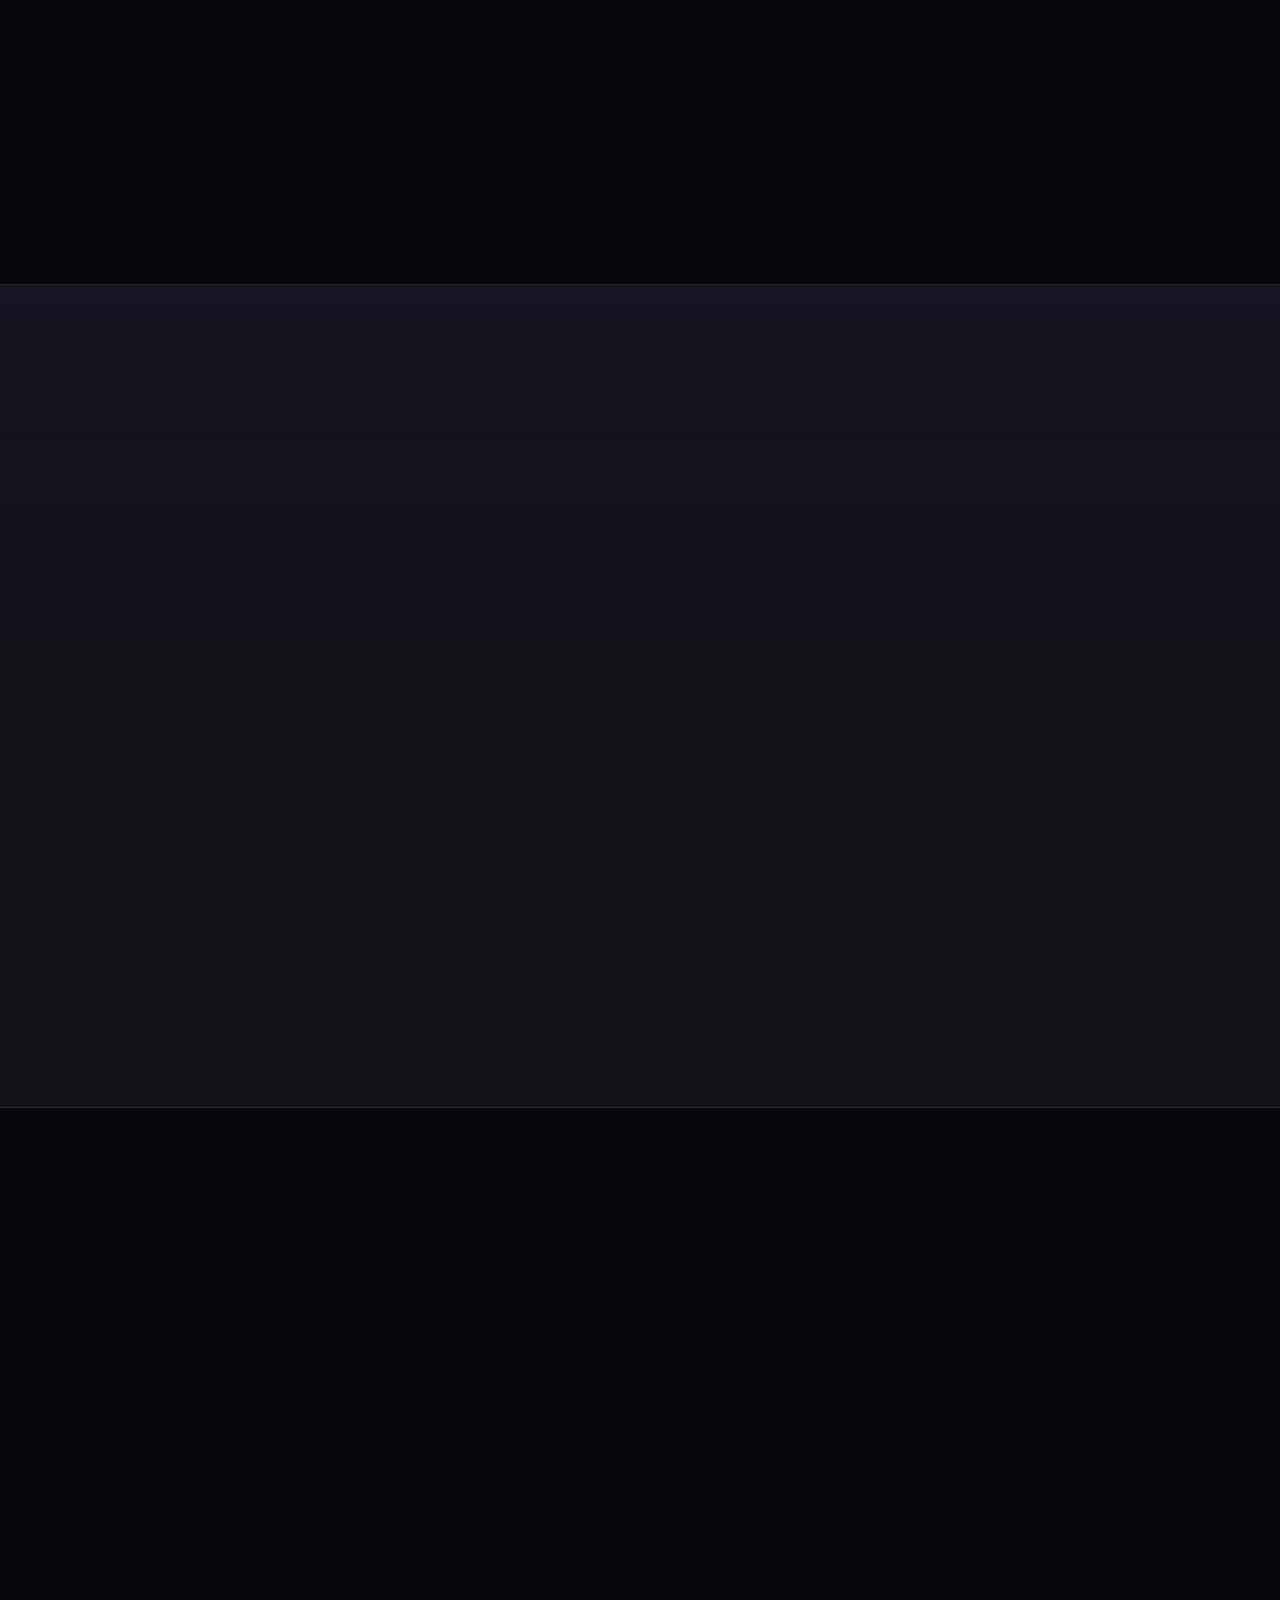
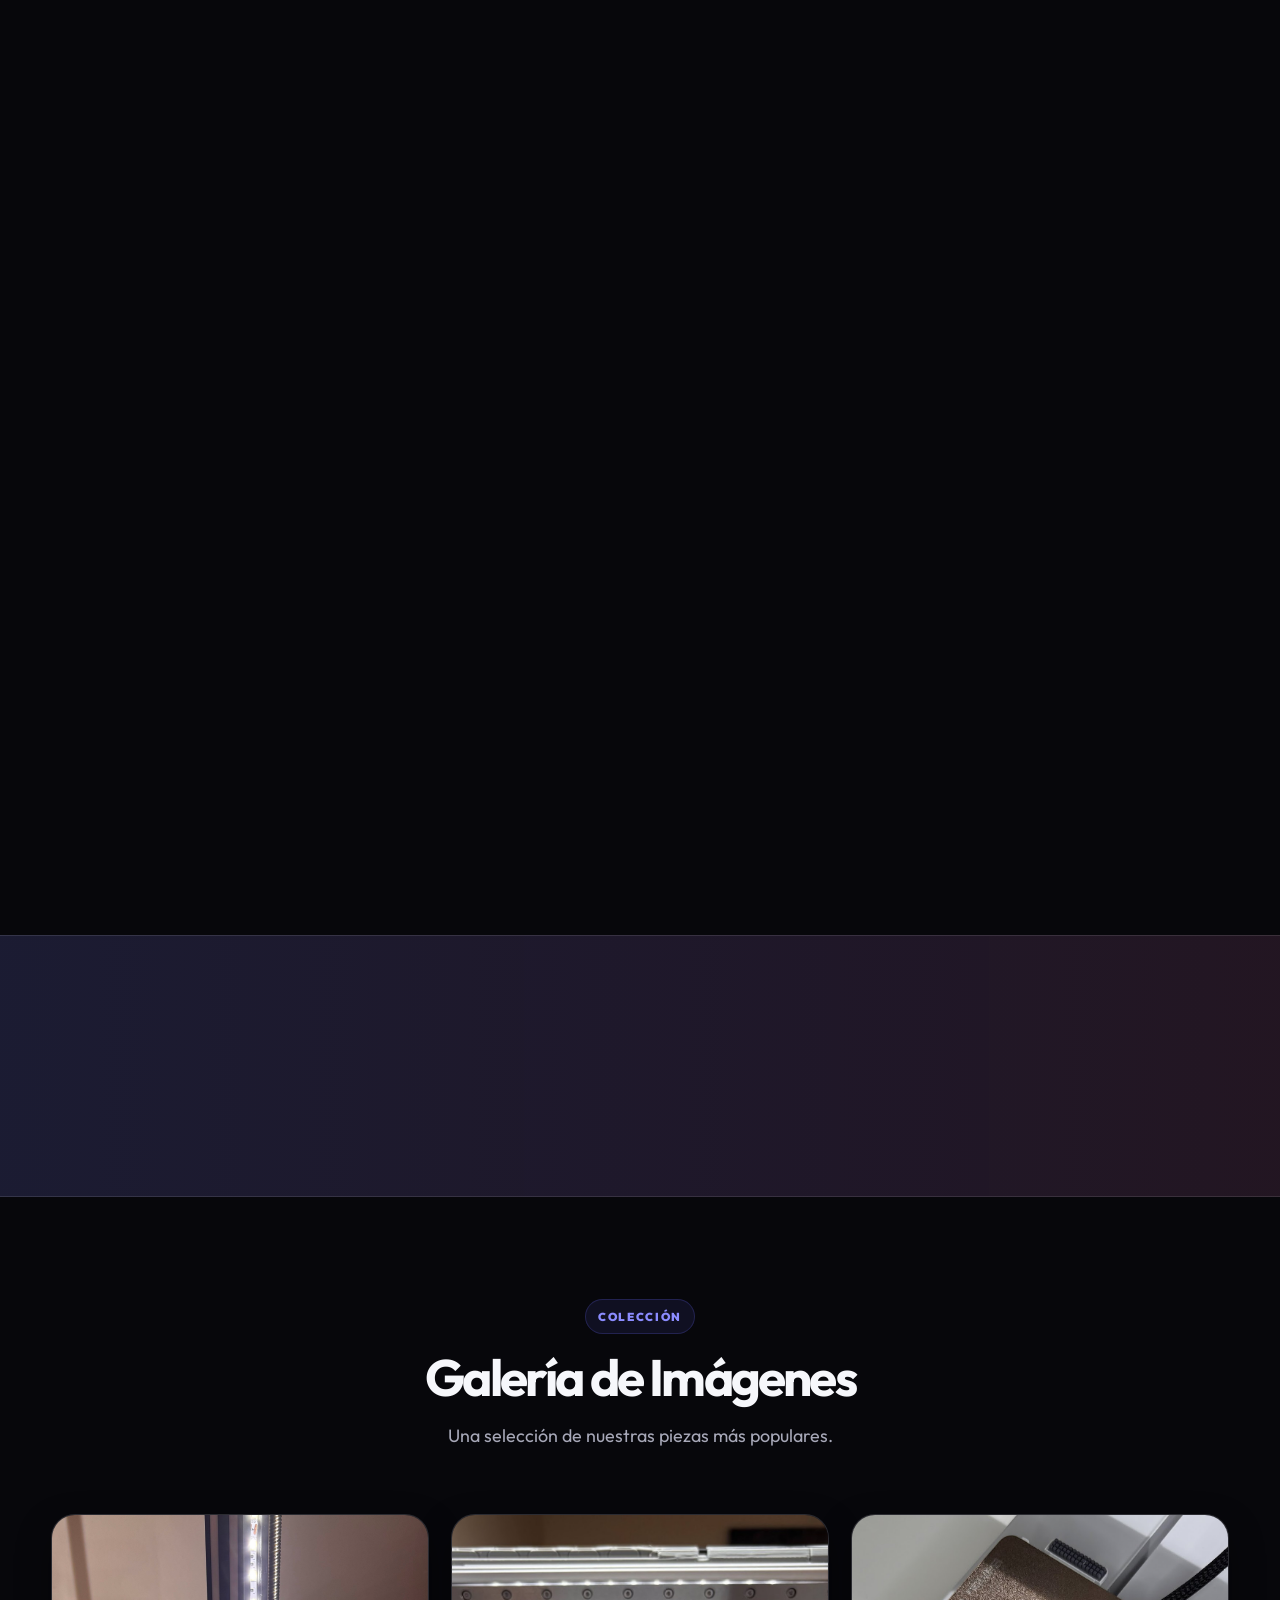
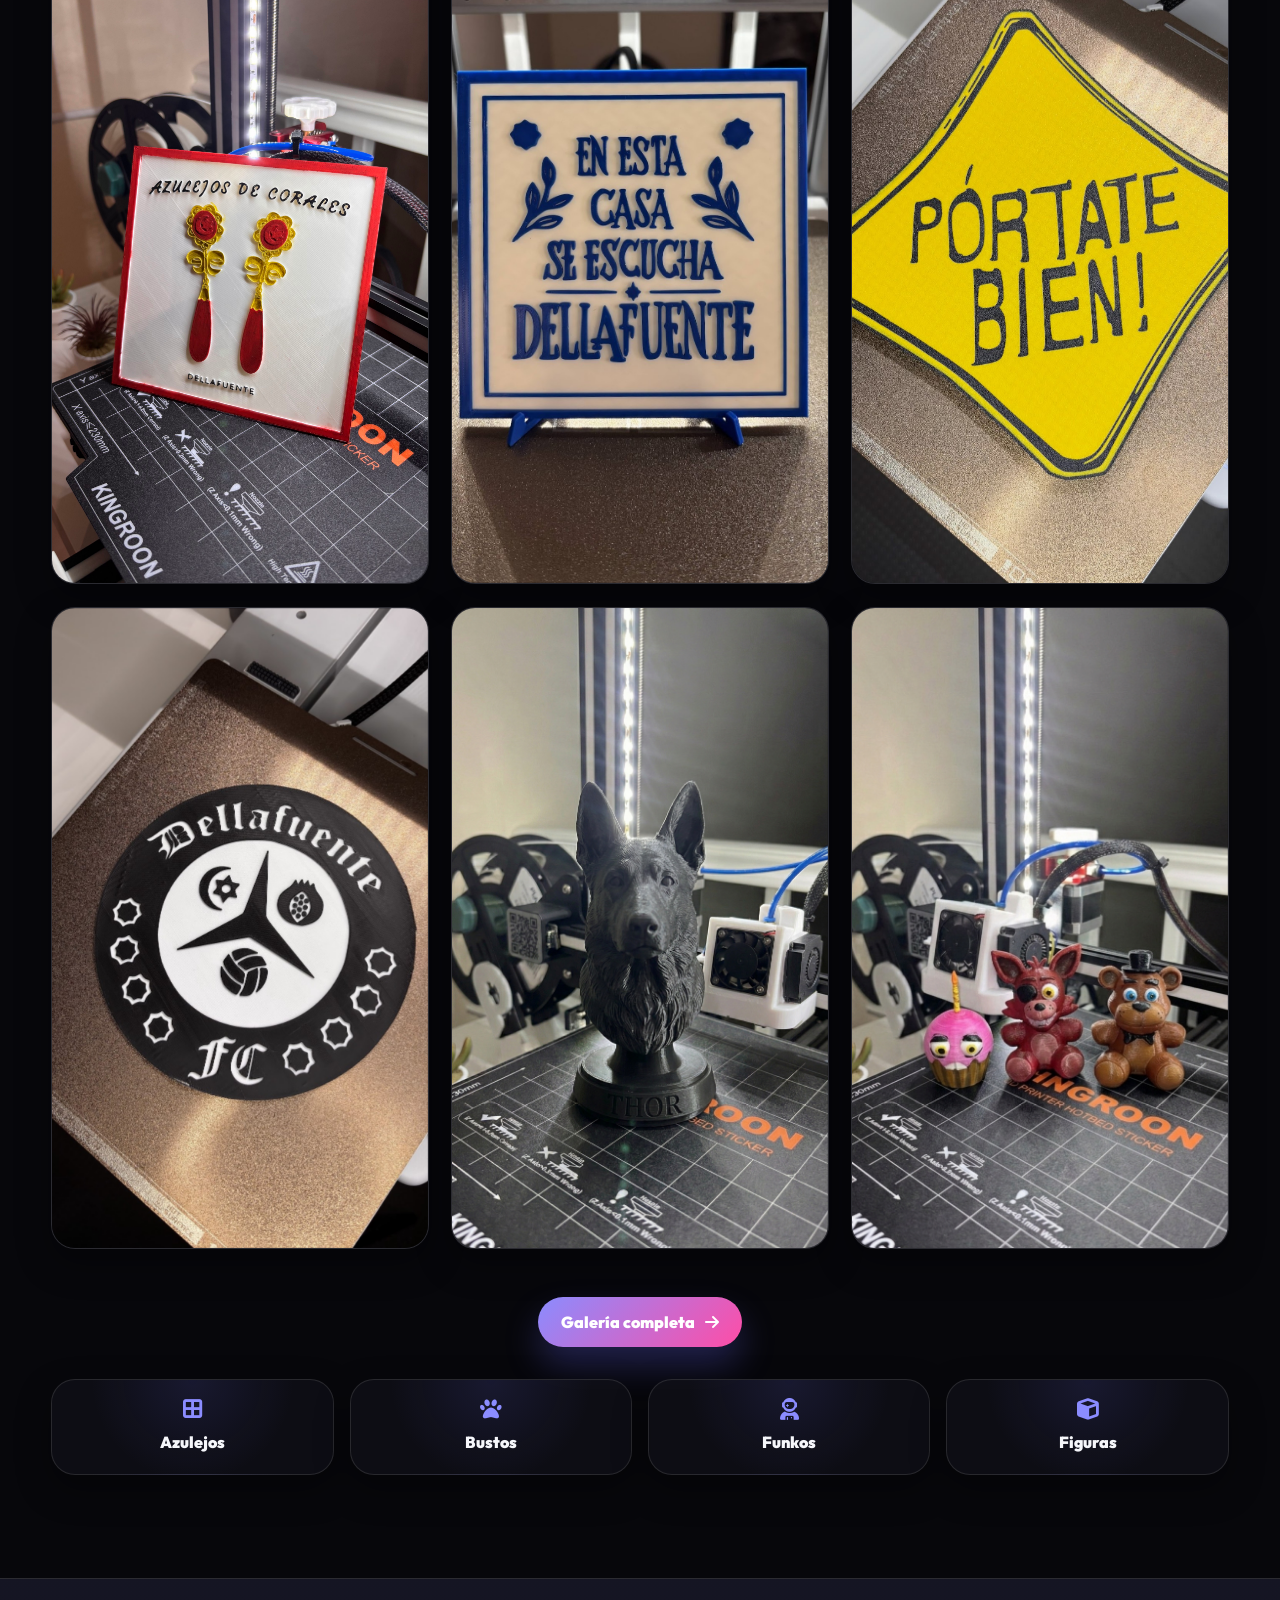
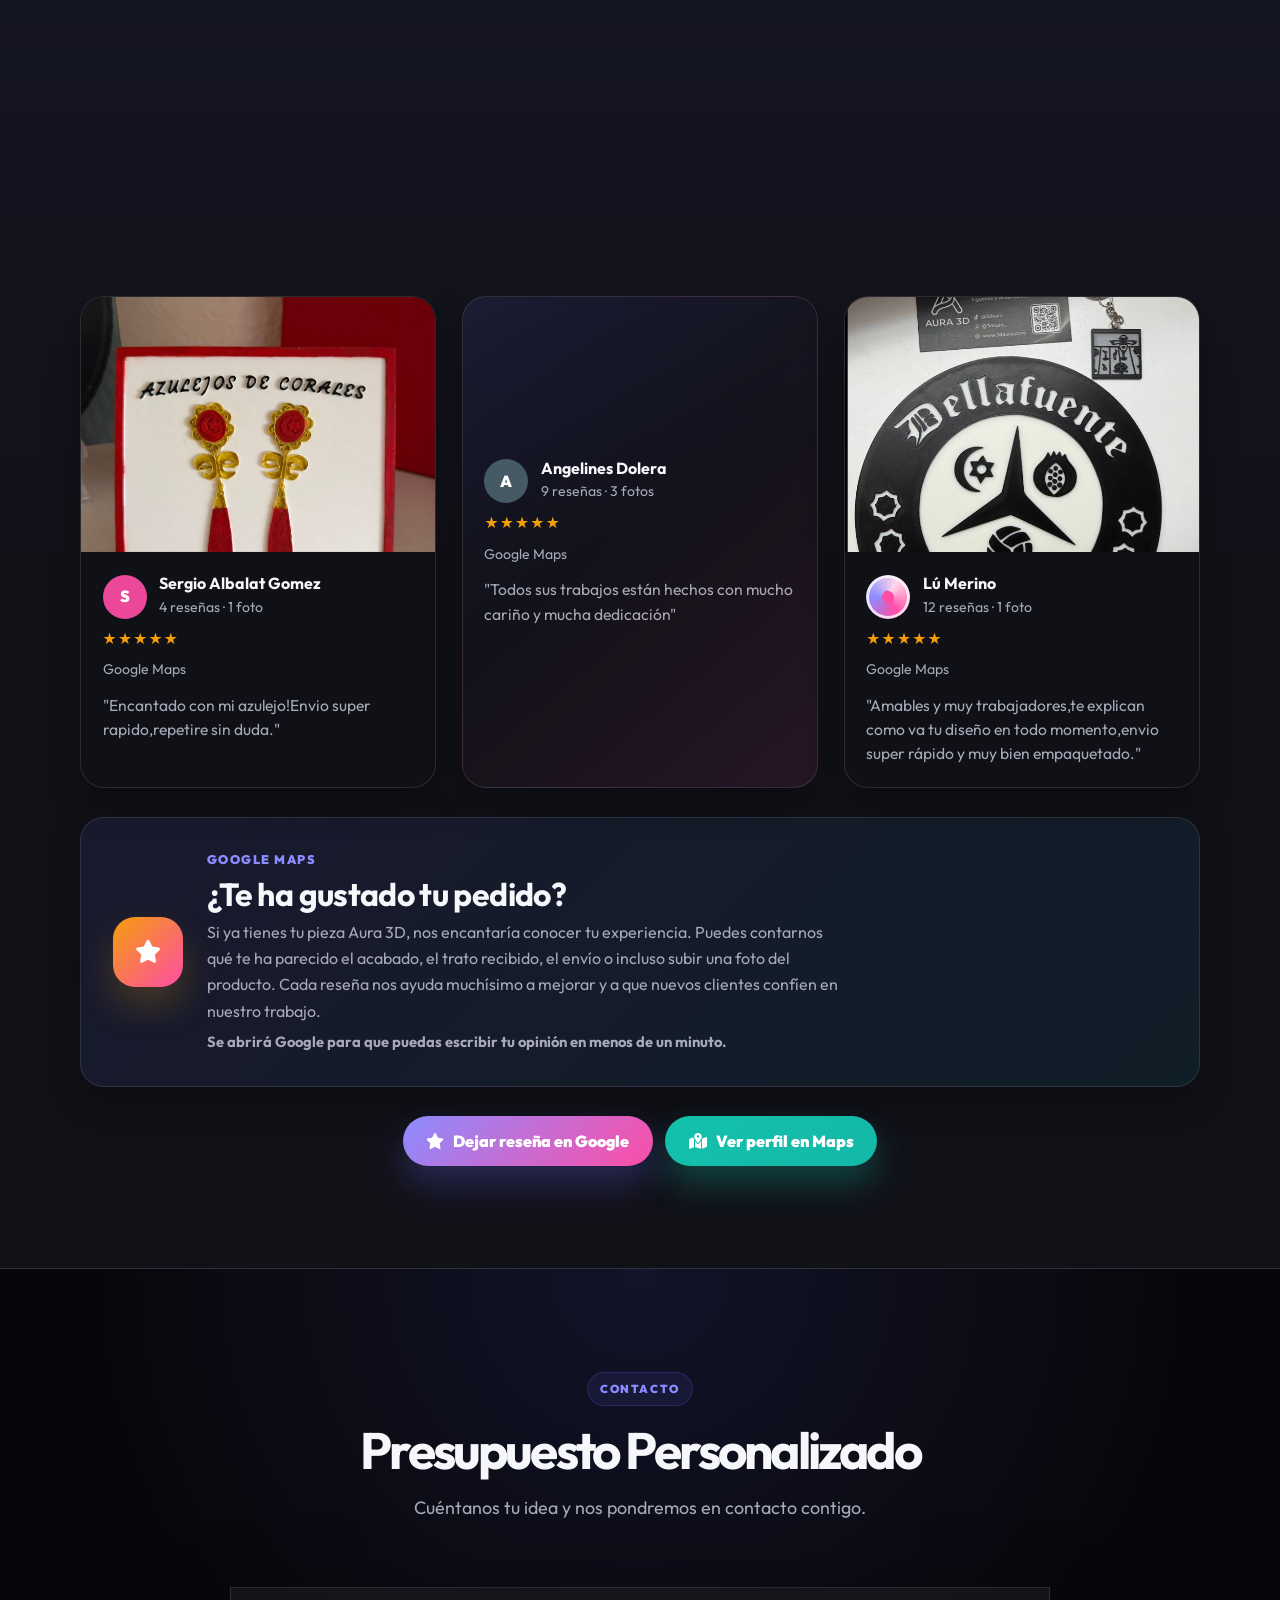
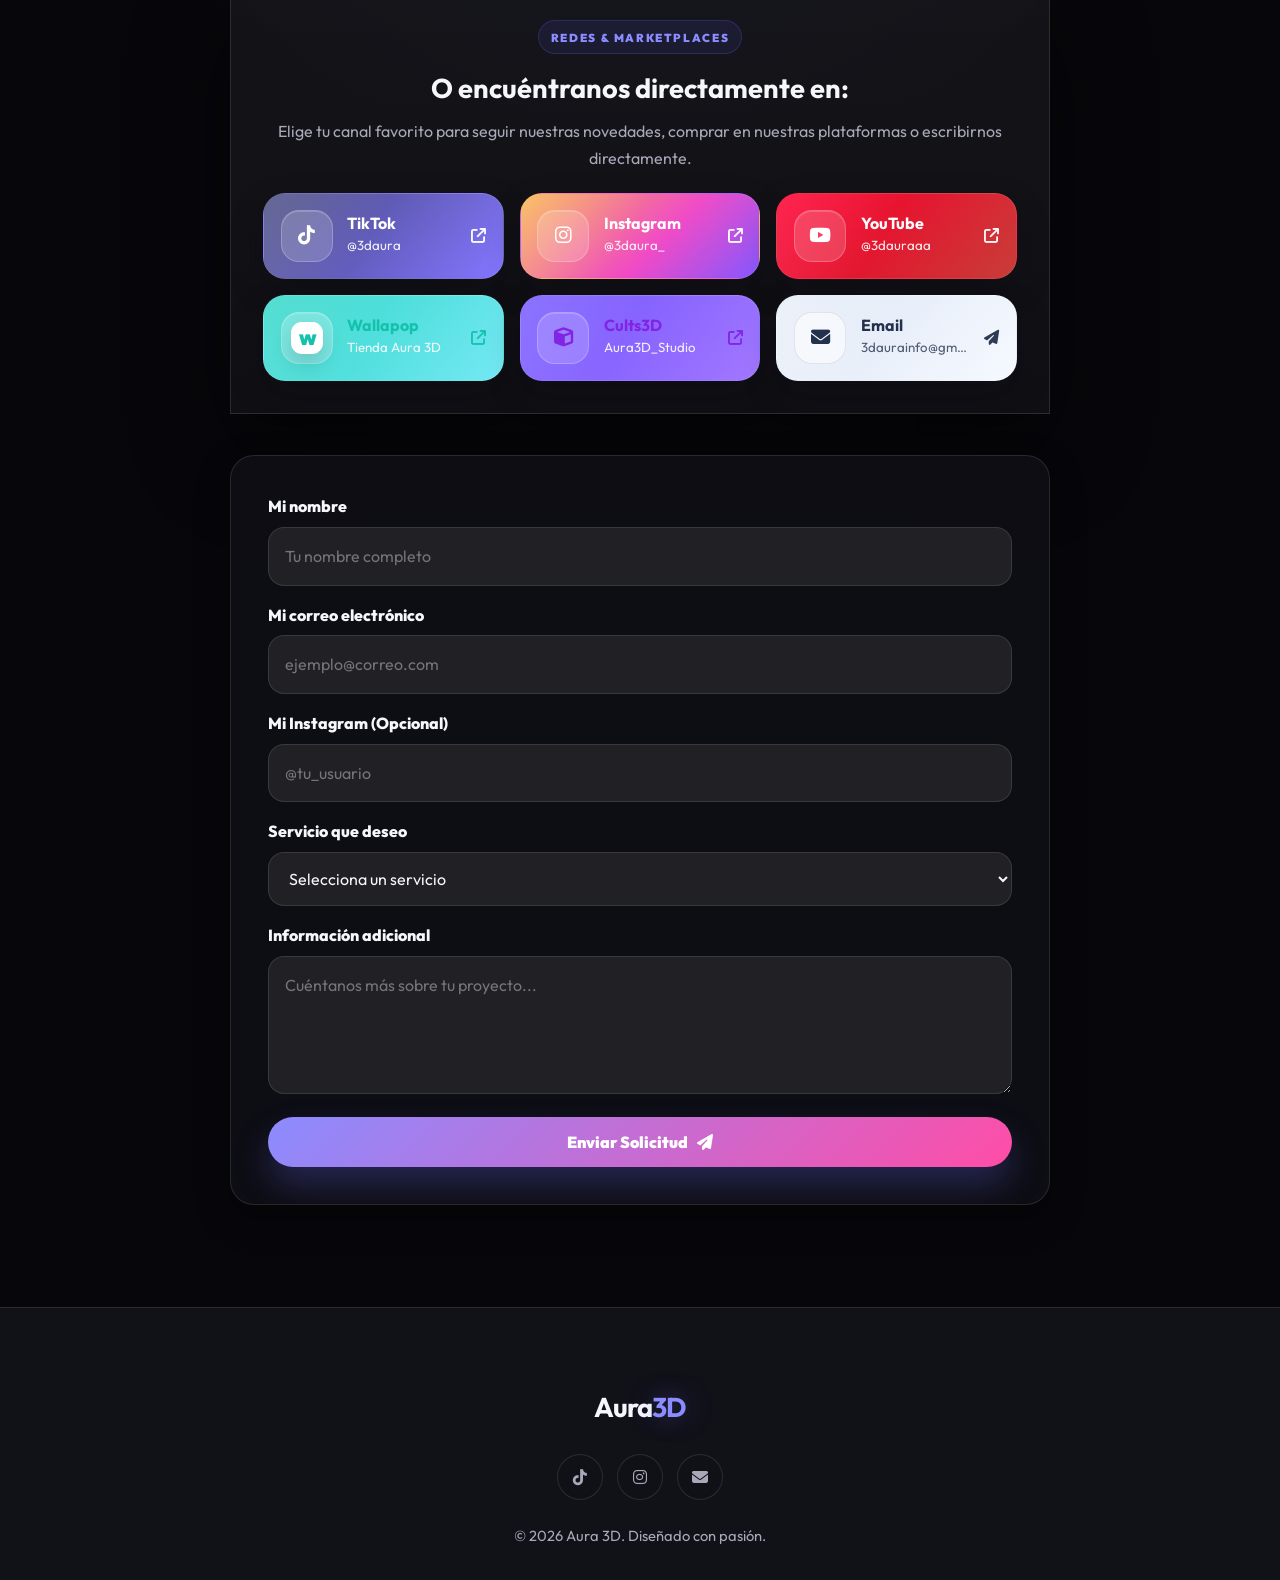
==== commit 37331118: "Actualizar reseñas y popup del sorteo" ====
--- a/index.html
+++ b/index.html
@@ -37,23 +37,30 @@
     <div class="site-noise" aria-hidden="true"></div>
 
     <div
-      id="promo-banner"
-      class="promo-banner"
+      id="mobile-review-banner"
+      class="mobile-review-banner"
       role="region"
-      aria-label="Promoción ruleta Aura 3D"
+      aria-label="Invitación para dejar una reseña"
+      hidden
     >
-      <div class="promo-sheen" aria-hidden="true"></div>
-      <div class="container promo-content">
+      <div class="container mobile-review-banner-content">
         <span>
-          🎉 <strong>¡OFERTA EXCLUSIVA!</strong> Gira la ruleta y gana premios
-          increíbles. 🎁
+          <i class="fas fa-star"></i>
+          ¿Ya tienes tu pedido? Ayúdanos con tu reseña
         </span>
-        <a href="ruleta.html" class="btn-promo-small">Probar Suerte</a>
+        <a
+          href="https://g.page/r/CTBwuT6hxu3ZEBM/review"
+          class="mobile-review-banner-link"
+          target="_blank"
+          rel="noopener noreferrer"
+        >
+          Dejar reseña
+        </a>
         <button
-          id="close-banner"
-          class="close-promo"
+          id="close-mobile-review-banner"
+          class="mobile-review-banner-close"
           type="button"
-          aria-label="Cerrar promoción"
+          aria-label="Cerrar aviso de reseña"
         >
           <i class="fas fa-times"></i>
         </button>
@@ -534,47 +541,124 @@
           <span class="tag">Clientes</span>
           <h2>Experiencia Aura 3D</h2>
           <p>
-            Más allá de la impresión: envíos rápidos, packaging cuidado y trato
-            cercano.
+            Opiniones reales de clientes que ya han confiado en Aura 3D y han
+            quedado satisfechos.
           </p>
         </div>
-        <div class="grid-3">
-          <article class="review-card square-style fade-in">
-            <div class="review-image-square">
-              <div class="placeholder-img">
-                <img src="assets/images/reseñas/reseña_2.png" alt="Caja" />
+        <div class="google-reviews-panel fade-in">
+          <div class="real-reviews-grid" aria-label="Reseñas reales de Google Maps">
+            <article class="real-review-card has-review-image">
+              <figure class="real-review-media">
+                <img
+                  src="assets/images/reseñas/google-sergio-albalat.png"
+                  alt="Azulejo personalizado de corales impreso por Aura 3D"
+                  loading="lazy"
+                />
+              </figure>
+              <div class="real-review-body">
+                <div class="real-review-header">
+                  <div class="review-avatar-letter review-avatar-pink">S</div>
+                  <div>
+                    <h3>Sergio Albalat Gomez</h3>
+                    <span>4 reseñas · 1 foto</span>
+                  </div>
+                </div>
+                <div class="review-stars" aria-label="5 de 5 estrellas">★★★★★</div>
+                <span class="review-source">Google Maps</span>
+                <p>
+                  "Encantado con mi azulejo!Envio super rapido,repetire sin
+                  duda."
+                </p>
               </div>
+            </article>
+
+            <article class="real-review-card is-featured-review">
+              <div class="real-review-body">
+                <div class="real-review-header">
+                  <div class="review-avatar-letter review-avatar-slate">A</div>
+                  <div>
+                    <h3>Angelines Dolera</h3>
+                    <span>9 reseñas · 3 fotos</span>
+                  </div>
+                </div>
+                <div class="review-stars" aria-label="5 de 5 estrellas">★★★★★</div>
+                <span class="review-source">Google Maps</span>
+                <p>
+                  "Todos sus trabajos están hechos con mucho cariño y mucha
+                  dedicación"
+                </p>
+              </div>
+            </article>
+
+            <article class="real-review-card has-review-image">
+              <figure class="real-review-media">
+                <img
+                  src="assets/images/reseñas/google-lu-merino.png"
+                  alt="Producto personalizado Dellafuente con tarjeta de Aura 3D"
+                  loading="lazy"
+                />
+              </figure>
+              <div class="real-review-body">
+                <div class="real-review-header">
+                  <div class="review-avatar-letter review-avatar-ring">L</div>
+                  <div>
+                    <h3>Lú Merino</h3>
+                    <span>12 reseñas · 1 foto</span>
+                  </div>
+                </div>
+                <div class="review-stars" aria-label="5 de 5 estrellas">★★★★★</div>
+                <span class="review-source">Google Maps</span>
+                <p>
+                  "Amables y muy trabajadores,te explican como va tu diseño en
+                  todo momento,envio super rápido y muy bien empaquetado."
+                </p>
+              </div>
+            </article>
+          </div>
+
+          <article class="google-review-invite">
+            <div class="google-review-icon" aria-hidden="true">
+              <i class="fas fa-star"></i>
             </div>
-            <div class="stars">★★★★★</div>
-            <p>"Me sorprendió lo bien protegido que venía todo. ¡Un 10!"</p>
-            <h4>Carlos M.</h4>
+            <div class="google-review-copy">
+              <span class="google-reviews-kicker">Google Maps</span>
+              <h3>¿Te ha gustado tu pedido?</h3>
+              <p>
+                Si ya tienes tu pieza Aura 3D, nos encantaría conocer tu
+                experiencia. Puedes contarnos qué te ha parecido el acabado, el
+                trato recibido, el envío o incluso subir una foto del producto.
+                Cada reseña nos ayuda muchísimo a mejorar y a que nuevos
+                clientes confíen en nuestro trabajo.
+              </p>
+              <span class="google-review-note">
+                Se abrirá Google para que puedas escribir tu opinión en menos de
+                un minuto.
+              </span>
+            </div>
           </article>
-          <article class="review-card square-style fade-in">
-            <div class="review-image-square">
-              <div class="placeholder-img">
-                <img src="assets/images/reseñas/reseña_1.png" alt="Oso" />
-              </div>
-            </div>
-            <div class="stars">★★★★★</div>
-            <p>
-              "Respondieron al momento por Instagram con medidas exactas y
-              fotos. Da gusto tratar con gente así."
-            </p>
-            <h4>Sara R.</h4>
-          </article>
-          <article class="review-card square-style fade-in">
-            <div class="review-image-square">
-              <div class="placeholder-img">
-                <img src="assets/images/reseñas/reseña_3.png" alt="Vecna" />
-              </div>
-            </div>
-            <div class="stars">★★★★★</div>
-            <p>
-              "Llegó justo a tiempo. La presentación es impecable, lista para
-              regalar directamente."
-            </p>
-            <h4>Lucía P.</h4>
-          </article>
+
+          <div class="google-reviews-actions" aria-label="Acciones de reseñas en Google">
+            <a
+              class="btn-primary"
+              id="google-review-cta"
+              href="https://g.page/r/CTBwuT6hxu3ZEBM/review"
+              target="_blank"
+              rel="noopener noreferrer"
+            >
+              <i class="fas fa-star"></i>
+              Dejar reseña en Google
+            </a>
+            <a
+              class="btn-secondary"
+              id="google-reviews-link"
+              href="https://maps.app.goo.gl/aT8gJy1tkxGCemg5A"
+              target="_blank"
+              rel="noopener noreferrer"
+            >
+              <i class="fas fa-map-location-dot"></i>
+              Ver perfil en Maps
+            </a>
+          </div>
         </div>
       </div>
     </section>
@@ -834,6 +918,61 @@
         <div>
           <h4>¡Recibido con éxito!</h4>
           <p>Sergio o Carlos te contactarán pronto.</p>
+        </div>
+      </div>
+    </div>
+
+    <div
+      id="sorteo-popup"
+      class="modal-overlay sorteo-popup-overlay"
+      aria-hidden="true"
+    >
+      <div
+        class="modal-content sorteo-popup"
+        role="dialog"
+        aria-modal="true"
+        aria-labelledby="sorteo-popup-title"
+      >
+        <button
+          id="close-sorteo-popup"
+          class="modal-close"
+          type="button"
+          aria-label="Cerrar aviso del sorteo"
+        >
+          <i class="fas fa-times"></i>
+        </button>
+        <div class="sorteo-popup-body">
+          <div class="sorteo-popup-logos" aria-label="Colaboradores del sorteo">
+            <img
+              src="assets/images/iconos/logo_png_blanco.png"
+              alt="Aura 3D"
+              loading="lazy"
+            />
+            <span>x</span>
+            <img
+              src="assets/images/sorteo/benditos-club.jpg"
+              alt="Benditos Club"
+              loading="lazy"
+            />
+          </div>
+          <img
+            class="sorteo-popup-dellafuente"
+            src="assets/images/sorteo/dellafuente-logo.png"
+            alt="Dellafuente"
+            loading="lazy"
+          />
+          <span class="sorteo-popup-tag">Del 1 al 7 de junio</span>
+          <h2 id="sorteo-popup-title">Sorteo Dellafuente activo</h2>
+          <p>
+            Participa en el sorteo de Aura 3D y consulta premios, requisitos,
+            bases y condiciones antes de apuntarte.
+          </p>
+          <a href="sorteo.html" class="btn-primary btn-full">
+            Ver sorteo y bases <i class="fas fa-arrow-right"></i>
+          </a>
+          <button id="sorteo-popup-later" class="btn-ghost" type="button">
+            Seguir viendo la web
+          </button>
         </div>
       </div>
     </div>
--- a/style.css
+++ b/style.css
@@ -190,94 +190,6 @@
   margin-inline: 0;
 }
 
-/* Promo */
-.promo-banner {
-  position: fixed;
-  inset: 0 0 auto;
-  display: none;
-  min-height: 52px;
-  background: var(--promo-grad);
-  color: #fff;
-  z-index: 1200;
-  overflow: hidden;
-  box-shadow: 0 16px 40px rgba(255, 42, 95, 0.22);
-  transition: transform 0.35s ease;
-}
-
-.promo-sheen {
-  position: absolute;
-  inset: 0;
-  background: linear-gradient(
-    110deg,
-    transparent 0%,
-    rgba(255, 255, 255, 0.24) 45%,
-    transparent 62%
-  );
-  transform: translateX(-100%);
-  animation: promoSheen 4.2s ease-in-out infinite;
-  pointer-events: none;
-}
-
-.promo-content {
-  position: relative;
-  display: flex;
-  align-items: center;
-  justify-content: center;
-  gap: 1rem;
-  min-height: 52px;
-  text-align: center;
-}
-
-.promo-content span {
-  font-size: 0.95rem;
-}
-
-.btn-promo-small {
-  display: inline-flex;
-  align-items: center;
-  justify-content: center;
-  min-width: max-content;
-  color: #18181b;
-  background: #ffffff;
-  border-radius: 999px;
-  padding: 0.55rem 1rem;
-  text-decoration: none;
-  font-weight: 900;
-  box-shadow: 0 10px 26px rgba(0, 0, 0, 0.18);
-  transition: var(--transition);
-}
-
-.btn-promo-small:hover {
-  transform: translateY(-2px) scale(1.02);
-}
-
-.close-promo {
-  width: 36px;
-  height: 36px;
-  border-radius: 999px;
-  display: inline-grid;
-  place-items: center;
-  color: #fff;
-  background: rgba(255, 255, 255, 0.14);
-  cursor: pointer;
-  transition: var(--transition);
-}
-
-.close-promo:hover {
-  background: rgba(255, 255, 255, 0.24);
-  transform: rotate(90deg);
-}
-
-body.banner-active .navbar {
-  top: 52px;
-}
-
-body.banner-active .hero,
-body.banner-active .catalog-hero,
-body.banner-active .ruleta-section {
-  padding-top: calc(clamp(8rem, 14vw, 11rem) + 52px);
-}
-
 /* Nav */
 .navbar {
   position: fixed;
@@ -905,6 +817,197 @@
 .review-card {
   padding: 1.6rem;
   text-align: center;
+}
+
+.google-reviews-panel {
+  display: grid;
+  gap: clamp(1.2rem, 3vw, 1.8rem);
+  max-width: 1120px;
+  margin: 0 auto;
+}
+
+.real-reviews-grid {
+  display: grid;
+  grid-template-columns: repeat(3, minmax(0, 1fr));
+  gap: clamp(1.1rem, 2.5vw, 1.6rem);
+  align-items: stretch;
+}
+
+.real-review-card {
+  position: relative;
+  display: flex;
+  min-height: 100%;
+  flex-direction: column;
+  overflow: hidden;
+  border: 1px solid var(--border-color);
+  border-radius: var(--radius);
+  background: var(--surface);
+  box-shadow: var(--shadow-sm);
+  transition: var(--transition);
+}
+
+.real-review-card:hover {
+  transform: translateY(-6px);
+  border-color: rgba(99, 102, 241, 0.34);
+  box-shadow: var(--shadow-lg);
+}
+
+.real-review-media {
+  aspect-ratio: 1 / 0.72;
+  overflow: hidden;
+  background: var(--bg-soft);
+}
+
+.real-review-media img {
+  width: 100%;
+  height: 100%;
+  object-fit: cover;
+}
+
+.real-review-body {
+  display: flex;
+  flex: 1;
+  flex-direction: column;
+  gap: 0.72rem;
+  padding: clamp(1.1rem, 2.4vw, 1.35rem);
+}
+
+.real-review-header {
+  display: flex;
+  align-items: center;
+  gap: 0.78rem;
+}
+
+.real-review-header h3 {
+  margin: 0;
+  font-size: 1rem;
+  line-height: 1.18;
+}
+
+.real-review-header span,
+.review-source {
+  color: var(--text-secondary);
+  font-size: 0.88rem;
+}
+
+.review-avatar-letter {
+  flex: 0 0 auto;
+  width: 44px;
+  height: 44px;
+  display: grid;
+  place-items: center;
+  border-radius: 50%;
+  color: #fff;
+  font-weight: 900;
+}
+
+.review-avatar-pink {
+  background: #ec4899;
+}
+
+.review-avatar-slate {
+  background: #455a64;
+}
+
+.review-avatar-ring {
+  color: var(--accent-2);
+  background:
+    radial-gradient(circle at center, #ff4da6 0 18%, transparent 20%),
+    conic-gradient(from 30deg, #ffd6ea, #ff4da6, #8b8cff, #ffd6ea);
+  box-shadow: inset 0 0 0 3px rgba(255, 255, 255, 0.78);
+}
+
+.review-stars {
+  color: #f59e0b;
+  letter-spacing: 0.08em;
+  font-size: 0.98rem;
+  line-height: 1;
+}
+
+.real-review-body p {
+  color: var(--text-secondary);
+  font-size: 0.98rem;
+  line-height: 1.55;
+}
+
+.is-featured-review {
+  justify-content: center;
+  background:
+    linear-gradient(145deg, rgba(99, 102, 241, 0.12), transparent 52%),
+    linear-gradient(320deg, rgba(236, 72, 153, 0.1), transparent 58%),
+    var(--surface);
+}
+
+.is-featured-review .real-review-body {
+  justify-content: center;
+  min-height: 100%;
+  padding-block: clamp(1.8rem, 4vw, 2.6rem);
+}
+
+.google-review-invite {
+  display: flex;
+  align-items: center;
+  gap: clamp(1rem, 3vw, 1.5rem);
+  padding: clamp(1.35rem, 3vw, 2rem);
+  border: 1px solid var(--border-color);
+  border-radius: var(--radius);
+  background: linear-gradient(
+      135deg,
+      rgba(99, 102, 241, 0.1),
+      rgba(6, 182, 212, 0.08)
+    ),
+    var(--surface);
+  box-shadow: var(--shadow-sm);
+}
+
+.google-review-icon {
+  flex: 0 0 auto;
+  width: 70px;
+  height: 70px;
+  display: grid;
+  place-items: center;
+  border-radius: 22px;
+  color: #fff;
+  background: linear-gradient(135deg, #f59e0b, var(--accent-2));
+  box-shadow: 0 18px 36px rgba(245, 158, 11, 0.22);
+  font-size: 1.45rem;
+}
+
+.google-review-copy {
+  display: grid;
+  gap: 0.35rem;
+}
+
+.google-reviews-kicker {
+  color: var(--accent);
+  font-size: 0.78rem;
+  font-weight: 900;
+  letter-spacing: 0.12em;
+  text-transform: uppercase;
+}
+
+.google-review-copy h3 {
+  font-size: clamp(1.35rem, 3vw, 2rem);
+  line-height: 1.15;
+  letter-spacing: -0.02em;
+}
+
+.google-review-copy p {
+  color: var(--text-secondary);
+  max-width: 58ch;
+}
+
+.google-review-note {
+  color: var(--text-secondary);
+  font-size: 0.92rem;
+  font-weight: 700;
+}
+
+.google-reviews-actions {
+  display: flex;
+  flex-wrap: wrap;
+  justify-content: center;
+  gap: 0.8rem;
 }
 
 .review-image-square {
@@ -1515,10 +1618,6 @@
   border-bottom: 1px solid var(--border-color);
 }
 
-body.banner-active .catalog-toolbar-wrap {
-  top: 149px;
-}
-
 .catalog-toolbar {
   display: grid;
   grid-template-columns: 1fr;
@@ -2098,16 +2197,6 @@
   transform: translateY(0);
 }
 
-@keyframes promoSheen {
-  0%,
-  40% {
-    transform: translateX(-100%);
-  }
-  75%,
-  100% {
-    transform: translateX(100%);
-  }
-}
 @keyframes float {
   0%,
   100% {
@@ -2188,6 +2277,7 @@
 
 /* Responsive */
 @media (max-width: 1024px) {
+  .real-reviews-grid,
   .grid-3,
   .catalog-grid,
   .grid,
@@ -2220,31 +2310,6 @@
 }
 
 @media (max-width: 780px) {
-  body.banner-active .navbar {
-    top: 54px;
-  }
-
-  .promo-content {
-    justify-content: space-between;
-    gap: 0.65rem;
-    min-height: 54px;
-  }
-
-  .promo-content span {
-    font-size: 0.82rem;
-    text-align: left;
-  }
-
-  .btn-promo-small {
-    padding: 0.48rem 0.75rem;
-    font-size: 0.82rem;
-  }
-
-  .close-promo {
-    width: 32px;
-    height: 32px;
-  }
-
   .hamburger {
     display: inline-grid;
   }
@@ -2316,10 +2381,6 @@
     top: 91px;
   }
 
-  body.banner-active .catalog-toolbar-wrap {
-    top: 145px;
-  }
-
   .catalog-meta-row {
     align-items: stretch;
     flex-direction: column;
@@ -2365,12 +2426,18 @@
   }
 
   .grid-3,
+  .real-reviews-grid,
   .catalog-grid,
   .grid,
   .home-gallery,
   .spec-grid,
   .prize-mini-grid {
     grid-template-columns: 1fr;
+  }
+
+  .google-review-invite {
+    align-items: flex-start;
+    flex-direction: column;
   }
 
   .gallery-card,
@@ -3317,7 +3384,10 @@
 
 @media (max-width: 780px) {
   .nav-cta-desktop {
-    display: none;
+    display: inline-flex;
+    min-height: 42px;
+    padding: 0.68rem 0.82rem;
+    font-size: 0.9rem;
   }
 
   .hero-product-strip {
@@ -4471,11 +4541,6 @@
     padding: clamp(7rem, 22vw, 8.4rem) 0 2.3rem;
   }
 
-  body.banner-active .catalog-page-body .catalog-hero,
-  body.banner-active .catalog-hero {
-    padding-top: calc(clamp(7rem, 22vw, 8.4rem) + 54px);
-  }
-
   .catalog-hero .container {
     width: min(92%, 430px);
     display: flex;
@@ -4538,3 +4603,374 @@
     height: 48px;
   }
 }
+
+/* V32: ajuste responsive de flotantes y AuraBot en movil */
+body.aura-chat-open #scrollTopBtn {
+  display: none !important;
+  opacity: 0 !important;
+  visibility: hidden !important;
+  pointer-events: none !important;
+  transform: translateY(18px) scale(0.94) !important;
+}
+
+.aura-chatbot.is-open {
+  z-index: 2100;
+}
+
+@media (max-width: 640px) {
+  .section-shell {
+    padding: clamp(3.4rem, 11vw, 4.8rem) 0;
+  }
+
+  .section-header {
+    margin-bottom: clamp(1.9rem, 7vw, 2.6rem);
+  }
+
+  .section-header h2,
+  .catalog-section-title h2 {
+    letter-spacing: -0.04em;
+  }
+
+  .btn-primary,
+  .btn-secondary,
+  .btn-catalogo,
+  .btn-back,
+  .btn-outline,
+  .btn-ghost {
+    min-height: 48px;
+    justify-content: center;
+    padding: 0.85rem 1rem;
+    line-height: 1.18;
+    text-align: center;
+    white-space: normal;
+  }
+
+  .service-card,
+  .price-card,
+  .review-card,
+  .contact-card,
+  .glass-card,
+  .social-link-card {
+    border-radius: 20px;
+  }
+
+  #scrollTopBtn {
+    right: max(0.9rem, env(safe-area-inset-right, 0px));
+    bottom: calc(5.25rem + env(safe-area-inset-bottom, 0px));
+  }
+
+  .aura-chatbot {
+    left: max(0.65rem, env(safe-area-inset-left, 0px));
+    right: max(0.65rem, env(safe-area-inset-right, 0px));
+    bottom: calc(0.65rem + env(safe-area-inset-bottom, 0px));
+  }
+
+  .aura-chatbot.is-open .aura-chat-toggle {
+    display: none;
+  }
+
+  .aura-chatbot.is-open .aura-chat-panel {
+    position: relative;
+    left: auto;
+    right: auto;
+    bottom: auto;
+    display: flex;
+    flex-direction: column;
+    width: 100%;
+    height: min(
+      640px,
+      calc(
+        100dvh - 5.6rem - env(safe-area-inset-top, 0px) -
+          env(safe-area-inset-bottom, 0px)
+      )
+    );
+    max-height: calc(
+      100dvh - 5.6rem - env(safe-area-inset-top, 0px) -
+        env(safe-area-inset-bottom, 0px)
+    );
+    border-radius: 22px;
+  }
+
+  .aura-chat-header {
+    flex: 0 0 auto;
+    padding: 0.85rem;
+  }
+
+  .aura-chat-brand {
+    min-width: 0;
+  }
+
+  .aura-chat-brand img {
+    width: 36px;
+    height: 36px;
+  }
+
+  .aura-chat-messages {
+    flex: 1 1 auto;
+    min-height: 0;
+    height: auto;
+    padding: 0.85rem;
+    overscroll-behavior: contain;
+  }
+
+  .aura-chat-suggestions {
+    flex: 0 0 auto;
+    padding: 0.7rem 0.85rem 0;
+    scroll-padding-inline: 0.85rem;
+  }
+
+  .aura-chat-suggestions button {
+    max-width: 72vw;
+  }
+
+  .aura-chat-form {
+    flex: 0 0 auto;
+    gap: 0.55rem;
+    padding: 0.85rem;
+  }
+
+  .aura-chat-form input {
+    min-width: 0;
+    min-height: 46px;
+    border-radius: 14px;
+  }
+
+  .aura-chat-form button {
+    width: 46px;
+    height: 46px;
+    border-radius: 14px;
+  }
+}
+
+@media (max-width: 380px) {
+  .aura-chatbot {
+    left: 0.5rem;
+    right: 0.5rem;
+  }
+
+  .aura-chatbot.is-open .aura-chat-panel {
+    height: calc(
+      100dvh - 4.9rem - env(safe-area-inset-top, 0px) -
+        env(safe-area-inset-bottom, 0px)
+    );
+    max-height: calc(
+      100dvh - 4.9rem - env(safe-area-inset-top, 0px) -
+        env(safe-area-inset-bottom, 0px)
+    );
+    border-radius: 18px;
+  }
+
+  .aura-chat-brand span {
+    font-size: 0.72rem;
+  }
+
+  .aura-chat-message > div {
+    max-width: 94%;
+    font-size: 0.9rem;
+  }
+}
+
+/* Mobile review banner */
+.mobile-review-banner {
+  position: fixed;
+  inset: 0 0 auto;
+  z-index: 1200;
+  color: #fff;
+  background: linear-gradient(100deg, var(--accent), var(--accent-2));
+  box-shadow: 0 16px 40px rgba(236, 72, 153, 0.24);
+  transform: translateY(-100%);
+  transition: transform 0.3s ease;
+}
+
+.mobile-review-banner[hidden] {
+  display: none;
+}
+
+.mobile-review-banner.is-visible {
+  transform: translateY(0);
+}
+
+.mobile-review-banner-content {
+  min-height: 54px;
+  display: flex;
+  align-items: center;
+  justify-content: space-between;
+  gap: 0.65rem;
+}
+
+.mobile-review-banner-content span {
+  display: inline-flex;
+  align-items: center;
+  gap: 0.45rem;
+  min-width: 0;
+  font-size: 0.86rem;
+  font-weight: 900;
+  line-height: 1.15;
+}
+
+.mobile-review-banner-content span i {
+  color: #facc15;
+  text-shadow: 0 0 14px rgba(250, 204, 21, 0.4);
+}
+
+.mobile-review-banner-link {
+  flex: 0 0 auto;
+  display: inline-flex;
+  align-items: center;
+  justify-content: center;
+  min-height: 36px;
+  color: #18181b;
+  background: #ffffff;
+  border-radius: 999px;
+  padding: 0.45rem 0.75rem;
+  text-decoration: none;
+  font-size: 0.82rem;
+  font-weight: 900;
+}
+
+.mobile-review-banner-close {
+  flex: 0 0 auto;
+  width: 34px;
+  height: 34px;
+  display: inline-grid;
+  place-items: center;
+  border-radius: 999px;
+  color: #fff;
+  background: rgba(255, 255, 255, 0.16);
+  cursor: pointer;
+}
+
+body.review-banner-active .navbar {
+  top: 54px;
+}
+
+@media (min-width: 781px) {
+  .mobile-review-banner {
+    display: none;
+  }
+}
+
+@media (max-width: 390px) {
+  .mobile-review-banner-content {
+    gap: 0.5rem;
+  }
+
+  .mobile-review-banner-content span {
+    font-size: 0.78rem;
+  }
+
+  .mobile-review-banner-link {
+    padding-inline: 0.62rem;
+  }
+}
+
+/* Sorteo popup */
+.sorteo-popup-overlay {
+  background:
+    radial-gradient(circle at 50% 12%, rgba(236, 72, 153, 0.26), transparent 34rem),
+    rgba(5, 5, 9, 0.78);
+}
+
+.sorteo-popup {
+  width: min(94vw, 520px);
+  border-color: rgba(236, 72, 153, 0.28);
+  background:
+    linear-gradient(145deg, rgba(99, 102, 241, 0.16), transparent 46%),
+    linear-gradient(320deg, rgba(236, 72, 153, 0.14), transparent 55%),
+    var(--surface-strong);
+}
+
+.sorteo-popup::before {
+  content: "";
+  position: absolute;
+  inset: -30% -20% auto;
+  height: 220px;
+  background: radial-gradient(circle, rgba(139, 140, 255, 0.14), transparent 62%);
+  pointer-events: none;
+}
+
+.sorteo-popup-body {
+  position: relative;
+  display: grid;
+  gap: 1rem;
+  padding: clamp(1.25rem, 4vw, 1.85rem) clamp(1.6rem, 5vw, 2.4rem) clamp(1.6rem, 5vw, 2.4rem);
+  text-align: center;
+}
+
+.sorteo-popup-logos {
+  display: flex;
+  align-items: center;
+  justify-content: center;
+  gap: 0.75rem;
+  margin-top: -0.15rem;
+  margin-bottom: 0.18rem;
+}
+
+.sorteo-popup-logos img {
+  width: 56px;
+  height: 56px;
+  object-fit: contain;
+  border-radius: 18px;
+  background: rgba(255, 255, 255, 0.08);
+  border: 1px solid var(--border-color);
+  padding: 0.4rem;
+}
+
+.sorteo-popup-logos span {
+  color: var(--text-secondary);
+  font-weight: 900;
+  text-transform: uppercase;
+}
+
+.sorteo-popup-dellafuente {
+  width: min(260px, 72vw);
+  max-height: 72px;
+  object-fit: contain;
+  margin: 0.1rem auto 0;
+  filter: drop-shadow(0 16px 28px rgba(236, 72, 153, 0.22));
+}
+
+.sorteo-popup-tag {
+  justify-self: center;
+  color: #18181b;
+  background: #facc15;
+  border-radius: 999px;
+  padding: 0.42rem 0.8rem;
+  font-size: 0.78rem;
+  font-weight: 900;
+  letter-spacing: 0.08em;
+  text-transform: uppercase;
+}
+
+.sorteo-popup h2 {
+  margin: 0;
+  font-size: clamp(2rem, 7vw, 3rem);
+  line-height: 0.98;
+  letter-spacing: -0.055em;
+}
+
+.sorteo-popup p {
+  color: var(--text-secondary);
+  margin: 0 auto;
+  max-width: 36rem;
+}
+
+.sorteo-popup .btn-primary {
+  margin-top: 0.2rem;
+}
+
+.sorteo-popup .btn-ghost {
+  color: var(--text-secondary);
+}
+
+@media (max-width: 480px) {
+  .sorteo-popup-body {
+    padding-top: 2.8rem;
+  }
+
+  .sorteo-popup-logos img {
+    width: 48px;
+    height: 48px;
+    border-radius: 15px;
+  }
+}
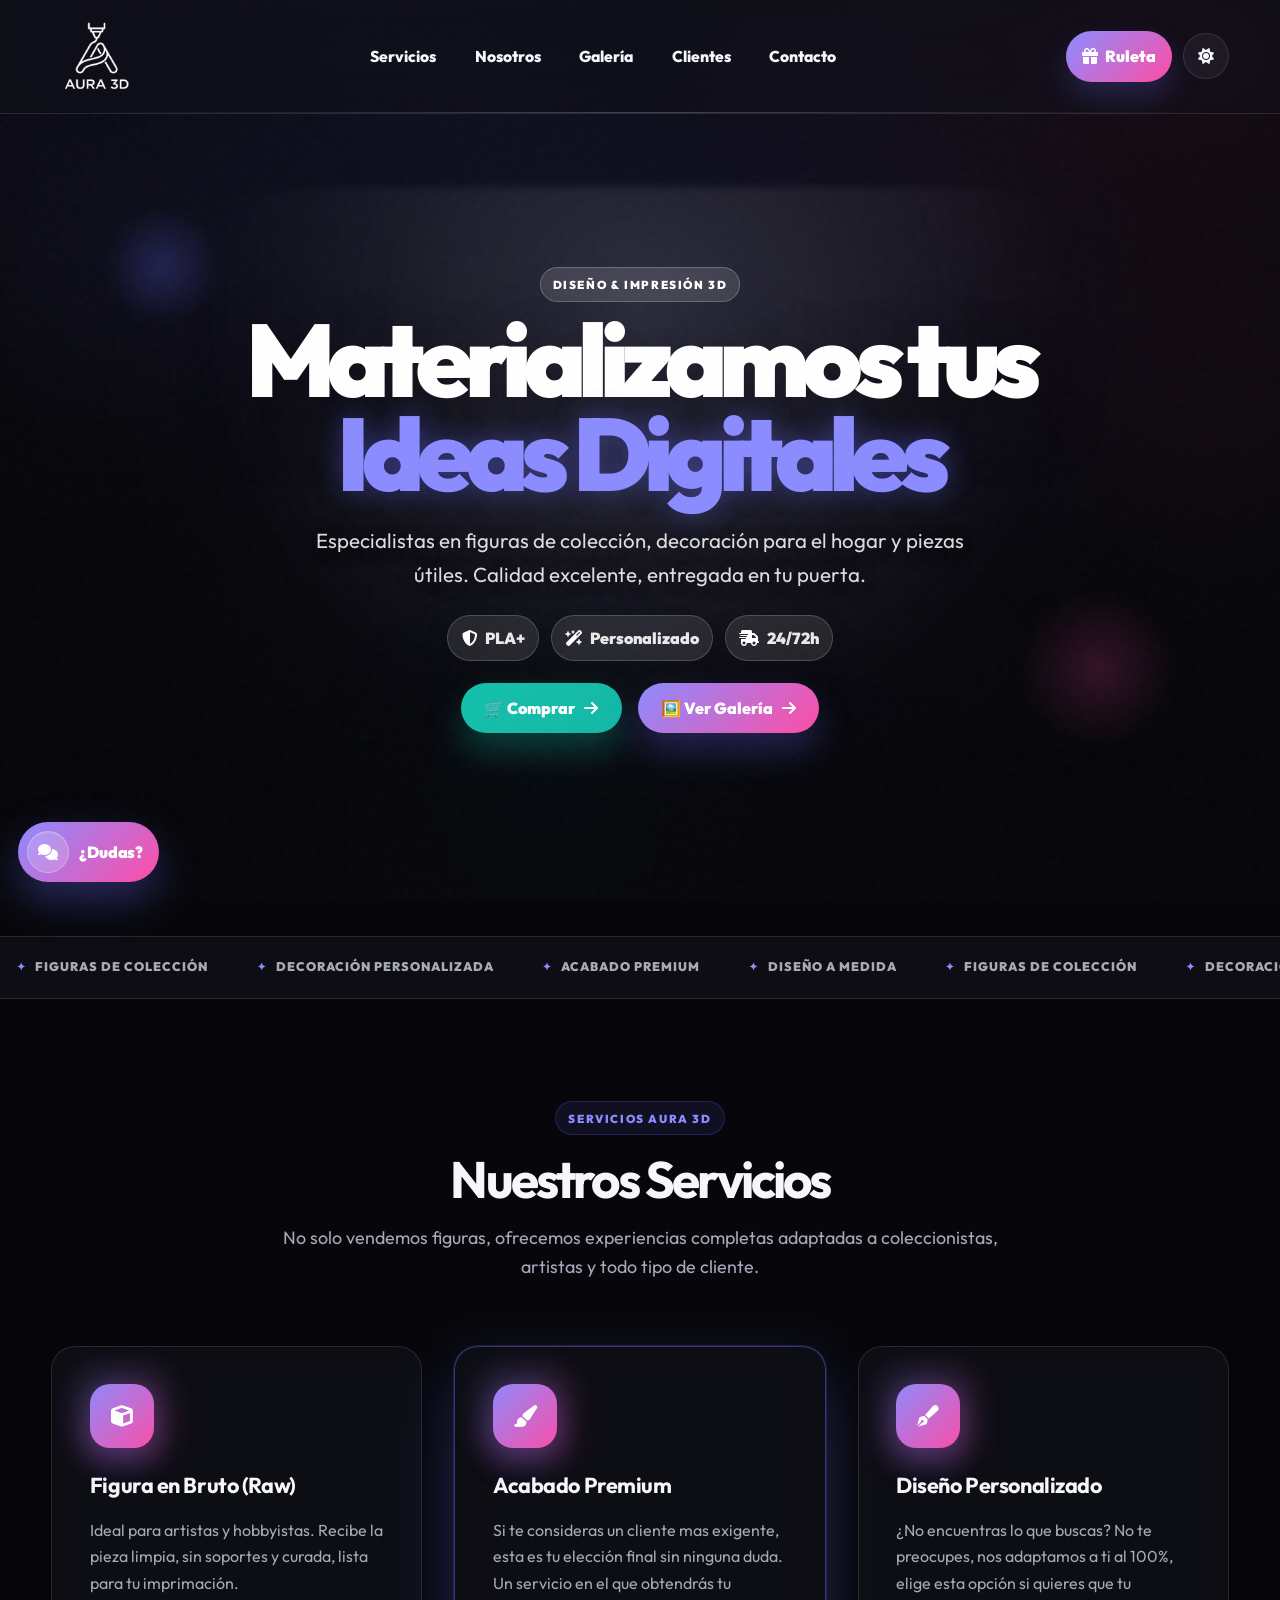
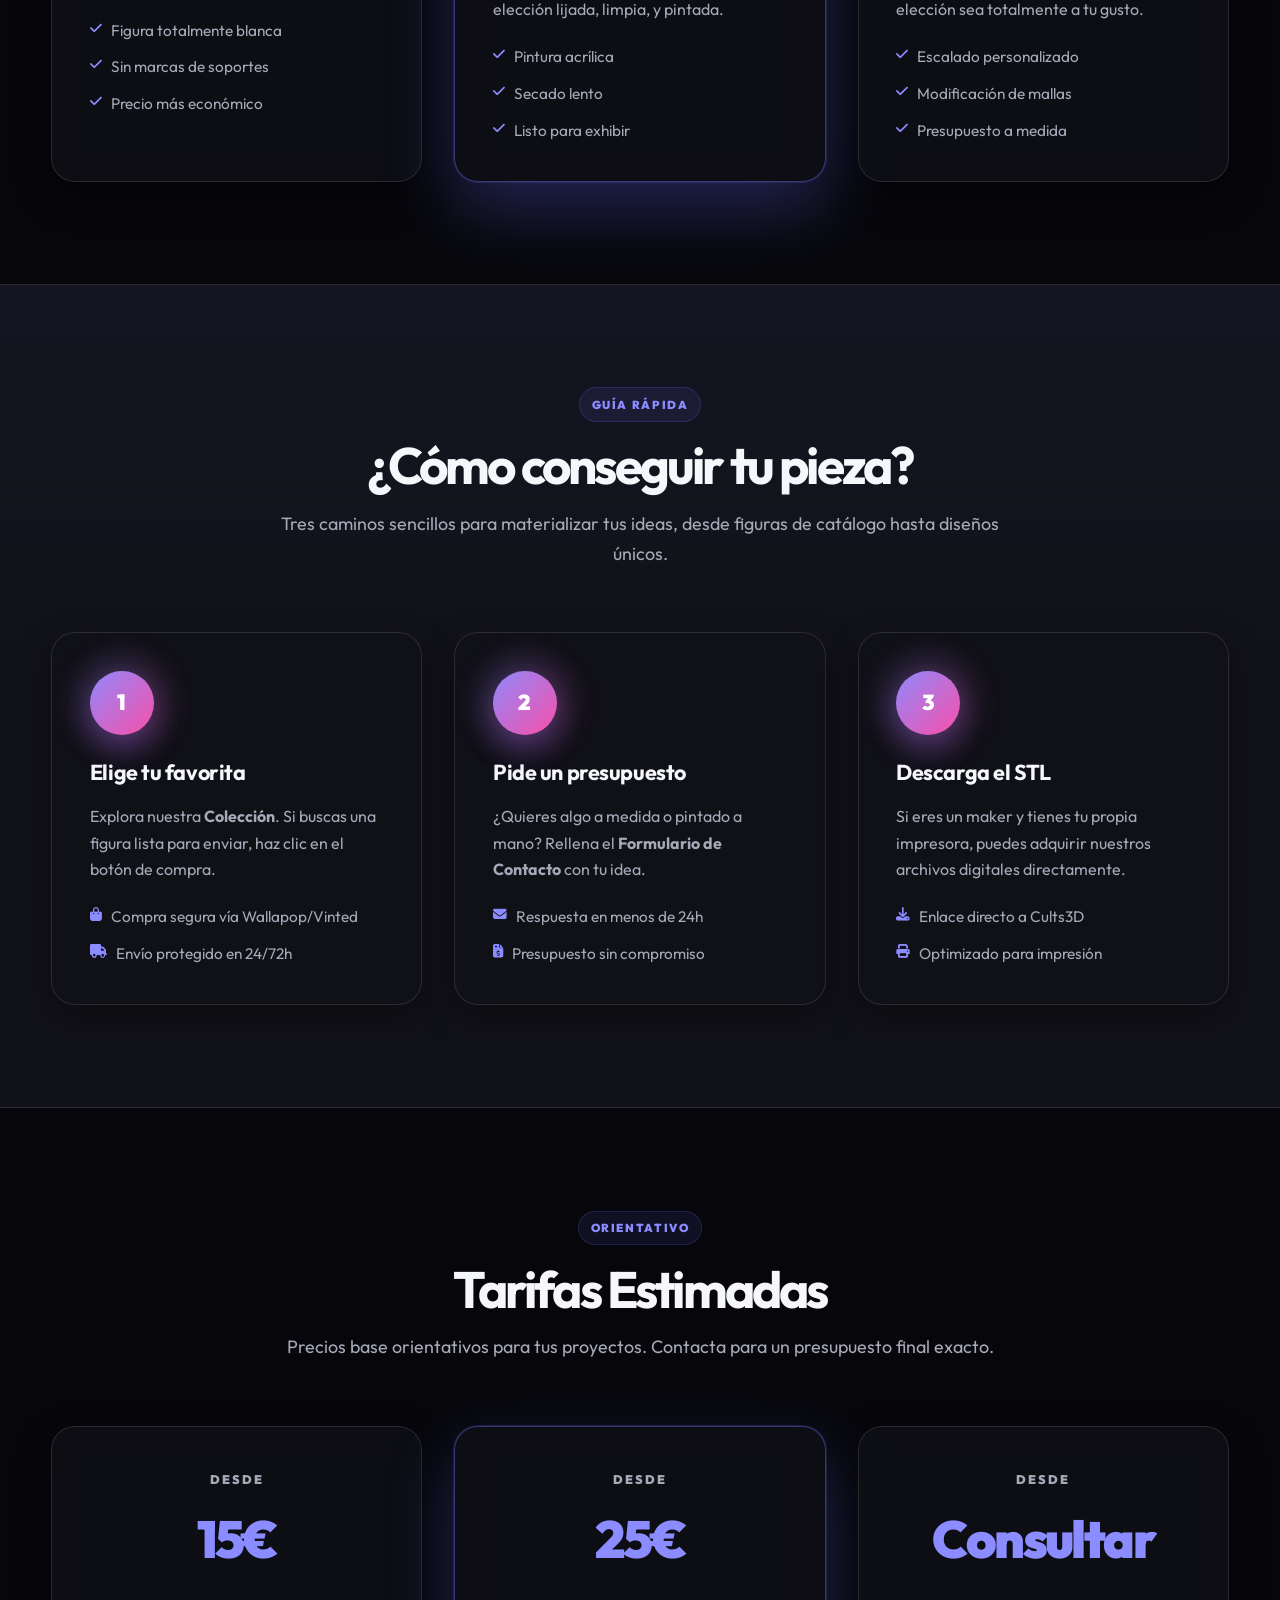
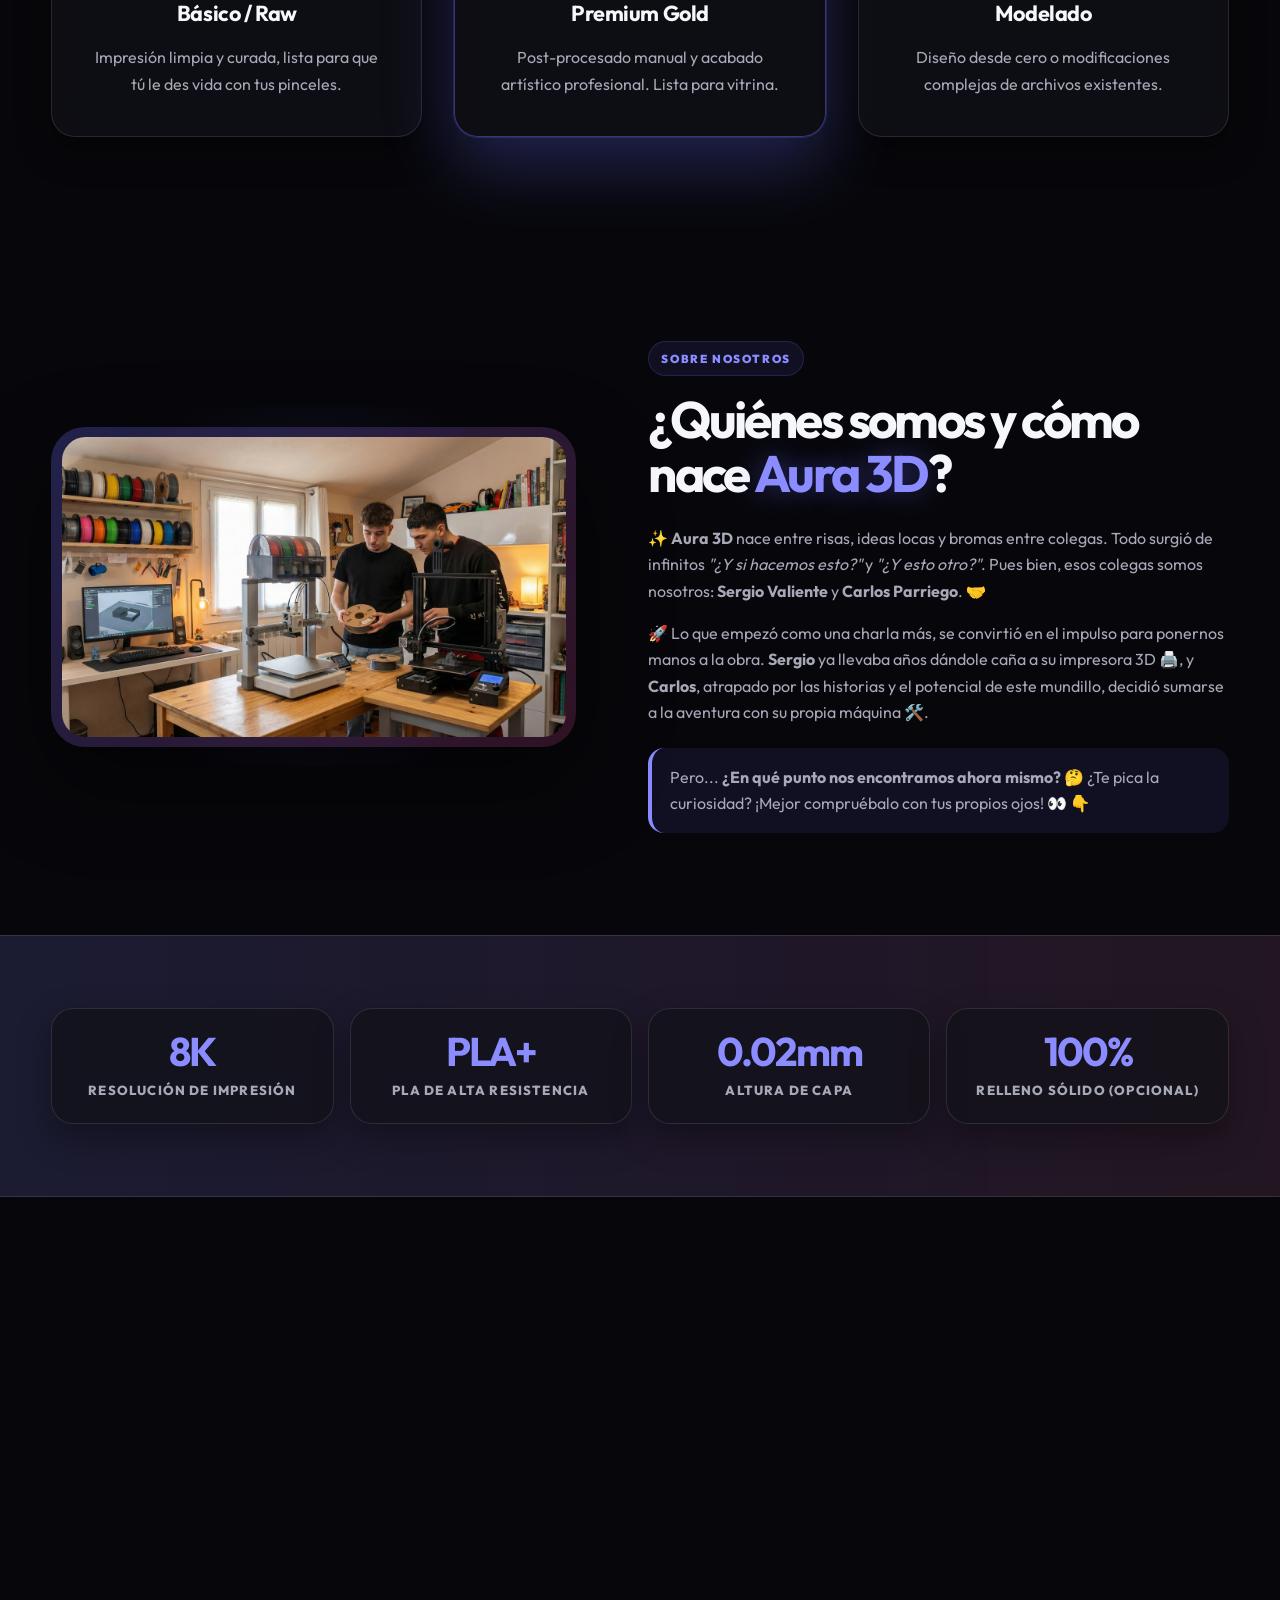
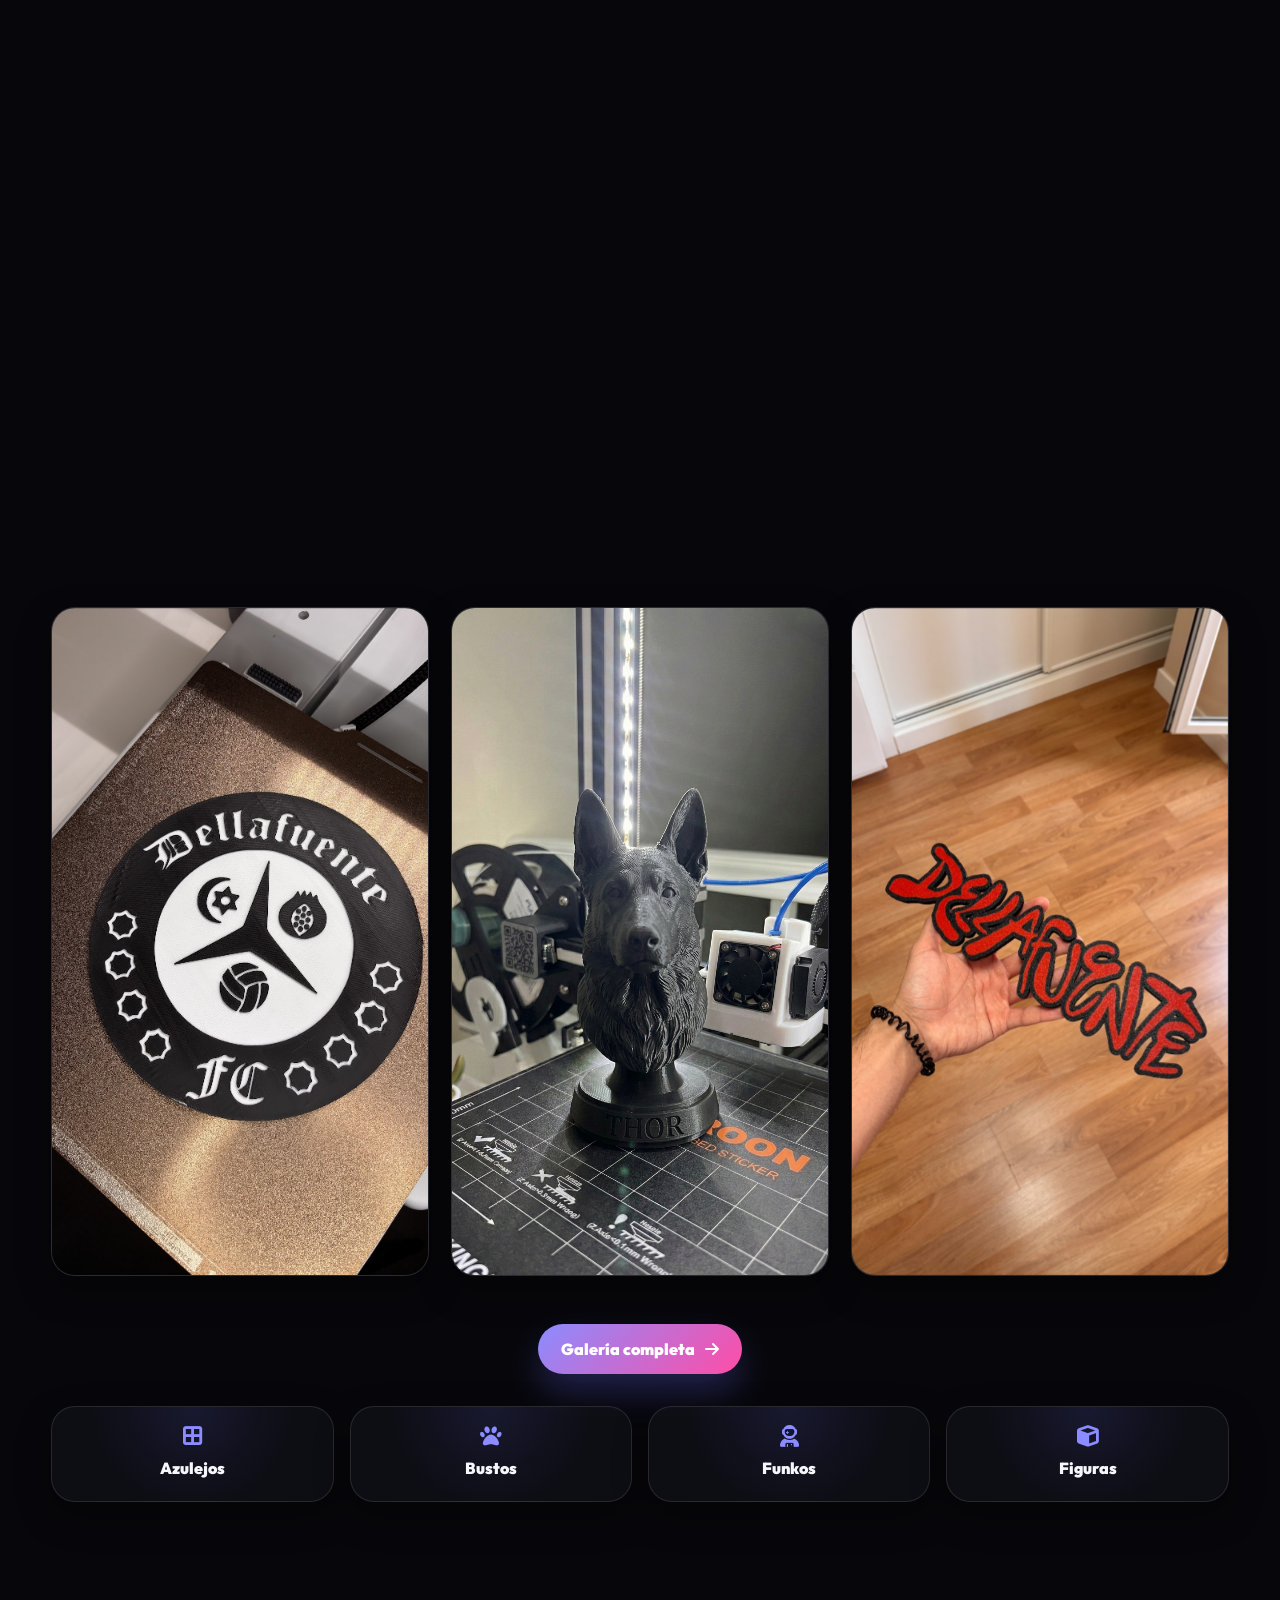
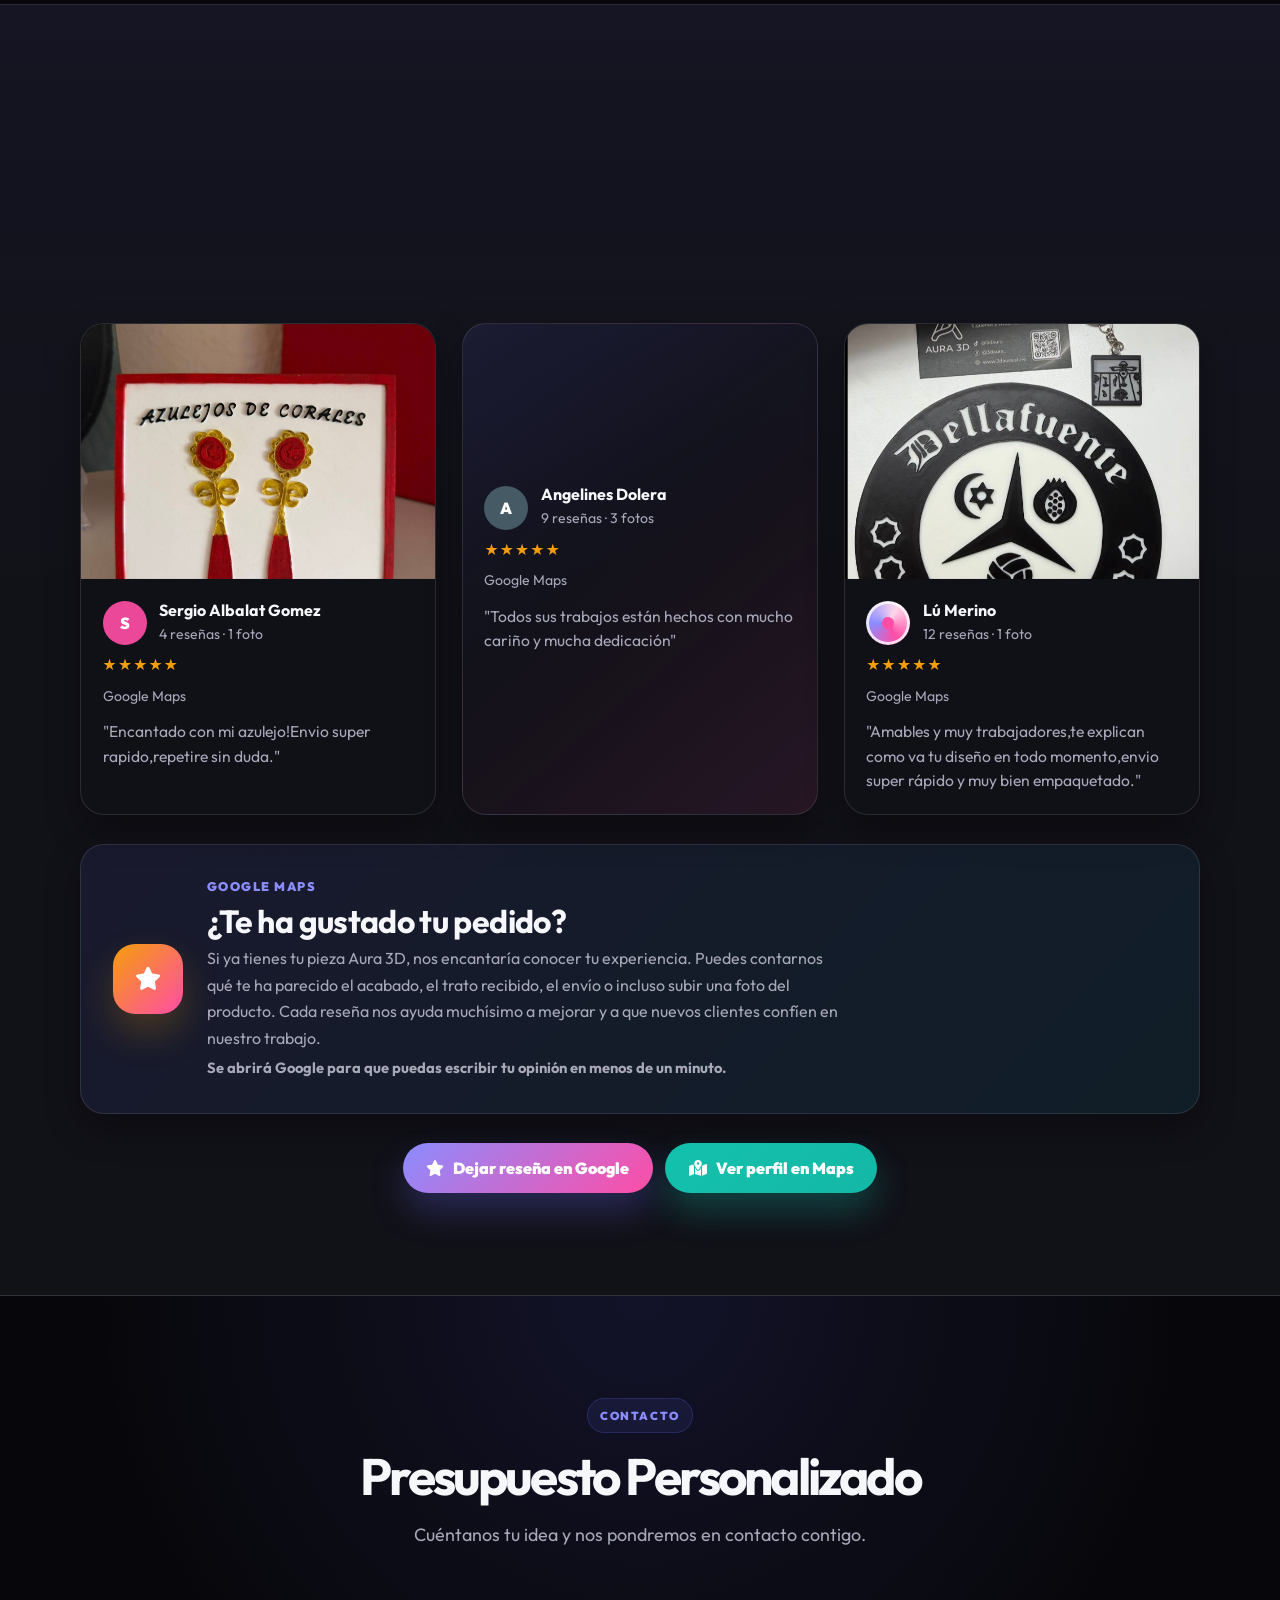
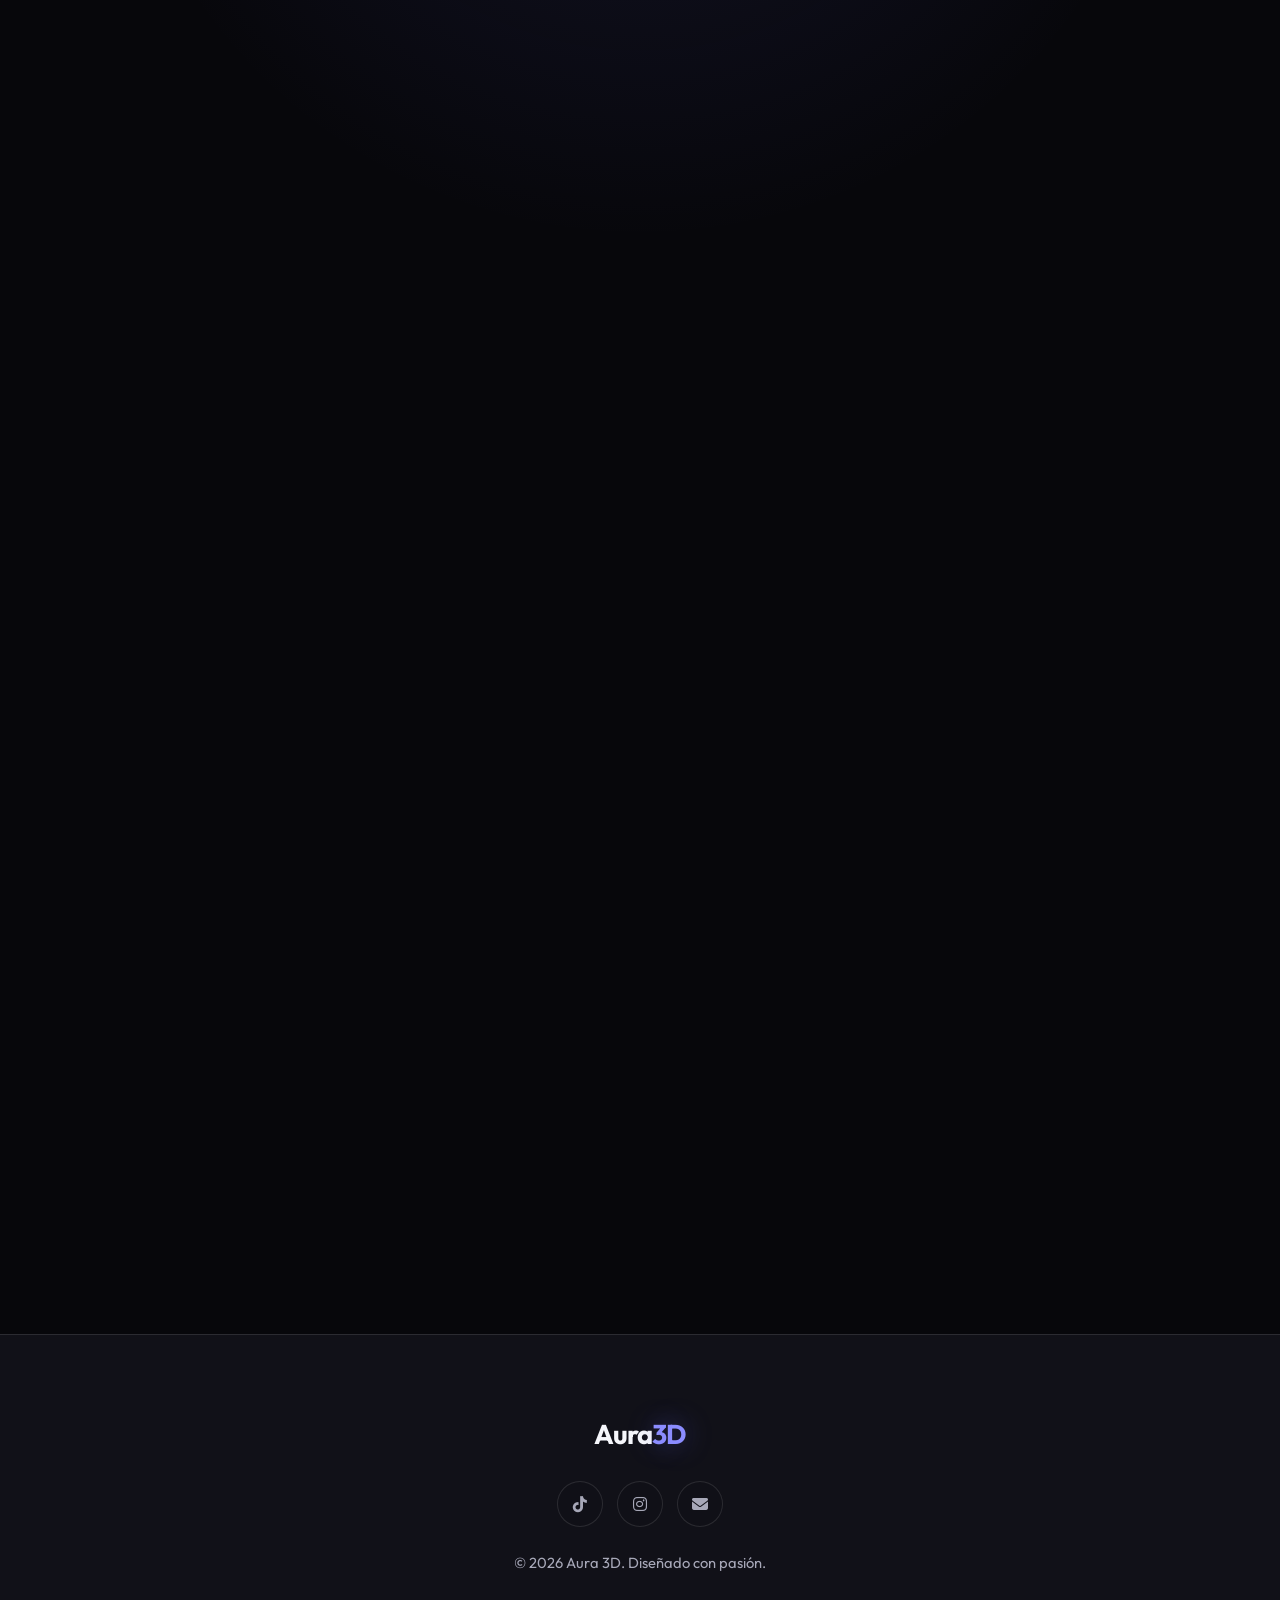
==== commit 6b17253a: "Mejorar SEO visual y datos de negocio" ====
--- a/index.html
+++ b/index.html
@@ -9,6 +9,38 @@
       content="Aura 3D - Estudio de diseño e impresión 3D. Materializamos tus ideas digitales. Figuras personalizadas, decoración y piezas útiles con la mejor calidad."
     />
     <meta name="theme-color" content="#09090b" />
+    <meta name="application-name" content="Aura 3D ✨" />
+    <link rel="canonical" href="https://3daura.store/" />
+    <meta property="og:title" content="Aura 3D ✨ | Estudio de Impresión y Diseño" />
+    <meta
+      property="og:description"
+      content="Aura 3D - Estudio de diseño e impresión 3D. Materializamos tus ideas digitales. Figuras personalizadas, decoración y piezas útiles con la mejor calidad."
+    />
+    <meta
+      property="og:image"
+      content="https://3daura.store/assets/images/iconos/logo_negro.png"
+    />
+    <meta
+      property="og:image:secure_url"
+      content="https://3daura.store/assets/images/iconos/logo_negro.png"
+    />
+    <meta property="og:image:type" content="image/png" />
+    <meta property="og:image:width" content="709" />
+    <meta property="og:image:height" content="709" />
+    <meta property="og:image:alt" content="Logo de Aura 3D sobre fondo negro" />
+    <meta property="og:url" content="https://3daura.store/" />
+    <meta property="og:type" content="website" />
+    <meta property="og:site_name" content="Aura 3D ✨" />
+    <meta name="twitter:card" content="summary_large_image" />
+    <meta name="twitter:title" content="Aura 3D ✨ | Estudio de Impresión y Diseño" />
+    <meta
+      name="twitter:description"
+      content="Aura 3D - Estudio de diseño e impresión 3D. Materializamos tus ideas digitales."
+    />
+    <meta
+      name="twitter:image"
+      content="https://3daura.store/assets/images/iconos/logo_negro.png"
+    />
     <link rel="preconnect" href="https://fonts.googleapis.com" />
     <link rel="preconnect" href="https://fonts.gstatic.com" crossorigin />
     <link
@@ -23,8 +55,108 @@
     <link
       rel="icon"
       type="image/png"
-      href="assets/images/iconos/logo_png_blanco.png"
+      href="/assets/images/iconos/logo_png_negro.png"
     />
+    <link rel="apple-touch-icon" href="/assets/images/iconos/logo_png_negro.png" />
+    <script type="application/ld+json">
+      {
+        "@context": "https://schema.org",
+        "@type": "WebSite",
+        "name": "Aura 3D ✨",
+        "alternateName": "Aura 3D",
+        "url": "https://3daura.store/"
+      }
+    </script>
+    <script type="application/ld+json">
+      {
+        "@context": "https://schema.org",
+        "@type": "Organization",
+        "@id": "https://3daura.store/#organization",
+        "name": "Aura 3D",
+        "alternateName": ["Aura 3D ✨", "3D Aura", "3daura.store"],
+        "url": "https://3daura.store/",
+        "logo": "https://3daura.store/assets/images/iconos/logo_negro.png",
+        "image": "https://3daura.store/assets/images/iconos/logo_negro.png",
+        "email": "3daurainfo@gmail.com",
+        "sameAs": [
+          "https://www.tiktok.com/@3daura",
+          "https://www.instagram.com/3daura_/",
+          "https://www.youtube.com/@3dauraaa",
+          "https://www.wallapop.com/user/3da-476018086?_pid=wi&_uid=476018086",
+          "https://cults3d.com/en/users/aura3d/3d-models",
+          "https://maps.app.goo.gl/aT8gJy1tkxGCemg5A"
+        ]
+      }
+    </script>
+    <script type="application/ld+json">
+      {
+        "@context": "https://schema.org",
+        "@type": "LocalBusiness",
+        "@id": "https://3daura.store/#localbusiness",
+        "name": "Aura 3D",
+        "alternateName": ["Aura 3D ✨", "3D Aura", "3daura.store"],
+        "url": "https://3daura.store/",
+        "logo": "https://3daura.store/assets/images/iconos/logo_negro.png",
+        "image": [
+          "https://3daura.store/assets/images/iconos/logo_negro.png",
+          "https://3daura.store/assets/images/3daura_sergio_carlos.png",
+          "https://3daura.store/assets/images/equipo.png"
+        ],
+        "description": "Aura 3D es un estudio de diseño e impresión 3D especializado en figuras personalizadas, decoración, piezas útiles y acabados a medida.",
+        "email": "3daurainfo@gmail.com",
+        "priceRange": "€€",
+        "currenciesAccepted": "EUR",
+        "paymentAccepted": "Wallapop, Vinted, transferencia bancaria, efectivo",
+        "areaServed": [
+          {
+            "@type": "Country",
+            "name": "España"
+          }
+        ],
+        "hasMap": "https://maps.app.goo.gl/aT8gJy1tkxGCemg5A",
+        "sameAs": [
+          "https://www.tiktok.com/@3daura",
+          "https://www.instagram.com/3daura_/",
+          "https://www.youtube.com/@3dauraaa",
+          "https://www.wallapop.com/user/3da-476018086?_pid=wi&_uid=476018086",
+          "https://cults3d.com/en/users/aura3d/3d-models",
+          "https://maps.app.goo.gl/aT8gJy1tkxGCemg5A"
+        ],
+        "contactPoint": {
+          "@type": "ContactPoint",
+          "email": "3daurainfo@gmail.com",
+          "contactType": "customer support",
+          "areaServed": "ES",
+          "availableLanguage": ["es"]
+        },
+        "makesOffer": [
+          {
+            "@type": "Offer",
+            "itemOffered": {
+              "@type": "Service",
+              "name": "Diseño e impresión 3D personalizada",
+              "description": "Creación de figuras, decoración y piezas personalizadas mediante impresión 3D."
+            }
+          },
+          {
+            "@type": "Offer",
+            "itemOffered": {
+              "@type": "Service",
+              "name": "Figuras y regalos personalizados",
+              "description": "Productos personalizados inspirados en ideas, referencias o diseños del cliente."
+            }
+          },
+          {
+            "@type": "Offer",
+            "itemOffered": {
+              "@type": "Service",
+              "name": "Modelos digitales para impresión 3D",
+              "description": "Diseños y modelos 3D preparados para impresión."
+            }
+          }
+        ]
+      }
+    </script>
     <script type="module" src="main.js"></script>
   </head>
 
@@ -155,31 +287,7 @@
             🖼️ Ver Galería <i class="fas fa-arrow-right"></i>
           </a>
         </div>
-        <div
-          class="hero-product-strip fade-in"
-          aria-label="Vista previa de piezas Aura 3D"
-        >
-          <img
-            src="assets/images/azulejos/corales/corales_1.jpg"
-            alt="Azulejo Corales"
-            loading="lazy"
-          />
-          <img
-            src="assets/images/bustos_mascotas/busto_1.png"
-            alt="Busto personalizado de mascota"
-            loading="lazy"
-          />
-          <img
-            src="assets/images/fnaf/fnaf_1.png"
-            alt="Figura FNAF impresa en 3D"
-            loading="lazy"
-          />
-        </div>
-      </div>
-
-      <a class="scroll-cue" href="#servicios" aria-label="Bajar a servicios">
-        <span></span>
-      </a>
+      </div>
     </header>
 
     <section class="brand-marquee" aria-label="Especialidades Aura 3D">
--- a/style.css
+++ b/style.css
@@ -490,29 +490,6 @@
   gap: 1rem;
 }
 
-.scroll-cue {
-  position: absolute;
-  bottom: 2.2rem;
-  left: 50%;
-  transform: translateX(-50%);
-  width: 30px;
-  height: 48px;
-  border: 1px solid rgba(255, 255, 255, 0.36);
-  border-radius: 999px;
-  display: grid;
-  place-items: start center;
-  padding-top: 8px;
-  opacity: 0.78;
-}
-
-.scroll-cue span {
-  width: 5px;
-  height: 5px;
-  background: #fff;
-  border-radius: 999px;
-  animation: scrollCue 1.6s ease-in-out infinite;
-}
-
 /* Grids/cards */
 .grid-3 {
   display: grid;
@@ -2206,16 +2183,6 @@
     transform: translateY(-12px);
   }
 }
-@keyframes scrollCue {
-  0% {
-    transform: translateY(0);
-    opacity: 1;
-  }
-  100% {
-    transform: translateY(24px);
-    opacity: 0;
-  }
-}
 @keyframes modalIn {
   from {
     opacity: 0;
@@ -2704,38 +2671,6 @@
   color: #fff;
 }
 
-.hero-product-strip {
-  display: flex;
-  justify-content: center;
-  gap: 0.75rem;
-  margin-top: 1.45rem;
-}
-
-.hero-product-strip img {
-  width: clamp(64px, 9vw, 98px);
-  aspect-ratio: 1;
-  border-radius: 24px;
-  object-fit: cover;
-  border: 1px solid rgba(255, 255, 255, 0.24);
-  box-shadow: 0 20px 46px rgba(0, 0, 0, 0.28);
-  transform: rotate(var(--rot, 0deg));
-  transition: var(--transition);
-}
-
-.hero-product-strip img:nth-child(1) {
-  --rot: -6deg;
-}
-.hero-product-strip img:nth-child(2) {
-  --rot: 2deg;
-  margin-top: 1rem;
-}
-.hero-product-strip img:nth-child(3) {
-  --rot: 7deg;
-}
-.hero-product-strip img:hover {
-  transform: translateY(-8px) scale(1.06) rotate(0deg);
-}
-
 .brand-marquee {
   position: relative;
   overflow: hidden;
@@ -3390,10 +3325,6 @@
     font-size: 0.9rem;
   }
 
-  .hero-product-strip {
-    margin-top: 1rem;
-  }
-
   .catalog-jump-menu {
     overflow-x: auto;
     flex-wrap: nowrap;
@@ -3424,11 +3355,6 @@
   .hero-badges span {
     font-size: 0.82rem;
     min-height: 36px;
-  }
-
-  .hero-product-strip img {
-    width: 66px;
-    border-radius: 18px;
   }
 
   .category-showcase {
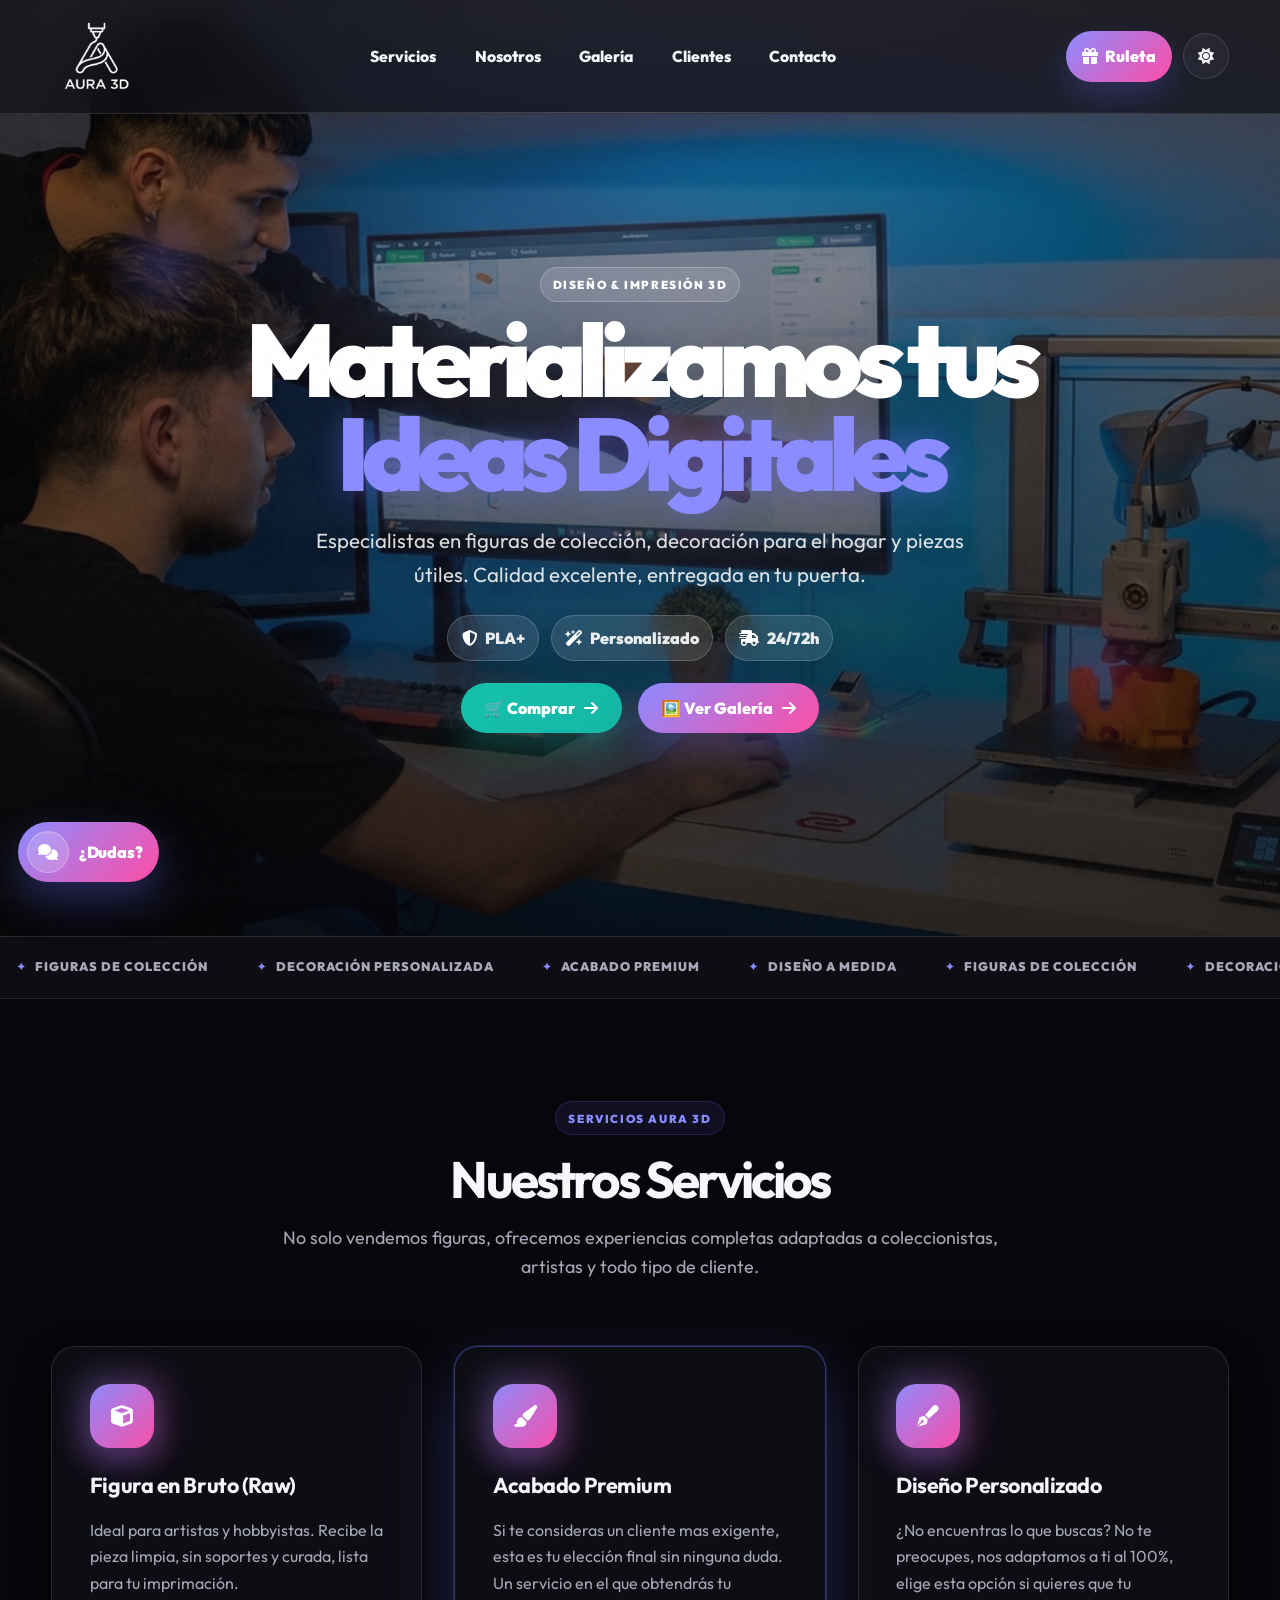
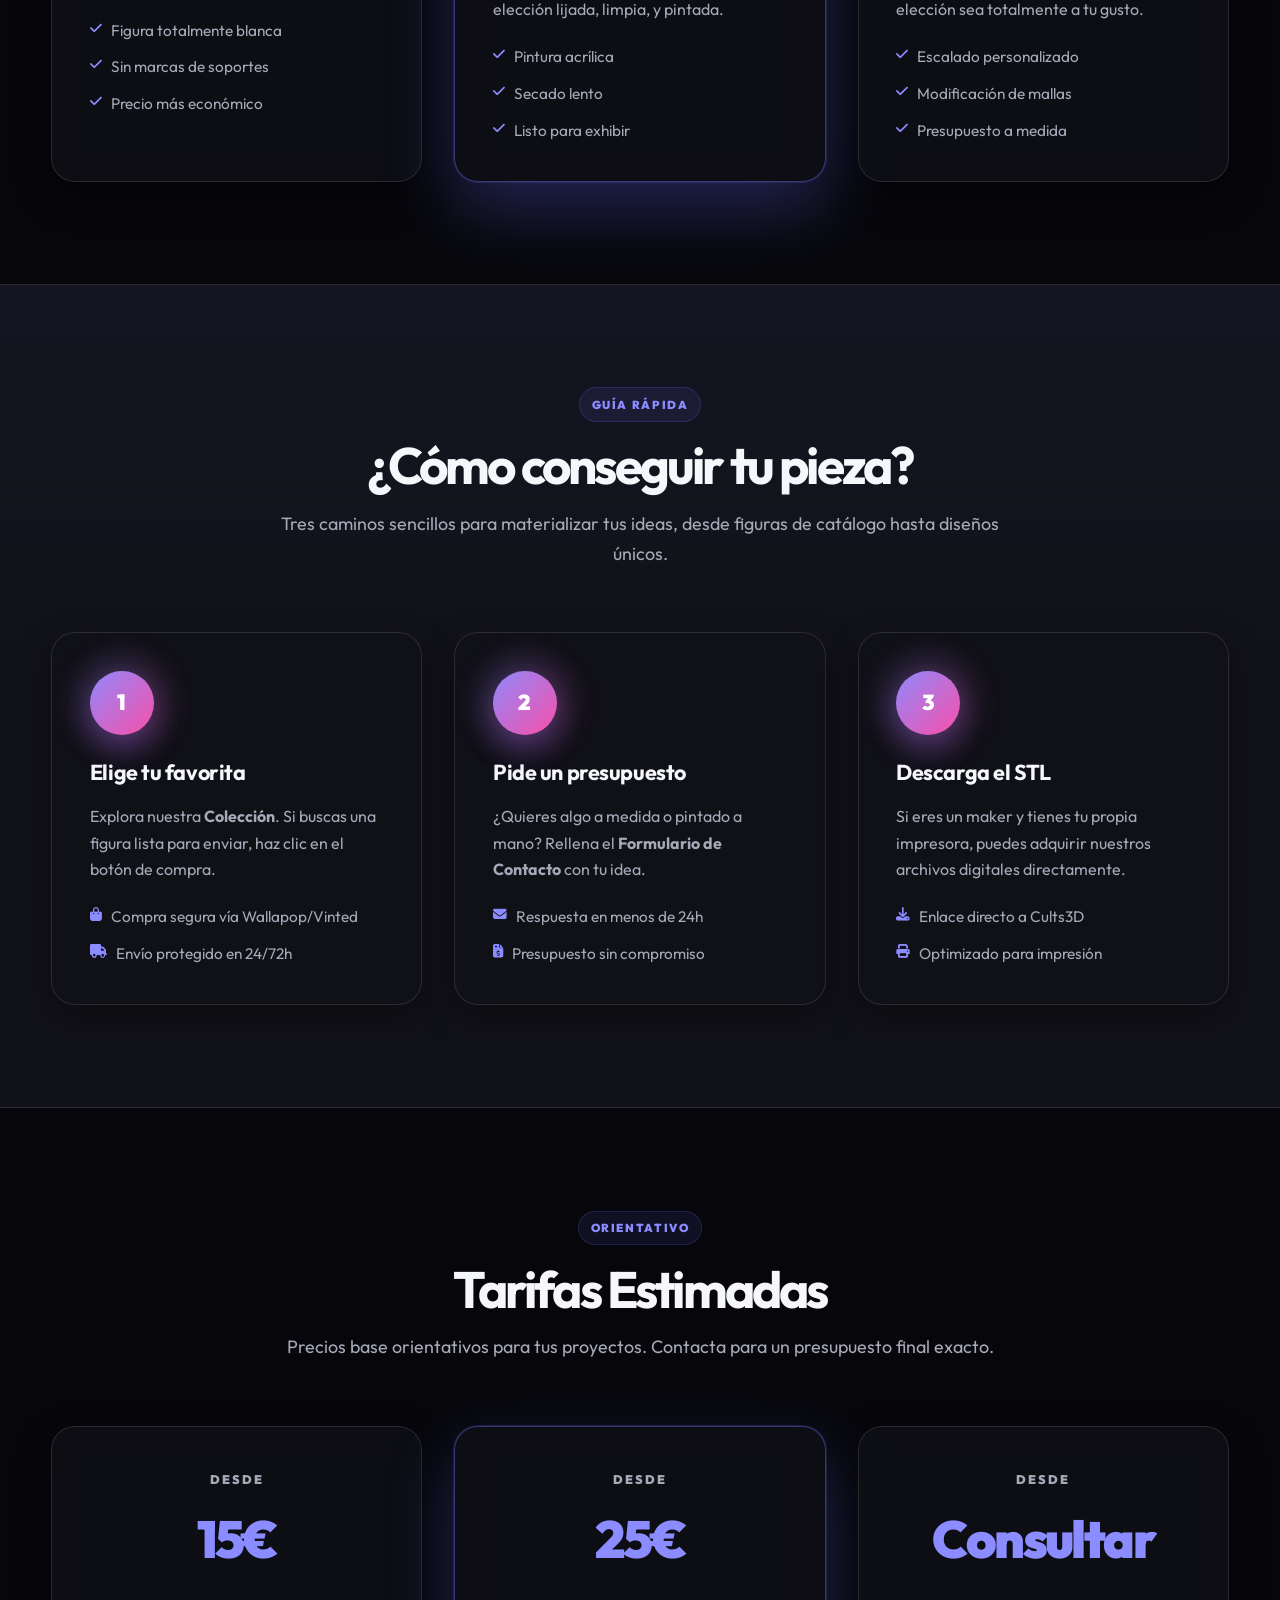
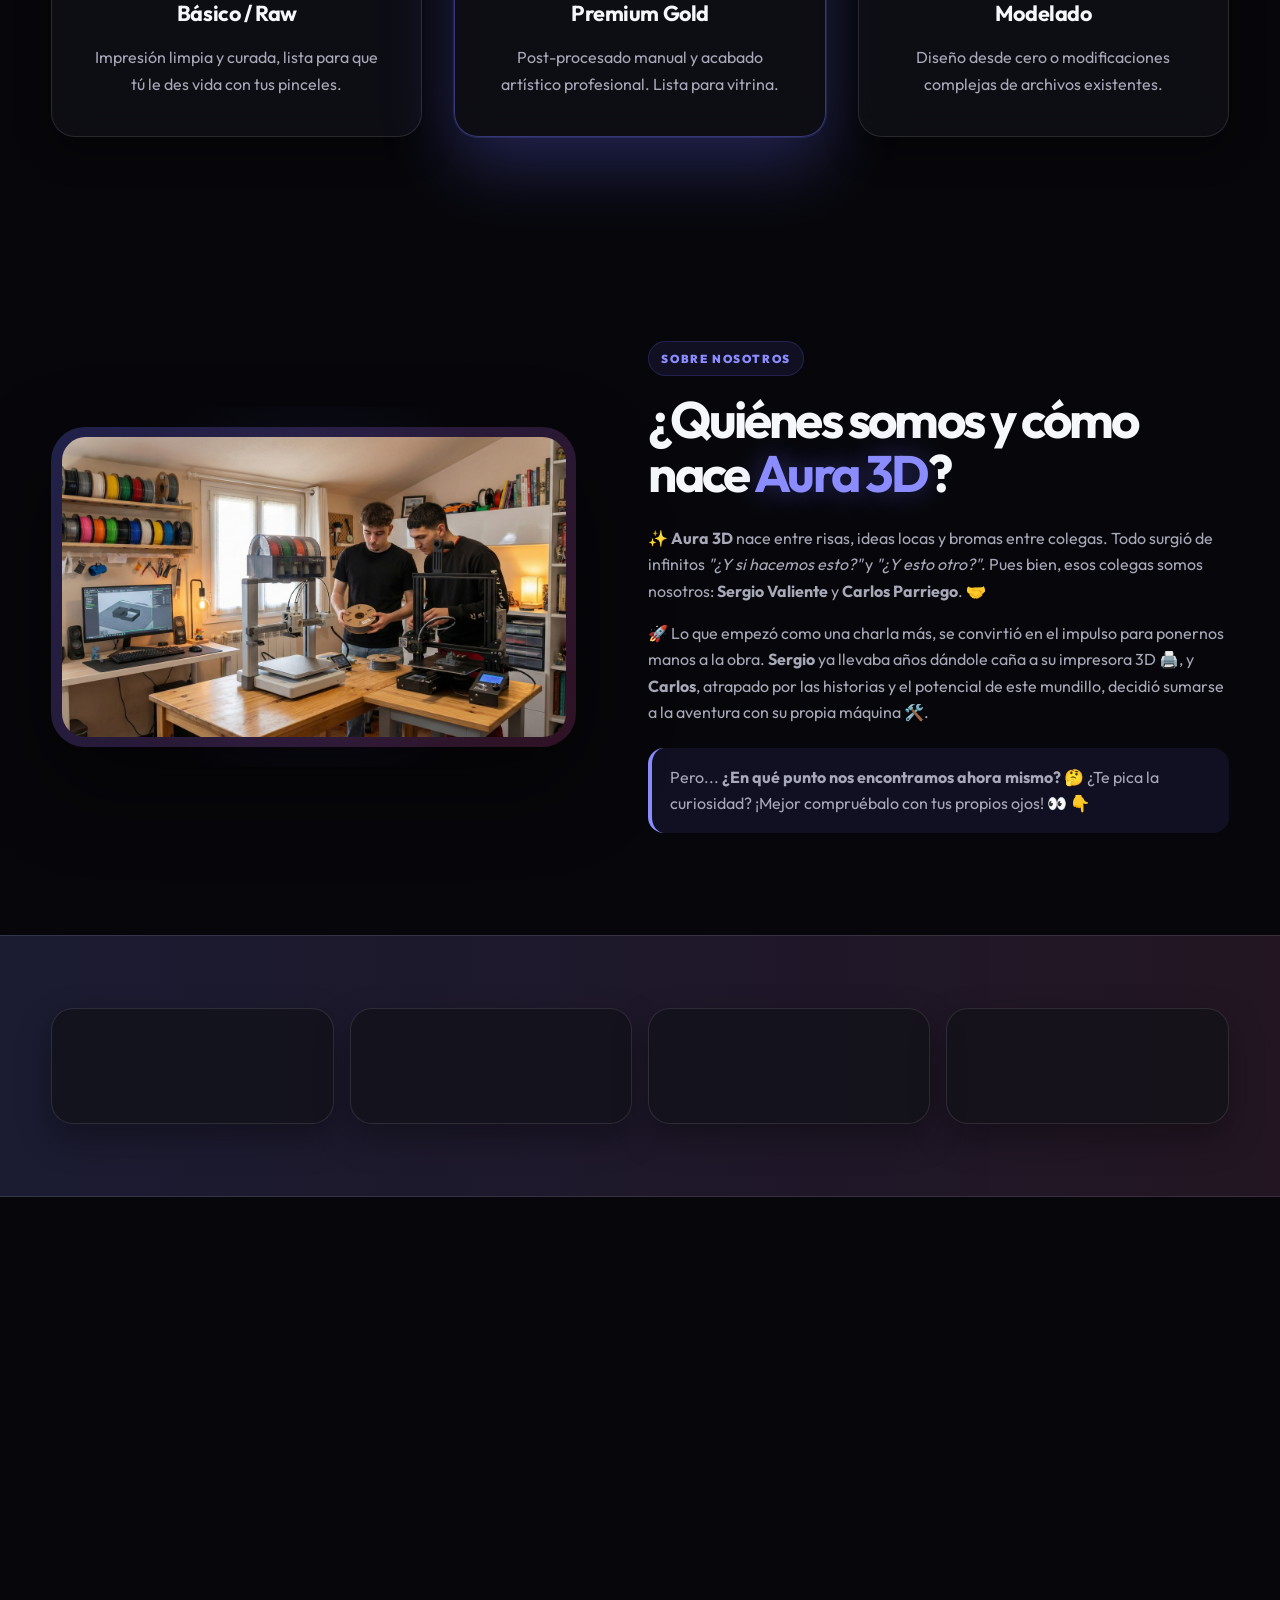
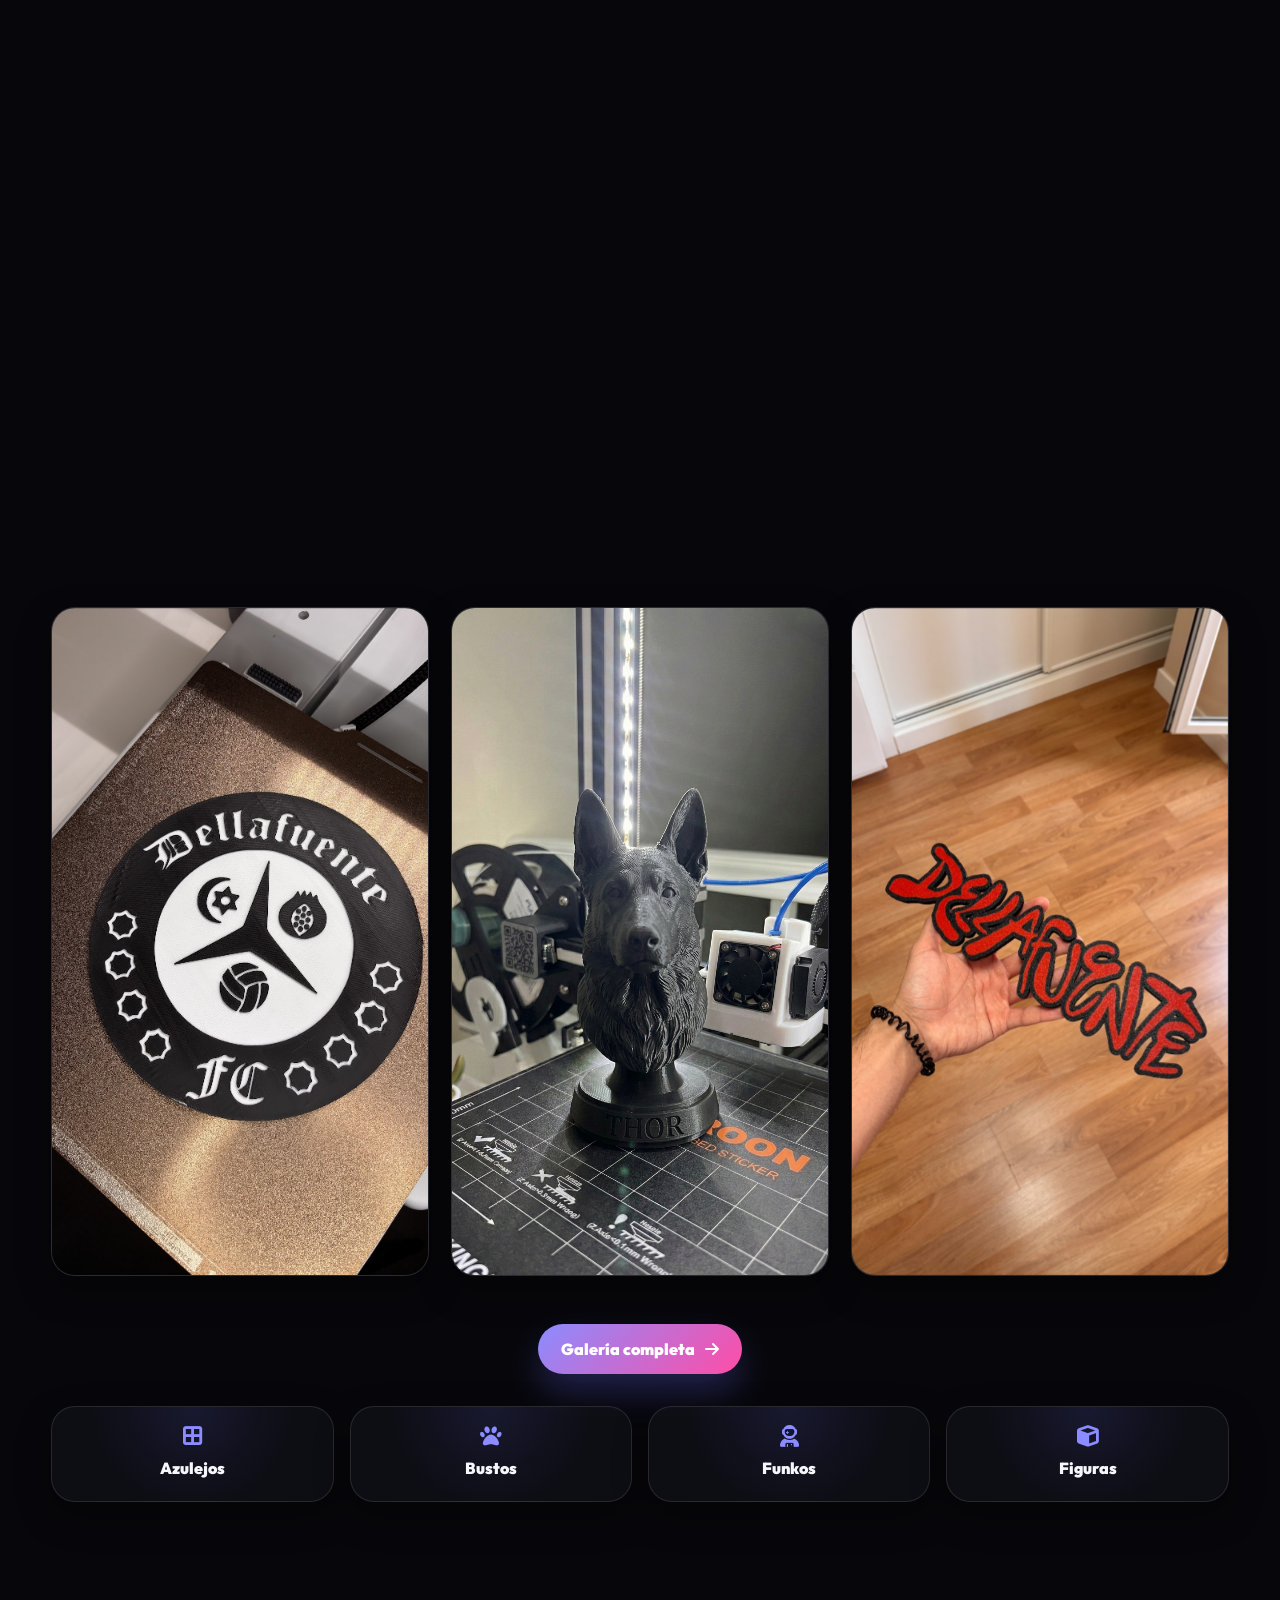
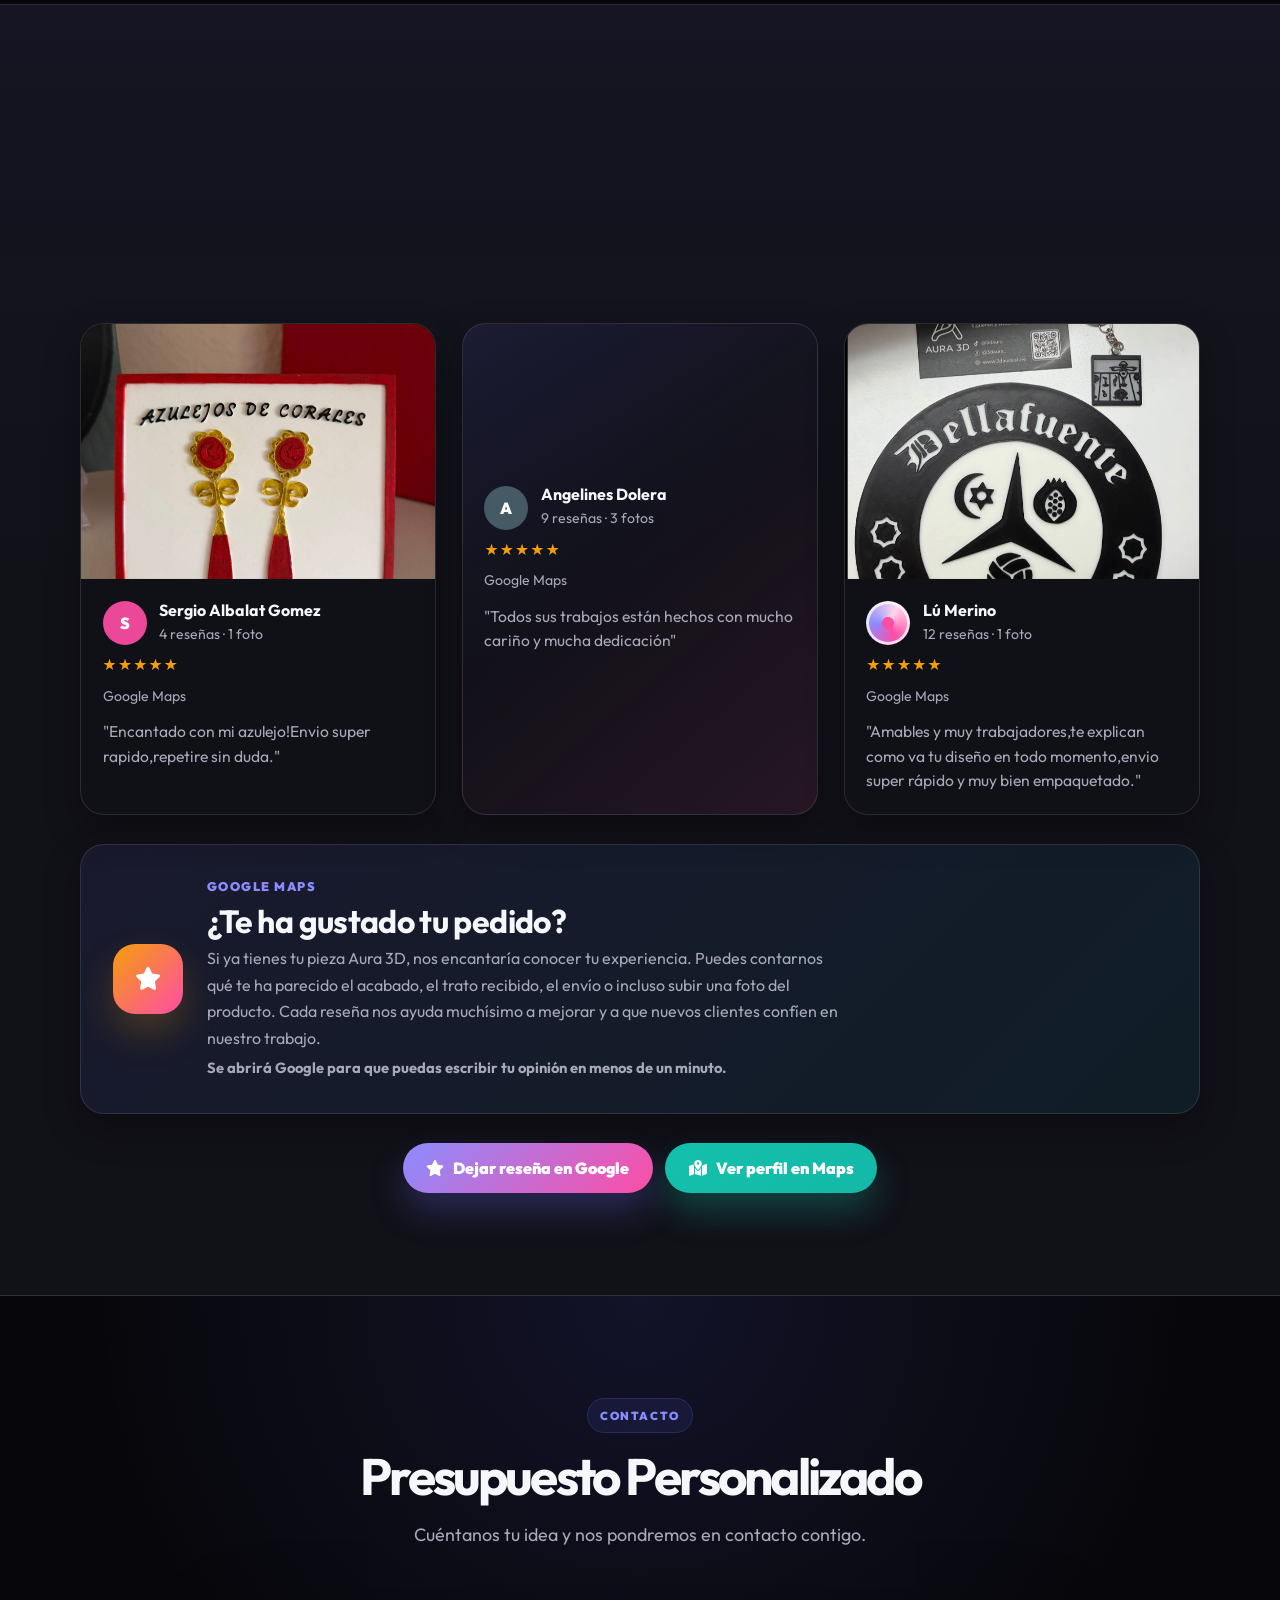
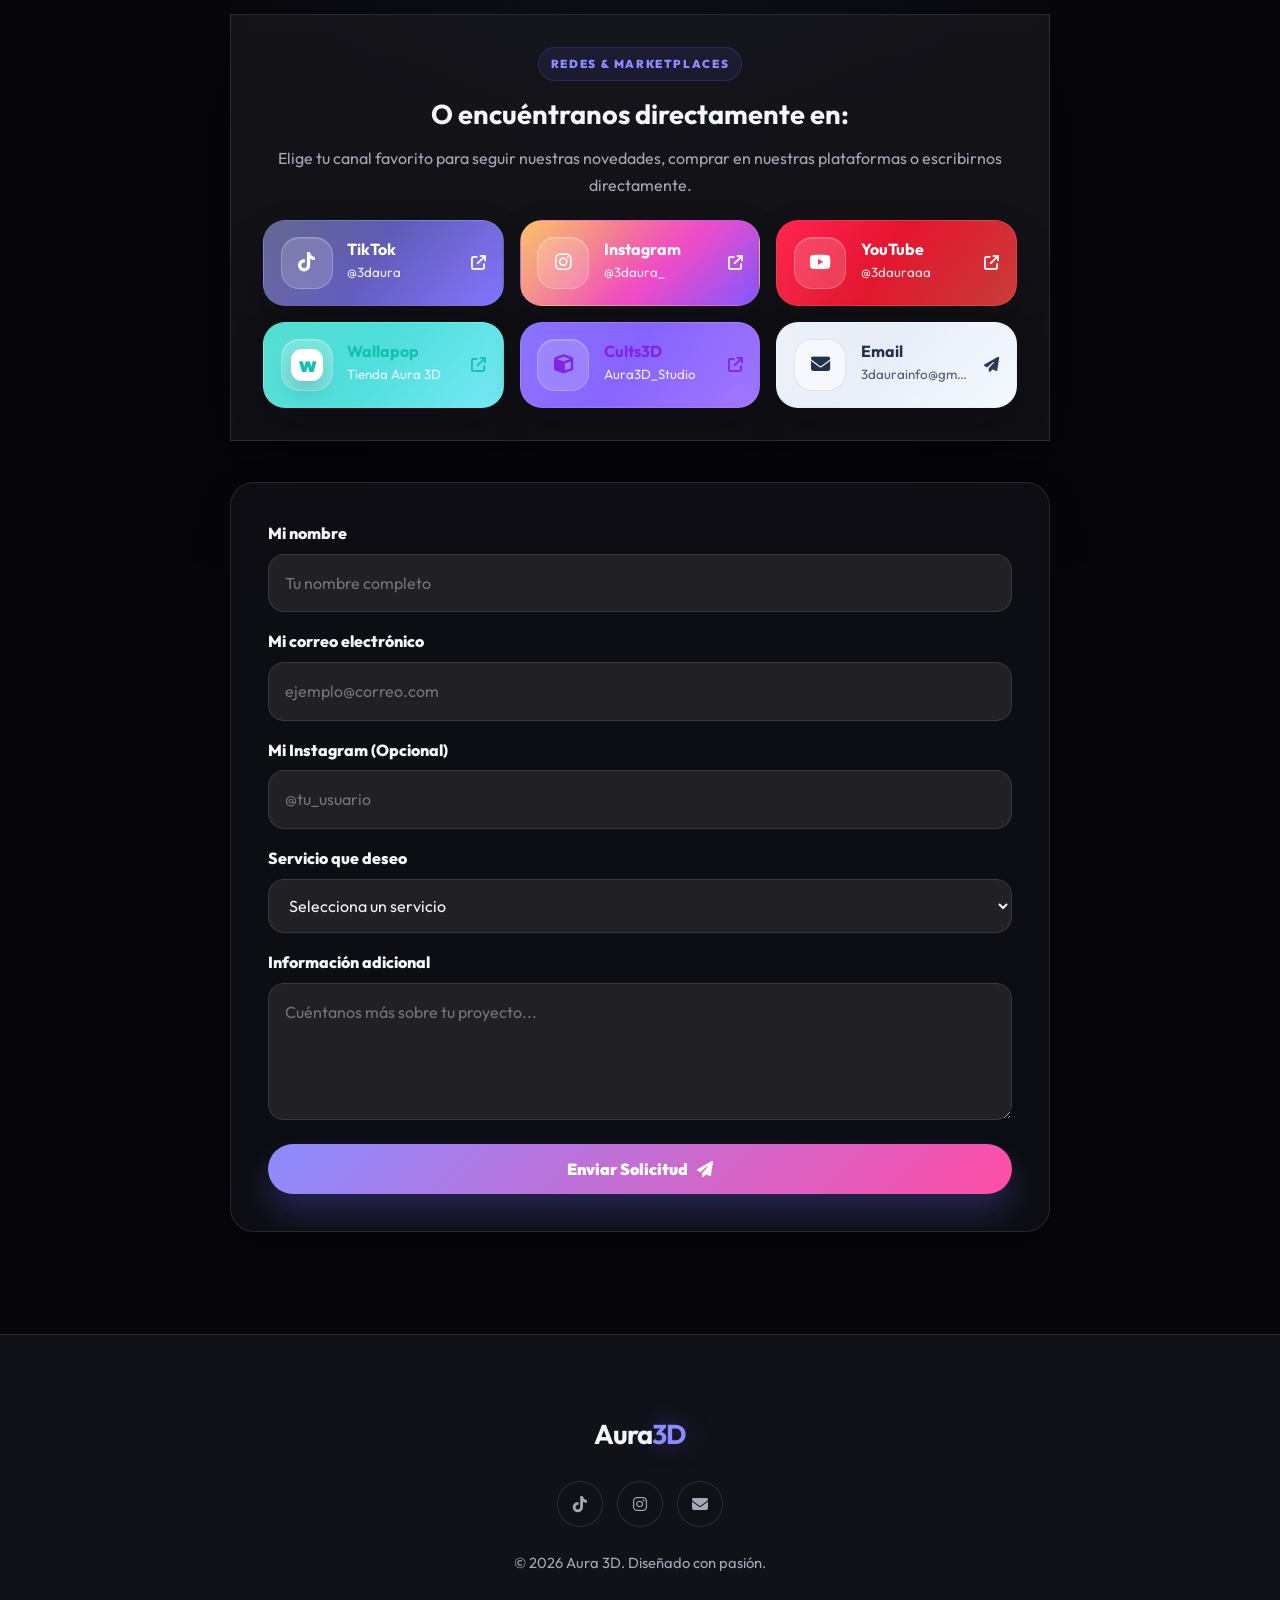
==== commit 70ce8d76: "Retirar sorteo Dellafuente" ====
--- a/index.html
+++ b/index.html
@@ -1030,61 +1030,6 @@
       </div>
     </div>
 
-    <div
-      id="sorteo-popup"
-      class="modal-overlay sorteo-popup-overlay"
-      aria-hidden="true"
-    >
-      <div
-        class="modal-content sorteo-popup"
-        role="dialog"
-        aria-modal="true"
-        aria-labelledby="sorteo-popup-title"
-      >
-        <button
-          id="close-sorteo-popup"
-          class="modal-close"
-          type="button"
-          aria-label="Cerrar aviso del sorteo"
-        >
-          <i class="fas fa-times"></i>
-        </button>
-        <div class="sorteo-popup-body">
-          <div class="sorteo-popup-logos" aria-label="Colaboradores del sorteo">
-            <img
-              src="assets/images/iconos/logo_png_blanco.png"
-              alt="Aura 3D"
-              loading="lazy"
-            />
-            <span>x</span>
-            <img
-              src="assets/images/sorteo/benditos-club.jpg"
-              alt="Benditos Club"
-              loading="lazy"
-            />
-          </div>
-          <img
-            class="sorteo-popup-dellafuente"
-            src="assets/images/sorteo/dellafuente-logo.png"
-            alt="Dellafuente"
-            loading="lazy"
-          />
-          <span class="sorteo-popup-tag">Del 1 al 7 de junio</span>
-          <h2 id="sorteo-popup-title">Sorteo Dellafuente activo</h2>
-          <p>
-            Participa en el sorteo de Aura 3D y consulta premios, requisitos,
-            bases y condiciones antes de apuntarte.
-          </p>
-          <a href="sorteo.html" class="btn-primary btn-full">
-            Ver sorteo y bases <i class="fas fa-arrow-right"></i>
-          </a>
-          <button id="sorteo-popup-later" class="btn-ghost" type="button">
-            Seguir viendo la web
-          </button>
-        </div>
-      </div>
-    </div>
-
     <div id="promo-popup" class="modal-overlay" aria-hidden="true">
       <div
         class="modal-content promo-modal"
--- a/style.css
+++ b/style.css
@@ -3877,546 +3877,6 @@
 }
 
 
-/* Sorteo Dellafuente */
-.sorteo-page-body {
-  background:
-    radial-gradient(circle at 84% 7%, rgba(236, 72, 153, 0.16), transparent 34rem),
-    radial-gradient(circle at 10% 24%, rgba(99, 102, 241, 0.12), transparent 30rem),
-    var(--bg-color);
-}
-
-.sorteo-hero {
-  position: relative;
-  overflow: hidden;
-  padding: clamp(8rem, 14vw, 11rem) 0 clamp(3.5rem, 8vw, 6rem);
-  border-bottom: 1px solid var(--border-color);
-  background:
-    linear-gradient(180deg, rgba(9, 9, 14, 0.18), rgba(9, 9, 14, 0)),
-    var(--bg-color);
-}
-
-.sorteo-hero::before {
-  content: "";
-  position: absolute;
-  inset: 0;
-  background-image:
-    linear-gradient(rgba(255, 255, 255, 0.035) 1px, transparent 1px),
-    linear-gradient(90deg, rgba(255, 255, 255, 0.035) 1px, transparent 1px);
-  background-size: 46px 46px;
-  mask-image: linear-gradient(180deg, rgba(0,0,0,0.88), transparent 82%);
-  pointer-events: none;
-}
-
-.sorteo-hero-orb {
-  position: absolute;
-  border-radius: 999px;
-  filter: blur(4px);
-  pointer-events: none;
-  opacity: 0.55;
-}
-
-.sorteo-hero-orb-one {
-  width: min(48vw, 520px);
-  aspect-ratio: 1;
-  right: -12%;
-  top: -10%;
-  background: radial-gradient(circle, rgba(236, 72, 153, 0.28), transparent 68%);
-}
-
-.sorteo-hero-orb-two {
-  width: min(42vw, 440px);
-  aspect-ratio: 1;
-  left: -12%;
-  bottom: -14%;
-  background: radial-gradient(circle, rgba(99, 102, 241, 0.22), transparent 68%);
-}
-
-.sorteo-hero-grid {
-  position: relative;
-  z-index: 1;
-  display: grid;
-  grid-template-columns: minmax(0, 1.05fr) minmax(330px, 0.95fr);
-  align-items: center;
-  gap: clamp(2rem, 6vw, 4.5rem);
-}
-
-.sorteo-eyebrow {
-  color: var(--text-secondary);
-  font-size: clamp(1rem, 2vw, 1.2rem);
-  font-weight: 900;
-  letter-spacing: 0.02em;
-}
-
-.sorteo-hero h1 {
-  margin: 0.4rem 0 1.2rem;
-  font-size: clamp(3.3rem, 9vw, 7.6rem);
-  line-height: 0.88;
-  letter-spacing: -0.075em;
-}
-
-.sorteo-lead {
-  max-width: 650px;
-  color: var(--text-secondary);
-  font-size: clamp(1.04rem, 2vw, 1.24rem);
-}
-
-.sorteo-status {
-  display: flex;
-  align-items: center;
-  gap: 0.9rem;
-  width: min(100%, 620px);
-  margin: 1.55rem 0 1.35rem;
-  padding: 1rem 1.1rem;
-  border: 1px solid var(--border-color);
-  border-radius: 22px;
-  background: var(--surface);
-  box-shadow: var(--shadow-sm);
-}
-
-.sorteo-status-dot {
-  width: 14px;
-  height: 14px;
-  flex: 0 0 14px;
-  border-radius: 999px;
-  background: #f59e0b;
-  box-shadow: 0 0 0 6px rgba(245, 158, 11, 0.16);
-}
-
-.sorteo-status[data-status="active"] .sorteo-status-dot {
-  background: #10b981;
-  box-shadow: 0 0 0 6px rgba(16, 185, 129, 0.16);
-}
-
-.sorteo-status[data-status="ended"] .sorteo-status-dot {
-  background: #ef4444;
-  box-shadow: 0 0 0 6px rgba(239, 68, 68, 0.16);
-}
-
-.sorteo-status strong,
-.sorteo-status small {
-  display: block;
-}
-
-.sorteo-status small {
-  margin-top: 0.12rem;
-  color: var(--text-secondary);
-  font-weight: 700;
-}
-
-.sorteo-actions,
-.sorteo-bottom-actions {
-  display: flex;
-  flex-wrap: wrap;
-  gap: 0.85rem;
-  align-items: center;
-}
-
-.sorteo-actions .is-disabled,
-.sorteo-bottom-actions .is-disabled {
-  opacity: 0.58;
-  cursor: not-allowed;
-  filter: grayscale(0.25);
-  pointer-events: auto;
-}
-
-.sorteo-prize-feature {
-  display: grid;
-  gap: 1rem;
-}
-
-.sorteo-prize-card,
-.sorteo-info-card,
-.sorteo-note,
-.sorteo-step,
-.sorteo-rule,
-.sorteo-final-card {
-  position: relative;
-  overflow: hidden;
-  border: 1px solid var(--border-color);
-  border-radius: var(--radius);
-  background: var(--surface);
-  backdrop-filter: blur(18px);
-  -webkit-backdrop-filter: blur(18px);
-  box-shadow: var(--shadow-sm);
-}
-
-.sorteo-prize-card {
-  display: grid;
-  grid-template-columns: 170px 1fr;
-  align-items: center;
-  gap: 1rem;
-  padding: 1rem;
-}
-
-.sorteo-prize-card-large {
-  grid-template-columns: 1fr;
-}
-
-.sorteo-prize-card img,
-.sorteo-info-card img,
-.sorteo-tile img,
-.sorteo-img-wrap {
-  width: 100%;
-  border-radius: 18px;
-  object-fit: cover;
-  background: rgba(128, 128, 160, 0.14);
-}
-
-.sorteo-prize-card img,
-.sorteo-img-wrap {
-  aspect-ratio: 16 / 10;
-}
-
-.sorteo-prize-card-large img {
-  aspect-ratio: 16 / 9;
-}
-
-.sorteo-prize-label {
-  position: relative;
-  z-index: 2;
-  display: inline-flex;
-  width: fit-content;
-  align-items: center;
-  justify-content: center;
-  padding: 0.44rem 0.9rem;
-  border-radius: 999px;
-  color: #fff;
-  background: linear-gradient(135deg, #ff2a5f, var(--accent-2));
-  font-size: 0.78rem;
-  font-weight: 900;
-  text-transform: uppercase;
-  letter-spacing: 0.08em;
-}
-
-.sorteo-prize-card .sorteo-prize-label {
-  position: absolute;
-  top: 1rem;
-  left: 1rem;
-}
-
-.sorteo-prize-card h2,
-.sorteo-info-card h3,
-.sorteo-tile h3,
-.sorteo-step h3,
-.sorteo-rule h3,
-.sorteo-final-card h3,
-.sorteo-note h3 {
-  letter-spacing: -0.03em;
-}
-
-.sorteo-prize-card p,
-.sorteo-info-card p,
-.sorteo-step p,
-.sorteo-rule p,
-.sorteo-final-card p,
-.sorteo-note p {
-  color: var(--text-secondary);
-}
-
-.sorteo-img-wrap {
-  position: relative;
-  display: grid;
-  place-items: center;
-  overflow: hidden;
-  min-height: 170px;
-}
-
-.sorteo-img-wrap.is-missing::before {
-  content: attr(data-missing-label);
-  display: grid;
-  place-items: center;
-  width: 100%;
-  height: 100%;
-  min-height: inherit;
-  padding: 1rem;
-  color: var(--text-secondary);
-  text-align: center;
-  border: 1px dashed var(--border-color);
-  border-radius: 18px;
-  background: rgba(128, 128, 160, 0.08);
-  font-weight: 800;
-}
-
-.sorteo-section {
-  overflow: hidden;
-}
-
-.sorteo-prizes-grid {
-  display: grid;
-  grid-template-columns: repeat(2, minmax(0, 1fr));
-  gap: clamp(1rem, 3vw, 1.5rem);
-}
-
-.sorteo-info-card {
-  padding: clamp(1rem, 3vw, 1.35rem);
-}
-
-.sorteo-info-card .sorteo-prize-label {
-  margin-bottom: 0.85rem;
-}
-
-.sorteo-info-card img,
-.sorteo-info-card .sorteo-img-wrap {
-  aspect-ratio: 16 / 10;
-  margin-bottom: 1rem;
-}
-
-.sorteo-info-card strong,
-.sorteo-tile strong {
-  display: inline-flex;
-  margin-top: 0.55rem;
-  color: var(--accent-2);
-  font-size: 1.1rem;
-  font-weight: 900;
-}
-
-.sorteo-note {
-  margin-top: 1.35rem;
-  padding: clamp(1.15rem, 3vw, 1.6rem);
-}
-
-.sorteo-note p + p,
-.sorteo-note p + h3 {
-  margin-top: 0.9rem;
-}
-
-.sorteo-inline-link {
-  display: inline-flex;
-  margin-top: 0.85rem;
-  color: var(--accent-2);
-  text-decoration: none;
-  font-weight: 900;
-}
-
-.sorteo-tiles-grid {
-  display: grid;
-  grid-template-columns: repeat(3, minmax(0, 1fr));
-  gap: clamp(1rem, 2vw, 1.35rem);
-}
-
-.sorteo-tile {
-  position: relative;
-  overflow: hidden;
-  padding: 1rem;
-  border: 1px solid var(--border-color);
-  border-radius: var(--radius);
-  background: var(--surface);
-  box-shadow: var(--shadow-sm);
-  transition: var(--transition);
-}
-
-.sorteo-tile:hover {
-  transform: translateY(-6px);
-  box-shadow: var(--shadow-lg);
-  border-color: rgba(236, 72, 153, 0.35);
-}
-
-.sorteo-tile img {
-  aspect-ratio: 4 / 3;
-  margin-bottom: 0.85rem;
-}
-
-.sorteo-steps-grid,
-.sorteo-rules-grid {
-  display: grid;
-  grid-template-columns: repeat(4, minmax(0, 1fr));
-  gap: 1rem;
-}
-
-.sorteo-rules-grid {
-  grid-template-columns: repeat(2, minmax(0, 1fr));
-}
-
-.sorteo-step,
-.sorteo-rule {
-  padding: clamp(1.15rem, 3vw, 1.45rem);
-}
-
-.sorteo-step > strong {
-  display: inline-flex;
-  margin-bottom: 0.85rem;
-  color: var(--accent-2);
-  font-size: 1.45rem;
-  line-height: 1;
-}
-
-.sorteo-final-card {
-  display: grid;
-  grid-template-columns: repeat(2, minmax(0, 1fr));
-  gap: 1rem;
-  padding: clamp(1.15rem, 3vw, 1.6rem);
-}
-
-.sorteo-final-card > div:last-child {
-  grid-column: 1 / -1;
-  padding-top: 1rem;
-  border-top: 1px solid var(--border-color);
-}
-
-.sorteo-bottom-actions {
-  justify-content: center;
-  margin-top: 1.5rem;
-}
-
-@media (max-width: 1024px) {
-  .sorteo-hero-grid,
-  .sorteo-final-card {
-    grid-template-columns: 1fr;
-  }
-
-  .sorteo-steps-grid,
-  .sorteo-tiles-grid {
-    grid-template-columns: repeat(2, minmax(0, 1fr));
-  }
-}
-
-@media (max-width: 680px) {
-  .sorteo-hero {
-    text-align: center;
-  }
-
-  .sorteo-hero h1 {
-    font-size: clamp(3rem, 16vw, 4.8rem);
-  }
-
-  .sorteo-status {
-    align-items: flex-start;
-    text-align: left;
-  }
-
-  .sorteo-actions,
-  .sorteo-bottom-actions {
-    flex-direction: column;
-    align-items: stretch;
-  }
-
-  .sorteo-actions .btn-primary,
-  .sorteo-actions .btn-outline,
-  .sorteo-bottom-actions .btn-primary,
-  .sorteo-bottom-actions .btn-outline {
-    width: 100%;
-  }
-
-  .sorteo-prize-card,
-  .sorteo-prizes-grid,
-  .sorteo-tiles-grid,
-  .sorteo-steps-grid,
-  .sorteo-rules-grid {
-    grid-template-columns: 1fr;
-  }
-
-  .sorteo-prize-card {
-    text-align: left;
-  }
-
-  .sorteo-tile img {
-    aspect-ratio: 16 / 11;
-  }
-}
-
-
-/* V31: contador funcional del sorteo y azulejos completos sin recorte */
-.sorteo-countdown {
-  width: min(100%, 620px);
-  margin: 0 0 1.35rem;
-  padding: 1rem;
-  border: 1px solid rgba(99, 102, 241, 0.22);
-  border-radius: 24px;
-  background:
-    linear-gradient(135deg, rgba(99, 102, 241, 0.12), rgba(236, 72, 153, 0.09)),
-    var(--surface);
-  box-shadow: var(--shadow-sm);
-}
-
-.sorteo-countdown-head {
-  margin-bottom: 0.75rem;
-  color: var(--text-main);
-  font-weight: 900;
-  letter-spacing: -0.01em;
-}
-
-.sorteo-countdown-grid {
-  display: grid;
-  grid-template-columns: repeat(4, minmax(0, 1fr));
-  gap: 0.65rem;
-}
-
-.sorteo-countdown-grid span {
-  display: grid;
-  place-items: center;
-  min-height: 78px;
-  padding: 0.7rem 0.45rem;
-  border: 1px solid var(--border-color);
-  border-radius: 18px;
-  background: rgba(10, 10, 15, 0.18);
-}
-
-.sorteo-countdown-grid strong {
-  color: var(--accent-2);
-  font-size: clamp(1.45rem, 4vw, 2.35rem);
-  line-height: 1;
-  font-weight: 900;
-  letter-spacing: -0.04em;
-}
-
-.sorteo-countdown-grid small {
-  margin-top: 0.35rem;
-  color: var(--text-secondary);
-  font-size: 0.72rem;
-  font-weight: 900;
-  letter-spacing: 0.12em;
-  text-transform: uppercase;
-}
-
-.sorteo-countdown.is-ended {
-  opacity: 0.78;
-  filter: grayscale(0.2);
-}
-
-.sorteo-prize-card img,
-.sorteo-info-card img,
-.sorteo-tile img,
-.sorteo-img-wrap img {
-  object-fit: contain !important;
-  object-position: center !important;
-  background:
-    radial-gradient(circle at 50% 38%, rgba(255, 255, 255, 0.12), transparent 42%),
-    rgba(128, 128, 160, 0.12);
-}
-
-.sorteo-tile img {
-  height: clamp(250px, 31vw, 360px);
-  aspect-ratio: auto !important;
-  padding: clamp(0.35rem, 1.2vw, 0.75rem);
-}
-
-.sorteo-info-card img,
-.sorteo-info-card .sorteo-img-wrap {
-  height: clamp(260px, 30vw, 380px);
-  aspect-ratio: auto !important;
-  padding: 0.55rem;
-}
-
-.sorteo-prize-card img,
-.sorteo-prize-card .sorteo-img-wrap {
-  min-height: 190px;
-  padding: 0.55rem;
-}
-
-.sorteo-prize-card-large img {
-  height: clamp(300px, 34vw, 430px);
-  aspect-ratio: auto !important;
-}
-
-.sorteo-tile {
-  display: flex;
-  flex-direction: column;
-}
-
-.sorteo-tile h3 {
-  margin-top: 0.1rem;
-}
-
 /* V31: autohide real de la barra del catálogo solo en ordenador */
 @media (min-width: 781px) {
   .catalog-toolbar-wrap {
@@ -4440,22 +3900,6 @@
     transform: none !important;
     opacity: 1 !important;
     pointer-events: auto !important;
-  }
-}
-
-@media (max-width: 680px) {
-  .sorteo-countdown {
-    text-align: center;
-  }
-
-  .sorteo-countdown-grid {
-    grid-template-columns: repeat(2, minmax(0, 1fr));
-  }
-
-  .sorteo-tile img,
-  .sorteo-info-card img,
-  .sorteo-info-card .sorteo-img-wrap {
-    height: clamp(245px, 72vw, 340px);
   }
 }
 
@@ -4789,114 +4233,3 @@
     padding-inline: 0.62rem;
   }
 }
-
-/* Sorteo popup */
-.sorteo-popup-overlay {
-  background:
-    radial-gradient(circle at 50% 12%, rgba(236, 72, 153, 0.26), transparent 34rem),
-    rgba(5, 5, 9, 0.78);
-}
-
-.sorteo-popup {
-  width: min(94vw, 520px);
-  border-color: rgba(236, 72, 153, 0.28);
-  background:
-    linear-gradient(145deg, rgba(99, 102, 241, 0.16), transparent 46%),
-    linear-gradient(320deg, rgba(236, 72, 153, 0.14), transparent 55%),
-    var(--surface-strong);
-}
-
-.sorteo-popup::before {
-  content: "";
-  position: absolute;
-  inset: -30% -20% auto;
-  height: 220px;
-  background: radial-gradient(circle, rgba(139, 140, 255, 0.14), transparent 62%);
-  pointer-events: none;
-}
-
-.sorteo-popup-body {
-  position: relative;
-  display: grid;
-  gap: 1rem;
-  padding: clamp(1.25rem, 4vw, 1.85rem) clamp(1.6rem, 5vw, 2.4rem) clamp(1.6rem, 5vw, 2.4rem);
-  text-align: center;
-}
-
-.sorteo-popup-logos {
-  display: flex;
-  align-items: center;
-  justify-content: center;
-  gap: 0.75rem;
-  margin-top: -0.15rem;
-  margin-bottom: 0.18rem;
-}
-
-.sorteo-popup-logos img {
-  width: 56px;
-  height: 56px;
-  object-fit: contain;
-  border-radius: 18px;
-  background: rgba(255, 255, 255, 0.08);
-  border: 1px solid var(--border-color);
-  padding: 0.4rem;
-}
-
-.sorteo-popup-logos span {
-  color: var(--text-secondary);
-  font-weight: 900;
-  text-transform: uppercase;
-}
-
-.sorteo-popup-dellafuente {
-  width: min(260px, 72vw);
-  max-height: 72px;
-  object-fit: contain;
-  margin: 0.1rem auto 0;
-  filter: drop-shadow(0 16px 28px rgba(236, 72, 153, 0.22));
-}
-
-.sorteo-popup-tag {
-  justify-self: center;
-  color: #18181b;
-  background: #facc15;
-  border-radius: 999px;
-  padding: 0.42rem 0.8rem;
-  font-size: 0.78rem;
-  font-weight: 900;
-  letter-spacing: 0.08em;
-  text-transform: uppercase;
-}
-
-.sorteo-popup h2 {
-  margin: 0;
-  font-size: clamp(2rem, 7vw, 3rem);
-  line-height: 0.98;
-  letter-spacing: -0.055em;
-}
-
-.sorteo-popup p {
-  color: var(--text-secondary);
-  margin: 0 auto;
-  max-width: 36rem;
-}
-
-.sorteo-popup .btn-primary {
-  margin-top: 0.2rem;
-}
-
-.sorteo-popup .btn-ghost {
-  color: var(--text-secondary);
-}
-
-@media (max-width: 480px) {
-  .sorteo-popup-body {
-    padding-top: 2.8rem;
-  }
-
-  .sorteo-popup-logos img {
-    width: 48px;
-    height: 48px;
-    border-radius: 15px;
-  }
-}
